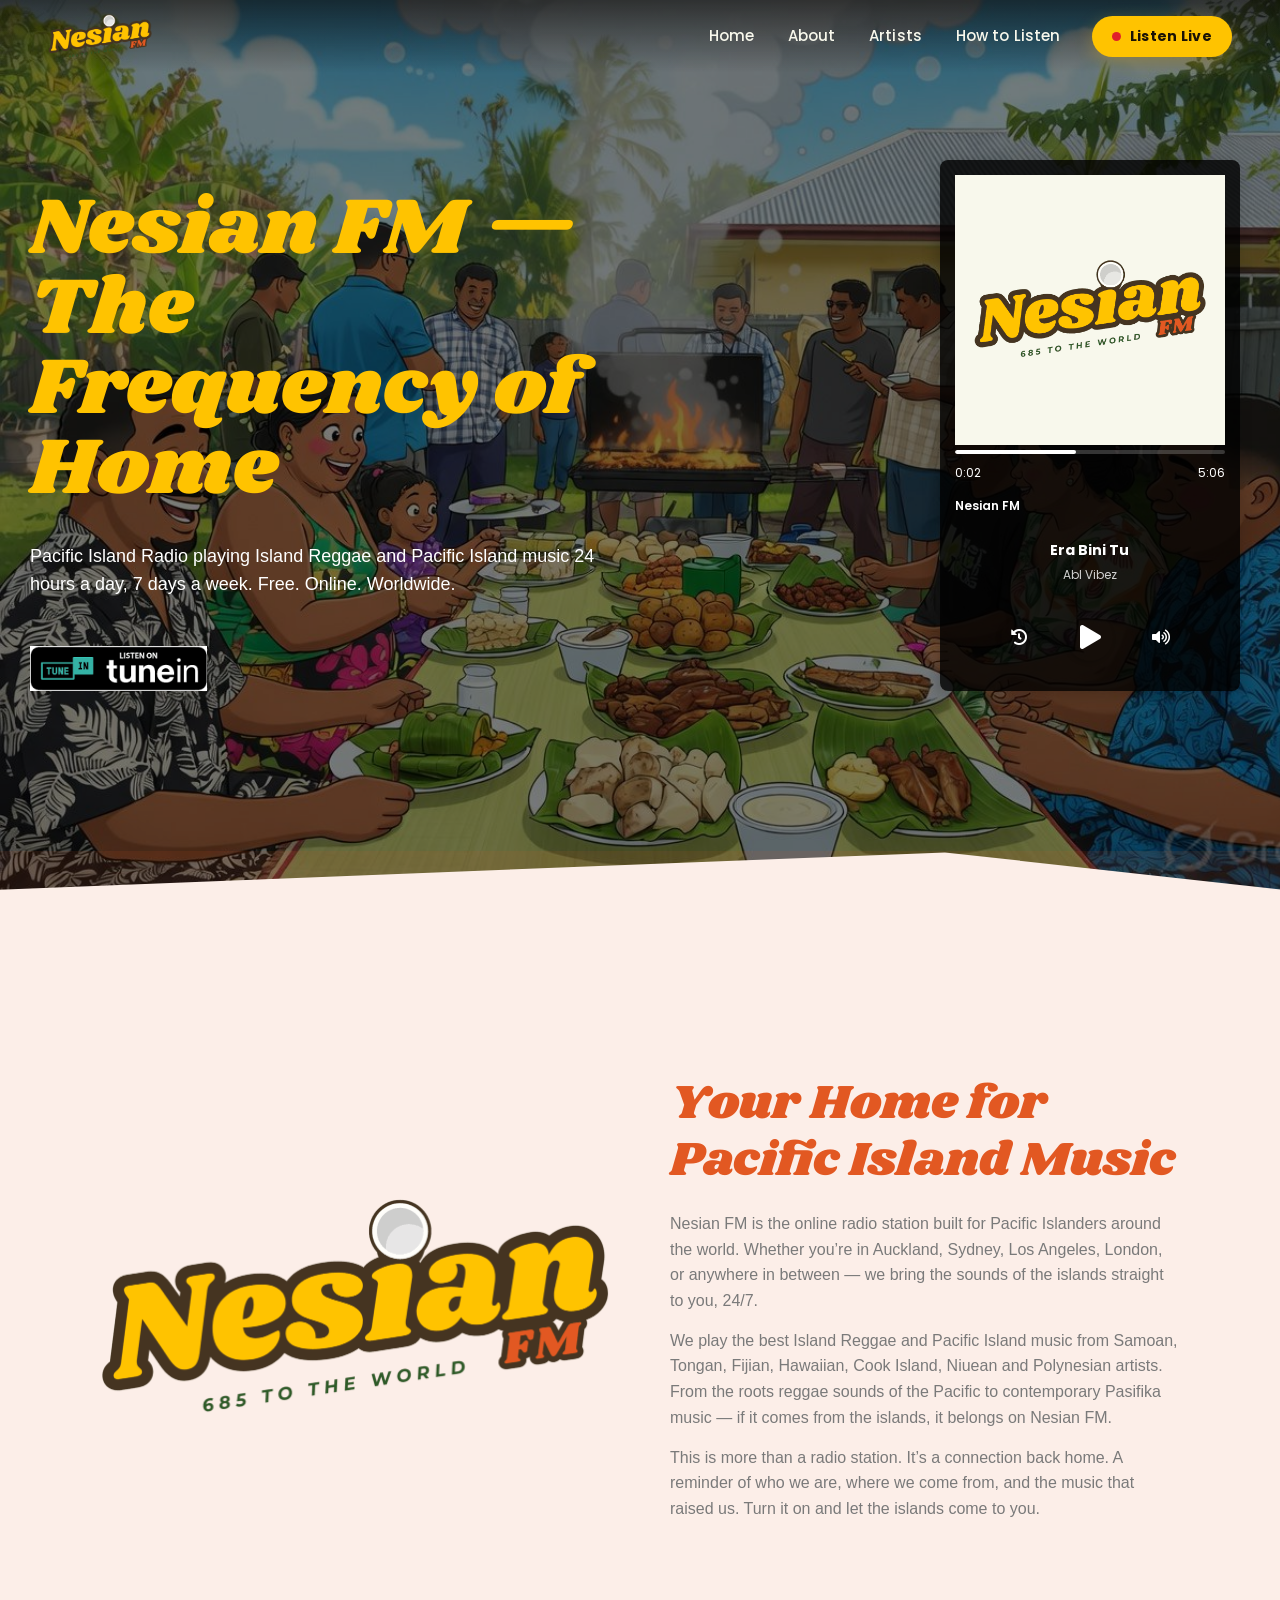
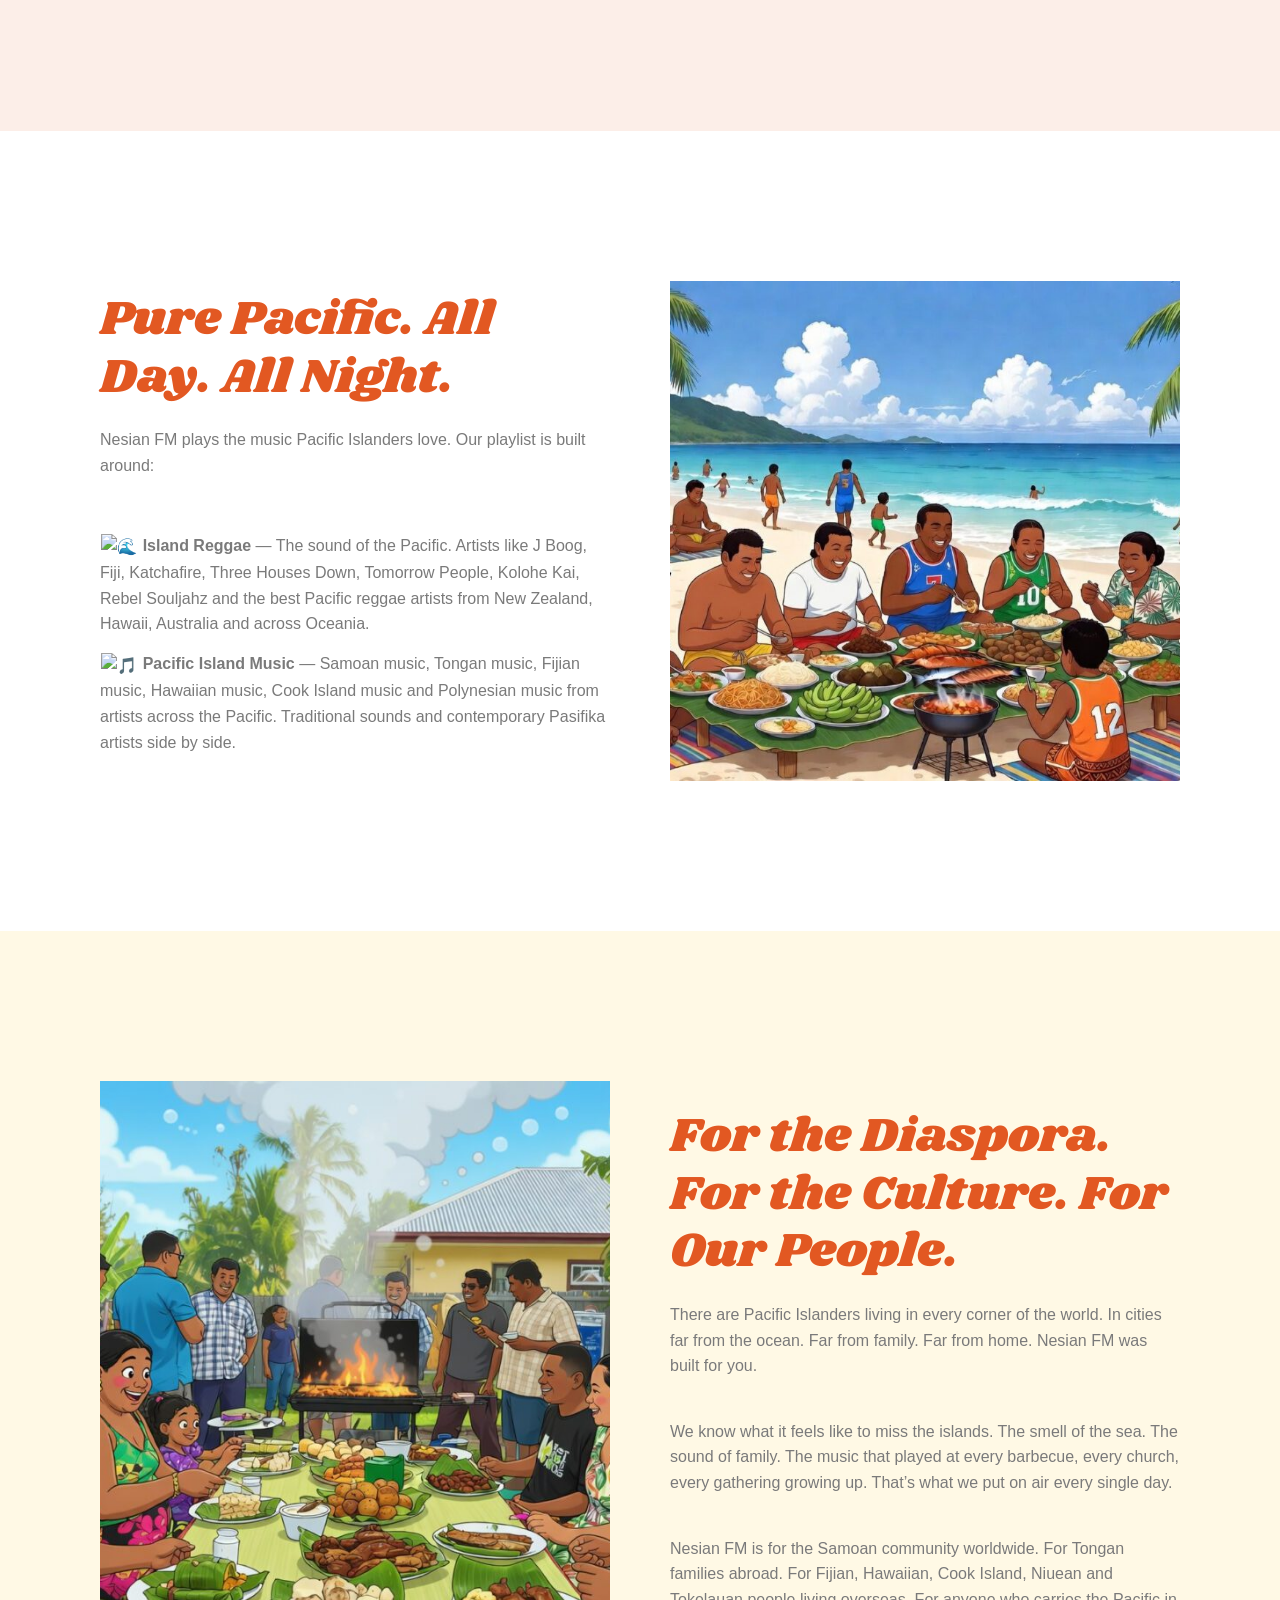
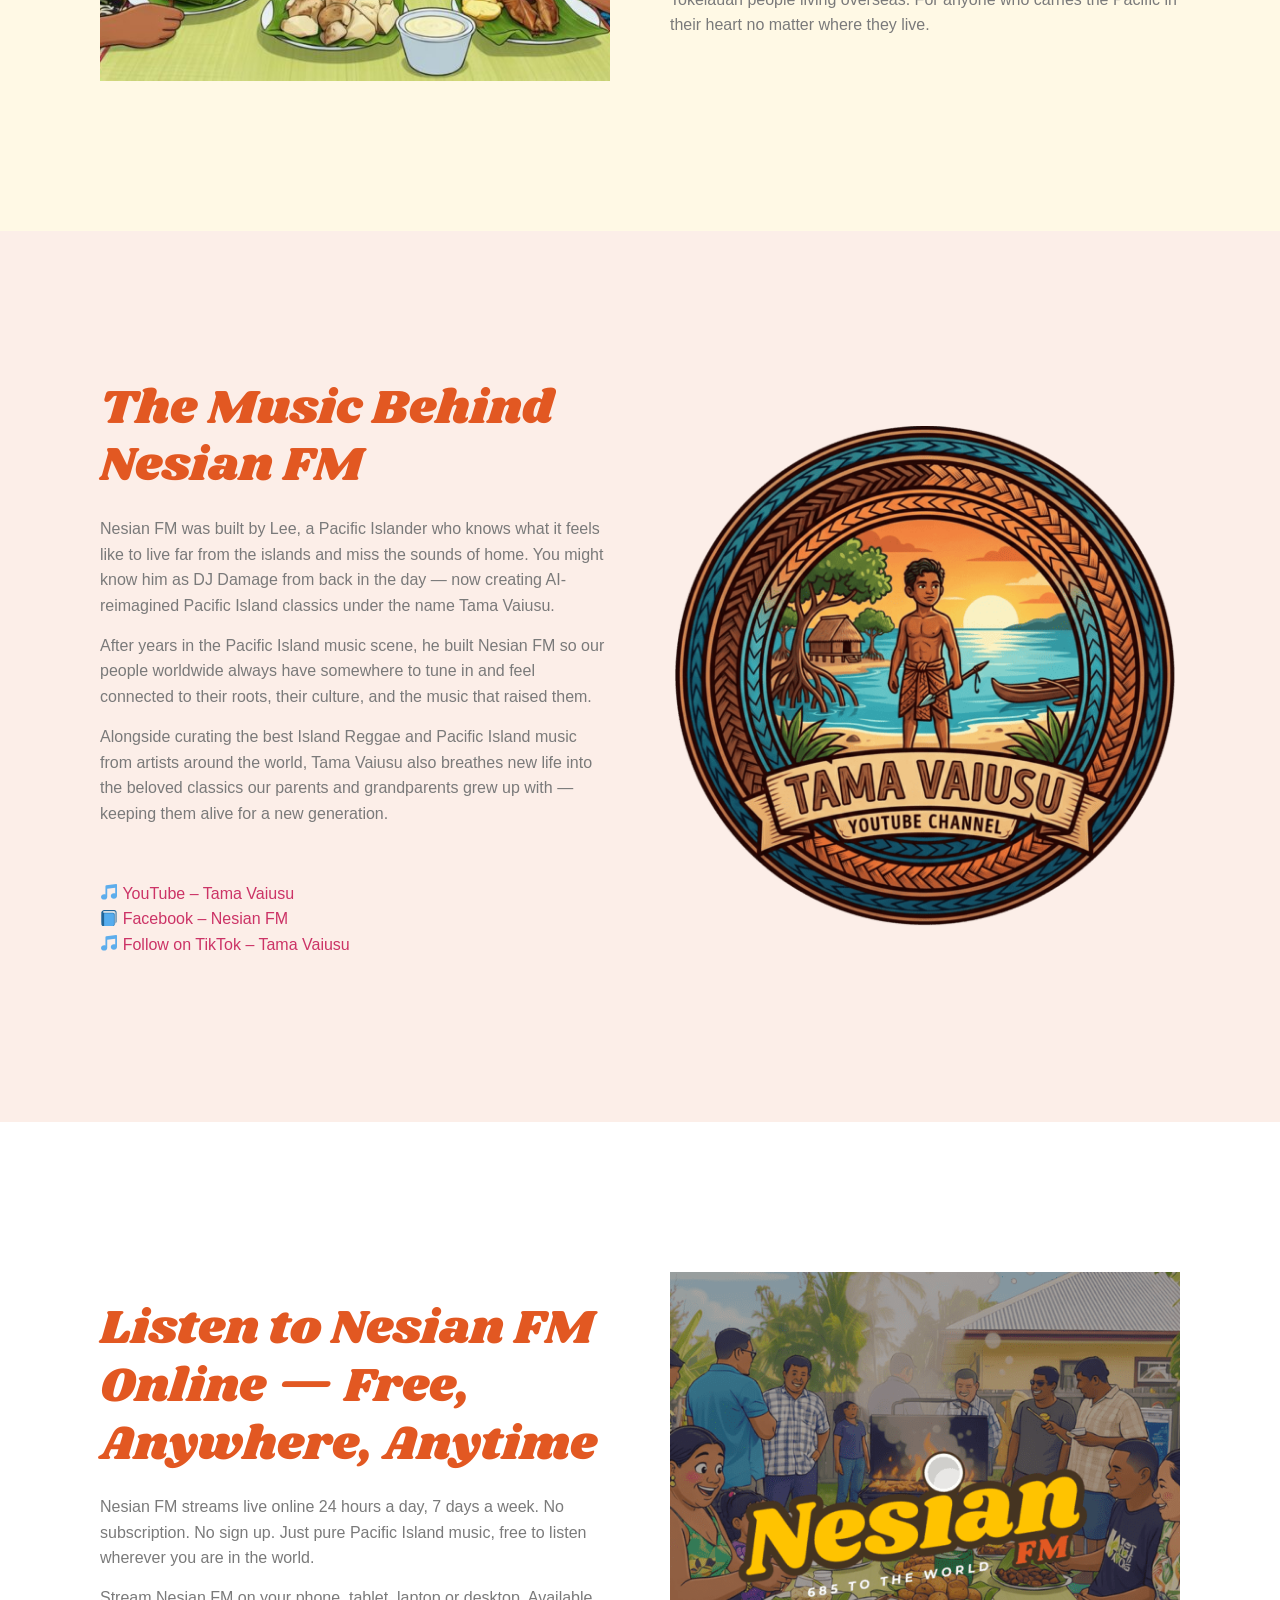
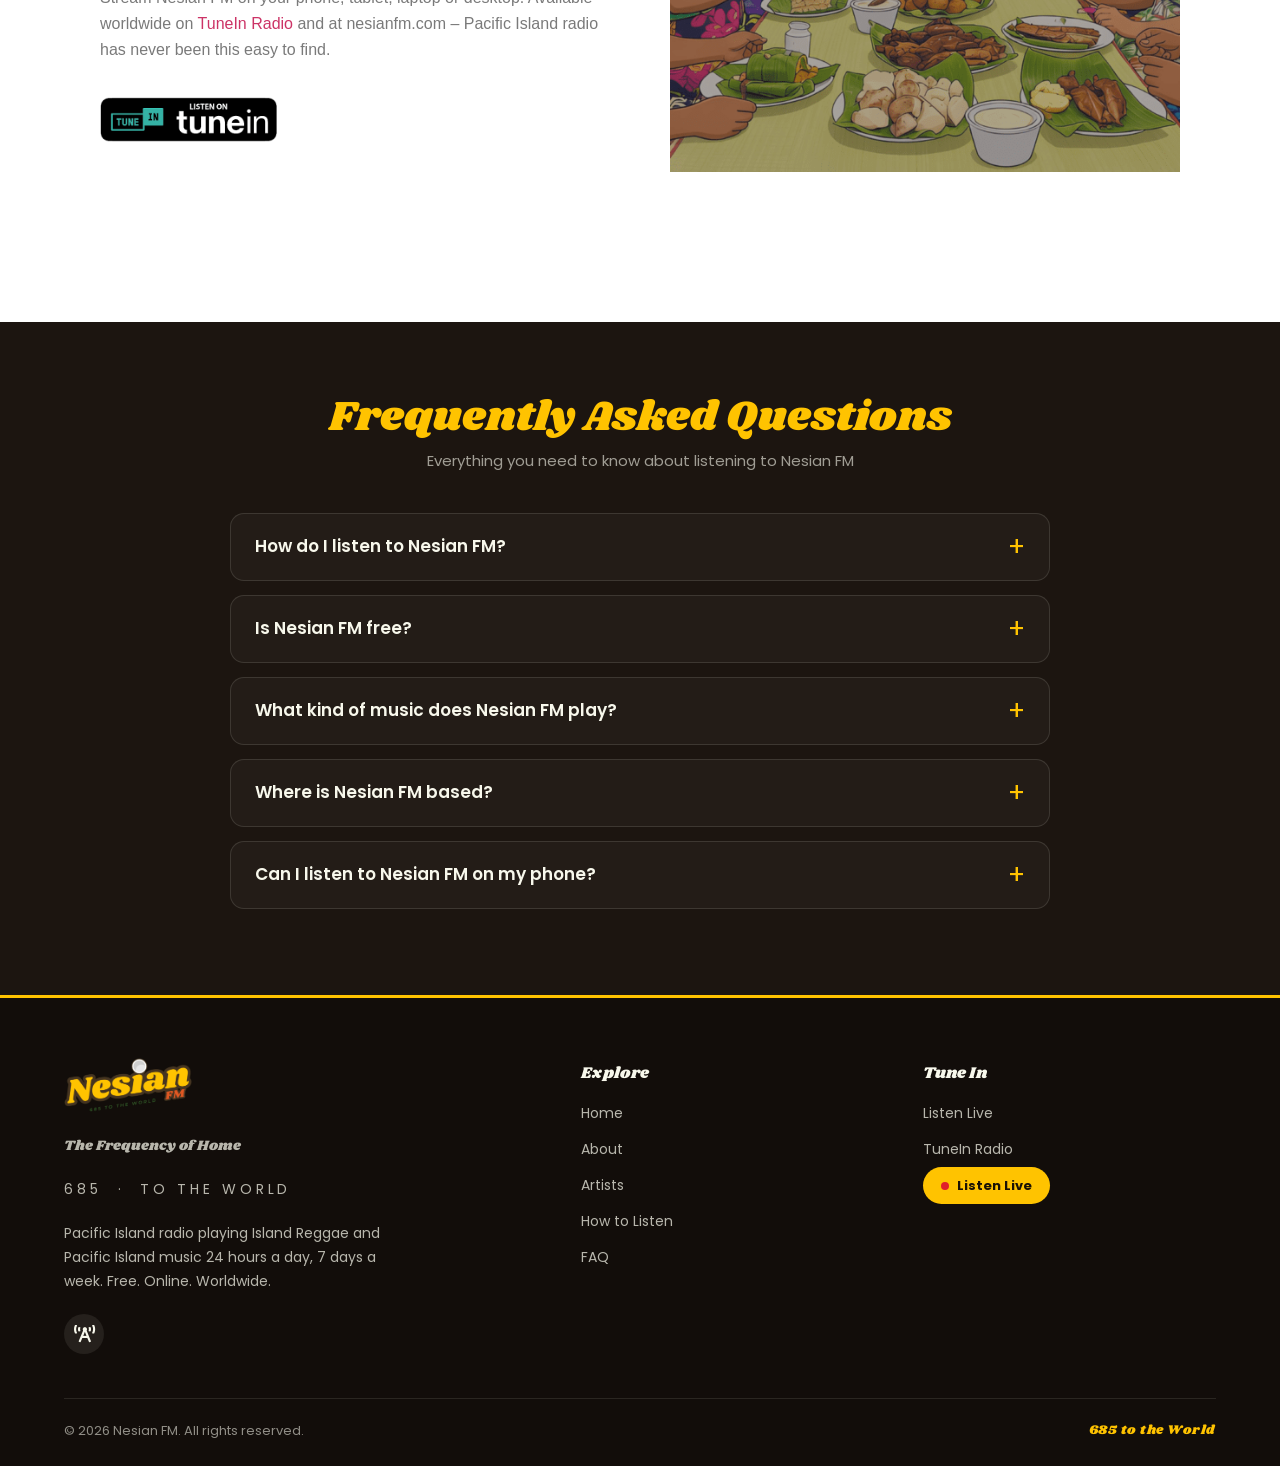
==== index.html @ 0bf1f381 "Add content pages: About, How to Listen, Artists - Three lightweight, on-brand pages sharing a new /" ====
<!DOCTYPE html>
<!-- saved from url=(0021)https://nesianfm.com/ -->
<html lang="en-AU" class="" data-scribe-recorder-ready="true"><head><meta http-equiv="Content-Type" content="text/html; charset=UTF-8">
<style>
@font-face {
  font-family: 'Shrikhand';
  font-style: normal;
  font-weight: 400;
  font-display: swap;
  src: url([data-uri]) format('woff2');
}
</style>
	
		<meta name="robots" content="index, follow, max-image-preview:large, max-snippet:-1, max-video-preview:-1">

	<!-- This site is optimized with the Yoast SEO plugin v28.1 - https://yoast.com/product/yoast-seo-wordpress/ -->
	<title>Nesian FM - Pacific Island Radio | Island Reggae &amp; Samoan Music Online</title>
	<meta name="description" content="Nesian FM is the online Pacific Island radio station playing Island Reggae and Pacific Island music 24/7. Free to listen worldwide. The Frequency of Home.">
	<link rel="canonical" href="https://nesianfm.com/">
	<meta property="og:locale" content="en_US">
	<meta property="og:type" content="website">
	<meta property="og:title" content="Nesian FM - Pacific Island Radio | Island Reggae &amp; Samoan Music Online">
	<meta property="og:description" content="Nesian FM is the online Pacific Island radio station playing Island Reggae and Pacific Island music 24/7. Free to listen worldwide. The Frequency of Home.">
	<meta property="og:url" content="https://nesianfm.com/">
	<meta property="og:site_name" content="Nesian FM">
	<meta property="article:modified_time" content="2026-04-07T12:20:37+00:00">
	<meta property="og:image" content="https://nesianfm.com/wp-content/uploads/2026/04/Nesian-FM-Facebook-Cover-1536x865.png">
	<meta property="og:image:secure_url" content="https://nesianfm.com/wp-content/uploads/2026/04/Nesian-FM-Facebook-Cover-1536x865.png">
	<meta property="og:image:width" content="1536">
	<meta property="og:image:height" content="865">
	<meta property="og:image:alt" content="Nesian FM — Pacific Island radio, the Frequency of Home">
	<meta property="og:image:type" content="image/png">
	<meta name="twitter:card" content="summary_large_image">
	<meta name="twitter:title" content="Nesian FM - Pacific Island Radio | Island Reggae &amp; Samoan Music Online">
	<meta name="twitter:description" content="Free 24/7 online Pacific Island radio playing Island Reggae, Samoan and Pasifika music. Listen worldwide. The Frequency of Home.">
	<meta name="twitter:image" content="https://nesianfm.com/wp-content/uploads/2026/04/Nesian-FM-Facebook-Cover-1536x865.png">
	<script type="application/ld+json" class="yoast-schema-graph">{"@context":"https:\/\/schema.org","@graph":[{"@type":"WebPage","@id":"https:\/\/nesianfm.com\/","url":"https:\/\/nesianfm.com\/","name":"Nesian FM - Pacific Island Radio | Island Reggae & Samoan Music Online","isPartOf":{"@id":"https:\/\/nesianfm.com\/#website"},"about":{"@id":"https:\/\/nesianfm.com\/#organization"},"primaryImageOfPage":{"@id":"https:\/\/nesianfm.com\/#primaryimage"},"image":{"@id":"https:\/\/nesianfm.com\/#primaryimage"},"thumbnailUrl":"https:\/\/nesianfm.com\/wp-content\/uploads\/2026\/04\/NESIAN-FM-LOGO-512-x-512-px.png","datePublished":"2026-04-03T20:15:17+00:00","dateModified":"2026-04-07T12:20:37+00:00","description":"Nesian FM is the online Pacific Island radio station playing Island Reggae and Pacific Island music 24\/7. Free to listen worldwide. The Frequency of Home.","breadcrumb":{"@id":"https:\/\/nesianfm.com\/#breadcrumb"},"inLanguage":"en-AU","potentialAction":[{"@type":"ReadAction","target":["https:\/\/nesianfm.com\/"]}]},{"@type":"ImageObject","inLanguage":"en-AU","@id":"https:\/\/nesianfm.com\/#primaryimage","url":"https:\/\/nesianfm.com\/wp-content\/uploads\/2026\/04\/NESIAN-FM-LOGO-512-x-512-px.png","contentUrl":"https:\/\/nesianfm.com\/wp-content\/uploads\/2026\/04\/NESIAN-FM-LOGO-512-x-512-px.png","width":512,"height":512},{"@type":"BreadcrumbList","@id":"https:\/\/nesianfm.com\/#breadcrumb","itemListElement":[{"@type":"ListItem","position":1,"name":"Home"}]},{"@type":"WebSite","@id":"https:\/\/nesianfm.com\/#website","url":"https:\/\/nesianfm.com\/","name":"Nesian FM","description":"Your Frequency of Home","publisher":{"@id":"https:\/\/nesianfm.com\/#organization"},"potentialAction":[{"@type":"SearchAction","target":{"@type":"EntryPoint","urlTemplate":"https:\/\/nesianfm.com\/?s={search_term_string}"},"query-input":{"@type":"PropertyValueSpecification","valueRequired":true,"valueName":"search_term_string"}}],"inLanguage":"en-AU"},{"@type":"Organization","@id":"https:\/\/nesianfm.com\/#organization","name":"Nesian FM","url":"https:\/\/nesianfm.com\/","logo":{"@type":"ImageObject","inLanguage":"en-AU","@id":"https:\/\/nesianfm.com\/#\/schema\/logo\/image\/","url":"https:\/\/nesianfm.com\/wp-content\/uploads\/2026\/04\/NESIAN-FM-LOGO-WP-350-x-100-px.png","contentUrl":"https:\/\/nesianfm.com\/wp-content\/uploads\/2026\/04\/NESIAN-FM-LOGO-WP-350-x-100-px.png","width":220,"height":100,"caption":"Nesian FM"},"image":{"@id":"https:\/\/nesianfm.com\/#\/schema\/logo\/image\/"}}]}</script>
<!-- Nesian FM: RadioStation + live stream + FAQ structured data -->
<script type="application/ld+json">
{
  "@context": "https://schema.org",
  "@graph": [
    {
      "@type": ["Organization", "RadioStation", "BroadcastService"],
      "@id": "https://nesianfm.com/#organization",
      "name": "Nesian FM",
      "alternateName": "Nesian FM - The Frequency of Home",
      "url": "https://nesianfm.com/",
      "slogan": "The Frequency of Home",
      "description": "Nesian FM is a free 24/7 online Pacific Island radio station broadcasting Island Reggae, Samoan and Pasifika music from Samoa (685) to the world.",
      "genre": ["Island Reggae", "Pacific Island music", "Samoan music", "Pasifika", "Reggae"],
      "broadcastDisplayName": "Nesian FM",
      "inLanguage": "en",
      "areaServed": { "@type": "Place", "name": "Worldwide" },
      "logo": "https://nesianfm.com/wp-content/uploads/2026/04/NESIAN-FM-LOGO-512-x-512-px.png",
      "image": "https://nesianfm.com/wp-content/uploads/2026/04/Nesian-FM-Facebook-Cover-1536x865.png",
      "sameAs": ["https://tunein.com/radio/Nesian-FM-s354598/"],
      "potentialAction": {
        "@type": "ListenAction",
        "target": "https://s88.radiolize.com/radio/8040/radio.mp3",
        "expectsAcceptanceOf": {
          "@type": "Offer",
          "category": "free",
          "eligibleRegion": { "@type": "Place", "name": "Worldwide" }
        }
      }
    },
    {
      "@type": "AudioObject",
      "@id": "https://nesianfm.com/#livestream",
      "name": "Nesian FM Live Stream",
      "description": "Live 24/7 stream of Nesian FM — Island Reggae and Pacific Island music.",
      "contentUrl": "https://s88.radiolize.com/radio/8040/radio.mp3",
      "encodingFormat": "audio/mpeg",
      "isLiveBroadcast": true,
      "requiresSubscription": false
    },
    {
      "@type": "FAQPage",
      "@id": "https://nesianfm.com/#faq",
      "mainEntity": [
        { "@type": "Question", "name": "How do I listen to Nesian FM?", "acceptedAnswer": { "@type": "Answer", "text": "Press play on the live player at nesianfm.com to stream instantly in your browser — no app or sign-up needed. You can also listen on TuneIn Radio, or on any phone, tablet, laptop or desktop worldwide." } },
        { "@type": "Question", "name": "Is Nesian FM free?", "acceptedAnswer": { "@type": "Answer", "text": "Yes. Nesian FM is completely free to listen to, 24 hours a day, 7 days a week, with no subscription and no sign-up." } },
        { "@type": "Question", "name": "What kind of music does Nesian FM play?", "acceptedAnswer": { "@type": "Answer", "text": "Nesian FM plays Island Reggae and Pacific Island music around the clock, featuring Samoan and Pasifika artists alongside the best of island reggae." } },
        { "@type": "Question", "name": "Where is Nesian FM based?", "acceptedAnswer": { "@type": "Answer", "text": "Nesian FM broadcasts from Samoa (calling code 685) to Pacific Island communities and the diaspora worldwide — 685 to the World." } },
        { "@type": "Question", "name": "Can I listen to Nesian FM on my phone?", "acceptedAnswer": { "@type": "Answer", "text": "Yes. Nesian FM works on any phone, tablet, laptop or desktop through your web browser at nesianfm.com, and is also available on the TuneIn Radio app." } }
      ]
    }
  ]
}
</script>
	<!-- / Yoast SEO plugin. -->


<link rel="dns-prefetch" href="https://www.googletagmanager.com/">
<link rel="alternate" type="application/rss+xml" title="Nesian FM » Feed" href="https://nesianfm.com/feed/">
<link rel="alternate" type="application/rss+xml" title="Nesian FM » Comments Feed" href="https://nesianfm.com/comments/feed/">
<link rel="alternate" title="oEmbed (JSON)" type="application/json+oembed" href="https://nesianfm.com/wp-json/oembed/1.0/embed?url=https%3A%2F%2Fnesianfm.com%2F">
<link rel="alternate" title="oEmbed (XML)" type="text/xml+oembed" href="https://nesianfm.com/wp-json/oembed/1.0/embed?url=https%3A%2F%2Fnesianfm.com%2F&amp;format=xml">
		<style>
			.lazyload,
			.lazyloading {
				max-width: 100%;
			}
		</style>
		<style id="wp-img-auto-sizes-contain-inline-css">
img:is([sizes=auto i],[sizes^="auto," i]){contain-intrinsic-size:3000px 1500px}
/*# sourceURL=wp-img-auto-sizes-contain-inline-css */
</style>

<style id="wp-emoji-styles-inline-css">

	img.wp-smiley, img.emoji {
		display: inline !important;
		border: none !important;
		box-shadow: none !important;
		height: 1em !important;
		width: 1em !important;
		margin: 0 0.07em !important;
		vertical-align: -0.1em !important;
		background: none !important;
		padding: 0 !important;
	}
/*# sourceURL=wp-emoji-styles-inline-css */
</style>
<style id="global-styles-inline-css">
:root{--wp--preset--aspect-ratio--square: 1;--wp--preset--aspect-ratio--4-3: 4/3;--wp--preset--aspect-ratio--3-4: 3/4;--wp--preset--aspect-ratio--3-2: 3/2;--wp--preset--aspect-ratio--2-3: 2/3;--wp--preset--aspect-ratio--16-9: 16/9;--wp--preset--aspect-ratio--9-16: 9/16;--wp--preset--color--black: #000000;--wp--preset--color--cyan-bluish-gray: #abb8c3;--wp--preset--color--white: #ffffff;--wp--preset--color--pale-pink: #f78da7;--wp--preset--color--vivid-red: #cf2e2e;--wp--preset--color--luminous-vivid-orange: #ff6900;--wp--preset--color--luminous-vivid-amber: #fcb900;--wp--preset--color--light-green-cyan: #7bdcb5;--wp--preset--color--vivid-green-cyan: #00d084;--wp--preset--color--pale-cyan-blue: #8ed1fc;--wp--preset--color--vivid-cyan-blue: #0693e3;--wp--preset--color--vivid-purple: #9b51e0;--wp--preset--gradient--vivid-cyan-blue-to-vivid-purple: linear-gradient(135deg,rgb(6,147,227) 0%,rgb(155,81,224) 100%);--wp--preset--gradient--light-green-cyan-to-vivid-green-cyan: linear-gradient(135deg,rgb(122,220,180) 0%,rgb(0,208,130) 100%);--wp--preset--gradient--luminous-vivid-amber-to-luminous-vivid-orange: linear-gradient(135deg,rgb(252,185,0) 0%,rgb(255,105,0) 100%);--wp--preset--gradient--luminous-vivid-orange-to-vivid-red: linear-gradient(135deg,rgb(255,105,0) 0%,rgb(207,46,46) 100%);--wp--preset--gradient--very-light-gray-to-cyan-bluish-gray: linear-gradient(135deg,rgb(238,238,238) 0%,rgb(169,184,195) 100%);--wp--preset--gradient--cool-to-warm-spectrum: linear-gradient(135deg,rgb(74,234,220) 0%,rgb(151,120,209) 20%,rgb(207,42,186) 40%,rgb(238,44,130) 60%,rgb(251,105,98) 80%,rgb(254,248,76) 100%);--wp--preset--gradient--blush-light-purple: linear-gradient(135deg,rgb(255,206,236) 0%,rgb(152,150,240) 100%);--wp--preset--gradient--blush-bordeaux: linear-gradient(135deg,rgb(254,205,165) 0%,rgb(254,45,45) 50%,rgb(107,0,62) 100%);--wp--preset--gradient--luminous-dusk: linear-gradient(135deg,rgb(255,203,112) 0%,rgb(199,81,192) 50%,rgb(65,88,208) 100%);--wp--preset--gradient--pale-ocean: linear-gradient(135deg,rgb(255,245,203) 0%,rgb(182,227,212) 50%,rgb(51,167,181) 100%);--wp--preset--gradient--electric-grass: linear-gradient(135deg,rgb(202,248,128) 0%,rgb(113,206,126) 100%);--wp--preset--gradient--midnight: linear-gradient(135deg,rgb(2,3,129) 0%,rgb(40,116,252) 100%);--wp--preset--font-size--small: 13px;--wp--preset--font-size--medium: 20px;--wp--preset--font-size--large: 36px;--wp--preset--font-size--x-large: 42px;--wp--preset--spacing--20: 0.44rem;--wp--preset--spacing--30: 0.67rem;--wp--preset--spacing--40: 1rem;--wp--preset--spacing--50: 1.5rem;--wp--preset--spacing--60: 2.25rem;--wp--preset--spacing--70: 3.38rem;--wp--preset--spacing--80: 5.06rem;--wp--preset--shadow--natural: 6px 6px 9px rgba(0, 0, 0, 0.2);--wp--preset--shadow--deep: 12px 12px 50px rgba(0, 0, 0, 0.4);--wp--preset--shadow--sharp: 6px 6px 0px rgba(0, 0, 0, 0.2);--wp--preset--shadow--outlined: 6px 6px 0px -3px rgb(255, 255, 255), 6px 6px rgb(0, 0, 0);--wp--preset--shadow--crisp: 6px 6px 0px rgb(0, 0, 0);}:root { --wp--style--global--content-size: 800px;--wp--style--global--wide-size: 1200px; }:where(body) { margin: 0; }.wp-site-blocks > .alignleft { float: left; margin-right: 2em; }.wp-site-blocks > .alignright { float: right; margin-left: 2em; }.wp-site-blocks > .aligncenter { justify-content: center; margin-left: auto; margin-right: auto; }:where(.wp-site-blocks) > * { margin-block-start: 24px; margin-block-end: 0; }:where(.wp-site-blocks) > :first-child { margin-block-start: 0; }:where(.wp-site-blocks) > :last-child { margin-block-end: 0; }:root { --wp--style--block-gap: 24px; }:root :where(.is-layout-flow) > :first-child{margin-block-start: 0;}:root :where(.is-layout-flow) > :last-child{margin-block-end: 0;}:root :where(.is-layout-flow) > *{margin-block-start: 24px;margin-block-end: 0;}:root :where(.is-layout-constrained) > :first-child{margin-block-start: 0;}:root :where(.is-layout-constrained) > :last-child{margin-block-end: 0;}:root :where(.is-layout-constrained) > *{margin-block-start: 24px;margin-block-end: 0;}:root :where(.is-layout-flex){gap: 24px;}:root :where(.is-layout-grid){gap: 24px;}.is-layout-flow > .alignleft{float: left;margin-inline-start: 0;margin-inline-end: 2em;}.is-layout-flow > .alignright{float: right;margin-inline-start: 2em;margin-inline-end: 0;}.is-layout-flow > .aligncenter{margin-left: auto !important;margin-right: auto !important;}.is-layout-constrained > .alignleft{float: left;margin-inline-start: 0;margin-inline-end: 2em;}.is-layout-constrained > .alignright{float: right;margin-inline-start: 2em;margin-inline-end: 0;}.is-layout-constrained > .aligncenter{margin-left: auto !important;margin-right: auto !important;}.is-layout-constrained > :where(:not(.alignleft):not(.alignright):not(.alignfull)){max-width: var(--wp--style--global--content-size);margin-left: auto !important;margin-right: auto !important;}.is-layout-constrained > .alignwide{max-width: var(--wp--style--global--wide-size);}body .is-layout-flex{display: flex;}.is-layout-flex{flex-wrap: wrap;align-items: center;}.is-layout-flex > :is(*, div){margin: 0;}body .is-layout-grid{display: grid;}.is-layout-grid > :is(*, div){margin: 0;}body{padding-top: 0px;padding-right: 0px;padding-bottom: 0px;padding-left: 0px;}a:where(:not(.wp-element-button)){text-decoration: underline;}:root :where(.wp-element-button, .wp-block-button__link){background-color: #32373c;border-width: 0;color: #fff;font-family: inherit;font-size: inherit;font-style: inherit;font-weight: inherit;letter-spacing: inherit;line-height: inherit;padding-top: calc(0.667em + 2px);padding-right: calc(1.333em + 2px);padding-bottom: calc(0.667em + 2px);padding-left: calc(1.333em + 2px);text-decoration: none;text-transform: inherit;}.has-black-color{color: var(--wp--preset--color--black) !important;}.has-cyan-bluish-gray-color{color: var(--wp--preset--color--cyan-bluish-gray) !important;}.has-white-color{color: var(--wp--preset--color--white) !important;}.has-pale-pink-color{color: var(--wp--preset--color--pale-pink) !important;}.has-vivid-red-color{color: var(--wp--preset--color--vivid-red) !important;}.has-luminous-vivid-orange-color{color: var(--wp--preset--color--luminous-vivid-orange) !important;}.has-luminous-vivid-amber-color{color: var(--wp--preset--color--luminous-vivid-amber) !important;}.has-light-green-cyan-color{color: var(--wp--preset--color--light-green-cyan) !important;}.has-vivid-green-cyan-color{color: var(--wp--preset--color--vivid-green-cyan) !important;}.has-pale-cyan-blue-color{color: var(--wp--preset--color--pale-cyan-blue) !important;}.has-vivid-cyan-blue-color{color: var(--wp--preset--color--vivid-cyan-blue) !important;}.has-vivid-purple-color{color: var(--wp--preset--color--vivid-purple) !important;}.has-black-background-color{background-color: var(--wp--preset--color--black) !important;}.has-cyan-bluish-gray-background-color{background-color: var(--wp--preset--color--cyan-bluish-gray) !important;}.has-white-background-color{background-color: var(--wp--preset--color--white) !important;}.has-pale-pink-background-color{background-color: var(--wp--preset--color--pale-pink) !important;}.has-vivid-red-background-color{background-color: var(--wp--preset--color--vivid-red) !important;}.has-luminous-vivid-orange-background-color{background-color: var(--wp--preset--color--luminous-vivid-orange) !important;}.has-luminous-vivid-amber-background-color{background-color: var(--wp--preset--color--luminous-vivid-amber) !important;}.has-light-green-cyan-background-color{background-color: var(--wp--preset--color--light-green-cyan) !important;}.has-vivid-green-cyan-background-color{background-color: var(--wp--preset--color--vivid-green-cyan) !important;}.has-pale-cyan-blue-background-color{background-color: var(--wp--preset--color--pale-cyan-blue) !important;}.has-vivid-cyan-blue-background-color{background-color: var(--wp--preset--color--vivid-cyan-blue) !important;}.has-vivid-purple-background-color{background-color: var(--wp--preset--color--vivid-purple) !important;}.has-black-border-color{border-color: var(--wp--preset--color--black) !important;}.has-cyan-bluish-gray-border-color{border-color: var(--wp--preset--color--cyan-bluish-gray) !important;}.has-white-border-color{border-color: var(--wp--preset--color--white) !important;}.has-pale-pink-border-color{border-color: var(--wp--preset--color--pale-pink) !important;}.has-vivid-red-border-color{border-color: var(--wp--preset--color--vivid-red) !important;}.has-luminous-vivid-orange-border-color{border-color: var(--wp--preset--color--luminous-vivid-orange) !important;}.has-luminous-vivid-amber-border-color{border-color: var(--wp--preset--color--luminous-vivid-amber) !important;}.has-light-green-cyan-border-color{border-color: var(--wp--preset--color--light-green-cyan) !important;}.has-vivid-green-cyan-border-color{border-color: var(--wp--preset--color--vivid-green-cyan) !important;}.has-pale-cyan-blue-border-color{border-color: var(--wp--preset--color--pale-cyan-blue) !important;}.has-vivid-cyan-blue-border-color{border-color: var(--wp--preset--color--vivid-cyan-blue) !important;}.has-vivid-purple-border-color{border-color: var(--wp--preset--color--vivid-purple) !important;}.has-vivid-cyan-blue-to-vivid-purple-gradient-background{background: var(--wp--preset--gradient--vivid-cyan-blue-to-vivid-purple) !important;}.has-light-green-cyan-to-vivid-green-cyan-gradient-background{background: var(--wp--preset--gradient--light-green-cyan-to-vivid-green-cyan) !important;}.has-luminous-vivid-amber-to-luminous-vivid-orange-gradient-background{background: var(--wp--preset--gradient--luminous-vivid-amber-to-luminous-vivid-orange) !important;}.has-luminous-vivid-orange-to-vivid-red-gradient-background{background: var(--wp--preset--gradient--luminous-vivid-orange-to-vivid-red) !important;}.has-very-light-gray-to-cyan-bluish-gray-gradient-background{background: var(--wp--preset--gradient--very-light-gray-to-cyan-bluish-gray) !important;}.has-cool-to-warm-spectrum-gradient-background{background: var(--wp--preset--gradient--cool-to-warm-spectrum) !important;}.has-blush-light-purple-gradient-background{background: var(--wp--preset--gradient--blush-light-purple) !important;}.has-blush-bordeaux-gradient-background{background: var(--wp--preset--gradient--blush-bordeaux) !important;}.has-luminous-dusk-gradient-background{background: var(--wp--preset--gradient--luminous-dusk) !important;}.has-pale-ocean-gradient-background{background: var(--wp--preset--gradient--pale-ocean) !important;}.has-electric-grass-gradient-background{background: var(--wp--preset--gradient--electric-grass) !important;}.has-midnight-gradient-background{background: var(--wp--preset--gradient--midnight) !important;}.has-small-font-size{font-size: var(--wp--preset--font-size--small) !important;}.has-medium-font-size{font-size: var(--wp--preset--font-size--medium) !important;}.has-large-font-size{font-size: var(--wp--preset--font-size--large) !important;}.has-x-large-font-size{font-size: var(--wp--preset--font-size--x-large) !important;}
:root :where(.wp-block-pullquote){font-size: 1.5em;line-height: 1.6;}
/*# sourceURL=global-styles-inline-css */
</style>
<link rel="stylesheet" id="hostinger-reach-subscription-block-css" href="./Nesian FM - Pacific Island Radio _ Island Reggae &amp; Samoan Music Online_files/subscription.css" media="all">
<link rel="stylesheet" id="hello-elementor-css" href="./Nesian FM - Pacific Island Radio _ Island Reggae &amp; Samoan Music Online_files/reset.css" media="all">
<link rel="stylesheet" id="hello-elementor-theme-style-css" href="./Nesian FM - Pacific Island Radio _ Island Reggae &amp; Samoan Music Online_files/theme.css" media="all">
<link rel="stylesheet" id="hello-elementor-header-footer-css" href="./Nesian FM - Pacific Island Radio _ Island Reggae &amp; Samoan Music Online_files/header-footer.css" media="all">
<link rel="stylesheet" id="elementor-frontend-css" href="./Nesian FM - Pacific Island Radio _ Island Reggae &amp; Samoan Music Online_files/frontend.min.css" media="all">
<style id="elementor-frontend-inline-css">
.e-heading-base a, .e-paragraph-base a { all: unset; cursor: pointer; }form[data-element_type="e-form"].form-state-success [data-element_type="e-form-success-message"],form[data-element_type="e-form"].form-state-error [data-element_type="e-form-error-message"]{ display: block; }
.e-form-textarea-base:not([data-resizable]) { resize: none; } .e-form-submit-button-base { cursor: pointer; box-sizing: border-box; }
/*# sourceURL=elementor-frontend-inline-css */
</style>
<link rel="stylesheet" id="elementor-post-13-css" href="./Nesian FM - Pacific Island Radio _ Island Reggae &amp; Samoan Music Online_files/post-13.css" media="all">
<link rel="stylesheet" id="widget-heading-css" href="./Nesian FM - Pacific Island Radio _ Island Reggae &amp; Samoan Music Online_files/widget-heading.min.css" media="all">
<link rel="stylesheet" id="widget-image-css" href="./Nesian FM - Pacific Island Radio _ Island Reggae &amp; Samoan Music Online_files/widget-image.min.css" media="all">
<link rel="stylesheet" id="e-shapes-css" href="./Nesian FM - Pacific Island Radio _ Island Reggae &amp; Samoan Music Online_files/shapes.min.css" media="all">
<link rel="stylesheet" id="elementor-post-5-css" href="./Nesian FM - Pacific Island Radio _ Island Reggae &amp; Samoan Music Online_files/post-5.css" media="all">
<link rel="stylesheet" id="base-desktop-css" href="./Nesian FM - Pacific Island Radio _ Island Reggae &amp; Samoan Music Online_files/base-desktop.css" media="all">
<link rel="stylesheet" id="elementor-gf-roboto-css" href="./Nesian FM - Pacific Island Radio _ Island Reggae &amp; Samoan Music Online_files/css" media="all">
<link rel="stylesheet" id="elementor-gf-robotoslab-css" href="./Nesian FM - Pacific Island Radio _ Island Reggae &amp; Samoan Music Online_files/css(1)" media="all">
<link rel="stylesheet" id="elementor-gf-shrikhand-css" href="./Nesian FM - Pacific Island Radio _ Island Reggae &amp; Samoan Music Online_files/css(2)" media="all">
<link rel="stylesheet" id="elementor-gf-montserrat-css" href="./Nesian FM - Pacific Island Radio _ Island Reggae &amp; Samoan Music Online_files/css(3)" media="all">
<link rel="stylesheet" id="elementor-gf-poppins-css" href="./Nesian FM - Pacific Island Radio _ Island Reggae &amp; Samoan Music Online_files/css(4)" media="all">

<!-- Google tag (gtag.js) snippet added by Site Kit -->
<!-- Google Analytics snippet added by Site Kit -->
<script src="./Nesian FM - Pacific Island Radio _ Island Reggae &amp; Samoan Music Online_files/js" id="google_gtagjs-js" async=""></script>
<script id="google_gtagjs-js-after">
window.dataLayer = window.dataLayer || [];function gtag(){dataLayer.push(arguments);}
gtag("set","linker",{"domains":["nesianfm.com"]});
gtag("js", new Date());
gtag("set", "developer_id.dZTNiMT", true);
gtag("config", "GT-MRMNDXJH");
 window._googlesitekit = window._googlesitekit || {}; window._googlesitekit.throttledEvents = []; window._googlesitekit.gtagEvent = (name, data) => { var key = JSON.stringify( { name, data } ); if ( !! window._googlesitekit.throttledEvents[ key ] ) { return; } window._googlesitekit.throttledEvents[ key ] = true; setTimeout( () => { delete window._googlesitekit.throttledEvents[ key ]; }, 5 ); gtag( "event", name, { ...data, event_source: "site-kit" } ); }; 
//# sourceURL=google_gtagjs-js-after
</script>
<script src="./Nesian FM - Pacific Island Radio _ Island Reggae &amp; Samoan Music Online_files/jquery.min.js.download" id="jquery-core-js"></script>
<script src="./Nesian FM - Pacific Island Radio _ Island Reggae &amp; Samoan Music Online_files/jquery-migrate.min.js.download" id="jquery-migrate-js"></script>
<link rel="https://api.w.org/" href="https://nesianfm.com/wp-json/"><link rel="alternate" title="JSON" type="application/json" href="https://nesianfm.com/wp-json/wp/v2/pages/5"><link rel="EditURI" type="application/rsd+xml" title="RSD" href="https://nesianfm.com/xmlrpc.php?rsd">
<meta name="generator" content="WordPress 6.9.6">
<link rel="shortlink" href="https://nesianfm.com/">
<meta name="generator" content="Site Kit by Google 1.176.0">		<script>
			document.documentElement.className = document.documentElement.className.replace('no-js', 'js');
		</script>
				<style>
			.no-js img.lazyload {
				display: none;
			}

			figure.wp-block-image img.lazyloading {
				min-width: 150px;
			}

			.lazyload,
			.lazyloading {
				--smush-placeholder-width: 100px;
				--smush-placeholder-aspect-ratio: 1/1;
				width: var(--smush-image-width, var(--smush-placeholder-width)) !important;
				aspect-ratio: var(--smush-image-aspect-ratio, var(--smush-placeholder-aspect-ratio)) !important;
			}

						.lazyload, .lazyloading {
				opacity: 0;
			}

			.lazyloaded {
				opacity: 1;
				transition: opacity 400ms;
				transition-delay: 0ms;
			}

					</style>
		<meta name="generator" content="Elementor 4.1.4; features: e_font_icon_svg, additional_custom_breakpoints; settings: css_print_method-external, google_font-enabled, font_display-swap">
			<style>
				.e-con.e-parent:nth-of-type(n+4):not(.e-lazyloaded):not(.e-no-lazyload),
				.e-con.e-parent:nth-of-type(n+4):not(.e-lazyloaded):not(.e-no-lazyload) * {
					background-image: none !important;
				}
				@media screen and (max-height: 1024px) {
					.e-con.e-parent:nth-of-type(n+3):not(.e-lazyloaded):not(.e-no-lazyload),
					.e-con.e-parent:nth-of-type(n+3):not(.e-lazyloaded):not(.e-no-lazyload) * {
						background-image: none !important;
					}
				}
				@media screen and (max-height: 640px) {
					.e-con.e-parent:nth-of-type(n+2):not(.e-lazyloaded):not(.e-no-lazyload),
					.e-con.e-parent:nth-of-type(n+2):not(.e-lazyloaded):not(.e-no-lazyload) * {
						background-image: none !important;
					}
				}
			</style>
			<link rel="icon" href="/wp-content/uploads/2026/04/Favicon-150x150.png" sizes="32x32">
<link rel="icon" href="/wp-content/uploads/2026/04/Favicon-300x300.png" sizes="192x192">
<link rel="apple-touch-icon" href="/wp-content/uploads/2026/04/Favicon-300x300.png">
<meta name="msapplication-TileImage" content="/wp-content/uploads/2026/04/Favicon-300x300.png">
	<meta name="viewport" content="width=device-width, initial-scale=1.0, viewport-fit=cover"><script src="./Nesian FM - Pacific Island Radio _ Island Reggae &amp; Samoan Music Online_files/wp-emoji-release.min.js.download" defer=""></script>
	<meta name="msvalidate.01" content="6AAA8589845DB711E0C30D21083F033A" />
</head>
<body class="home wp-singular page-template page-template-elementor_canvas page page-id-5 wp-custom-logo wp-embed-responsive wp-theme-hello-elementor hello-elementor-default elementor-default elementor-template-canvas elementor-kit-13 elementor-page elementor-page-5 e--ua-isTouchDevice e--ua-blink e--ua-chrome e--ua-webkit" data-elementor-device-mode="desktop">
<!-- ===== NESIAN FM HEADER / FOOTER STYLES ===== -->
<style id="nfm-style">
:root{--nfm-gold:#FFC300;--nfm-cream:#F8F8EC;--nfm-orange:#E25822;--nfm-ink:#16110d;--nfm-ink2:#120d0a;}
html{scroll-behavior:smooth;}
.elementor-section[id]{scroll-margin-top:86px;}
.nfm-header,.nfm-header *{box-sizing:border-box;}
.nfm-header{position:fixed;top:0;left:0;right:0;z-index:9999;display:flex;align-items:center;gap:24px;
  padding:14px clamp(16px,4vw,48px);font-family:'Poppins','Montserrat',sans-serif;
  transition:background .3s ease,box-shadow .3s ease,padding .3s ease;
  background-color:transparent;background-image:linear-gradient(to bottom,rgba(10,7,5,.6),rgba(10,7,5,0));}
.nfm-header.nfm-scrolled{background-image:none;background-color:rgba(18,13,10,.94);backdrop-filter:blur(10px);
  -webkit-backdrop-filter:blur(10px);box-shadow:0 2px 24px rgba(0,0,0,.4);padding-top:10px;padding-bottom:10px;}
.nfm-logo{display:flex;align-items:center;flex:0 0 auto;text-decoration:none;}
.nfm-logo img{height:44px;width:auto;display:block;transition:height .3s ease;}
.nfm-header.nfm-scrolled .nfm-logo img{height:38px;}
.nfm-nav{display:flex;align-items:center;gap:clamp(14px,2.3vw,36px);margin-left:auto;}
.nfm-nav a{color:var(--nfm-cream);text-decoration:none;font-weight:500;font-size:15px;
  letter-spacing:.01em;position:relative;padding:6px 2px;transition:color .2s ease;white-space:nowrap;}
.nfm-nav a::after{content:"";position:absolute;left:0;bottom:0;height:2px;width:0;
  background:var(--nfm-gold);transition:width .25s ease;}
.nfm-nav a:hover{color:var(--nfm-gold);}
.nfm-nav a:hover::after{width:100%;}
.nfm-live{display:inline-flex;align-items:center;gap:9px;background:var(--nfm-gold);color:#1a1205;
  font-weight:700;font-size:14px;font-family:inherit;text-decoration:none;padding:10px 20px;
  border-radius:999px;letter-spacing:.02em;border:none;cursor:pointer;
  box-shadow:0 6px 18px rgba(255,195,0,.28);transition:transform .15s ease,box-shadow .2s ease,background .2s ease;}
.nfm-live:hover{transform:translateY(-1px);background:#ffce2b;box-shadow:0 8px 22px rgba(255,195,0,.42);}
.nfm-live .nfm-dot{width:9px;height:9px;border-radius:50%;background:#e0202a;animation:nfm-pulse 1.6s infinite;}
@keyframes nfm-pulse{0%{box-shadow:0 0 0 0 rgba(224,32,42,.6)}70%{box-shadow:0 0 0 8px rgba(224,32,42,0)}100%{box-shadow:0 0 0 0 rgba(224,32,42,0)}}
.nfm-burger{display:none;flex-direction:column;gap:5px;background:none;border:0;cursor:pointer;padding:6px;margin-left:auto;}
.nfm-burger span{width:26px;height:2px;background:var(--nfm-cream);border-radius:2px;transition:transform .25s ease,opacity .2s ease;}
.nfm-header.nfm-open .nfm-burger span:nth-child(1){transform:translateY(7px) rotate(45deg);}
.nfm-header.nfm-open .nfm-burger span:nth-child(2){opacity:0;}
.nfm-header.nfm-open .nfm-burger span:nth-child(3){transform:translateY(-7px) rotate(-45deg);}
@media(max-width:900px){
  .nfm-burger{display:flex;}
  .nfm-nav{position:fixed;top:0;right:0;height:100dvh;width:min(78vw,320px);flex-direction:column;
    align-items:flex-start;justify-content:center;gap:26px;padding:0 34px;margin:0;
    background:rgba(18,13,10,.98);backdrop-filter:blur(12px);transform:translateX(100%);
    transition:transform .3s cubic-bezier(.4,0,.2,1);box-shadow:-8px 0 40px rgba(0,0,0,.5);}
  .nfm-header.nfm-open .nfm-nav{transform:translateX(0);}
  .nfm-nav a{font-size:20px;font-family:'Poppins',sans-serif;}
  .nfm-nav .nfm-live{margin-top:10px;font-size:16px;padding:12px 26px;}
}
/* ===== FOOTER ===== */
.nfm-footer,.nfm-footer *{box-sizing:border-box;}
.nfm-footer{background:var(--nfm-ink2);color:var(--nfm-cream);font-family:'Poppins','Montserrat',sans-serif;
  border-top:3px solid var(--nfm-gold);padding:60px clamp(20px,5vw,80px) 0;}
.nfm-foot-grid{display:grid;grid-template-columns:1.6fr 1fr 1fr;gap:48px;max-width:1200px;margin:0 auto 44px;}
.nfm-foot-brand img{height:54px;width:auto;margin-bottom:16px;}
.nfm-tagline{font-family:'Shrikhand',serif;color:var(--nfm-gold);font-size:20px;line-height:1.25;margin:0 0 4px;}
.nfm-subtag{font-size:12px;letter-spacing:.28em;text-transform:uppercase;color:rgba(248,248,236,.55);margin:0 0 16px;}
.nfm-foot-brand p{color:rgba(248,248,236,.72);font-size:14px;line-height:1.7;max-width:38ch;margin:0 0 20px;}
.nfm-socials{display:flex;gap:12px;}
.nfm-socials a{display:grid;place-items:center;width:40px;height:40px;border-radius:50%;
  background:rgba(248,248,236,.08);color:var(--nfm-cream);font-size:17px;text-decoration:none;
  transition:background .2s ease,color .2s ease,transform .15s ease;}
.nfm-socials a:hover{background:var(--nfm-gold);color:#1a1205;transform:translateY(-2px);}
.nfm-socials a img{width:20px;height:auto;filter:brightness(0) invert(1);}
.nfm-socials a:hover img{filter:none;}
.nfm-foot-col h4{font-family:'Shrikhand',serif;font-weight:400;color:var(--nfm-cream);font-size:16px;
  margin:6px 0 18px;letter-spacing:.01em;}
.nfm-foot-col ul{list-style:none;margin:0;padding:0;display:flex;flex-direction:column;gap:12px;}
.nfm-foot-col a{color:rgba(248,248,236,.72);text-decoration:none;font-size:14px;transition:color .2s ease,padding-left .2s ease;}
.nfm-foot-col a:hover{color:var(--nfm-gold);padding-left:4px;}
.nfm-foot-live{display:inline-flex;align-items:center;gap:8px;margin-top:6px;background:var(--nfm-gold);
  color:#1a1205;font-weight:700;font-size:13px;text-decoration:none;padding:9px 18px;border-radius:999px;cursor:pointer;border:0;font-family:inherit;transition:transform .15s ease;}
.nfm-foot-live:hover{transform:translateY(-1px);}
.nfm-foot-live .nfm-dot{width:8px;height:8px;border-radius:50%;background:#e0202a;animation:nfm-pulse 1.6s infinite;}
.nfm-foot-bottom{border-top:1px solid rgba(248,248,236,.1);max-width:1200px;margin:0 auto;
  padding:22px 0 26px;display:flex;flex-wrap:wrap;gap:10px 24px;align-items:center;justify-content:space-between;}
.nfm-foot-bottom p{margin:0;font-size:13px;color:rgba(248,248,236,.55);}
.nfm-foot-bottom .nfm-685{font-family:'Shrikhand',serif;color:var(--nfm-gold);letter-spacing:.04em;}
@media(max-width:820px){
  .nfm-foot-grid{grid-template-columns:1fr 1fr;gap:36px;}
  .nfm-foot-brand{grid-column:1 / -1;}
}
@media(max-width:520px){
  .nfm-foot-grid{grid-template-columns:1fr;}
  .nfm-foot-bottom{flex-direction:column;align-items:flex-start;}
}
/* ===== FAQ ===== */
.nfm-faq{background:#1c1510;color:var(--nfm-cream);font-family:'Poppins','Montserrat',sans-serif;padding:72px clamp(20px,5vw,80px);}
.nfm-faq-inner{max-width:820px;margin:0 auto;}
.nfm-faq h2{font-family:'Shrikhand',serif;font-weight:400;color:var(--nfm-gold);font-size:clamp(28px,5vw,42px);line-height:1.15;margin:0 0 8px;text-align:center;}
.nfm-faq-sub{text-align:center;color:rgba(248,248,236,.6);font-size:15px;margin:0 0 40px;}
.nfm-faq details{border:1px solid rgba(248,248,236,.12);border-radius:14px;margin-bottom:14px;background:rgba(248,248,236,.03);overflow:hidden;transition:border-color .2s ease;}
.nfm-faq details[open]{border-color:rgba(255,195,0,.5);}
.nfm-faq summary{list-style:none;cursor:pointer;padding:20px 24px;font-weight:600;font-size:17px;color:var(--nfm-cream);display:flex;align-items:center;justify-content:space-between;gap:16px;}
.nfm-faq summary::-webkit-details-marker{display:none;}
.nfm-faq summary::after{content:"+";font-family:'Poppins',sans-serif;font-weight:400;font-size:26px;color:var(--nfm-gold);transition:transform .25s ease;line-height:1;}
.nfm-faq details[open] summary::after{transform:rotate(45deg);}
.nfm-faq summary:hover{color:var(--nfm-gold);}
.nfm-faq-a{padding:0 24px 22px;color:rgba(248,248,236,.75);font-size:15px;line-height:1.7;margin:0;}
</style>
<!-- ===== NESIAN FM HEADER ===== -->
<header class="nfm-header" id="nfm-header">
  <a href="#top" class="nfm-logo" aria-label="Nesian FM home">
    <img src="/wp-content/uploads/2026/04/NESIAN-FM-Transparent-300x127.png" alt="Nesian FM">
  </a>
  <button class="nfm-burger" id="nfm-burger" aria-label="Toggle menu" aria-expanded="false">
    <span></span><span></span><span></span>
  </button>
  <nav class="nfm-nav" id="nfm-nav">
    <a href="#top">Home</a>
    <a href="/about/">About</a>
    <a href="/artists/">Artists</a>
    <a href="/how-to-listen/">How to Listen</a>
    <button type="button" class="nfm-live" data-nfm-listen><span class="nfm-dot"></span>Listen Live</button>
  </nav>
</header>
			<div data-elementor-type="wp-page" data-elementor-id="5" class="elementor elementor-5" data-elementor-post-type="page">
						<section class="elementor-section elementor-top-section elementor-element elementor-element-b1e118b elementor-section-content-middle elementor-section-boxed elementor-section-height-default elementor-section-height-default" id="top" data-id="b1e118b" data-element_type="section" data-e-type="section" data-settings="{&quot;background_background&quot;:&quot;classic&quot;,&quot;shape_divider_bottom&quot;:&quot;triangle-asymmetrical&quot;}">
							<div class="elementor-background-overlay"></div>
						<div class="elementor-shape elementor-shape-bottom" aria-hidden="true" data-negative="false">
			<svg xmlns="http://www.w3.org/2000/svg" viewBox="0 0 1000 100" preserveAspectRatio="none">
	<path class="elementor-shape-fill" d="M738,99l262-93V0H0v5.6L738,99z"></path>
</svg>		</div>
					<div class="elementor-container elementor-column-gap-wider">
					<div class="elementor-column elementor-col-50 elementor-top-column elementor-element elementor-element-6b6211b" data-id="6b6211b" data-element_type="column" data-e-type="column">
			<div class="elementor-widget-wrap elementor-element-populated">
						<div class="elementor-element elementor-element-ef8dfbf elementor-widget elementor-widget-heading" data-id="ef8dfbf" data-element_type="widget" data-e-type="widget" data-widget_type="heading.default">
					<h1 class="elementor-heading-title elementor-size-default">Nesian FM — The Frequency of Home</h1>				</div>
				<div class="elementor-element elementor-element-31cc8f1 elementor-widget elementor-widget-text-editor" data-id="31cc8f1" data-element_type="widget" data-e-type="widget" data-widget_type="text-editor.default">
									<p>Pacific Island Radio playing Island Reggae and Pacific Island music 24 hours a day, 7 days a week. Free. Online. Worldwide.</p>								</div>
				<div class="elementor-element elementor-element-3c6a409 elementor-widget elementor-widget-image" data-id="3c6a409" data-element_type="widget" data-e-type="widget" data-widget_type="image.default">
																<a href="https://tunein.com/radio/Nesian-FM-s354598/">
							<img fetchpriority="high" decoding="async" width="442" height="114" src="./Nesian FM - Pacific Island Radio _ Island Reggae &amp; Samoan Music Online_files/Tune-In-Icon.png" class="attachment-large size-large wp-image-61" alt="Listen to Nesian FM on TuneIn" srcset="/wp-content/uploads/2026/04/Tune-In-Icon.png 442w, /wp-content/uploads/2026/04/Tune-In-Icon-300x77.png 300w" sizes="(max-width: 442px) 100vw, 442px">								</a>
															</div>
					</div>
		</div>
				<div class="elementor-column elementor-col-50 elementor-top-column elementor-element elementor-element-dc3730a" data-id="dc3730a" data-element_type="column" data-e-type="column">
			<div class="elementor-widget-wrap elementor-element-populated">
						<div class="elementor-element elementor-element-225a421 elementor-widget elementor-widget-html" data-id="225a421" data-element_type="widget" data-e-type="widget" data-widget_type="html.default">
					
<!-- Font Awesome -->
<link rel="stylesheet" href="https://cdnjs.cloudflare.com/ajax/libs/font-awesome/5.15.4/css/all.min.css" integrity="sha512-1ycn6IcaQQ40/MKBW2W4Rhis/DbILU74C1vSrLJxCq57o941Ym01SwNsOMqvEBFlcgUa6xLiPY/NS5R+E6ztJQ==" crossorigin="anonymous" referrerpolicy="no-referrer">

<!-- Radio Player Widget HTML -->

<div id="radio-player" class="radio-player" style="border-color: transparent;">
    
    <div class="album-artwork">
        <img decoding="async" class="artwork-image" src="./Nesian FM - Pacific Island Radio _ Island Reggae &amp; Samoan Music Online_files/NESIAN-FM-LOGO-512-x-512-px.png" alt="Album Art" style="display: block;">
        <div class="artwork-placeholder" style="display: none;">ALBUM ARTWORK AREA</div>
    </div>
    

    
    <div class="time-bar-container">
        <div class="time-bar">
            <div class="time-bar-progress" style="width: 44.7712%;"></div>
        </div>
    </div>
    
    
    <div class="time-info">
        <span class="elapsed-time">2:17</span>
        <span class="duration-time">5:06</span>
    </div>
    
    <div class="station-info">
        <div class="radio-name" style="font-weight: 600;">Nesian FM</div>
        
        <div class="live-container" style="display: none;">
            <div class="live-indicator"></div>
            <div class="live-text">LIVE</div>
        </div>
        
    </div>
    
    <div class="song-info">
        <div class="song-name">Era Bini Tu</div>
        <div class="artist-name">Abl Vibez</div>
    </div>
    
    <div class="controls-container">
        <div class="controls">
            
            <button class="control-button history-button">
                <i class="fas fa-history"></i>
            </button>
            
            <button class="control-button play-button">
                <i class="fas fa-play"></i>
            </button>
            
            <button class="control-button volume-button">
                <i class="fas fa-volume-up"></i>
            </button>
            <div class="volume-bar-container">
                <input type="range" class="volume-slider" min="0" max="100" value="100">
            </div>
            
        </div>
    </div>

    <!-- History Modal -->
    
    <div class="history-modal" style="display: none;">
        <div class="history-modal-overlay"></div>
        <div class="history-modal-content">
            <h3 class="history-modal-title">Song History</h3>
            <button class="history-modal-close">
                <i class="fas fa-times"></i>
            </button>
            <div class="history-list"></div>
        </div>
    </div>
    
</div>

<!-- Radio Player Widget CSS -->
<style>

/* Font imports */
@import url('https://fonts.googleapis.com/css2?family=Poppins:wght@400;500;600&display=swap');

.radio-player {
    font-family: 'Poppins', sans-serif;
    position: relative;
    width: 300px;
    height: auto;
    background: rgba(0, 0, 0, 0.8);
    border-radius: 8px;
    border: 0px solid rgba(0, 0, 0, 0.8);
    padding: 15px;
    margin: 10px;
    box-sizing: border-box;
    box-shadow: -2.82842712474619px 2.8284271247461903px 15px rgba(0, 0, 0, 0.2);
    color: #ffffff;
    overflow: hidden;
}

.player-content {
    display: flex;
    flex-direction: column;
    flex: 1;
}

.album-artwork {
    width: 100%;
    aspect-ratio: 1;
    position: relative;
    overflow: hidden;
}

.artwork-image {
    width: 100%;
    height: 100%;
    object-fit: cover;
}

.artwork-placeholder {
    position: absolute;
    top: 0;
    left: 0;
    width: 100%;
    height: 100%;
    display: flex;
    align-items: center;
    justify-content: center;
    background: rgba(51, 51, 51, 0.2);
    color: #ffffff;
}

.time-bar-container {
    width: 100%;
    padding: 5px 0;
    position: relative;
}

.time-bar {
    width: 100%;
    height: 4px;
    background: #ffffff33;
    border-radius: 2px;
    overflow: hidden;
    position: relative;
}

.time-bar-progress {
    height: 100%;
    background: #ffffff;
    width: 0;
    border-radius: 2px;
    transition: width 0.1s linear;
}

.time-info {
    display: flex;
    justify-content: space-between;
    padding: 5px 0;
    font-size: 12px;
    color: #ffffff !important;
    width: 100%;
}

.elapsed-time {
    text-align: left;
}

.duration-time {
    text-align: right;
}

.station-info {
    display: flex;
    justify-content: space-between;
    align-items: center;
    width: 100%;
    padding: 10px 0;
}

.radio-name {
    font-size: 12px;
    font-weight: 600;
    color: #ffffff !important;
    letter-spacing: 0px;
    line-height: 1.5em;
    word-spacing: 0px;
}

.live-container {
    display: flex;
    align-items: center;
    gap: 5px;
}

.live-indicator {
    width: 8px;
    height: 8px;
    border-radius: 50%;
    background: #FF0000;
    animation: pulse 2s infinite;
}

.live-text {
    font-size: 12px;
    color: #ffffff !important;
    letter-spacing: 0px;
    line-height: 1.5em;
    word-spacing: 0px;
}

.song-info {
    width: 100%;
    padding: 15px 0;
    text-align: center;
}

.song-name {
    font-size: 14px;
    font-weight: bold;
    margin-bottom: 5px;
    color: #ffffff !important;
    letter-spacing: 0px;
    line-height: 1.5em;
    word-spacing: 0px;
}

.artist-name {
    font-size: 12px;
    opacity: 0.8;
    color: #ffffff !important;
    letter-spacing: 0px;
    line-height: 1.5em;
    word-spacing: 0px;
}

.controls-container {
    position: relative;
    width: 100%;
}

.controls {
    display: flex;
    align-items: center;
    justify-content: center;
    gap: 30px;
    padding: 15px 20px;
}

.control-button {
    background: transparent;
    border: none;
    color: #ffffff !important;
    cursor: pointer;
    padding: 0.5rem;
    display: flex;
    align-items: center;
    justify-content: center;
    font-size: 1rem;
    font-weight: normal;
    box-shadow: -1.414213562373095px 1.4142135623730951px 4px rgba(0, 0, 0, 0.2);
    border-radius: 50%;
    min-width: 36px;
    width: 36px;
    height: 36px;
    aspect-ratio: 1;
    text-transform: none;
    transition: color 0.1s ease;
}

.control-button:hover {
    color: #4AE66E !important;
}

.volume-bar-container {
    position: absolute;
    bottom: calc(100% + 5px);
    left: 50%;
    transform: translate(170%, 15px);
    background: rgba(0, 0, 0, 0.8);
    padding: 12px 8px;
    border-radius: 8px;
    opacity: 0;
    visibility: hidden;
    transition: all 0.2s ease;
    z-index: 100;
    box-shadow: 0 4px 12px rgba(0, 0, 0, 0.15);
    cursor: default;
    height: 100px;
    width: 32px;
    display: flex;
    align-items: center;
    justify-content: center;
}

.volume-bar-container:before {
    content: '';
    position: absolute;
    bottom: -5px;
    left: 50%;
    transform: translateX(-50%);
    width: 0;
    height: 0;
    border-left: 5px solid transparent;
    border-right: 5px solid transparent;
    border-top: 5px solid rgba(0, 0, 0, 0.8);
}

.volume-bar-container.show {
    opacity: 1;
    visibility: visible;
}

.volume-slider {
    -webkit-appearance: none !important;
    appearance: none !important;
    width: 80px !important;
    height: 4px !important;
    background: #ffffff40 !important;
    border-radius: 2px !important;
    outline: none !important;
    transform: rotate(-90deg) !important;
    transform-origin: center !important;
    margin: 0 !important;
    cursor: pointer !important;
    position: absolute !important;
    border: none !important;
    box-shadow: none !important;
}

.volume-slider::-webkit-slider-thumb {
    -webkit-appearance: none !important;
    appearance: none !important;
    width: 12px !important;
    height: 12px !important;
    background: #ffffff !important;
    border-radius: 50% !important;
    cursor: pointer !important;
    transition: transform 0.2s ease !important;
    transform-origin: center !important;
    border: none !important;
    margin-top: -4px !important;
    box-shadow: none !important;
}

.volume-slider::-moz-range-thumb {
    width: 12px !important;
    height: 12px !important;
    background: #ffffff !important;
    border-radius: 50% !important;
    cursor: pointer !important;
    transition: transform 0.2s ease !important;
    transform-origin: center !important;
    border: none !important;
    margin-top: -4px !important;
    box-shadow: none !important;
}

.volume-slider::-webkit-slider-runnable-track {
    height: 4px !important;
    border-radius: 2px !important;
    background: inherit !important;
    border: none !important;
    box-shadow: none !important;
}

.volume-slider::-moz-range-track {
    height: 4px !important;
    border-radius: 2px !important;
    background: inherit !important;
    border: none !important;
    box-shadow: none !important;
}

.volume-slider::-webkit-slider-thumb:hover {
    transform: scale(1.2) !important;
}

.volume-slider::-moz-range-thumb:hover {
    transform: scale(1.2) !important;
}

.volume-button:hover .volume-bar-container,
.volume-bar-container:hover {
    opacity: 1;
    visibility: visible;
}

/* History Modal Styles */
.history-modal {
    position: fixed;
    top: 0;
    left: 0;
    right: 0;
    bottom: 0;
    z-index: 9999;
}

.history-modal-overlay {
    position: fixed;
    top: 0;
    left: 0;
    right: 0;
    bottom: 0;
    background: rgba(0, 0, 0, 0.5);
    z-index: 10000;
}

.history-modal-content {
    position: fixed;
    top: 50%;
    left: 50%;
    transform: translate(-50%, -50%);
    background: rgba(0, 0, 0, 0.8);
    padding: 1.45rem;
    border-radius: 12px;
    box-shadow: 0 2px 12px rgba(0, 0, 0, 0.15);
    z-index: 10001;
    max-width: 500px;
    width: 90%;
    max-height: 80vh;
    overflow-y: auto;
    font-family: 'Poppins', sans-serif;
    scrollbar-width: thin;
    scrollbar-color: rgba(255, 255, 255, 0.3) transparent;
}

/* WebKit scrollbar styles */
.history-modal-content::-webkit-scrollbar {
    width: 6px;
    height: 6px;
}

.history-modal-content::-webkit-scrollbar-track {
    background: transparent;
    border-radius: 3px;
}

.history-modal-content::-webkit-scrollbar-thumb {
    background: rgba(255, 255, 255, 0.3);
    border-radius: 3px;
    transition: background 0.2s;
}

.history-modal-content::-webkit-scrollbar-thumb:hover {
    background: rgba(255, 255, 255, 0.5);
}

.history-modal-title {
    font-size: 1.125rem;
    font-weight: 600;
    color: #ffffff !important;
    margin: 0 0 0.97rem 0;
    padding-right: 1.45rem;
    letter-spacing: 0px;
    line-height: 1.5em;
    word-spacing: 0px;
}

.history-modal-close {
    position: absolute;
    top: 0.97rem;
    right: 0.97rem;
    background: none;
    border: none;
    color: #ffffff !important;
    cursor: pointer;
    padding: 0.387rem;
    display: flex;
    align-items: center;
    justify-content: center;
    border-radius: 7px;
}

.history-modal-close:hover {
    background: rgba(255, 255, 255, 0.1);
}

.history-list {
    display: flex;
    flex-direction: column;
    gap: 1rem;
}

.history-item {
    display: flex;
    gap: 1rem;
    align-items: center;
    padding: 0.5rem;
    border-radius: 8px;
    transition: background-color 0.2s;
}

.history-item:hover {
    background: rgba(255, 255, 255, 0.05);
}

.history-artwork {
    width: 50px;
    height: 50px;
    border-radius: 4px;
    overflow: hidden;
    flex-shrink: 0;
}

.history-artwork img {
    width: 100%;
    height: 100%;
    object-fit: cover;
}

.history-song-info {
    display: flex;
    flex-direction: column;
    gap: 0.25rem;
}

.history-song-title {
    font-size: 0.875rem;
    font-weight: 500;
    color: #ffffff !important;
    letter-spacing: 0px;
    line-height: 1.5em;
    word-spacing: 0px;
}

.history-artist-name {
    font-size: 0.75rem;
    color: #ffffff99 !important;
    letter-spacing: 0px;
    line-height: 1.5em;
    word-spacing: 0px;
}

@keyframes pulse {
    0% { opacity: 1; }
    50% { opacity: 0.5; }
    100% { opacity: 1; }
}

.radio-player .control-button {
    padding: 5px;
    width: 36px;
    height: 36px;
    display: flex;
    align-items: center;
    justify-content: center;
    font-size: 1rem;
}

.radio-player .control-button.play-button {
    width: calc(36px * 1.3);
    height: calc(36px * 1.3);
    font-size: 1.5rem;
}

.radio-player .control-button .fa-play {
    margin-left: 2px;
    font-size: inherit;
}

.radio-player .control-button .fa-pause {
    font-size: inherit;
}


</style>


<script>
class RadioPlayer {
    constructor(container, config) {
        this.container = container;
        this.config = config;
        this.audio = new Audio();
        this.isPlaying = false;
        this.currentVolume = 1;
        this.elapsed = 0;
        this.metadata = null;
        this.lastFetchTime = 0;
        this.fetchInProgress = false;

        this.init();
    }

    init() {
        this.audio.src = this.config.streamUrl;
        this.audio.preload = 'none';

        this.setupElements();
        this.attachEventListeners();
        this.startMetadataPolling();
        this.startTimeTracking();
    }

    setupElements() {
        this.artworkImage = this.container.querySelector('.artwork-image');
        this.artworkPlaceholder = this.container.querySelector('.artwork-placeholder');
        this.songNameDiv = this.container.querySelector('.song-name');
        this.artistNameDiv = this.container.querySelector('.artist-name');
        this.radioNameDiv = this.container.querySelector('.radio-name');
        if (this.radioNameDiv) {
            this.radioNameDiv.style.fontWeight = '600';
        }
        this.liveContainer = this.container.querySelector('.live-container');
        this.playButton = this.container.querySelector('.play-button');
        this.volumeButton = this.container.querySelector('.volume-button');
        this.volumeSlider = this.container.querySelector('.volume-slider');
        this.timeBarProgress = this.container.querySelector('.time-bar-progress');
        this.elapsedTimeSpan = this.container.querySelector('.elapsed-time');
        this.durationTimeSpan = this.container.querySelector('.duration-time');
        this.historyModal = document.querySelector('.history-modal');
        this.historyList = document.querySelector('.history-list');

        // Initialize volume state
        if (this.volumeSlider) {
            this.volumeSlider.value = 100;
            this.isMuted = false;
            this.preMuteVolume = 1;
        }

        // Apply border color if specified
        if (this.config.borderColor) {
            this.container.style.borderColor = this.config.borderColor;
        }

        if (this.volumeButton && this.volumeSlider) {
            this.setupVolumeControls();
        }

        if (this.historyModal) {
            this.attachHistoryEventListeners();
        }
    }

    setupVolumeControls() {
        const volumeContainer = this.container.querySelector('.volume-bar-container');
        let hideTimeout;

        const showVolume = () => {
            clearTimeout(hideTimeout);
            volumeContainer.classList.add('show');
        };

        const hideVolume = () => {
            hideTimeout = setTimeout(() => {
                volumeContainer.classList.remove('show');
            }, 200);
        };

        // Hover events
        this.volumeButton.addEventListener('mouseenter', showVolume);
        this.volumeButton.addEventListener('mouseleave', hideVolume);
        volumeContainer.addEventListener('mouseenter', showVolume);
        volumeContainer.addEventListener('mouseleave', hideVolume);

        // Click events
        this.volumeButton.addEventListener('click', (e) => {
            e.stopPropagation();
            this.toggleMute();
        });

        this.volumeSlider.addEventListener('input', (e) => {
            const value = e.target.value / 100;
            this.setVolume(value);
            if (value > 0 && this.isMuted) {
                this.isMuted = false;
            }
        });

        // Close volume bar when clicking outside
        document.addEventListener('click', (e) => {
            if (!e.target.closest('.volume-bar-container') && 
                !e.target.closest('.volume-button')) {
                volumeContainer.classList.remove('show');
            }
        });
    }

    attachEventListeners() {
        this.audio.addEventListener('play', () => this.updatePlayState());
        this.audio.addEventListener('pause', () => this.updatePlayState());
        this.audio.addEventListener('volumechange', () => this.updateVolumeState());

        if (this.playButton) {
            this.playButton.addEventListener('click', () => this.togglePlay());
        }
    }

    startMetadataPolling() {
        this.fetchMetadata();
        setInterval(() => this.fetchMetadata(), 10000);
    }

    startTimeTracking() {
        this.elapsedInterval = setInterval(() => {
            this.elapsed++;
            this.updateTimeDisplay();
        }, 1000);
    }

    async fetchMetadata() {
        if (this.fetchInProgress || Date.now() - this.lastFetchTime < 2000) return;
        this.fetchInProgress = true;

        try {
            const response = await fetch(this.config.apiUrl);
            const data = await response.json();
            this.metadata = data;
            this.updateMetadata(data);
            this.lastFetchTime = Date.now();
        } catch (error) {
            console.error('Error fetching metadata:', error);
        } finally {
            this.fetchInProgress = false;
        }
    }

    async togglePlay() {
        try {
            if (this.isPlaying) {
                this.audio.pause();
            } else {
                await this.audio.play();
            }
            this.isPlaying = !this.isPlaying;
            this.updatePlayState();
        } catch (error) {
            console.error('Error toggling play state:', error);
        }
    }

    updatePlayState() {
        if (this.playButton) {
            if ('circle' === 'text') {
                this.playButton.textContent = this.isPlaying ? 'Pause' : 'Play';
            } else {
                this.playButton.innerHTML = `<i class="fas fa-${this.isPlaying ? 'pause' : 'play'}"></i>`;
            }
        }
    }

    setVolume(value) {
        this.audio.volume = value;
        this.currentVolume = value;
        this.isMuted = value === 0;
        this.updateVolumeState();
    }

    toggleMute() {
        if (this.audio.volume > 0) {
            this.preMuteVolume = this.audio.volume;
            this.setVolume(0);
        } else {
            this.setVolume(this.preMuteVolume);
        }
    }

    updateVolumeState() {
        if (this.volumeButton && this.volumeSlider) {
            const volume = this.audio.volume;
            this.volumeSlider.value = volume * 100;
            
            let icon = 'volume-up';
            if (volume === 0) icon = 'volume-mute';
            else if (volume < 0.33) icon = 'volume-off';
            else if (volume < 0.66) icon = 'volume-down';

            if ('circle' === 'text') {
                this.volumeButton.textContent = volume === 0 ? 'Unmute' : 'Mute';
            } else {
                this.volumeButton.innerHTML = `<i class="fas fa-${icon}"></i>`;
            }
        }
    }

    formatTime(seconds) {
        const mins = Math.floor(seconds / 60);
        const secs = Math.floor(seconds % 60);
        return `${mins}:${secs.toString().padStart(2, '0')}`;
    }

    updateTimeDisplay() {
        if (this.timeBarProgress && this.metadata?.now_playing) {
            const duration = this.metadata.now_playing.duration || 0;
            const progress = duration > 0 ? (this.elapsed / duration) * 100 : 0;
            this.timeBarProgress.style.width = `${Math.min(progress, 100)}%`;
        }
        
        if (this.elapsedTimeSpan) {
            this.elapsedTimeSpan.textContent = this.formatTime(this.elapsed);
        }
        if (this.durationTimeSpan && this.metadata?.now_playing) {
            this.durationTimeSpan.textContent = this.formatTime(this.metadata.now_playing.duration || 0);
        }
    }

    updateMetadata(data) {
        const nowPlaying = data.now_playing;
        if (!nowPlaying) return;

        // Reset elapsed time when new song starts
        this.elapsed = Math.max(0, data.now_playing.elapsed || 0);

        // Update artwork
        if (this.artworkImage && nowPlaying.song.art) {
            this.artworkImage.src = nowPlaying.song.art;
            this.artworkImage.style.display = 'block';
            this.artworkPlaceholder.style.display = 'none';
        } else if (this.artworkImage) {
            this.artworkImage.style.display = 'none';
            this.artworkPlaceholder.style.display = 'flex';
        }

        // Update song info
        if (this.songNameDiv) {
            this.songNameDiv.textContent = nowPlaying.song.title || '';
        }
        if (this.artistNameDiv) {
            this.artistNameDiv.textContent = nowPlaying.song.artist || '';
        }

        // Update radio name
        if (this.radioNameDiv && data.station?.name) {
            this.radioNameDiv.textContent = data.station.name;
        }

        // Update live status
        if (this.liveContainer) {
            const isLive = data.live?.is_live || false;
            this.liveContainer.style.display = isLive ? 'flex' : 'none';
            const liveText = this.liveContainer.querySelector('.live-text');
            if (liveText && isLive) {
                liveText.textContent = data.live?.streamer_name || 'LIVE';
            }
        }

        // Update history list if modal is open
        if (this.historyModal && this.historyModal.style.display === 'block') {
            this.updateHistoryList();
        }
    }

    cleanup() {
        if (this.elapsedInterval) {
            clearInterval(this.elapsedInterval);
            this.elapsedInterval = null;
        }
        if (this.metadataInterval) {
            clearInterval(this.metadataInterval);
            this.metadataInterval = null;
        }
        if (this.audio) {
            this.audio.pause();
            this.audio.src = '';
            this.isPlaying = false;
            this.currentVolume = 1;
            this.elapsed = 0;
            this.metadata = null;
            this.lastFetchTime = 0;
            this.fetchInProgress = false;
        }
        if (this.historyModal) {
            this.hideHistoryModal();
        }
    }

    attachHistoryEventListeners() {
        const historyButton = this.container.querySelector('.history-button');
        const historyModalClose = document.querySelector('.history-modal-close');
        const historyModalOverlay = document.querySelector('.history-modal-overlay');

        if (historyButton && this.historyModal) {
            historyButton.addEventListener('click', () => this.showHistoryModal());
            historyModalClose.addEventListener('click', () => this.hideHistoryModal());
            historyModalOverlay.addEventListener('click', () => this.hideHistoryModal());
        }
    }

    showHistoryModal() {
        if (this.historyModal && this.metadata?.song_history) {
            this.updateHistoryList();
            this.historyModal.style.display = 'block';
            document.body.style.overflow = 'hidden';
        }
    }

    hideHistoryModal() {
        if (this.historyModal) {
            this.historyModal.style.display = 'none';
            document.body.style.overflow = '';
        }
    }

    updateHistoryList() {
        if (!this.historyList || !this.metadata?.song_history) return;

        this.historyList.innerHTML = this.metadata.song_history.map(item => `
            <div class="history-item">
                <div class="history-artwork">
                    <img decoding="async" src="${item.song.art}" alt="${item.song.title}" />
                </div>
                <div class="history-song-info">
                    <div class="history-song-title">${item.song.title}</div>
                    <div class="history-artist-name">${item.song.artist}</div>
                </div>
            </div>
        `).join('');
    }
}

// Initialize the player
document.addEventListener('DOMContentLoaded', () => {
    const container = document.getElementById('radio-player');
    const config = {
        streamUrl: 'https://s88.radiolize.com/radio/8040/radio.mp3',
        apiUrl: 'https://s88.radiolize.com/api/nowplaying/6',
        borderColor: 'transparent'
    };
    window.radioPlayer = new RadioPlayer(container, config);
});

// Cleanup on page unload
window.addEventListener('unload', () => {
    if (window.radioPlayer) {
        window.radioPlayer.cleanup();
    }
});
</script>				</div>
					</div>
		</div>
					</div>
		</section>
				<section class="elementor-section elementor-top-section elementor-element elementor-element-889b833 elementor-section-content-middle elementor-reverse-tablet elementor-reverse-mobile elementor-section-boxed elementor-section-height-default elementor-section-height-default" id="about" data-id="889b833" data-element_type="section" data-e-type="section" data-settings="{&quot;background_background&quot;:&quot;classic&quot;}">
							<div class="elementor-background-overlay"></div>
							<div class="elementor-container elementor-column-gap-wider">
					<div class="elementor-column elementor-col-50 elementor-top-column elementor-element elementor-element-f202ff8" data-id="f202ff8" data-element_type="column" data-e-type="column">
			<div class="elementor-widget-wrap elementor-element-populated">
						<div class="elementor-element elementor-element-ec0f810 elementor-widget elementor-widget-image" data-id="ec0f810" data-element_type="widget" data-e-type="widget" data-widget_type="image.default">
															<img decoding="async" width="800" height="338" data-src="/wp-content/uploads/2026/04/NESIAN-FM-Transparent-1024x433.png" class="attachment-large size-large wp-image-25 lazyloaded" alt="Nesian FM logo" data-srcset="/wp-content/uploads/2026/04/NESIAN-FM-Transparent-1024x433.png 1024w, /wp-content/uploads/2026/04/NESIAN-FM-Transparent-300x127.png 300w, /wp-content/uploads/2026/04/NESIAN-FM-Transparent-768x325.png 768w, /wp-content/uploads/2026/04/NESIAN-FM-Transparent-1536x650.png 1536w, /wp-content/uploads/2026/04/NESIAN-FM-Transparent.png 1725w" data-sizes="(max-width: 800px) 100vw, 800px" src="./Nesian FM - Pacific Island Radio _ Island Reggae &amp; Samoan Music Online_files/NESIAN-FM-Transparent-1024x433.png" style="--smush-placeholder-width: 800px; --smush-placeholder-aspect-ratio: 800/338;" sizes="(max-width: 800px) 100vw, 800px" srcset="/wp-content/uploads/2026/04/NESIAN-FM-Transparent-1024x433.png 1024w, /wp-content/uploads/2026/04/NESIAN-FM-Transparent-300x127.png 300w, /wp-content/uploads/2026/04/NESIAN-FM-Transparent-768x325.png 768w, /wp-content/uploads/2026/04/NESIAN-FM-Transparent-1536x650.png 1536w, /wp-content/uploads/2026/04/NESIAN-FM-Transparent.png 1725w">															</div>
					</div>
		</div>
				<div class="elementor-column elementor-col-50 elementor-top-column elementor-element elementor-element-8d4dc56" data-id="8d4dc56" data-element_type="column" data-e-type="column">
			<div class="elementor-widget-wrap elementor-element-populated">
						<div class="elementor-element elementor-element-afad0a3 elementor-widget elementor-widget-heading" data-id="afad0a3" data-element_type="widget" data-e-type="widget" data-widget_type="heading.default">
					<h2 class="elementor-heading-title elementor-size-default">Your Home for Pacific Island Music</h2>				</div>
				<div class="elementor-element elementor-element-4c1c255 elementor-widget elementor-widget-text-editor" data-id="4c1c255" data-element_type="widget" data-e-type="widget" data-widget_type="text-editor.default">
									<p>Nesian FM is the online radio station built for Pacific Islanders around the world. Whether you’re in Auckland, Sydney, Los Angeles, London, or anywhere in between — we bring the sounds of the islands straight to you, 24/7.</p><p>We play the best Island Reggae and Pacific Island music from Samoan, Tongan, Fijian, Hawaiian, Cook Island, Niuean and Polynesian artists. From the roots reggae sounds of the Pacific to contemporary Pasifika music — if it comes from the islands, it belongs on Nesian FM.</p><p>This is more than a radio station. It’s a connection back home. A reminder of who we are, where we come from, and the music that raised us. Turn it on and let the islands come to you.</p>								</div>
					</div>
		</div>
					</div>
		</section>
				<section class="elementor-section elementor-top-section elementor-element elementor-element-a29825e elementor-section-content-middle elementor-section-boxed elementor-section-height-default elementor-section-height-default" data-id="a29825e" data-element_type="section" data-e-type="section">
						<div class="elementor-container elementor-column-gap-wider">
					<div class="elementor-column elementor-col-50 elementor-top-column elementor-element elementor-element-42ae4f7" data-id="42ae4f7" data-element_type="column" data-e-type="column">
			<div class="elementor-widget-wrap elementor-element-populated">
						<div class="elementor-element elementor-element-d9b138d elementor-widget elementor-widget-heading" data-id="d9b138d" data-element_type="widget" data-e-type="widget" data-widget_type="heading.default">
					<h2 class="elementor-heading-title elementor-size-default">Pure Pacific. All Day. All Night.</h2>				</div>
				<div class="elementor-element elementor-element-1fe2d51 elementor-widget elementor-widget-text-editor" data-id="1fe2d51" data-element_type="widget" data-e-type="widget" data-widget_type="text-editor.default">
									<p>Nesian FM plays the music Pacific Islanders love. Our playlist is built around:</p><p>&nbsp;</p><p><img decoding="async" class="emoji lazyload" role="img" draggable="false" data-src="https://s.w.org/images/core/emoji/17.0.2/svg/1f30a.svg" alt="🌊" src="[data-uri]"> <b>Island Reggae</b> — The sound of the Pacific. Artists like J Boog, Fiji, Katchafire, Three Houses Down, Tomorrow People, Kolohe Kai, Rebel Souljahz and the best Pacific reggae artists from New Zealand, Hawaii, Australia and across Oceania.</p><p><img decoding="async" class="emoji lazyload" role="img" draggable="false" data-src="https://s.w.org/images/core/emoji/17.0.2/svg/1f3b5.svg" alt="🎵" src="[data-uri]"> <b>Pacific Island Music</b> — Samoan music, Tongan music, Fijian music, Hawaiian music, Cook Island music and Polynesian music from artists across the Pacific. Traditional sounds and contemporary Pasifika artists side by side.</p>								</div>
					</div>
		</div>
				<div class="elementor-column elementor-col-50 elementor-top-column elementor-element elementor-element-02cc856" data-id="02cc856" data-element_type="column" data-e-type="column">
			<div class="elementor-widget-wrap elementor-element-populated">
						<div class="elementor-element elementor-element-018260c elementor-widget elementor-widget-image" data-id="018260c" data-element_type="widget" data-e-type="widget" data-widget_type="image.default">
															<img decoding="async" width="800" height="534" data-src="/wp-content/uploads/2026/04/Nesian-Feed-on-the-Beach-1024x683.jpg" class="attachment-large size-large wp-image-76 lazyloaded" alt="Pacific Island family sharing a feast on the beach" data-srcset="/wp-content/uploads/2026/04/Nesian-Feed-on-the-Beach-1024x683.jpg 1024w, /wp-content/uploads/2026/04/Nesian-Feed-on-the-Beach-300x200.jpg 300w, /wp-content/uploads/2026/04/Nesian-Feed-on-the-Beach-768x512.jpg 768w, /wp-content/uploads/2026/04/Nesian-Feed-on-the-Beach.jpg 1248w" data-sizes="(max-width: 800px) 100vw, 800px" src="/wp-content/uploads/2026/04/Nesian-Feed-on-the-Beach-1024x683.jpg" style="--smush-placeholder-width: 800px; --smush-placeholder-aspect-ratio: 800/534;" sizes="(max-width: 800px) 100vw, 800px" srcset="/wp-content/uploads/2026/04/Nesian-Feed-on-the-Beach-1024x683.jpg 1024w, /wp-content/uploads/2026/04/Nesian-Feed-on-the-Beach-300x200.jpg 300w, /wp-content/uploads/2026/04/Nesian-Feed-on-the-Beach-768x512.jpg 768w, /wp-content/uploads/2026/04/Nesian-Feed-on-the-Beach.jpg 1248w">															</div>
					</div>
		</div>
					</div>
		</section>
				<section class="elementor-section elementor-top-section elementor-element elementor-element-ea8f7a3 elementor-section-content-middle elementor-reverse-tablet elementor-reverse-mobile elementor-section-boxed elementor-section-height-default elementor-section-height-default" data-id="ea8f7a3" data-element_type="section" data-e-type="section">
							<div class="elementor-background-overlay"></div>
							<div class="elementor-container elementor-column-gap-wider">
					<div class="elementor-column elementor-col-50 elementor-top-column elementor-element elementor-element-acba9d9" data-id="acba9d9" data-element_type="column" data-e-type="column">
			<div class="elementor-widget-wrap elementor-element-populated">
						<div class="elementor-element elementor-element-966f812 elementor-widget elementor-widget-image" data-id="966f812" data-element_type="widget" data-e-type="widget" data-widget_type="image.default">
															<img decoding="async" width="800" height="534" data-src="/wp-content/uploads/2026/04/Nesian-FB-1024x683.jpg" class="attachment-large size-large wp-image-75 lazyload" alt="Pacific Island community enjoying an island gathering" data-srcset="/wp-content/uploads/2026/04/Nesian-FB-1024x683.jpg 1024w, /wp-content/uploads/2026/04/Nesian-FB-300x200.jpg 300w, /wp-content/uploads/2026/04/Nesian-FB-768x512.jpg 768w, /wp-content/uploads/2026/04/Nesian-FB.jpg 1248w" data-sizes="(max-width: 800px) 100vw, 800px" src="[data-uri]" style="--smush-placeholder-width: 800px; --smush-placeholder-aspect-ratio: 800/534;">															</div>
					</div>
		</div>
				<div class="elementor-column elementor-col-50 elementor-top-column elementor-element elementor-element-8e025c4" data-id="8e025c4" data-element_type="column" data-e-type="column">
			<div class="elementor-widget-wrap elementor-element-populated">
						<div class="elementor-element elementor-element-8c9372e elementor-widget elementor-widget-heading" data-id="8c9372e" data-element_type="widget" data-e-type="widget" data-widget_type="heading.default">
					<h2 class="elementor-heading-title elementor-size-default">For the Diaspora. For the Culture. For Our People.</h2>				</div>
				<div class="elementor-element elementor-element-28a6b3c elementor-widget elementor-widget-text-editor" data-id="28a6b3c" data-element_type="widget" data-e-type="widget" data-widget_type="text-editor.default">
									<p>There are Pacific Islanders living in every corner of the world. In cities far from the ocean. Far from family. Far from home. Nesian FM was built for you.</p><p><br>We know what it feels like to miss the islands. The smell of the sea. The sound of family. The music that played at every barbecue, every church, every gathering growing up. That’s what we put on air every single day.</p><p><br>Nesian FM is for the Samoan community worldwide. For Tongan families abroad. For Fijian, Hawaiian, Cook Island, Niuean and Tokelauan people living overseas. For anyone who carries the Pacific in their heart no matter where they live.</p>								</div>
					</div>
		</div>
					</div>
		</section>
				<section class="elementor-section elementor-top-section elementor-element elementor-element-9d02fc9 elementor-section-content-middle elementor-section-boxed elementor-section-height-default elementor-section-height-default" id="music" data-id="9d02fc9" data-element_type="section" data-e-type="section">
							<div class="elementor-background-overlay"></div>
							<div class="elementor-container elementor-column-gap-wider">
					<div class="elementor-column elementor-col-50 elementor-top-column elementor-element elementor-element-b5bbca1" data-id="b5bbca1" data-element_type="column" data-e-type="column">
			<div class="elementor-widget-wrap elementor-element-populated">
						<div class="elementor-element elementor-element-a28ee31 elementor-widget elementor-widget-heading" data-id="a28ee31" data-element_type="widget" data-e-type="widget" data-widget_type="heading.default">
					<h2 class="elementor-heading-title elementor-size-default">The Music Behind Nesian FM</h2>				</div>
				<div class="elementor-element elementor-element-7e923b4 elementor-widget elementor-widget-text-editor" data-id="7e923b4" data-element_type="widget" data-e-type="widget" data-widget_type="text-editor.default">
									<p>Nesian FM was built by Lee, a Pacific Islander who knows what it feels like to live far from the islands and miss the sounds of home. You might know him as DJ Damage from back in the day — now creating AI-reimagined Pacific Island classics under the name Tama Vaiusu.</p><p>After years in the Pacific Island music scene, he built Nesian FM so our people worldwide always have somewhere to tune in and feel connected to their roots, their culture, and the music that raised them.</p><p>Alongside curating the best Island Reggae and Pacific Island music from artists around the world, Tama Vaiusu also breathes new life into the beloved classics our parents and grandparents grew up with — keeping them alive for a new generation.</p><p>&nbsp;</p><p><img draggable="false" role="img" class="emoji" alt="🎵" src="./Nesian FM - Pacific Island Radio _ Island Reggae &amp; Samoan Music Online_files/1f3b5.svg"> <a href="https://www.youtube.com/@TamaVaiusu" data-wplink-edit="true">YouTube – Tama Vaiusu</a><br><img draggable="false" role="img" class="emoji" alt="📘" src="./Nesian FM - Pacific Island Radio _ Island Reggae &amp; Samoan Music Online_files/1f4d8.svg"> <a href="https://www.facebook.com/nesianfm">Facebook – Nesian FM</a><br><img draggable="false" role="img" class="emoji" alt="🎵" src="./Nesian FM - Pacific Island Radio _ Island Reggae &amp; Samoan Music Online_files/1f3b5.svg"> <a href="https://www.tiktok.com/@tama.vaiusu">Follow on TikTok – Tama Vaiusu</a></p>								</div>
					</div>
		</div>
				<div class="elementor-column elementor-col-50 elementor-top-column elementor-element elementor-element-de2e9df" data-id="de2e9df" data-element_type="column" data-e-type="column">
			<div class="elementor-widget-wrap elementor-element-populated">
						<div class="elementor-element elementor-element-bfded6c elementor-widget elementor-widget-image" data-id="bfded6c" data-element_type="widget" data-e-type="widget" data-widget_type="image.default">
																<a href="https://www.youtube.com/@TamaVaiusu">
							<img decoding="async" width="512" height="512" data-src="/wp-content/uploads/2026/04/Tama-Vaiusu-Logo-Transparent.png" class="attachment-large size-large wp-image-105 lazyload" alt="Tama Vaiusu" data-srcset="/wp-content/uploads/2026/04/Tama-Vaiusu-Logo-Transparent.png 512w, /wp-content/uploads/2026/04/Tama-Vaiusu-Logo-Transparent-300x300.png 300w, /wp-content/uploads/2026/04/Tama-Vaiusu-Logo-Transparent-150x150.png 150w" data-sizes="(max-width: 512px) 100vw, 512px" src="[data-uri]" style="--smush-placeholder-width: 512px; --smush-placeholder-aspect-ratio: 512/512;">								</a>
															</div>
					</div>
		</div>
					</div>
		</section>
				<section class="elementor-section elementor-top-section elementor-element elementor-element-e6ae627 elementor-section-content-middle elementor-section-boxed elementor-section-height-default elementor-section-height-default" id="listen" data-id="e6ae627" data-element_type="section" data-e-type="section">
						<div class="elementor-container elementor-column-gap-wider">
					<div class="elementor-column elementor-col-50 elementor-top-column elementor-element elementor-element-83af413" data-id="83af413" data-element_type="column" data-e-type="column">
			<div class="elementor-widget-wrap elementor-element-populated">
						<div class="elementor-element elementor-element-7357878 elementor-widget elementor-widget-heading" data-id="7357878" data-element_type="widget" data-e-type="widget" data-widget_type="heading.default">
					<h2 class="elementor-heading-title elementor-size-default">Listen to Nesian FM Online — Free, Anywhere, Anytime</h2>				</div>
				<div class="elementor-element elementor-element-cf7de2c elementor-widget elementor-widget-text-editor" data-id="cf7de2c" data-element_type="widget" data-e-type="widget" data-widget_type="text-editor.default">
									<p>Nesian FM streams live online 24 hours a day, 7 days a week. No subscription. No sign up. Just pure Pacific Island music, free to listen wherever you are in the world.</p><p>Stream Nesian FM on your phone, tablet, laptop or desktop. Available worldwide on <a href="https://tunein.com/radio/Nesian-FM-s354598/">TuneIn Radio</a> and at nesianfm.com – Pacific Island radio has never been this easy to find.</p>								</div>
				<div class="elementor-element elementor-element-4979c00 elementor-widget elementor-widget-image" data-id="4979c00" data-element_type="widget" data-e-type="widget" data-widget_type="image.default">
																<a href="https://tunein.com/radio/Nesian-FM-s354598/">
							<img fetchpriority="high" decoding="async" width="442" height="114" src="./Nesian FM - Pacific Island Radio _ Island Reggae &amp; Samoan Music Online_files/Tune-In-Icon.png" class="attachment-large size-large wp-image-61" alt="Listen to Nesian FM on TuneIn" srcset="/wp-content/uploads/2026/04/Tune-In-Icon.png 442w, /wp-content/uploads/2026/04/Tune-In-Icon-300x77.png 300w" sizes="(max-width: 442px) 100vw, 442px">								</a>
															</div>
					</div>
		</div>
				<div class="elementor-column elementor-col-50 elementor-top-column elementor-element elementor-element-767e2fc" data-id="767e2fc" data-element_type="column" data-e-type="column">
			<div class="elementor-widget-wrap elementor-element-populated">
						<div class="elementor-element elementor-element-547fb47 elementor-widget elementor-widget-image" data-id="547fb47" data-element_type="widget" data-e-type="widget" data-widget_type="image.default">
															<img decoding="async" width="800" height="451" data-src="/wp-content/uploads/2026/04/Nesian-FM-Facebook-Cover-1024x577.png" class="attachment-large size-large wp-image-74 lazyload" alt="Nesian FM - Pacific Island radio" data-srcset="/wp-content/uploads/2026/04/Nesian-FM-Facebook-Cover-1024x577.png 1024w, /wp-content/uploads/2026/04/Nesian-FM-Facebook-Cover-300x169.png 300w, /wp-content/uploads/2026/04/Nesian-FM-Facebook-Cover-768x433.png 768w, /wp-content/uploads/2026/04/Nesian-FM-Facebook-Cover-1536x865.png 1536w, /wp-content/uploads/2026/04/Nesian-FM-Facebook-Cover.png 1640w" data-sizes="(max-width: 800px) 100vw, 800px" src="[data-uri]" style="--smush-placeholder-width: 800px; --smush-placeholder-aspect-ratio: 800/451;">															</div>
					</div>
		</div>
					</div>
		</section>
				</div>
		<!-- ===== NESIAN FM FAQ ===== -->
<section class="nfm-faq" id="faq">
  <div class="nfm-faq-inner">
    <h2>Frequently Asked Questions</h2>
    <p class="nfm-faq-sub">Everything you need to know about listening to Nesian FM</p>
    <details>
      <summary>How do I listen to Nesian FM?</summary>
      <p class="nfm-faq-a">Press play on the live player at nesianfm.com to stream instantly in your browser — no app or sign-up needed. You can also listen on TuneIn Radio, or on any phone, tablet, laptop or desktop worldwide.</p>
    </details>
    <details>
      <summary>Is Nesian FM free?</summary>
      <p class="nfm-faq-a">Yes. Nesian FM is completely free to listen to, 24 hours a day, 7 days a week, with no subscription and no sign-up.</p>
    </details>
    <details>
      <summary>What kind of music does Nesian FM play?</summary>
      <p class="nfm-faq-a">Nesian FM plays Island Reggae and Pacific Island music around the clock, featuring Samoan and Pasifika artists alongside the best of island reggae.</p>
    </details>
    <details>
      <summary>Where is Nesian FM based?</summary>
      <p class="nfm-faq-a">Nesian FM broadcasts from Samoa (calling code 685) to Pacific Island communities and the diaspora worldwide — 685 to the World.</p>
    </details>
    <details>
      <summary>Can I listen to Nesian FM on my phone?</summary>
      <p class="nfm-faq-a">Yes. Nesian FM works on any phone, tablet, laptop or desktop through your web browser at nesianfm.com, and is also available on the TuneIn Radio app.</p>
    </details>
  </div>
</section>
<!-- ===== NESIAN FM FOOTER ===== -->
<footer class="nfm-footer">
  <div class="nfm-foot-grid">
    <div class="nfm-foot-brand">
      <img src="/wp-content/uploads/2026/04/NESIAN-FM-Transparent-300x127.png" alt="Nesian FM">
      <p class="nfm-tagline">The Frequency of Home</p>
      <p class="nfm-subtag">685 &nbsp;&middot;&nbsp; To The World</p>
      <p>Pacific Island radio playing Island Reggae and Pacific Island music 24 hours a day, 7 days a week. Free. Online. Worldwide.</p>
      <div class="nfm-socials">
        <a href="https://tunein.com/radio/Nesian-FM-s354598/" aria-label="Listen on TuneIn" target="_blank" rel="noopener"><i class="fas fa-broadcast-tower"></i></a>
      </div>
    </div>
    <div class="nfm-foot-col">
      <h4>Explore</h4>
      <ul>
        <li><a href="#top">Home</a></li>
        <li><a href="/about/">About</a></li>
        <li><a href="/artists/">Artists</a></li>
        <li><a href="/how-to-listen/">How to Listen</a></li>
        <li><a href="#faq">FAQ</a></li>
      </ul>
    </div>
    <div class="nfm-foot-col">
      <h4>Tune In</h4>
      <ul>
        <li><a href="#" data-nfm-listen>Listen Live</a></li>
        <li><a href="https://tunein.com/radio/Nesian-FM-s354598/" target="_blank" rel="noopener">TuneIn Radio</a></li>
      </ul>
      <button type="button" class="nfm-foot-live" data-nfm-listen><span class="nfm-dot"></span>Listen Live</button>
    </div>
  </div>
  <div class="nfm-foot-bottom">
    <p>&copy; 2026 Nesian FM. All rights reserved.</p>
    <p class="nfm-685">685 to the World</p>
  </div>
</footer>
<script id="nfm-script">
(function(){
  var header=document.getElementById('nfm-header');
  var burger=document.getElementById('nfm-burger');
  var nav=document.getElementById('nfm-nav');
  // shrink/solidify header on scroll
  function onScroll(){ if(!header) return; header.classList.toggle('nfm-scrolled', window.scrollY>30); }
  window.addEventListener('scroll', onScroll, {passive:true}); onScroll();
  // mobile menu toggle
  if(burger){ burger.addEventListener('click', function(){
    var open=header.classList.toggle('nfm-open');
    burger.setAttribute('aria-expanded', open?'true':'false');
  }); }
  // close mobile menu when a nav link is tapped
  nav && nav.querySelectorAll('a').forEach(function(a){
    a.addEventListener('click', function(){ header.classList.remove('nfm-open'); burger&&burger.setAttribute('aria-expanded','false'); });
  });
  // "Listen Live" -> scroll to player and start it
  function listenLive(e){
    if(e) e.preventDefault();
    header.classList.remove('nfm-open');
    var top=document.getElementById('top'); top && top.scrollIntoView({behavior:'smooth'});
    setTimeout(function(){
      var pb=document.querySelector('.play-button');
      var audio=window.radioPlayer&&window.radioPlayer.audio;
      if(pb && (!audio || audio.paused)) pb.click();
    }, 650);
  }
  document.querySelectorAll('[data-nfm-listen]').forEach(function(el){ el.addEventListener('click', listenLive); });
  // auto-start when arriving from a "Listen Live" link on another page (/?play=1)
  if(location.search.indexOf('play=1')>-1){ setTimeout(function(){ listenLive(); }, 500); }
})();
</script>
<script type="speculationrules">
{"prefetch":[{"source":"document","where":{"and":[{"href_matches":"/*"},{"not":{"href_matches":["/wp-*.php","/wp-admin/*","/wp-content/uploads/*","/wp-content/*","/wp-content/plugins/*","/wp-content/themes/hello-elementor/*","/*\\?(.+)"]}},{"not":{"selector_matches":"a[rel~=\"nofollow\"]"}},{"not":{"selector_matches":".no-prefetch, .no-prefetch a"}}]},"eagerness":"conservative"}]}
</script>
			<script>
				const lazyloadRunObserver = () => {
					const lazyloadBackgrounds = document.querySelectorAll( `.e-con.e-parent:not(.e-lazyloaded)` );
					const lazyloadBackgroundObserver = new IntersectionObserver( ( entries ) => {
						entries.forEach( ( entry ) => {
							if ( entry.isIntersecting ) {
								let lazyloadBackground = entry.target;
								if( lazyloadBackground ) {
									lazyloadBackground.classList.add( 'e-lazyloaded' );
								}
								lazyloadBackgroundObserver.unobserve( entry.target );
							}
						});
					}, { rootMargin: '200px 0px 200px 0px' } );
					lazyloadBackgrounds.forEach( ( lazyloadBackground ) => {
						lazyloadBackgroundObserver.observe( lazyloadBackground );
					} );
				};
				const events = [
					'DOMContentLoaded',
					'elementor/lazyload/observe',
				];
				events.forEach( ( event ) => {
					document.addEventListener( event, lazyloadRunObserver );
				} );
			</script>
			<script id="hostinger-reach-subscription-block-view-js-extra">
var hostinger_reach_subscription_block_data = {"endpoint":"https://nesianfm.com/wp-json/hostinger-reach/v1/contact","nonce":"446637fbe7","translations":{"thanks":"Thanks for subscribing.","error":"Something went wrong. Please try again."}};
//# sourceURL=hostinger-reach-subscription-block-view-js-extra
</script>
<script src="./Nesian FM - Pacific Island Radio _ Island Reggae &amp; Samoan Music Online_files/subscription-view.js.download" id="hostinger-reach-subscription-block-view-js"></script>
<script src="./Nesian FM - Pacific Island Radio _ Island Reggae &amp; Samoan Music Online_files/hello-frontend.js.download" id="hello-theme-frontend-js"></script>
<script src="./Nesian FM - Pacific Island Radio _ Island Reggae &amp; Samoan Music Online_files/webpack.runtime.min.js.download" id="elementor-webpack-runtime-js"></script>
<script src="./Nesian FM - Pacific Island Radio _ Island Reggae &amp; Samoan Music Online_files/frontend-modules.min.js.download" id="elementor-frontend-modules-js"></script>
<script src="./Nesian FM - Pacific Island Radio _ Island Reggae &amp; Samoan Music Online_files/core.min.js.download" id="jquery-ui-core-js"></script>
<script id="elementor-frontend-js-before">
var elementorFrontendConfig = {"environmentMode":{"edit":false,"wpPreview":false,"isScriptDebug":false},"i18n":{"shareOnFacebook":"Share on Facebook","shareOnTwitter":"Share on Twitter","pinIt":"Pin it","download":"Download","downloadImage":"Download image","fullscreen":"Fullscreen","zoom":"Zoom","share":"Share","playVideo":"Play Video","previous":"Previous","next":"Next","close":"Close","a11yCarouselPrevSlideMessage":"Previous slide","a11yCarouselNextSlideMessage":"Next slide","a11yCarouselFirstSlideMessage":"This is the first slide","a11yCarouselLastSlideMessage":"This is the last slide","a11yCarouselPaginationBulletMessage":"Go to slide"},"is_rtl":false,"breakpoints":{"xs":0,"sm":480,"md":768,"lg":1025,"xl":1440,"xxl":1600},"responsive":{"breakpoints":{"mobile":{"label":"Mobile Portrait","value":767,"default_value":767,"direction":"max","is_enabled":true},"mobile_extra":{"label":"Mobile Landscape","value":880,"default_value":880,"direction":"max","is_enabled":false},"tablet":{"label":"Tablet Portrait","value":1024,"default_value":1024,"direction":"max","is_enabled":true},"tablet_extra":{"label":"Tablet Landscape","value":1200,"default_value":1200,"direction":"max","is_enabled":false},"laptop":{"label":"Laptop","value":1366,"default_value":1366,"direction":"max","is_enabled":false},"widescreen":{"label":"Widescreen","value":2400,"default_value":2400,"direction":"min","is_enabled":false}},"hasCustomBreakpoints":false},"version":"4.1.4","is_static":false,"experimentalFeatures":{"e_font_icon_svg":true,"additional_custom_breakpoints":true,"container":true,"e_optimized_markup":true,"e_panel_promotions":true,"hello-theme-header-footer":true,"e_pro_free_trial_popup":true,"e_atomic_elements":true,"atomic_widgets_should_enforce_capabilities":true,"editor_mcp":true,"e_bc_migrations":true,"e_editor_design_system_panel":true,"e_classes":true,"global_classes_should_enforce_capabilities":true,"e_variables":true,"e_variables_manager":true,"e_opt_in_v4_page":true,"e_opt_in_v4":true,"e_components":true,"e_interactions":true,"e_widget_creation":true,"import-export-customization":true,"e_pro_atomic_form":true,"e_pro_variables":true,"e_pro_interactions":true},"urls":{"assets":"https:\/\/nesianfm.com\/wp-content\/plugins\/elementor\/assets\/","ajaxurl":"https:\/\/nesianfm.com\/wp-admin\/admin-ajax.php","uploadUrl":"http:\/\/nesianfm.com\/wp-content\/uploads"},"nonces":{"floatingButtonsClickTracking":"5b37837c8c","atomicFormsSendForm":"6d598b5b3b"},"swiperClass":"swiper","settings":{"page":[],"editorPreferences":[]},"kit":{"active_breakpoints":["viewport_mobile","viewport_tablet"],"global_image_lightbox":"yes","lightbox_enable_counter":"yes","lightbox_enable_fullscreen":"yes","lightbox_enable_zoom":"yes","lightbox_enable_share":"yes","lightbox_title_src":"title","lightbox_description_src":"description","hello_header_logo_type":"logo","hello_footer_logo_type":"logo"},"post":{"id":5,"title":"Nesian%20FM%20-%20Pacific%20Island%20Radio%20%7C%20Island%20Reggae%20%26%20Samoan%20Music%20Online","excerpt":"","featuredImage":"https:\/\/nesianfm.com\/wp-content\/uploads\/2026\/04\/NESIAN-FM-LOGO-512-x-512-px.png"}};
//# sourceURL=elementor-frontend-js-before
</script>
<script src="./Nesian FM - Pacific Island Radio _ Island Reggae &amp; Samoan Music Online_files/frontend.min.js.download" id="elementor-frontend-js"></script><span id="elementor-device-mode" class="elementor-screen-only"></span>
<script id="smush-lazy-load-js-before">
var smushLazyLoadOptions = {"autoResizingEnabled":false,"autoResizeOptions":{"precision":5,"skipAutoWidth":true}};
//# sourceURL=smush-lazy-load-js-before
</script>
<script src="./Nesian FM - Pacific Island Radio _ Island Reggae &amp; Samoan Music Online_files/smush-lazy-load.min.js.download" id="smush-lazy-load-js"></script>
<script src="./Nesian FM - Pacific Island Radio _ Island Reggae &amp; Samoan Music Online_files/webpack-pro.runtime.min.js.download" id="elementor-pro-webpack-runtime-js"></script>
<script src="./Nesian FM - Pacific Island Radio _ Island Reggae &amp; Samoan Music Online_files/hooks.min.js.download" id="wp-hooks-js"></script>
<script src="./Nesian FM - Pacific Island Radio _ Island Reggae &amp; Samoan Music Online_files/i18n.min.js.download" id="wp-i18n-js"></script>
<script id="wp-i18n-js-after">
wp.i18n.setLocaleData( { 'text direction\u0004ltr': [ 'ltr' ] } );
//# sourceURL=wp-i18n-js-after
</script>
<script id="elementor-pro-frontend-js-before">
var ElementorProFrontendConfig = {"ajaxurl":"https:\/\/nesianfm.com\/wp-admin\/admin-ajax.php","nonce":"0efacb497d","urls":{"assets":"https:\/\/nesianfm.com\/wp-content\/plugins\/elementor-pro\/assets\/","rest":"https:\/\/nesianfm.com\/wp-json\/"},"settings":{"lazy_load_background_images":true},"popup":{"hasPopUps":false},"shareButtonsNetworks":{"facebook":{"title":"Facebook","has_counter":true},"twitter":{"title":"Twitter"},"linkedin":{"title":"LinkedIn","has_counter":true},"pinterest":{"title":"Pinterest","has_counter":true},"reddit":{"title":"Reddit","has_counter":true},"vk":{"title":"VK","has_counter":true},"odnoklassniki":{"title":"OK","has_counter":true},"tumblr":{"title":"Tumblr"},"digg":{"title":"Digg"},"skype":{"title":"Skype"},"stumbleupon":{"title":"StumbleUpon","has_counter":true},"mix":{"title":"Mix"},"telegram":{"title":"Telegram"},"pocket":{"title":"Pocket","has_counter":true},"xing":{"title":"XING","has_counter":true},"whatsapp":{"title":"WhatsApp"},"email":{"title":"Email"},"print":{"title":"Print"},"x-twitter":{"title":"X"},"threads":{"title":"Threads"}},"facebook_sdk":{"lang":"en_AU","app_id":""},"lottie":{"defaultAnimationUrl":"https:\/\/nesianfm.com\/wp-content\/plugins\/elementor-pro\/modules\/lottie\/assets\/animations\/default.json"}};
//# sourceURL=elementor-pro-frontend-js-before
</script>
<script src="./Nesian FM - Pacific Island Radio _ Island Reggae &amp; Samoan Music Online_files/frontend.min(1).js.download" id="elementor-pro-frontend-js"></script>
<script src="./Nesian FM - Pacific Island Radio _ Island Reggae &amp; Samoan Music Online_files/elements-handlers.min.js.download" id="pro-elements-handlers-js"></script><svg style="display: none;" class="e-font-icon-svg-symbols"></svg>
<script id="wp-emoji-settings" type="application/json">
{"baseUrl":"https://s.w.org/images/core/emoji/17.0.2/72x72/","ext":".png","svgUrl":"https://s.w.org/images/core/emoji/17.0.2/svg/","svgExt":".svg","source":{"concatemoji":"https://nesianfm.com/wp-includes/js/wp-emoji-release.min.js?ver=6.9.6"}}
</script>
<script type="module">
/*! This file is auto-generated */
var e="script#wp-emoji-settings",t=document.querySelector(e);if(!(t instanceof HTMLScriptElement))throw new Error("Element missing: "+e);const r=JSON.parse(t.text),s=(window._wpemojiSettings=r,"wpEmojiSettingsSupports"),o=["flag","emoji"];function i(e){try{var t={supportTests:e,timestamp:(new Date).valueOf()};sessionStorage.setItem(s,JSON.stringify(t))}catch(e){}}function c(e,t,n){e.clearRect(0,0,e.canvas.width,e.canvas.height),e.fillText(t,0,0);t=new Uint32Array(e.getImageData(0,0,e.canvas.width,e.canvas.height).data);e.clearRect(0,0,e.canvas.width,e.canvas.height),e.fillText(n,0,0);const r=new Uint32Array(e.getImageData(0,0,e.canvas.width,e.canvas.height).data);return t.every((e,t)=>e===r[t])}function p(e,t){e.clearRect(0,0,e.canvas.width,e.canvas.height),e.fillText(t,0,0);var n=e.getImageData(16,16,1,1);for(let e=0;e<n.data.length;e++)if(0!==n.data[e])return!1;return!0}function u(e,t,n,r){switch(t){case"flag":return n(e,"\ud83c\udff3\ufe0f\u200d\u26a7\ufe0f","\ud83c\udff3\ufe0f\u200b\u26a7\ufe0f")?!1:!n(e,"\ud83c\udde8\ud83c\uddf6","\ud83c\udde8\u200b\ud83c\uddf6")&&!n(e,"\ud83c\udff4\udb40\udc67\udb40\udc62\udb40\udc65\udb40\udc6e\udb40\udc67\udb40\udc7f","\ud83c\udff4\u200b\udb40\udc67\u200b\udb40\udc62\u200b\udb40\udc65\u200b\udb40\udc6e\u200b\udb40\udc67\u200b\udb40\udc7f");case"emoji":return!r(e,"\ud83e\u1fac8")}return!1}function f(e,t,n,r){let a;const s=(a="undefined"!=typeof WorkerGlobalScope&&self instanceof WorkerGlobalScope?new OffscreenCanvas(300,150):document.createElement("canvas")).getContext("2d",{willReadFrequently:!0}),o=(s.textBaseline="top",s.font="600 32px Arial",{});return e.forEach(e=>{o[e]=t(s,e,n,r)}),o}function a(e){var t=document.createElement("script");t.src=e,t.defer=!0,document.head.appendChild(t)}r.supports={everything:!0,everythingExceptFlag:!0},new Promise(t=>{let n=function(){try{var e=JSON.parse(sessionStorage.getItem(s));if("object"==typeof e&&"number"==typeof e.timestamp&&(new Date).valueOf()<e.timestamp+604800&&"object"==typeof e.supportTests)return e.supportTests}catch(e){}return null}();if(!n){if("undefined"!=typeof Worker&&"undefined"!=typeof OffscreenCanvas&&"undefined"!=typeof URL&&URL.createObjectURL&&"undefined"!=typeof Blob)try{var e="postMessage("+f.toString()+"("+[JSON.stringify(o),u.toString(),c.toString(),p.toString()].join(",")+"));",r=new Blob([e],{type:"text/javascript"});const a=new Worker(URL.createObjectURL(r),{name:"wpTestEmojiSupports"});return void(a.onmessage=e=>{i(n=e.data),a.terminate(),t(n)})}catch(e){}i(n=f(o,u,c,p))}t(n)}).then(e=>{for(const n in e)r.supports[n]=e[n],r.supports.everything=r.supports.everything&&r.supports[n],"flag"!==n&&(r.supports.everythingExceptFlag=r.supports.everythingExceptFlag&&r.supports[n]);var t;r.supports.everythingExceptFlag=r.supports.everythingExceptFlag&&!r.supports.flag,r.supports.everything||((t=r.source||{}).concatemoji?a(t.concatemoji):t.wpemoji&&t.twemoji&&(a(t.twemoji),a(t.wpemoji)))});
//# sourceURL=https://nesianfm.com/wp-includes/js/wp-emoji-loader.min.js
</script>
	




<scribe-shadow id="crxjs-ext" data-crx="okfkdaglfjjjfefdcppliegebpoegaii" style="position: fixed; width: 0px; height: 0px; top: 0px; left: 0px; z-index: 2147483647; overflow: visible; visibility: visible; pointer-events: none;"><template shadowrootmode="open"><div id="root-scribe-elem" style="position: fixed; width: 0px; height: 0px; top: 0px; left: 0px; overflow: visible; color: var(--text-default); pointer-events: none;"><div id="scribe-react-root"><div class="brand-refresh brand-refresh-tokens" data-theme="light" style="display: contents;"><div class="scribe-hit-test"></div><div class="scribe-hit-test"></div><div class="scribe-hit-test"><div role="region" aria-label="Notifications (F8)" tabindex="-1" style="pointer-events: none;"><ol tabindex="-1" class="fixed bottom-auto right-0 top-0 z-[999999] flex max-h-screen w-[400px] max-w-full p-4 pointer-events-none"></ol></div></div></div></div><div id="scribe-portal-root" class="scribe-hit-test" style="position: fixed; width: 0px; height: 0px; top: 0px; left: 0px; overflow: visible;"></div></div><link rel="stylesheet" href="chrome-extension://okfkdaglfjjjfefdcppliegebpoegaii/assets/style.css"></template></scribe-shadow></body></html>
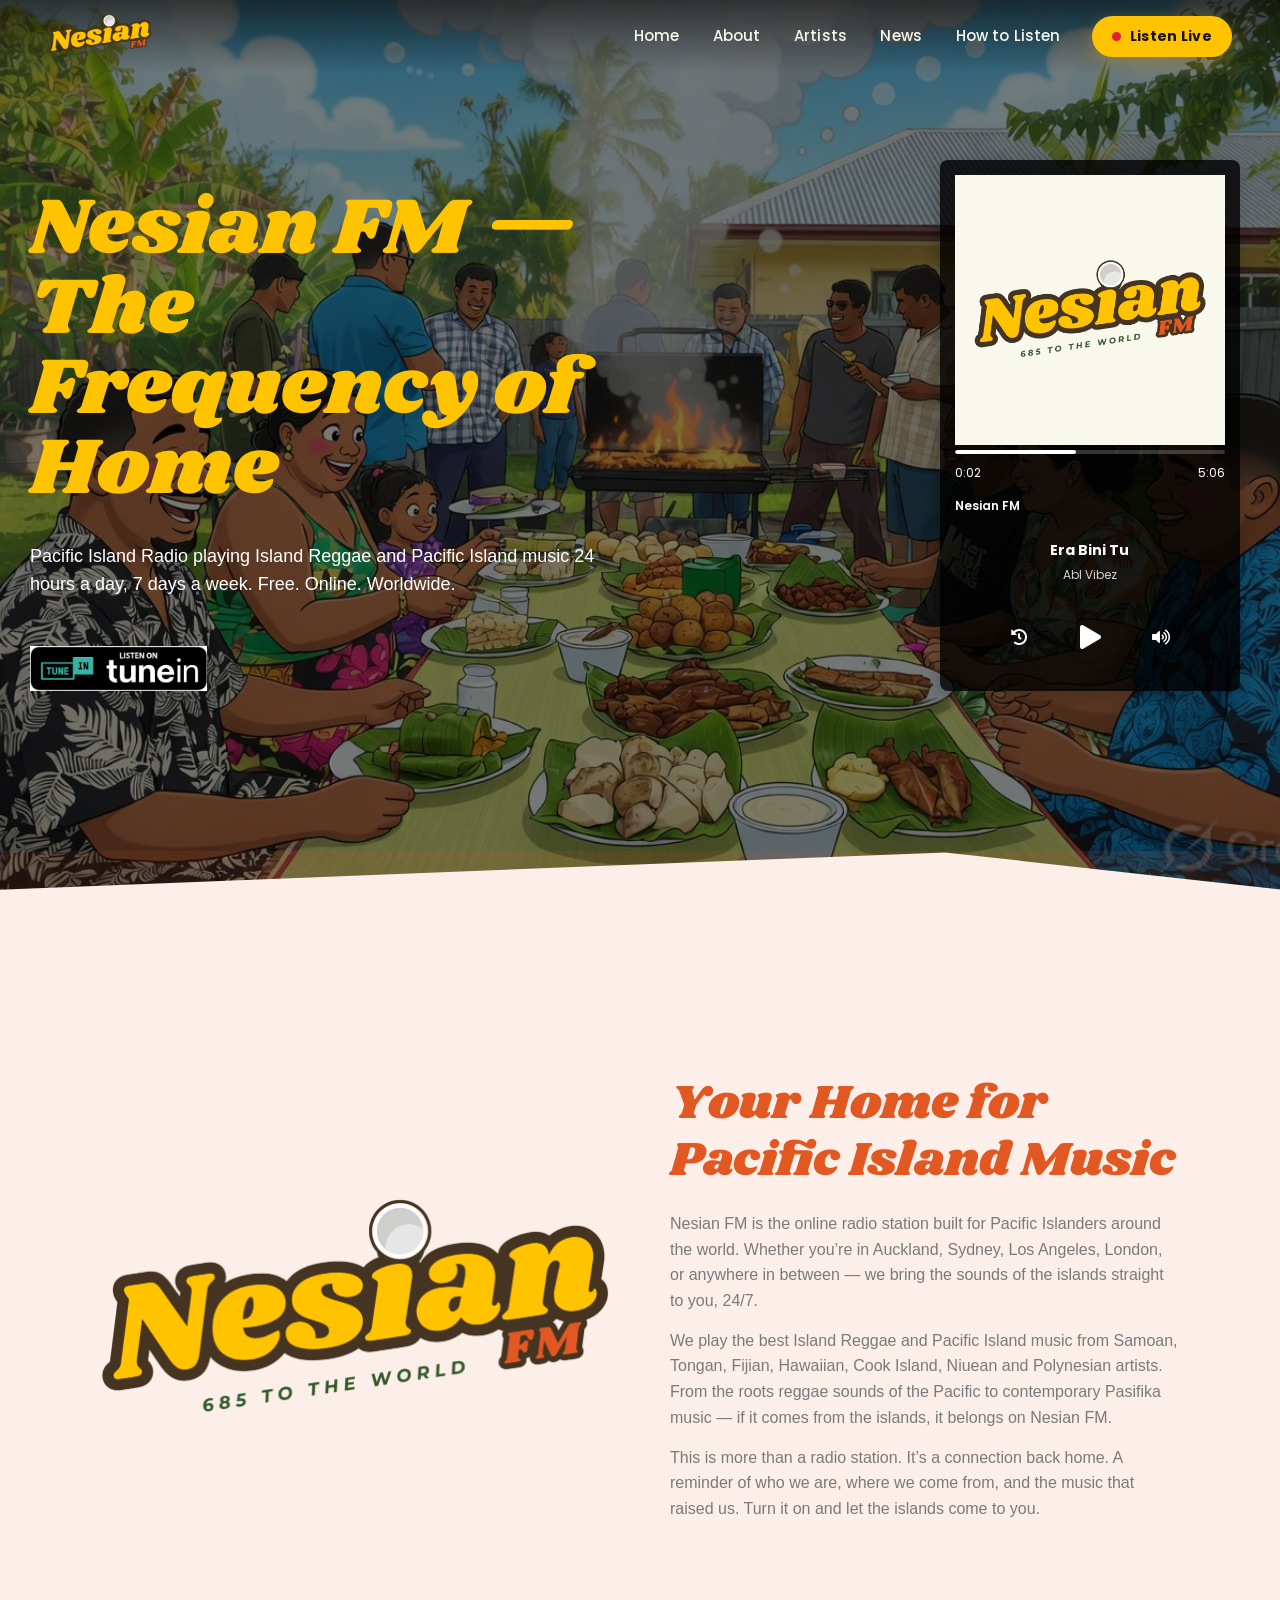
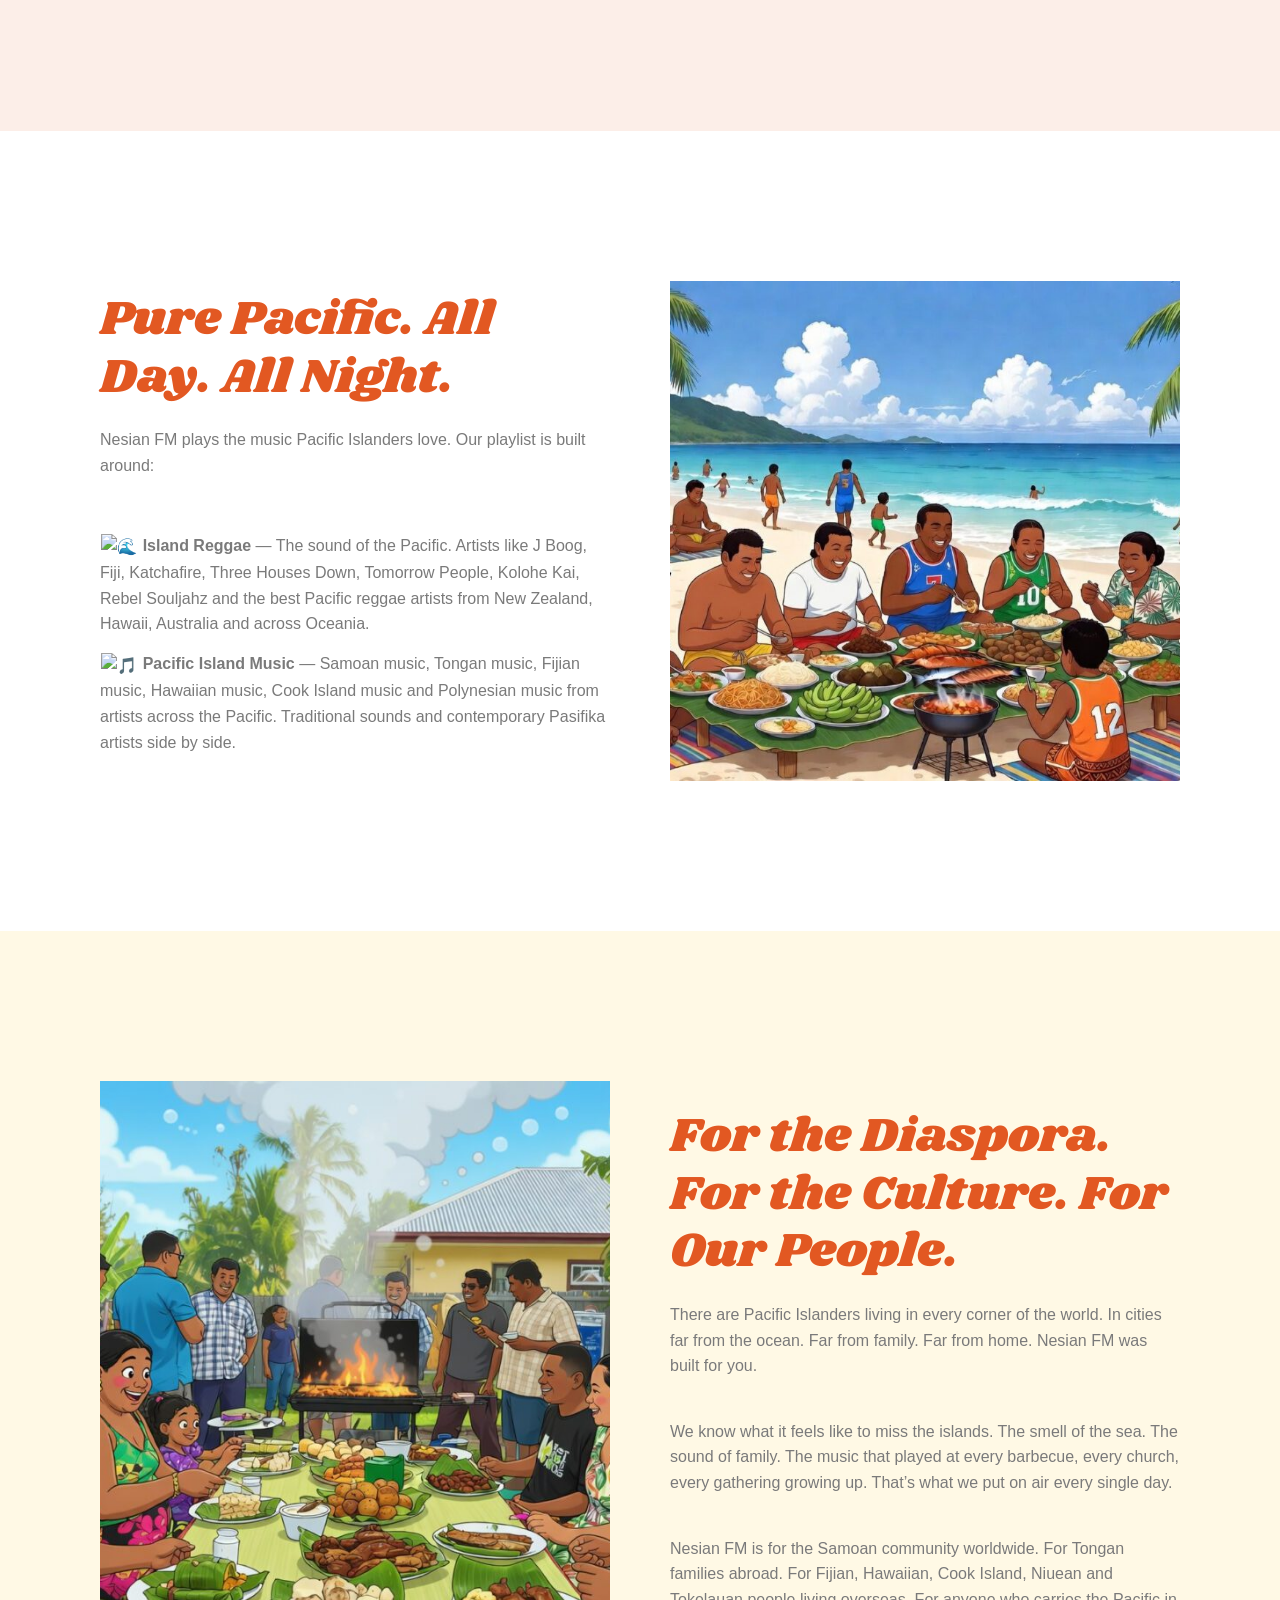
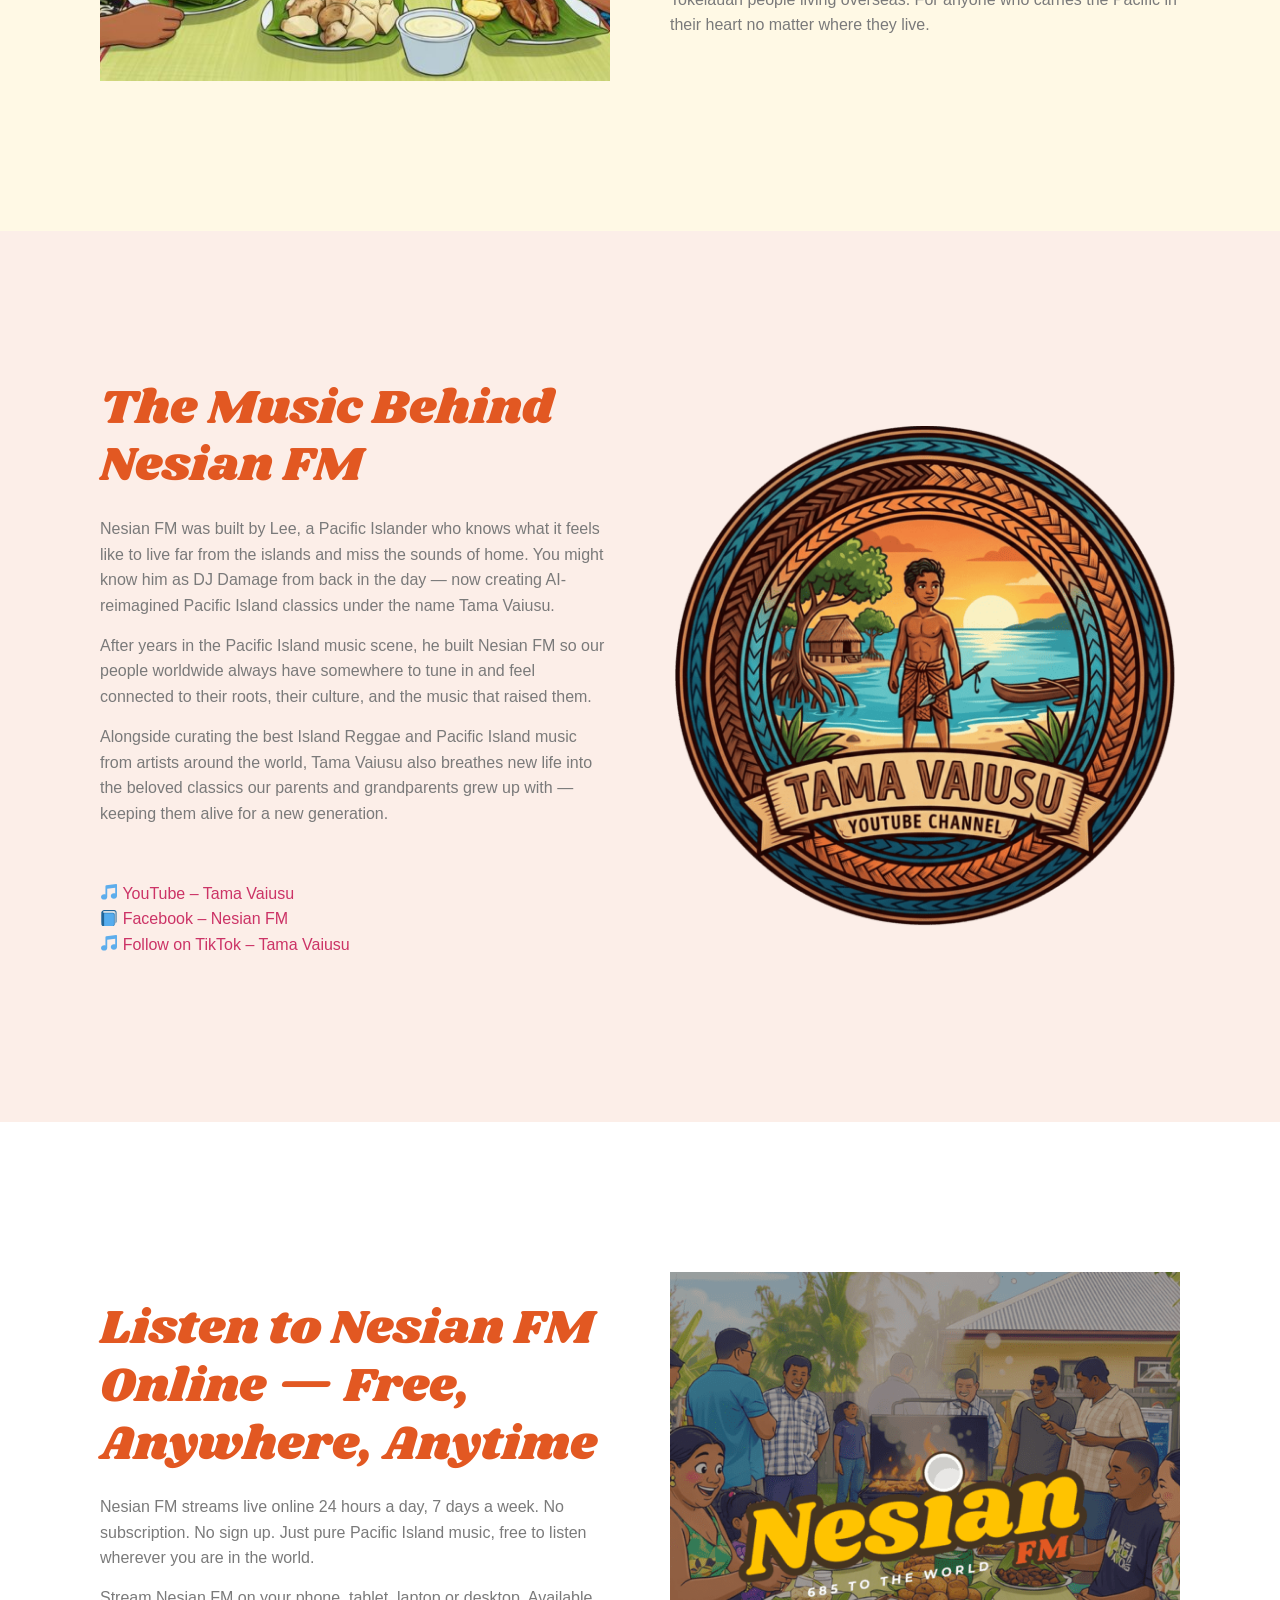
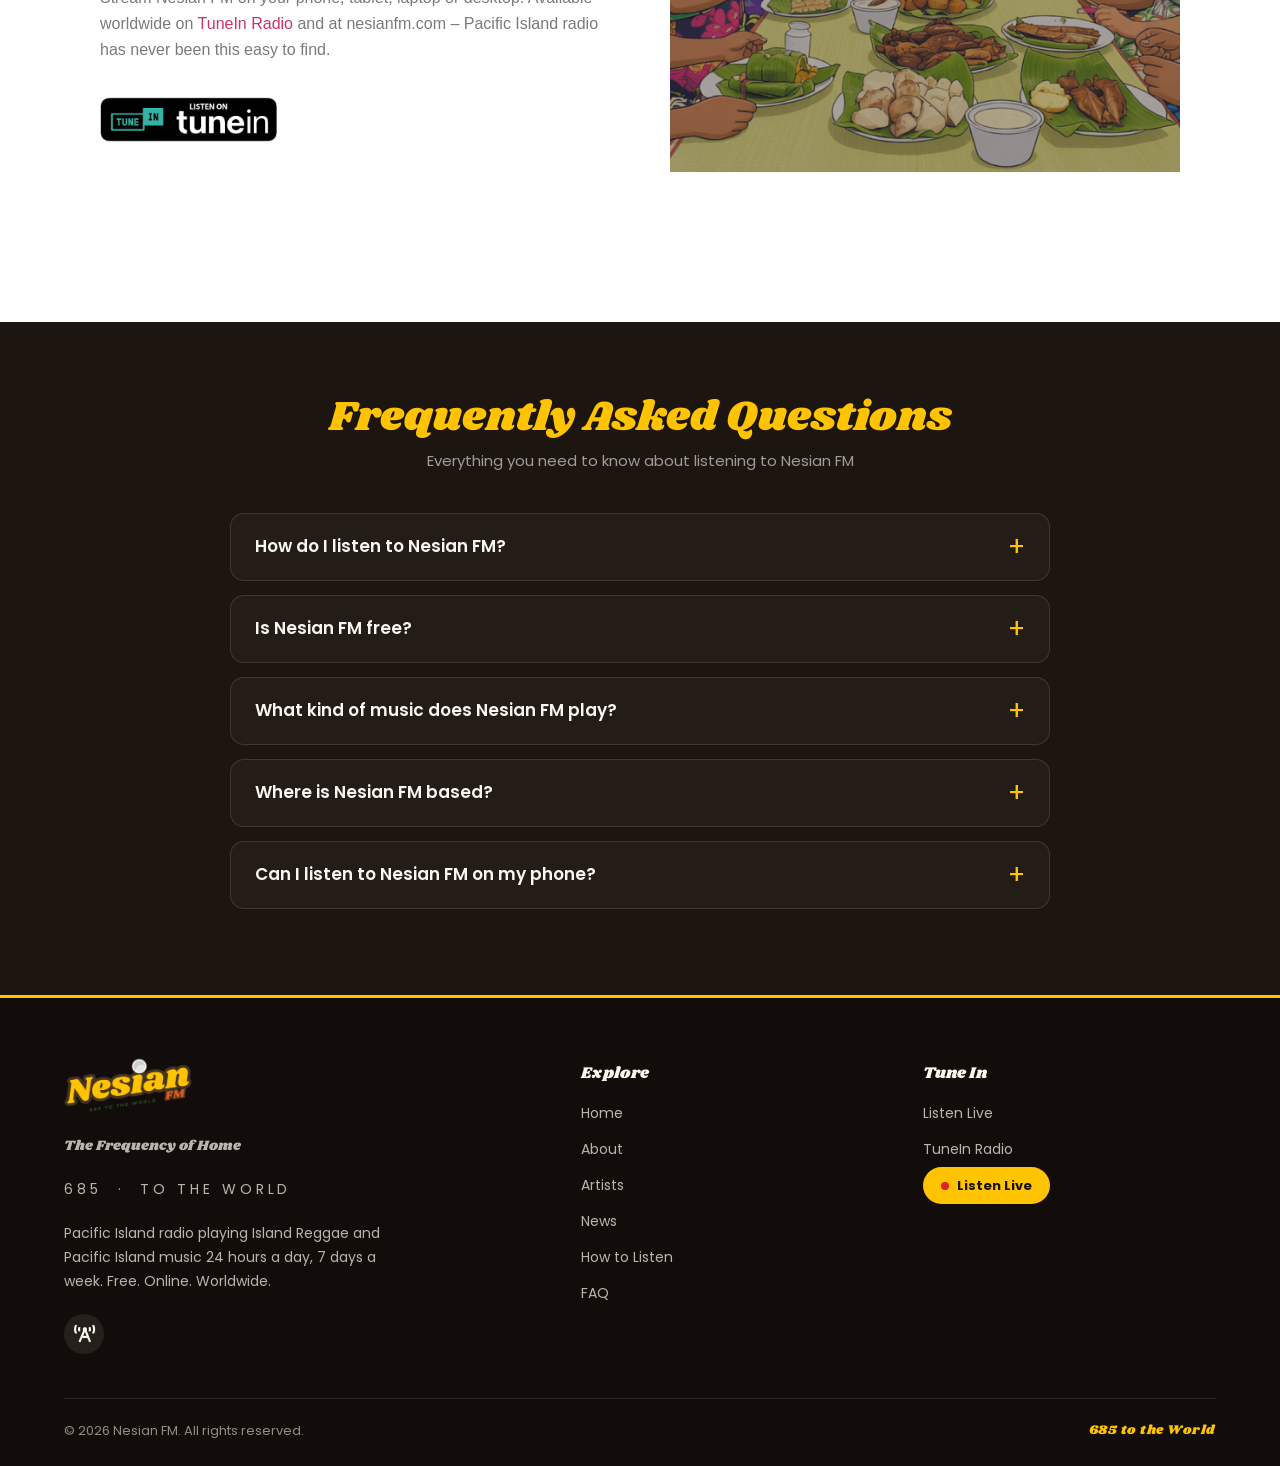
==== commit 17e4dc02: "Add News/blog section with two starter posts - /news/ blog index (card grid, Blog schema) - Two ever" ====
--- a/index.html
+++ b/index.html
@@ -162,8 +162,8 @@
  window._googlesitekit = window._googlesitekit || {}; window._googlesitekit.throttledEvents = []; window._googlesitekit.gtagEvent = (name, data) => { var key = JSON.stringify( { name, data } ); if ( !! window._googlesitekit.throttledEvents[ key ] ) { return; } window._googlesitekit.throttledEvents[ key ] = true; setTimeout( () => { delete window._googlesitekit.throttledEvents[ key ]; }, 5 ); gtag( "event", name, { ...data, event_source: "site-kit" } ); }; 
 //# sourceURL=google_gtagjs-js-after
 </script>
-<script src="./Nesian FM - Pacific Island Radio _ Island Reggae &amp; Samoan Music Online_files/jquery.min.js.download" id="jquery-core-js"></script>
-<script src="./Nesian FM - Pacific Island Radio _ Island Reggae &amp; Samoan Music Online_files/jquery-migrate.min.js.download" id="jquery-migrate-js"></script>
+
+
 <link rel="https://api.w.org/" href="https://nesianfm.com/wp-json/"><link rel="alternate" title="JSON" type="application/json" href="https://nesianfm.com/wp-json/wp/v2/pages/5"><link rel="EditURI" type="application/rsd+xml" title="RSD" href="https://nesianfm.com/xmlrpc.php?rsd">
 <meta name="generator" content="WordPress 6.9.6">
 <link rel="shortlink" href="https://nesianfm.com/">
@@ -221,7 +221,7 @@
 <link rel="icon" href="/wp-content/uploads/2026/04/Favicon-300x300.png" sizes="192x192">
 <link rel="apple-touch-icon" href="/wp-content/uploads/2026/04/Favicon-300x300.png">
 <meta name="msapplication-TileImage" content="/wp-content/uploads/2026/04/Favicon-300x300.png">
-	<meta name="viewport" content="width=device-width, initial-scale=1.0, viewport-fit=cover"><script src="./Nesian FM - Pacific Island Radio _ Island Reggae &amp; Samoan Music Online_files/wp-emoji-release.min.js.download" defer=""></script>
+	<meta name="viewport" content="width=device-width, initial-scale=1.0, viewport-fit=cover">
 	<meta name="msvalidate.01" content="6AAA8589845DB711E0C30D21083F033A" />
 </head>
 <body class="home wp-singular page-template page-template-elementor_canvas page page-id-5 wp-custom-logo wp-embed-responsive wp-theme-hello-elementor hello-elementor-default elementor-default elementor-template-canvas elementor-kit-13 elementor-page elementor-page-5 e--ua-isTouchDevice e--ua-blink e--ua-chrome e--ua-webkit" data-elementor-device-mode="desktop">
@@ -332,6 +332,7 @@
     <a href="#top">Home</a>
     <a href="/about/">About</a>
     <a href="/artists/">Artists</a>
+    <a href="/news/">News</a>
     <a href="/how-to-listen/">How to Listen</a>
     <button type="button" class="nfm-live" data-nfm-listen><span class="nfm-dot"></span>Listen Live</button>
   </nav>
@@ -1437,6 +1438,7 @@
         <li><a href="#top">Home</a></li>
         <li><a href="/about/">About</a></li>
         <li><a href="/artists/">Artists</a></li>
+        <li><a href="/news/">News</a></li>
         <li><a href="/how-to-listen/">How to Listen</a></li>
         <li><a href="#faq">FAQ</a></li>
       </ul>
@@ -1521,24 +1523,24 @@
 var hostinger_reach_subscription_block_data = {"endpoint":"https://nesianfm.com/wp-json/hostinger-reach/v1/contact","nonce":"446637fbe7","translations":{"thanks":"Thanks for subscribing.","error":"Something went wrong. Please try again."}};
 //# sourceURL=hostinger-reach-subscription-block-view-js-extra
 </script>
-<script src="./Nesian FM - Pacific Island Radio _ Island Reggae &amp; Samoan Music Online_files/subscription-view.js.download" id="hostinger-reach-subscription-block-view-js"></script>
-<script src="./Nesian FM - Pacific Island Radio _ Island Reggae &amp; Samoan Music Online_files/hello-frontend.js.download" id="hello-theme-frontend-js"></script>
-<script src="./Nesian FM - Pacific Island Radio _ Island Reggae &amp; Samoan Music Online_files/webpack.runtime.min.js.download" id="elementor-webpack-runtime-js"></script>
-<script src="./Nesian FM - Pacific Island Radio _ Island Reggae &amp; Samoan Music Online_files/frontend-modules.min.js.download" id="elementor-frontend-modules-js"></script>
-<script src="./Nesian FM - Pacific Island Radio _ Island Reggae &amp; Samoan Music Online_files/core.min.js.download" id="jquery-ui-core-js"></script>
+
+
+
+
+
 <script id="elementor-frontend-js-before">
 var elementorFrontendConfig = {"environmentMode":{"edit":false,"wpPreview":false,"isScriptDebug":false},"i18n":{"shareOnFacebook":"Share on Facebook","shareOnTwitter":"Share on Twitter","pinIt":"Pin it","download":"Download","downloadImage":"Download image","fullscreen":"Fullscreen","zoom":"Zoom","share":"Share","playVideo":"Play Video","previous":"Previous","next":"Next","close":"Close","a11yCarouselPrevSlideMessage":"Previous slide","a11yCarouselNextSlideMessage":"Next slide","a11yCarouselFirstSlideMessage":"This is the first slide","a11yCarouselLastSlideMessage":"This is the last slide","a11yCarouselPaginationBulletMessage":"Go to slide"},"is_rtl":false,"breakpoints":{"xs":0,"sm":480,"md":768,"lg":1025,"xl":1440,"xxl":1600},"responsive":{"breakpoints":{"mobile":{"label":"Mobile Portrait","value":767,"default_value":767,"direction":"max","is_enabled":true},"mobile_extra":{"label":"Mobile Landscape","value":880,"default_value":880,"direction":"max","is_enabled":false},"tablet":{"label":"Tablet Portrait","value":1024,"default_value":1024,"direction":"max","is_enabled":true},"tablet_extra":{"label":"Tablet Landscape","value":1200,"default_value":1200,"direction":"max","is_enabled":false},"laptop":{"label":"Laptop","value":1366,"default_value":1366,"direction":"max","is_enabled":false},"widescreen":{"label":"Widescreen","value":2400,"default_value":2400,"direction":"min","is_enabled":false}},"hasCustomBreakpoints":false},"version":"4.1.4","is_static":false,"experimentalFeatures":{"e_font_icon_svg":true,"additional_custom_breakpoints":true,"container":true,"e_optimized_markup":true,"e_panel_promotions":true,"hello-theme-header-footer":true,"e_pro_free_trial_popup":true,"e_atomic_elements":true,"atomic_widgets_should_enforce_capabilities":true,"editor_mcp":true,"e_bc_migrations":true,"e_editor_design_system_panel":true,"e_classes":true,"global_classes_should_enforce_capabilities":true,"e_variables":true,"e_variables_manager":true,"e_opt_in_v4_page":true,"e_opt_in_v4":true,"e_components":true,"e_interactions":true,"e_widget_creation":true,"import-export-customization":true,"e_pro_atomic_form":true,"e_pro_variables":true,"e_pro_interactions":true},"urls":{"assets":"https:\/\/nesianfm.com\/wp-content\/plugins\/elementor\/assets\/","ajaxurl":"https:\/\/nesianfm.com\/wp-admin\/admin-ajax.php","uploadUrl":"http:\/\/nesianfm.com\/wp-content\/uploads"},"nonces":{"floatingButtonsClickTracking":"5b37837c8c","atomicFormsSendForm":"6d598b5b3b"},"swiperClass":"swiper","settings":{"page":[],"editorPreferences":[]},"kit":{"active_breakpoints":["viewport_mobile","viewport_tablet"],"global_image_lightbox":"yes","lightbox_enable_counter":"yes","lightbox_enable_fullscreen":"yes","lightbox_enable_zoom":"yes","lightbox_enable_share":"yes","lightbox_title_src":"title","lightbox_description_src":"description","hello_header_logo_type":"logo","hello_footer_logo_type":"logo"},"post":{"id":5,"title":"Nesian%20FM%20-%20Pacific%20Island%20Radio%20%7C%20Island%20Reggae%20%26%20Samoan%20Music%20Online","excerpt":"","featuredImage":"https:\/\/nesianfm.com\/wp-content\/uploads\/2026\/04\/NESIAN-FM-LOGO-512-x-512-px.png"}};
 //# sourceURL=elementor-frontend-js-before
 </script>
-<script src="./Nesian FM - Pacific Island Radio _ Island Reggae &amp; Samoan Music Online_files/frontend.min.js.download" id="elementor-frontend-js"></script><span id="elementor-device-mode" class="elementor-screen-only"></span>
+<span id="elementor-device-mode" class="elementor-screen-only"></span>
 <script id="smush-lazy-load-js-before">
 var smushLazyLoadOptions = {"autoResizingEnabled":false,"autoResizeOptions":{"precision":5,"skipAutoWidth":true}};
 //# sourceURL=smush-lazy-load-js-before
 </script>
 <script src="./Nesian FM - Pacific Island Radio _ Island Reggae &amp; Samoan Music Online_files/smush-lazy-load.min.js.download" id="smush-lazy-load-js"></script>
-<script src="./Nesian FM - Pacific Island Radio _ Island Reggae &amp; Samoan Music Online_files/webpack-pro.runtime.min.js.download" id="elementor-pro-webpack-runtime-js"></script>
-<script src="./Nesian FM - Pacific Island Radio _ Island Reggae &amp; Samoan Music Online_files/hooks.min.js.download" id="wp-hooks-js"></script>
-<script src="./Nesian FM - Pacific Island Radio _ Island Reggae &amp; Samoan Music Online_files/i18n.min.js.download" id="wp-i18n-js"></script>
+
+
+
 <script id="wp-i18n-js-after">
 wp.i18n.setLocaleData( { 'text direction\u0004ltr': [ 'ltr' ] } );
 //# sourceURL=wp-i18n-js-after
@@ -1547,16 +1549,10 @@
 var ElementorProFrontendConfig = {"ajaxurl":"https:\/\/nesianfm.com\/wp-admin\/admin-ajax.php","nonce":"0efacb497d","urls":{"assets":"https:\/\/nesianfm.com\/wp-content\/plugins\/elementor-pro\/assets\/","rest":"https:\/\/nesianfm.com\/wp-json\/"},"settings":{"lazy_load_background_images":true},"popup":{"hasPopUps":false},"shareButtonsNetworks":{"facebook":{"title":"Facebook","has_counter":true},"twitter":{"title":"Twitter"},"linkedin":{"title":"LinkedIn","has_counter":true},"pinterest":{"title":"Pinterest","has_counter":true},"reddit":{"title":"Reddit","has_counter":true},"vk":{"title":"VK","has_counter":true},"odnoklassniki":{"title":"OK","has_counter":true},"tumblr":{"title":"Tumblr"},"digg":{"title":"Digg"},"skype":{"title":"Skype"},"stumbleupon":{"title":"StumbleUpon","has_counter":true},"mix":{"title":"Mix"},"telegram":{"title":"Telegram"},"pocket":{"title":"Pocket","has_counter":true},"xing":{"title":"XING","has_counter":true},"whatsapp":{"title":"WhatsApp"},"email":{"title":"Email"},"print":{"title":"Print"},"x-twitter":{"title":"X"},"threads":{"title":"Threads"}},"facebook_sdk":{"lang":"en_AU","app_id":""},"lottie":{"defaultAnimationUrl":"https:\/\/nesianfm.com\/wp-content\/plugins\/elementor-pro\/modules\/lottie\/assets\/animations\/default.json"}};
 //# sourceURL=elementor-pro-frontend-js-before
 </script>
-<script src="./Nesian FM - Pacific Island Radio _ Island Reggae &amp; Samoan Music Online_files/frontend.min(1).js.download" id="elementor-pro-frontend-js"></script>
-<script src="./Nesian FM - Pacific Island Radio _ Island Reggae &amp; Samoan Music Online_files/elements-handlers.min.js.download" id="pro-elements-handlers-js"></script><svg style="display: none;" class="e-font-icon-svg-symbols"></svg>
-<script id="wp-emoji-settings" type="application/json">
-{"baseUrl":"https://s.w.org/images/core/emoji/17.0.2/72x72/","ext":".png","svgUrl":"https://s.w.org/images/core/emoji/17.0.2/svg/","svgExt":".svg","source":{"concatemoji":"https://nesianfm.com/wp-includes/js/wp-emoji-release.min.js?ver=6.9.6"}}
-</script>
-<script type="module">
-/*! This file is auto-generated */
-var e="script#wp-emoji-settings",t=document.querySelector(e);if(!(t instanceof HTMLScriptElement))throw new Error("Element missing: "+e);const r=JSON.parse(t.text),s=(window._wpemojiSettings=r,"wpEmojiSettingsSupports"),o=["flag","emoji"];function i(e){try{var t={supportTests:e,timestamp:(new Date).valueOf()};sessionStorage.setItem(s,JSON.stringify(t))}catch(e){}}function c(e,t,n){e.clearRect(0,0,e.canvas.width,e.canvas.height),e.fillText(t,0,0);t=new Uint32Array(e.getImageData(0,0,e.canvas.width,e.canvas.height).data);e.clearRect(0,0,e.canvas.width,e.canvas.height),e.fillText(n,0,0);const r=new Uint32Array(e.getImageData(0,0,e.canvas.width,e.canvas.height).data);return t.every((e,t)=>e===r[t])}function p(e,t){e.clearRect(0,0,e.canvas.width,e.canvas.height),e.fillText(t,0,0);var n=e.getImageData(16,16,1,1);for(let e=0;e<n.data.length;e++)if(0!==n.data[e])return!1;return!0}function u(e,t,n,r){switch(t){case"flag":return n(e,"\ud83c\udff3\ufe0f\u200d\u26a7\ufe0f","\ud83c\udff3\ufe0f\u200b\u26a7\ufe0f")?!1:!n(e,"\ud83c\udde8\ud83c\uddf6","\ud83c\udde8\u200b\ud83c\uddf6")&&!n(e,"\ud83c\udff4\udb40\udc67\udb40\udc62\udb40\udc65\udb40\udc6e\udb40\udc67\udb40\udc7f","\ud83c\udff4\u200b\udb40\udc67\u200b\udb40\udc62\u200b\udb40\udc65\u200b\udb40\udc6e\u200b\udb40\udc67\u200b\udb40\udc7f");case"emoji":return!r(e,"\ud83e\u1fac8")}return!1}function f(e,t,n,r){let a;const s=(a="undefined"!=typeof WorkerGlobalScope&&self instanceof WorkerGlobalScope?new OffscreenCanvas(300,150):document.createElement("canvas")).getContext("2d",{willReadFrequently:!0}),o=(s.textBaseline="top",s.font="600 32px Arial",{});return e.forEach(e=>{o[e]=t(s,e,n,r)}),o}function a(e){var t=document.createElement("script");t.src=e,t.defer=!0,document.head.appendChild(t)}r.supports={everything:!0,everythingExceptFlag:!0},new Promise(t=>{let n=function(){try{var e=JSON.parse(sessionStorage.getItem(s));if("object"==typeof e&&"number"==typeof e.timestamp&&(new Date).valueOf()<e.timestamp+604800&&"object"==typeof e.supportTests)return e.supportTests}catch(e){}return null}();if(!n){if("undefined"!=typeof Worker&&"undefined"!=typeof OffscreenCanvas&&"undefined"!=typeof URL&&URL.createObjectURL&&"undefined"!=typeof Blob)try{var e="postMessage("+f.toString()+"("+[JSON.stringify(o),u.toString(),c.toString(),p.toString()].join(",")+"));",r=new Blob([e],{type:"text/javascript"});const a=new Worker(URL.createObjectURL(r),{name:"wpTestEmojiSupports"});return void(a.onmessage=e=>{i(n=e.data),a.terminate(),t(n)})}catch(e){}i(n=f(o,u,c,p))}t(n)}).then(e=>{for(const n in e)r.supports[n]=e[n],r.supports.everything=r.supports.everything&&r.supports[n],"flag"!==n&&(r.supports.everythingExceptFlag=r.supports.everythingExceptFlag&&r.supports[n]);var t;r.supports.everythingExceptFlag=r.supports.everythingExceptFlag&&!r.supports.flag,r.supports.everything||((t=r.source||{}).concatemoji?a(t.concatemoji):t.wpemoji&&t.twemoji&&(a(t.twemoji),a(t.wpemoji)))});
-//# sourceURL=https://nesianfm.com/wp-includes/js/wp-emoji-loader.min.js
-</script>
+
+<svg style="display: none;" class="e-font-icon-svg-symbols"></svg>
+
+
 	
 
 
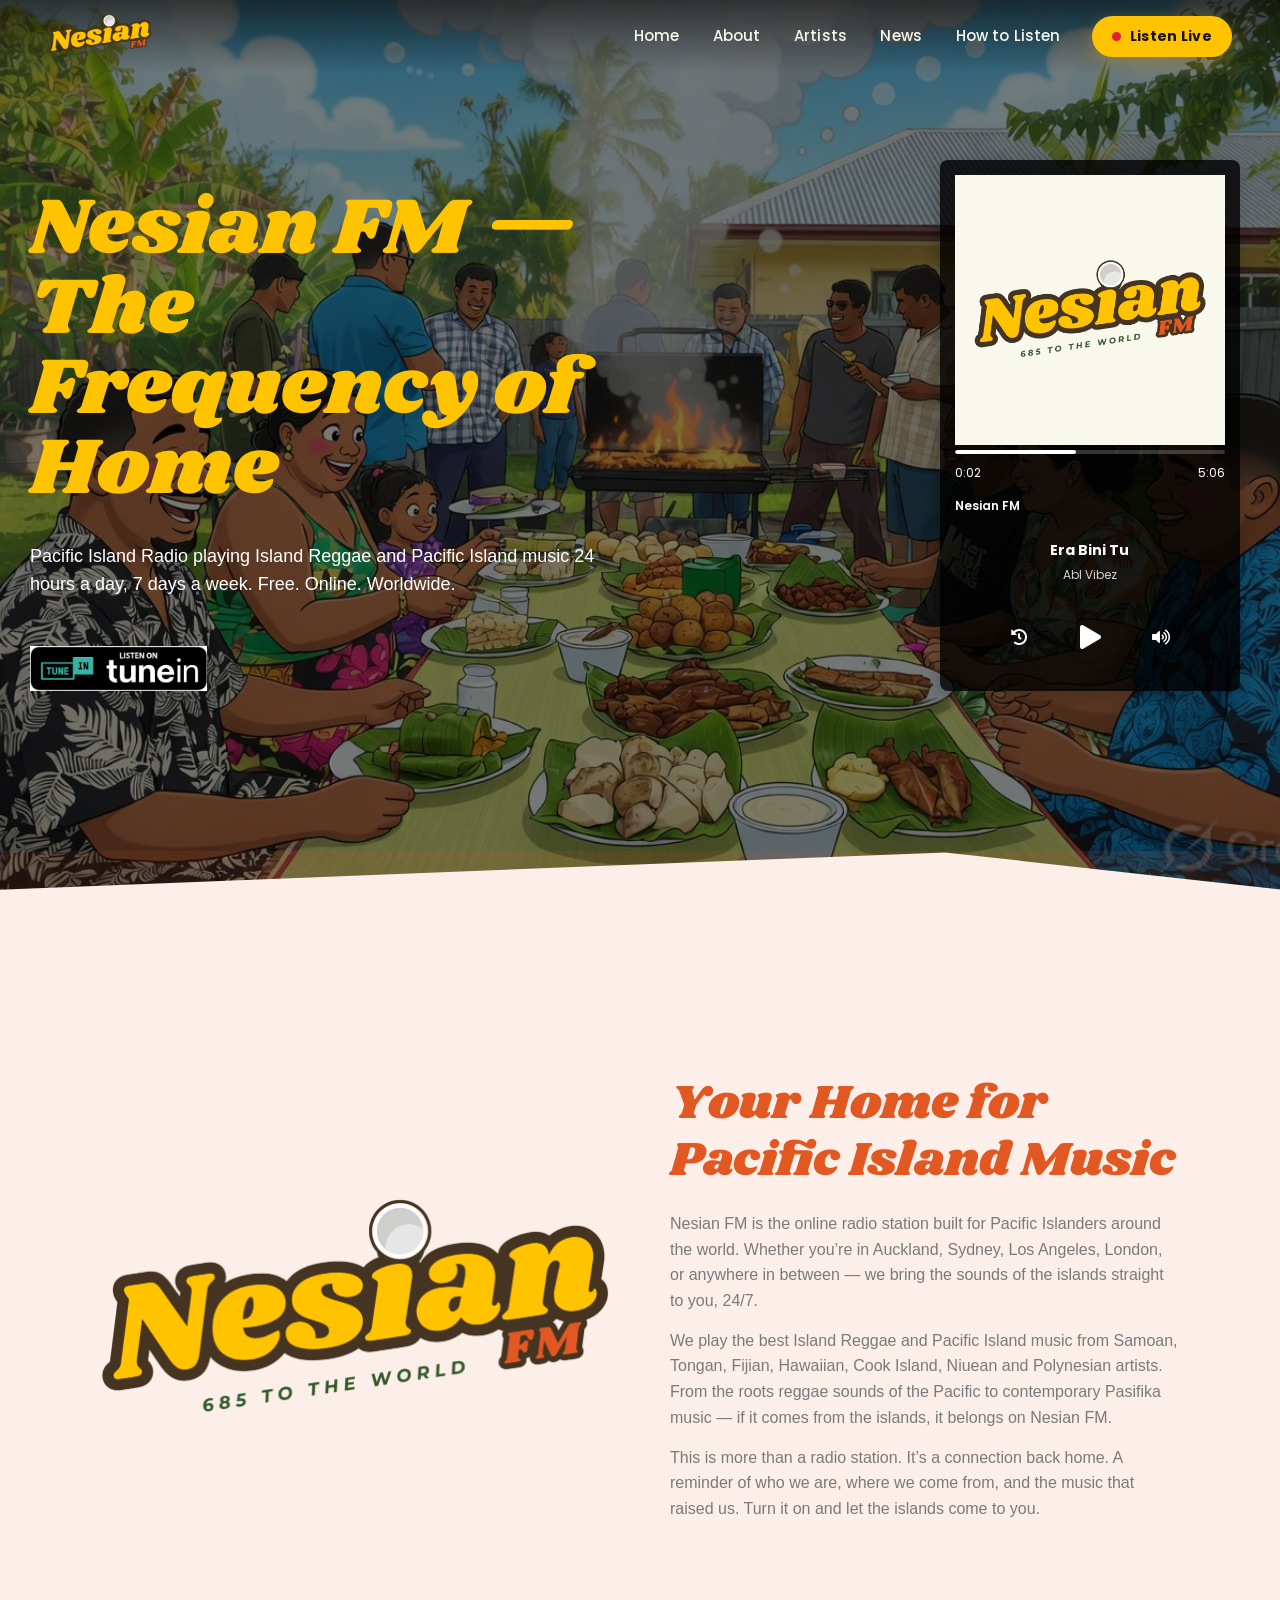
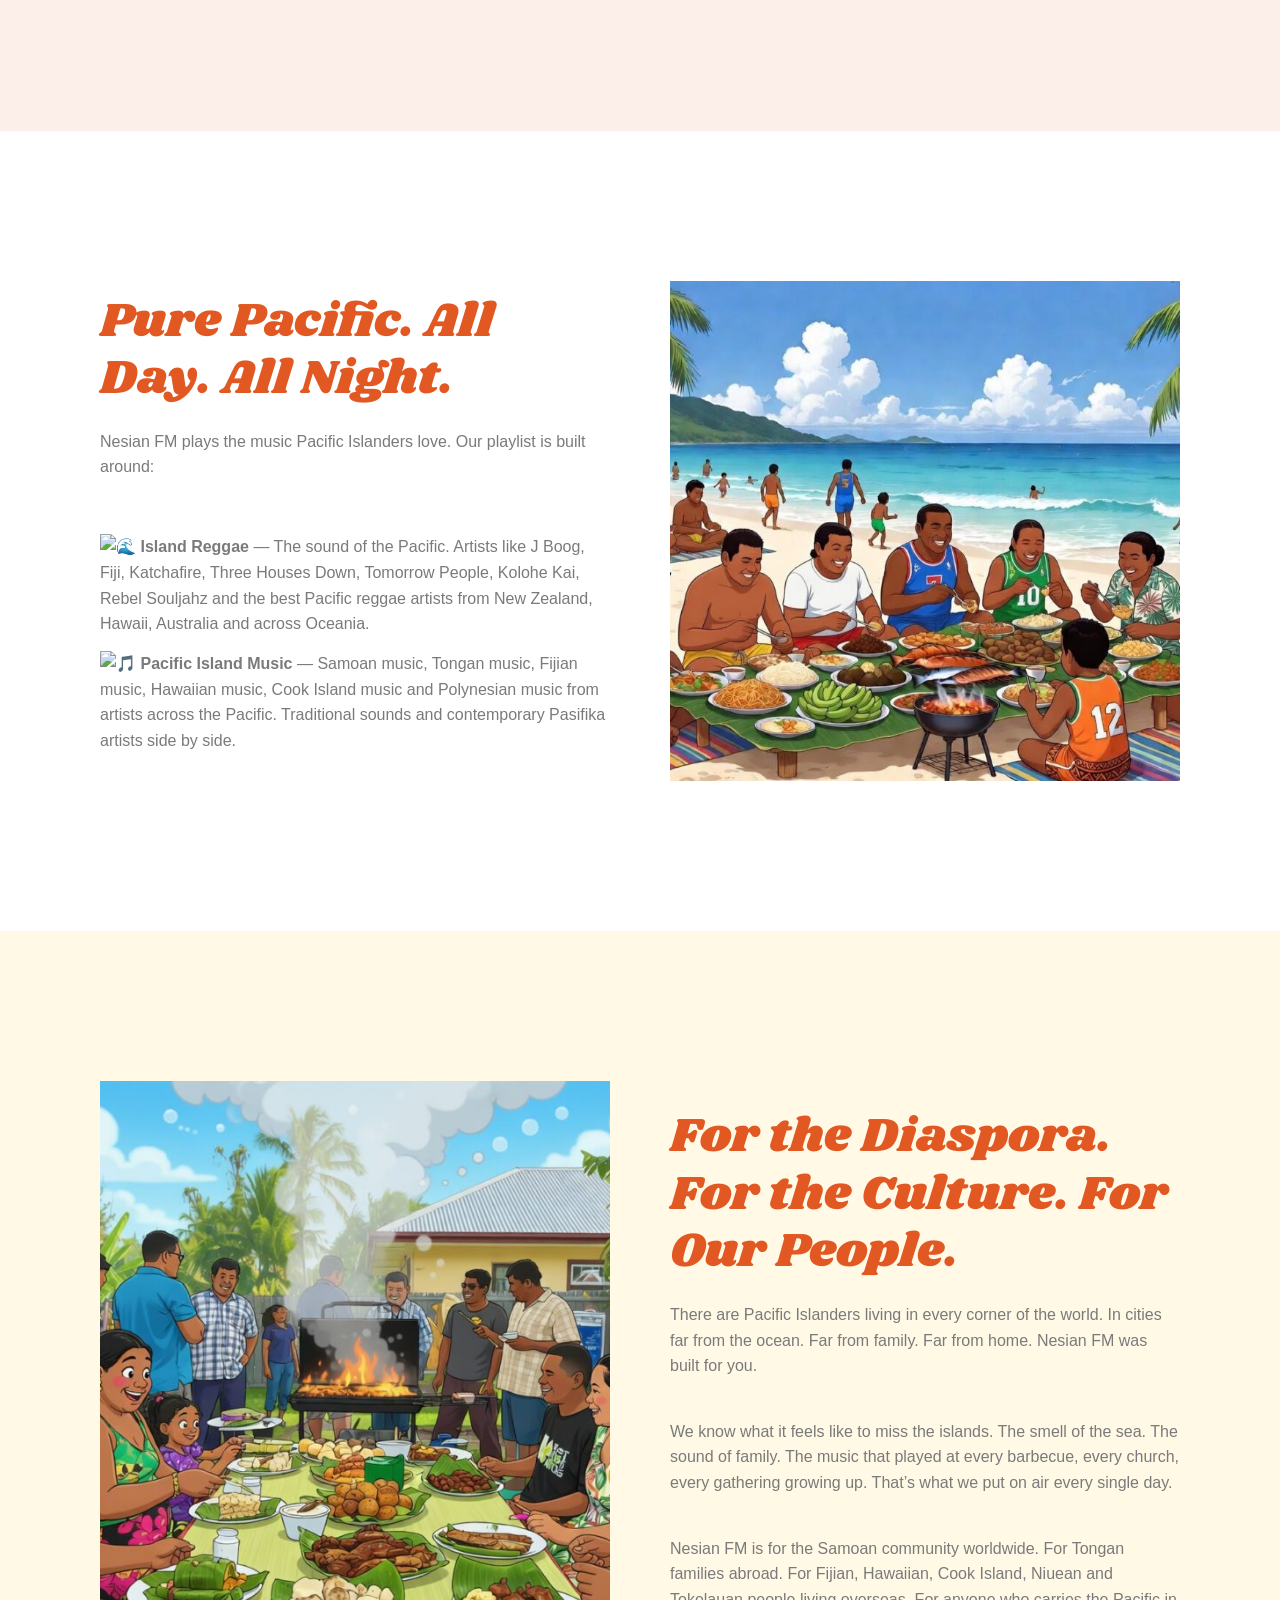
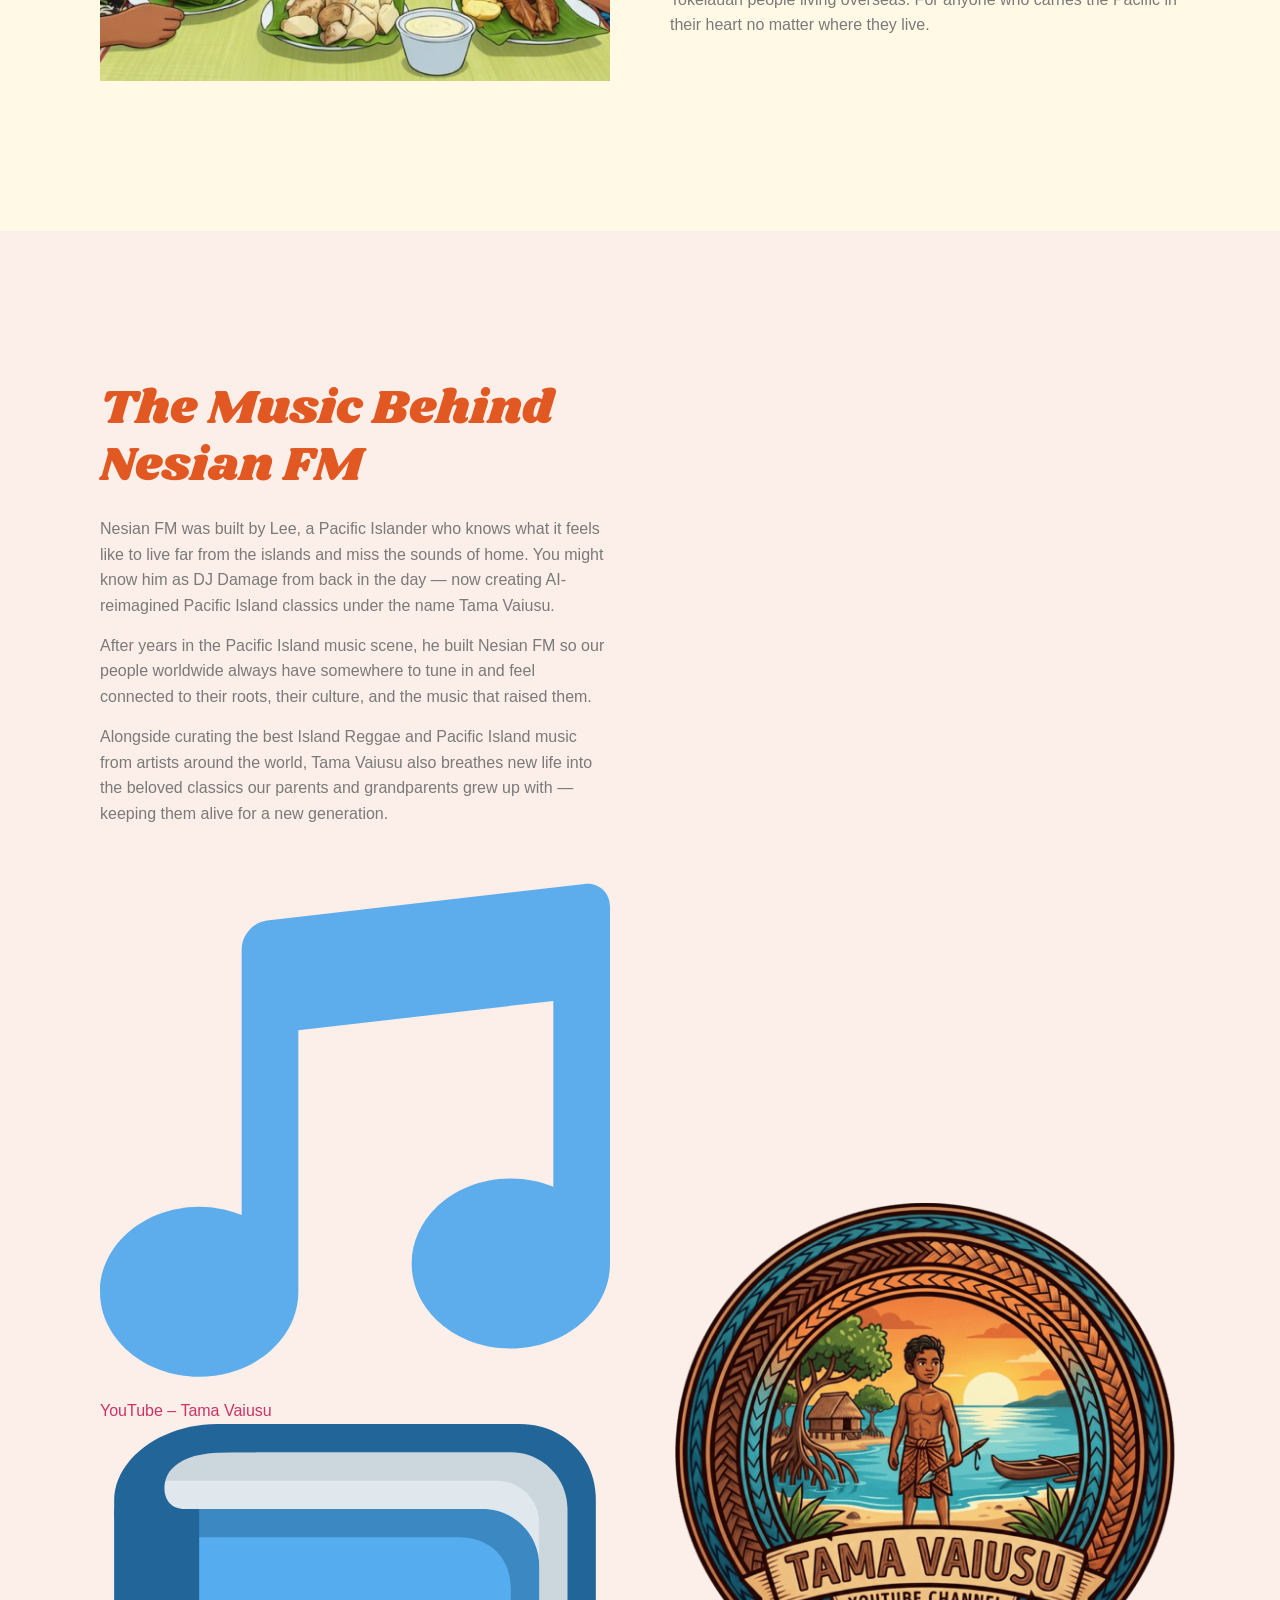
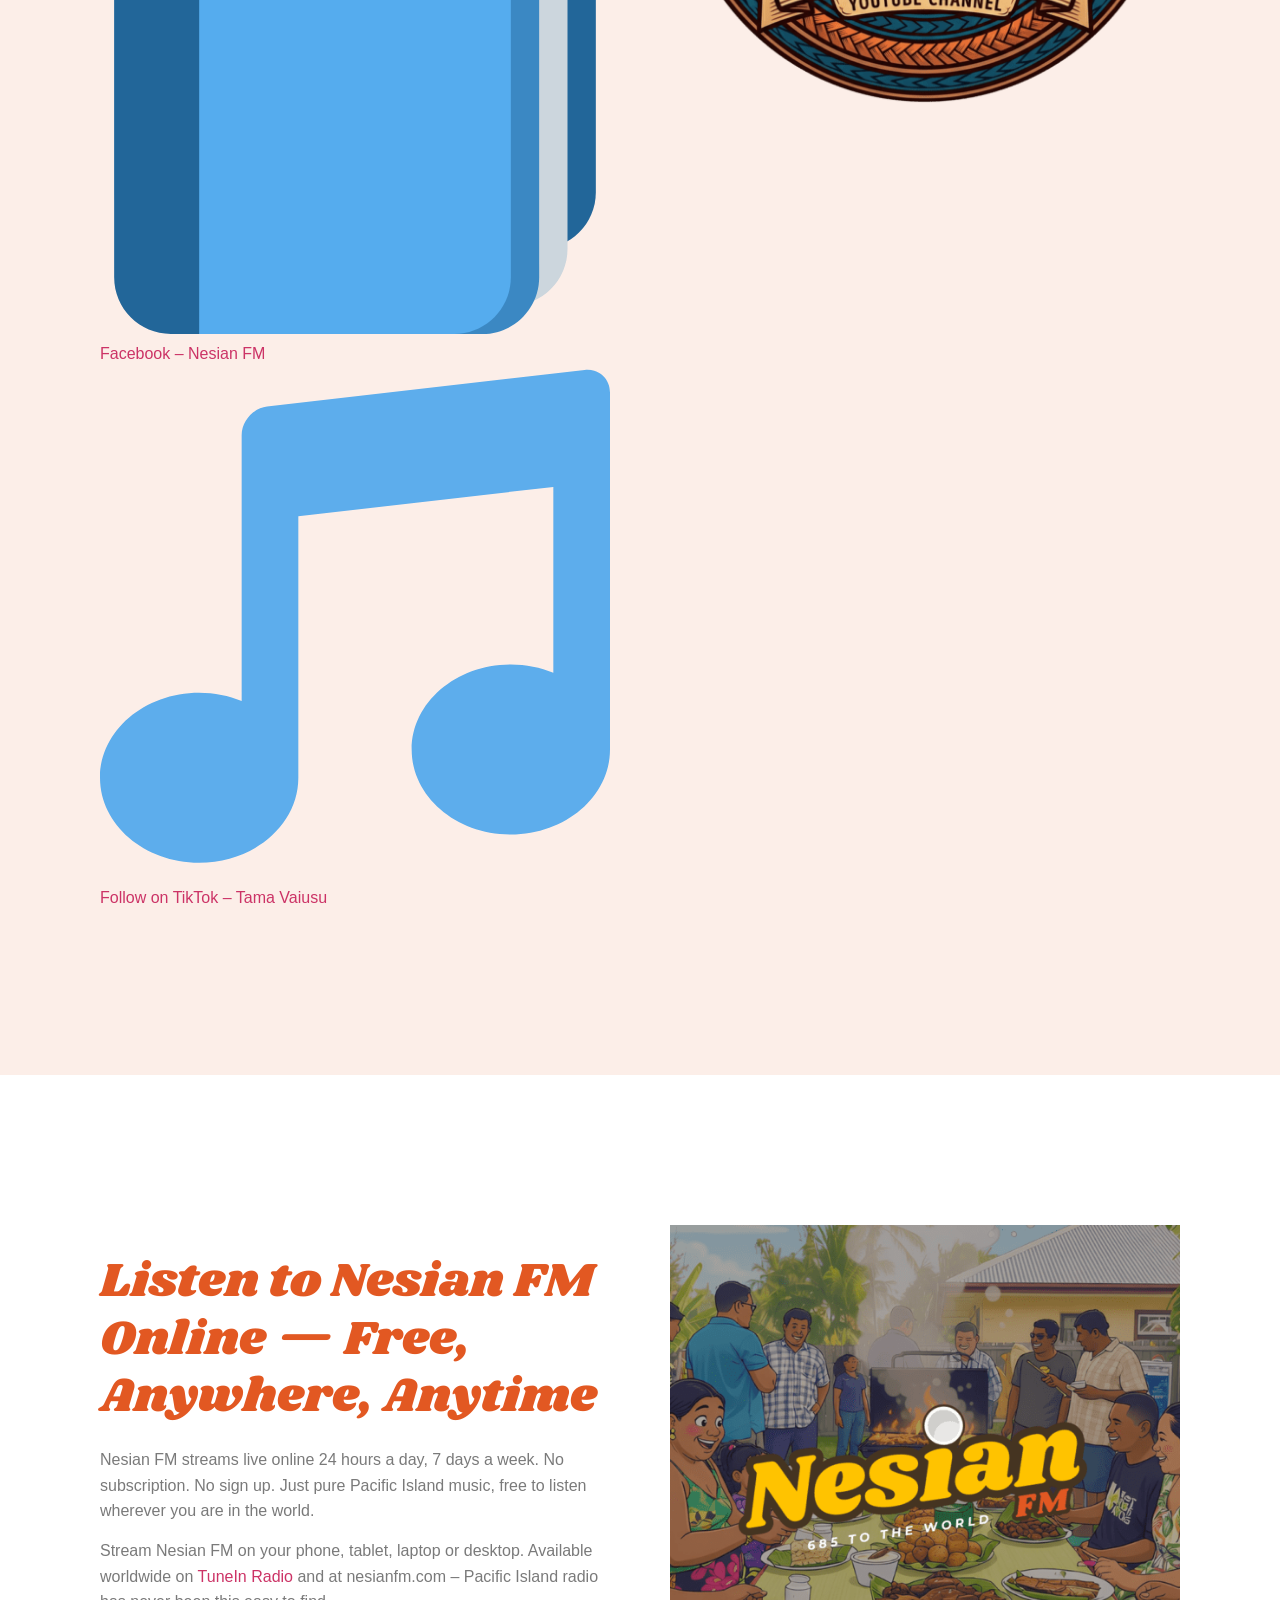
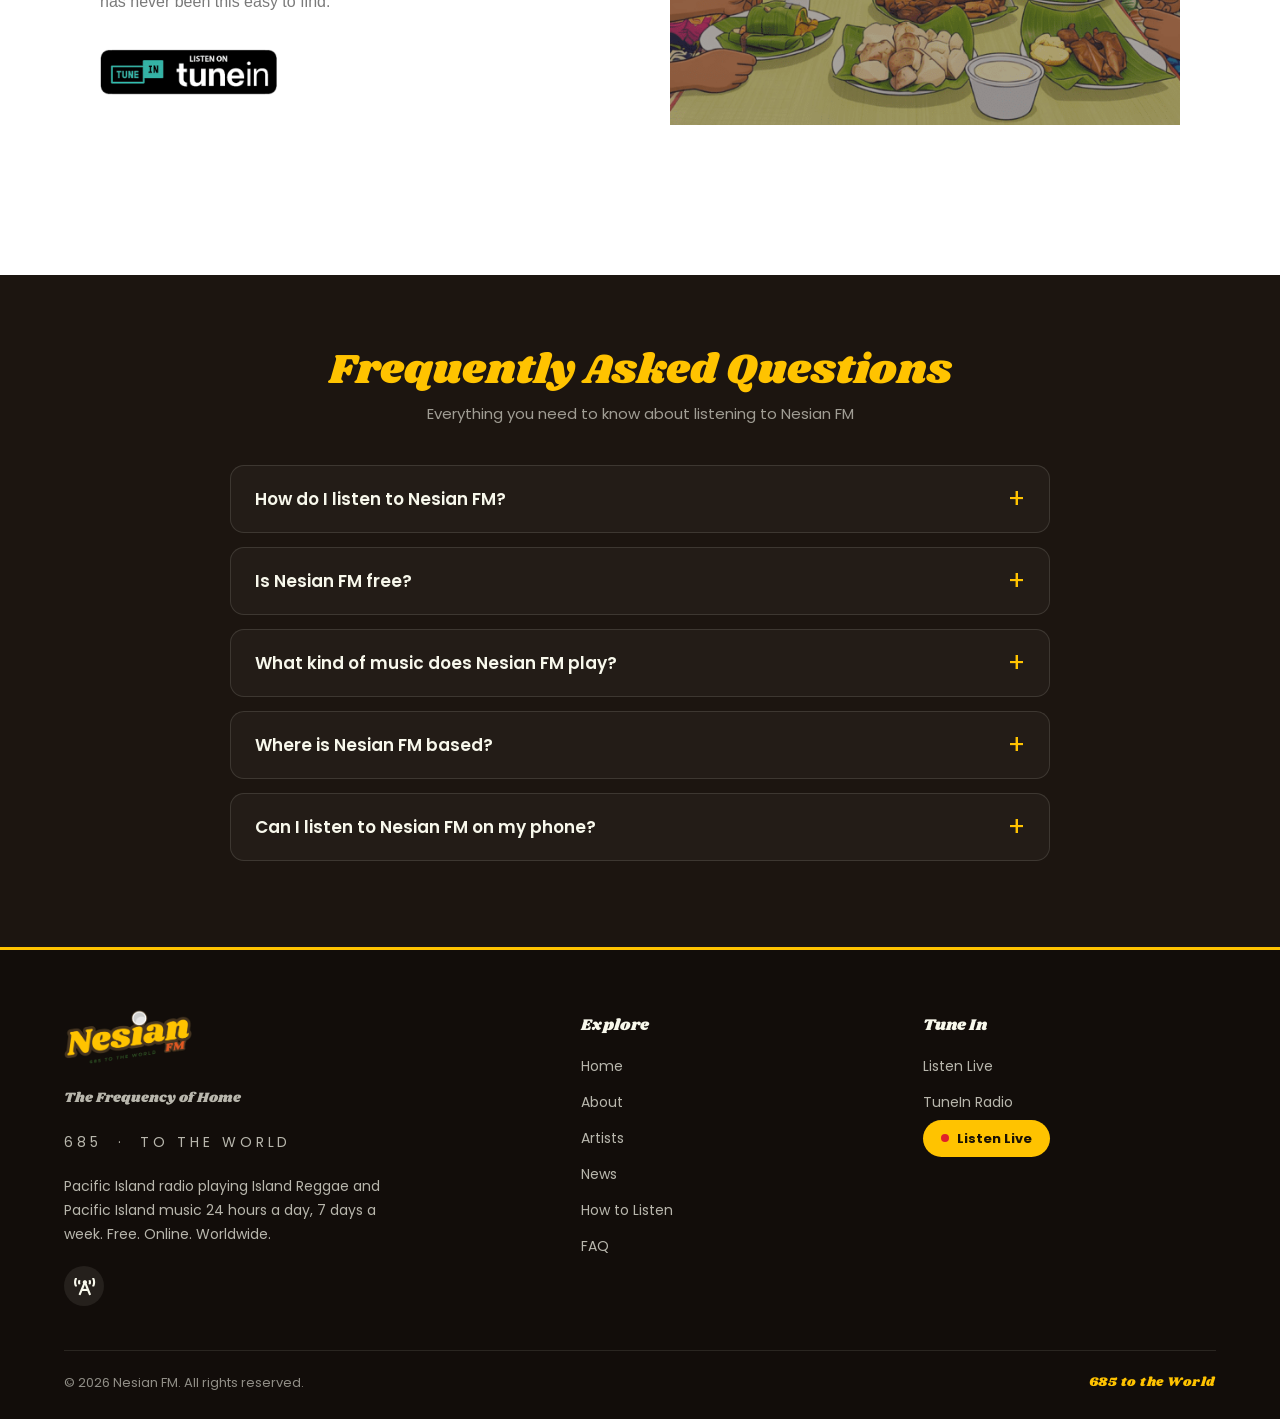
==== commit e6c556de: "Rebuild homepage: consolidate CSS, strip WP cruft, dedupe schema Audit keystone fix. The homepage wa" ====
--- a/index.html
+++ b/index.html
@@ -34,7 +34,7 @@
 	<meta name="twitter:title" content="Nesian FM - Pacific Island Radio | Island Reggae &amp; Samoan Music Online">
 	<meta name="twitter:description" content="Free 24/7 online Pacific Island radio playing Island Reggae, Samoan and Pasifika music. Listen worldwide. The Frequency of Home.">
 	<meta name="twitter:image" content="https://nesianfm.com/wp-content/uploads/2026/04/Nesian-FM-Facebook-Cover-1536x865.png">
-	<script type="application/ld+json" class="yoast-schema-graph">{"@context":"https:\/\/schema.org","@graph":[{"@type":"WebPage","@id":"https:\/\/nesianfm.com\/","url":"https:\/\/nesianfm.com\/","name":"Nesian FM - Pacific Island Radio | Island Reggae & Samoan Music Online","isPartOf":{"@id":"https:\/\/nesianfm.com\/#website"},"about":{"@id":"https:\/\/nesianfm.com\/#organization"},"primaryImageOfPage":{"@id":"https:\/\/nesianfm.com\/#primaryimage"},"image":{"@id":"https:\/\/nesianfm.com\/#primaryimage"},"thumbnailUrl":"https:\/\/nesianfm.com\/wp-content\/uploads\/2026\/04\/NESIAN-FM-LOGO-512-x-512-px.png","datePublished":"2026-04-03T20:15:17+00:00","dateModified":"2026-04-07T12:20:37+00:00","description":"Nesian FM is the online Pacific Island radio station playing Island Reggae and Pacific Island music 24\/7. Free to listen worldwide. The Frequency of Home.","breadcrumb":{"@id":"https:\/\/nesianfm.com\/#breadcrumb"},"inLanguage":"en-AU","potentialAction":[{"@type":"ReadAction","target":["https:\/\/nesianfm.com\/"]}]},{"@type":"ImageObject","inLanguage":"en-AU","@id":"https:\/\/nesianfm.com\/#primaryimage","url":"https:\/\/nesianfm.com\/wp-content\/uploads\/2026\/04\/NESIAN-FM-LOGO-512-x-512-px.png","contentUrl":"https:\/\/nesianfm.com\/wp-content\/uploads\/2026\/04\/NESIAN-FM-LOGO-512-x-512-px.png","width":512,"height":512},{"@type":"BreadcrumbList","@id":"https:\/\/nesianfm.com\/#breadcrumb","itemListElement":[{"@type":"ListItem","position":1,"name":"Home"}]},{"@type":"WebSite","@id":"https:\/\/nesianfm.com\/#website","url":"https:\/\/nesianfm.com\/","name":"Nesian FM","description":"Your Frequency of Home","publisher":{"@id":"https:\/\/nesianfm.com\/#organization"},"potentialAction":[{"@type":"SearchAction","target":{"@type":"EntryPoint","urlTemplate":"https:\/\/nesianfm.com\/?s={search_term_string}"},"query-input":{"@type":"PropertyValueSpecification","valueRequired":true,"valueName":"search_term_string"}}],"inLanguage":"en-AU"},{"@type":"Organization","@id":"https:\/\/nesianfm.com\/#organization","name":"Nesian FM","url":"https:\/\/nesianfm.com\/","logo":{"@type":"ImageObject","inLanguage":"en-AU","@id":"https:\/\/nesianfm.com\/#\/schema\/logo\/image\/","url":"https:\/\/nesianfm.com\/wp-content\/uploads\/2026\/04\/NESIAN-FM-LOGO-WP-350-x-100-px.png","contentUrl":"https:\/\/nesianfm.com\/wp-content\/uploads\/2026\/04\/NESIAN-FM-LOGO-WP-350-x-100-px.png","width":220,"height":100,"caption":"Nesian FM"},"image":{"@id":"https:\/\/nesianfm.com\/#\/schema\/logo\/image\/"}}]}</script>
+	
 <!-- Nesian FM: RadioStation + live stream + FAQ structured data -->
 <script type="application/ld+json">
 {
@@ -54,7 +54,13 @@
       "areaServed": { "@type": "Place", "name": "Worldwide" },
       "logo": "https://nesianfm.com/wp-content/uploads/2026/04/NESIAN-FM-LOGO-512-x-512-px.png",
       "image": "https://nesianfm.com/wp-content/uploads/2026/04/Nesian-FM-Facebook-Cover-1536x865.png",
-      "sameAs": ["https://tunein.com/radio/Nesian-FM-s354598/"],
+      "sameAs": [
+        "https://tunein.com/radio/Nesian-FM-s354598/",
+        "https://www.facebook.com/nesianfm",
+        "https://www.youtube.com/@TamaVaiusu",
+        "https://www.tiktok.com/@tama.vaiusu",
+        "https://www.wikidata.org/wiki/Q141092231"
+      ],
       "potentialAction": {
         "@type": "ListenAction",
         "target": "https://s88.radiolize.com/radio/8040/radio.mp3",
@@ -93,10 +99,10 @@
 
 
 <link rel="dns-prefetch" href="https://www.googletagmanager.com/">
-<link rel="alternate" type="application/rss+xml" title="Nesian FM » Feed" href="https://nesianfm.com/feed/">
-<link rel="alternate" type="application/rss+xml" title="Nesian FM » Comments Feed" href="https://nesianfm.com/comments/feed/">
-<link rel="alternate" title="oEmbed (JSON)" type="application/json+oembed" href="https://nesianfm.com/wp-json/oembed/1.0/embed?url=https%3A%2F%2Fnesianfm.com%2F">
-<link rel="alternate" title="oEmbed (XML)" type="text/xml+oembed" href="https://nesianfm.com/wp-json/oembed/1.0/embed?url=https%3A%2F%2Fnesianfm.com%2F&amp;format=xml">
+
+
+
+
 		<style>
 			.lazyload,
 			.lazyloading {
@@ -108,47 +114,33 @@
 /*# sourceURL=wp-img-auto-sizes-contain-inline-css */
 </style>
 
-<style id="wp-emoji-styles-inline-css">
-
-	img.wp-smiley, img.emoji {
-		display: inline !important;
-		border: none !important;
-		box-shadow: none !important;
-		height: 1em !important;
-		width: 1em !important;
-		margin: 0 0.07em !important;
-		vertical-align: -0.1em !important;
-		background: none !important;
-		padding: 0 !important;
-	}
-/*# sourceURL=wp-emoji-styles-inline-css */
-</style>
+
 <style id="global-styles-inline-css">
 :root{--wp--preset--aspect-ratio--square: 1;--wp--preset--aspect-ratio--4-3: 4/3;--wp--preset--aspect-ratio--3-4: 3/4;--wp--preset--aspect-ratio--3-2: 3/2;--wp--preset--aspect-ratio--2-3: 2/3;--wp--preset--aspect-ratio--16-9: 16/9;--wp--preset--aspect-ratio--9-16: 9/16;--wp--preset--color--black: #000000;--wp--preset--color--cyan-bluish-gray: #abb8c3;--wp--preset--color--white: #ffffff;--wp--preset--color--pale-pink: #f78da7;--wp--preset--color--vivid-red: #cf2e2e;--wp--preset--color--luminous-vivid-orange: #ff6900;--wp--preset--color--luminous-vivid-amber: #fcb900;--wp--preset--color--light-green-cyan: #7bdcb5;--wp--preset--color--vivid-green-cyan: #00d084;--wp--preset--color--pale-cyan-blue: #8ed1fc;--wp--preset--color--vivid-cyan-blue: #0693e3;--wp--preset--color--vivid-purple: #9b51e0;--wp--preset--gradient--vivid-cyan-blue-to-vivid-purple: linear-gradient(135deg,rgb(6,147,227) 0%,rgb(155,81,224) 100%);--wp--preset--gradient--light-green-cyan-to-vivid-green-cyan: linear-gradient(135deg,rgb(122,220,180) 0%,rgb(0,208,130) 100%);--wp--preset--gradient--luminous-vivid-amber-to-luminous-vivid-orange: linear-gradient(135deg,rgb(252,185,0) 0%,rgb(255,105,0) 100%);--wp--preset--gradient--luminous-vivid-orange-to-vivid-red: linear-gradient(135deg,rgb(255,105,0) 0%,rgb(207,46,46) 100%);--wp--preset--gradient--very-light-gray-to-cyan-bluish-gray: linear-gradient(135deg,rgb(238,238,238) 0%,rgb(169,184,195) 100%);--wp--preset--gradient--cool-to-warm-spectrum: linear-gradient(135deg,rgb(74,234,220) 0%,rgb(151,120,209) 20%,rgb(207,42,186) 40%,rgb(238,44,130) 60%,rgb(251,105,98) 80%,rgb(254,248,76) 100%);--wp--preset--gradient--blush-light-purple: linear-gradient(135deg,rgb(255,206,236) 0%,rgb(152,150,240) 100%);--wp--preset--gradient--blush-bordeaux: linear-gradient(135deg,rgb(254,205,165) 0%,rgb(254,45,45) 50%,rgb(107,0,62) 100%);--wp--preset--gradient--luminous-dusk: linear-gradient(135deg,rgb(255,203,112) 0%,rgb(199,81,192) 50%,rgb(65,88,208) 100%);--wp--preset--gradient--pale-ocean: linear-gradient(135deg,rgb(255,245,203) 0%,rgb(182,227,212) 50%,rgb(51,167,181) 100%);--wp--preset--gradient--electric-grass: linear-gradient(135deg,rgb(202,248,128) 0%,rgb(113,206,126) 100%);--wp--preset--gradient--midnight: linear-gradient(135deg,rgb(2,3,129) 0%,rgb(40,116,252) 100%);--wp--preset--font-size--small: 13px;--wp--preset--font-size--medium: 20px;--wp--preset--font-size--large: 36px;--wp--preset--font-size--x-large: 42px;--wp--preset--spacing--20: 0.44rem;--wp--preset--spacing--30: 0.67rem;--wp--preset--spacing--40: 1rem;--wp--preset--spacing--50: 1.5rem;--wp--preset--spacing--60: 2.25rem;--wp--preset--spacing--70: 3.38rem;--wp--preset--spacing--80: 5.06rem;--wp--preset--shadow--natural: 6px 6px 9px rgba(0, 0, 0, 0.2);--wp--preset--shadow--deep: 12px 12px 50px rgba(0, 0, 0, 0.4);--wp--preset--shadow--sharp: 6px 6px 0px rgba(0, 0, 0, 0.2);--wp--preset--shadow--outlined: 6px 6px 0px -3px rgb(255, 255, 255), 6px 6px rgb(0, 0, 0);--wp--preset--shadow--crisp: 6px 6px 0px rgb(0, 0, 0);}:root { --wp--style--global--content-size: 800px;--wp--style--global--wide-size: 1200px; }:where(body) { margin: 0; }.wp-site-blocks > .alignleft { float: left; margin-right: 2em; }.wp-site-blocks > .alignright { float: right; margin-left: 2em; }.wp-site-blocks > .aligncenter { justify-content: center; margin-left: auto; margin-right: auto; }:where(.wp-site-blocks) > * { margin-block-start: 24px; margin-block-end: 0; }:where(.wp-site-blocks) > :first-child { margin-block-start: 0; }:where(.wp-site-blocks) > :last-child { margin-block-end: 0; }:root { --wp--style--block-gap: 24px; }:root :where(.is-layout-flow) > :first-child{margin-block-start: 0;}:root :where(.is-layout-flow) > :last-child{margin-block-end: 0;}:root :where(.is-layout-flow) > *{margin-block-start: 24px;margin-block-end: 0;}:root :where(.is-layout-constrained) > :first-child{margin-block-start: 0;}:root :where(.is-layout-constrained) > :last-child{margin-block-end: 0;}:root :where(.is-layout-constrained) > *{margin-block-start: 24px;margin-block-end: 0;}:root :where(.is-layout-flex){gap: 24px;}:root :where(.is-layout-grid){gap: 24px;}.is-layout-flow > .alignleft{float: left;margin-inline-start: 0;margin-inline-end: 2em;}.is-layout-flow > .alignright{float: right;margin-inline-start: 2em;margin-inline-end: 0;}.is-layout-flow > .aligncenter{margin-left: auto !important;margin-right: auto !important;}.is-layout-constrained > .alignleft{float: left;margin-inline-start: 0;margin-inline-end: 2em;}.is-layout-constrained > .alignright{float: right;margin-inline-start: 2em;margin-inline-end: 0;}.is-layout-constrained > .aligncenter{margin-left: auto !important;margin-right: auto !important;}.is-layout-constrained > :where(:not(.alignleft):not(.alignright):not(.alignfull)){max-width: var(--wp--style--global--content-size);margin-left: auto !important;margin-right: auto !important;}.is-layout-constrained > .alignwide{max-width: var(--wp--style--global--wide-size);}body .is-layout-flex{display: flex;}.is-layout-flex{flex-wrap: wrap;align-items: center;}.is-layout-flex > :is(*, div){margin: 0;}body .is-layout-grid{display: grid;}.is-layout-grid > :is(*, div){margin: 0;}body{padding-top: 0px;padding-right: 0px;padding-bottom: 0px;padding-left: 0px;}a:where(:not(.wp-element-button)){text-decoration: underline;}:root :where(.wp-element-button, .wp-block-button__link){background-color: #32373c;border-width: 0;color: #fff;font-family: inherit;font-size: inherit;font-style: inherit;font-weight: inherit;letter-spacing: inherit;line-height: inherit;padding-top: calc(0.667em + 2px);padding-right: calc(1.333em + 2px);padding-bottom: calc(0.667em + 2px);padding-left: calc(1.333em + 2px);text-decoration: none;text-transform: inherit;}.has-black-color{color: var(--wp--preset--color--black) !important;}.has-cyan-bluish-gray-color{color: var(--wp--preset--color--cyan-bluish-gray) !important;}.has-white-color{color: var(--wp--preset--color--white) !important;}.has-pale-pink-color{color: var(--wp--preset--color--pale-pink) !important;}.has-vivid-red-color{color: var(--wp--preset--color--vivid-red) !important;}.has-luminous-vivid-orange-color{color: var(--wp--preset--color--luminous-vivid-orange) !important;}.has-luminous-vivid-amber-color{color: var(--wp--preset--color--luminous-vivid-amber) !important;}.has-light-green-cyan-color{color: var(--wp--preset--color--light-green-cyan) !important;}.has-vivid-green-cyan-color{color: var(--wp--preset--color--vivid-green-cyan) !important;}.has-pale-cyan-blue-color{color: var(--wp--preset--color--pale-cyan-blue) !important;}.has-vivid-cyan-blue-color{color: var(--wp--preset--color--vivid-cyan-blue) !important;}.has-vivid-purple-color{color: var(--wp--preset--color--vivid-purple) !important;}.has-black-background-color{background-color: var(--wp--preset--color--black) !important;}.has-cyan-bluish-gray-background-color{background-color: var(--wp--preset--color--cyan-bluish-gray) !important;}.has-white-background-color{background-color: var(--wp--preset--color--white) !important;}.has-pale-pink-background-color{background-color: var(--wp--preset--color--pale-pink) !important;}.has-vivid-red-background-color{background-color: var(--wp--preset--color--vivid-red) !important;}.has-luminous-vivid-orange-background-color{background-color: var(--wp--preset--color--luminous-vivid-orange) !important;}.has-luminous-vivid-amber-background-color{background-color: var(--wp--preset--color--luminous-vivid-amber) !important;}.has-light-green-cyan-background-color{background-color: var(--wp--preset--color--light-green-cyan) !important;}.has-vivid-green-cyan-background-color{background-color: var(--wp--preset--color--vivid-green-cyan) !important;}.has-pale-cyan-blue-background-color{background-color: var(--wp--preset--color--pale-cyan-blue) !important;}.has-vivid-cyan-blue-background-color{background-color: var(--wp--preset--color--vivid-cyan-blue) !important;}.has-vivid-purple-background-color{background-color: var(--wp--preset--color--vivid-purple) !important;}.has-black-border-color{border-color: var(--wp--preset--color--black) !important;}.has-cyan-bluish-gray-border-color{border-color: var(--wp--preset--color--cyan-bluish-gray) !important;}.has-white-border-color{border-color: var(--wp--preset--color--white) !important;}.has-pale-pink-border-color{border-color: var(--wp--preset--color--pale-pink) !important;}.has-vivid-red-border-color{border-color: var(--wp--preset--color--vivid-red) !important;}.has-luminous-vivid-orange-border-color{border-color: var(--wp--preset--color--luminous-vivid-orange) !important;}.has-luminous-vivid-amber-border-color{border-color: var(--wp--preset--color--luminous-vivid-amber) !important;}.has-light-green-cyan-border-color{border-color: var(--wp--preset--color--light-green-cyan) !important;}.has-vivid-green-cyan-border-color{border-color: var(--wp--preset--color--vivid-green-cyan) !important;}.has-pale-cyan-blue-border-color{border-color: var(--wp--preset--color--pale-cyan-blue) !important;}.has-vivid-cyan-blue-border-color{border-color: var(--wp--preset--color--vivid-cyan-blue) !important;}.has-vivid-purple-border-color{border-color: var(--wp--preset--color--vivid-purple) !important;}.has-vivid-cyan-blue-to-vivid-purple-gradient-background{background: var(--wp--preset--gradient--vivid-cyan-blue-to-vivid-purple) !important;}.has-light-green-cyan-to-vivid-green-cyan-gradient-background{background: var(--wp--preset--gradient--light-green-cyan-to-vivid-green-cyan) !important;}.has-luminous-vivid-amber-to-luminous-vivid-orange-gradient-background{background: var(--wp--preset--gradient--luminous-vivid-amber-to-luminous-vivid-orange) !important;}.has-luminous-vivid-orange-to-vivid-red-gradient-background{background: var(--wp--preset--gradient--luminous-vivid-orange-to-vivid-red) !important;}.has-very-light-gray-to-cyan-bluish-gray-gradient-background{background: var(--wp--preset--gradient--very-light-gray-to-cyan-bluish-gray) !important;}.has-cool-to-warm-spectrum-gradient-background{background: var(--wp--preset--gradient--cool-to-warm-spectrum) !important;}.has-blush-light-purple-gradient-background{background: var(--wp--preset--gradient--blush-light-purple) !important;}.has-blush-bordeaux-gradient-background{background: var(--wp--preset--gradient--blush-bordeaux) !important;}.has-luminous-dusk-gradient-background{background: var(--wp--preset--gradient--luminous-dusk) !important;}.has-pale-ocean-gradient-background{background: var(--wp--preset--gradient--pale-ocean) !important;}.has-electric-grass-gradient-background{background: var(--wp--preset--gradient--electric-grass) !important;}.has-midnight-gradient-background{background: var(--wp--preset--gradient--midnight) !important;}.has-small-font-size{font-size: var(--wp--preset--font-size--small) !important;}.has-medium-font-size{font-size: var(--wp--preset--font-size--medium) !important;}.has-large-font-size{font-size: var(--wp--preset--font-size--large) !important;}.has-x-large-font-size{font-size: var(--wp--preset--font-size--x-large) !important;}
 :root :where(.wp-block-pullquote){font-size: 1.5em;line-height: 1.6;}
 /*# sourceURL=global-styles-inline-css */
 </style>
-<link rel="stylesheet" id="hostinger-reach-subscription-block-css" href="./Nesian FM - Pacific Island Radio _ Island Reggae &amp; Samoan Music Online_files/subscription.css" media="all">
-<link rel="stylesheet" id="hello-elementor-css" href="./Nesian FM - Pacific Island Radio _ Island Reggae &amp; Samoan Music Online_files/reset.css" media="all">
-<link rel="stylesheet" id="hello-elementor-theme-style-css" href="./Nesian FM - Pacific Island Radio _ Island Reggae &amp; Samoan Music Online_files/theme.css" media="all">
-<link rel="stylesheet" id="hello-elementor-header-footer-css" href="./Nesian FM - Pacific Island Radio _ Island Reggae &amp; Samoan Music Online_files/header-footer.css" media="all">
-<link rel="stylesheet" id="elementor-frontend-css" href="./Nesian FM - Pacific Island Radio _ Island Reggae &amp; Samoan Music Online_files/frontend.min.css" media="all">
+<link rel="stylesheet" href="/assets/home.css" media="all">
+
+
+
+
 <style id="elementor-frontend-inline-css">
 .e-heading-base a, .e-paragraph-base a { all: unset; cursor: pointer; }form[data-element_type="e-form"].form-state-success [data-element_type="e-form-success-message"],form[data-element_type="e-form"].form-state-error [data-element_type="e-form-error-message"]{ display: block; }
 .e-form-textarea-base:not([data-resizable]) { resize: none; } .e-form-submit-button-base { cursor: pointer; box-sizing: border-box; }
 /*# sourceURL=elementor-frontend-inline-css */
 </style>
-<link rel="stylesheet" id="elementor-post-13-css" href="./Nesian FM - Pacific Island Radio _ Island Reggae &amp; Samoan Music Online_files/post-13.css" media="all">
-<link rel="stylesheet" id="widget-heading-css" href="./Nesian FM - Pacific Island Radio _ Island Reggae &amp; Samoan Music Online_files/widget-heading.min.css" media="all">
-<link rel="stylesheet" id="widget-image-css" href="./Nesian FM - Pacific Island Radio _ Island Reggae &amp; Samoan Music Online_files/widget-image.min.css" media="all">
-<link rel="stylesheet" id="e-shapes-css" href="./Nesian FM - Pacific Island Radio _ Island Reggae &amp; Samoan Music Online_files/shapes.min.css" media="all">
-<link rel="stylesheet" id="elementor-post-5-css" href="./Nesian FM - Pacific Island Radio _ Island Reggae &amp; Samoan Music Online_files/post-5.css" media="all">
-<link rel="stylesheet" id="base-desktop-css" href="./Nesian FM - Pacific Island Radio _ Island Reggae &amp; Samoan Music Online_files/base-desktop.css" media="all">
-<link rel="stylesheet" id="elementor-gf-roboto-css" href="./Nesian FM - Pacific Island Radio _ Island Reggae &amp; Samoan Music Online_files/css" media="all">
-<link rel="stylesheet" id="elementor-gf-robotoslab-css" href="./Nesian FM - Pacific Island Radio _ Island Reggae &amp; Samoan Music Online_files/css(1)" media="all">
-<link rel="stylesheet" id="elementor-gf-shrikhand-css" href="./Nesian FM - Pacific Island Radio _ Island Reggae &amp; Samoan Music Online_files/css(2)" media="all">
-<link rel="stylesheet" id="elementor-gf-montserrat-css" href="./Nesian FM - Pacific Island Radio _ Island Reggae &amp; Samoan Music Online_files/css(3)" media="all">
-<link rel="stylesheet" id="elementor-gf-poppins-css" href="./Nesian FM - Pacific Island Radio _ Island Reggae &amp; Samoan Music Online_files/css(4)" media="all">
+
+
+
+
+
+
+
+
+
+
+
 
 <!-- Google tag (gtag.js) snippet added by Site Kit -->
 <!-- Google Analytics snippet added by Site Kit -->
@@ -164,7 +156,7 @@
 </script>
 
 
-<link rel="https://api.w.org/" href="https://nesianfm.com/wp-json/"><link rel="alternate" title="JSON" type="application/json" href="https://nesianfm.com/wp-json/wp/v2/pages/5"><link rel="EditURI" type="application/rsd+xml" title="RSD" href="https://nesianfm.com/xmlrpc.php?rsd">
+
 <meta name="generator" content="WordPress 6.9.6">
 <link rel="shortlink" href="https://nesianfm.com/">
 <meta name="generator" content="Site Kit by Google 1.176.0">		<script>
@@ -223,6 +215,13 @@
 <meta name="msapplication-TileImage" content="/wp-content/uploads/2026/04/Favicon-300x300.png">
 	<meta name="viewport" content="width=device-width, initial-scale=1.0, viewport-fit=cover">
 	<meta name="msvalidate.01" content="6AAA8589845DB711E0C30D21083F033A" />
+<link rel="manifest" href="/manifest.json">
+<meta name="theme-color" content="#120d0a">
+<link rel="apple-touch-icon" href="/wp-content/uploads/2026/04/NESIAN-FM-LOGO-512-x-512-px.png">
+<meta name="apple-mobile-web-app-capable" content="yes">
+<meta name="mobile-web-app-capable" content="yes">
+<meta name="apple-mobile-web-app-status-bar-style" content="black-translucent">
+<meta name="apple-mobile-web-app-title" content="Nesian FM">
 </head>
 <body class="home wp-singular page-template page-template-elementor_canvas page page-id-5 wp-custom-logo wp-embed-responsive wp-theme-hello-elementor hello-elementor-default elementor-default elementor-template-canvas elementor-kit-13 elementor-page elementor-page-5 e--ua-isTouchDevice e--ua-blink e--ua-chrome e--ua-webkit" data-elementor-device-mode="desktop">
 <!-- ===== NESIAN FM HEADER / FOOTER STYLES ===== -->
@@ -1541,10 +1540,7 @@
 
 
 
-<script id="wp-i18n-js-after">
-wp.i18n.setLocaleData( { 'text direction\u0004ltr': [ 'ltr' ] } );
-//# sourceURL=wp-i18n-js-after
-</script>
+
 <script id="elementor-pro-frontend-js-before">
 var ElementorProFrontendConfig = {"ajaxurl":"https:\/\/nesianfm.com\/wp-admin\/admin-ajax.php","nonce":"0efacb497d","urls":{"assets":"https:\/\/nesianfm.com\/wp-content\/plugins\/elementor-pro\/assets\/","rest":"https:\/\/nesianfm.com\/wp-json\/"},"settings":{"lazy_load_background_images":true},"popup":{"hasPopUps":false},"shareButtonsNetworks":{"facebook":{"title":"Facebook","has_counter":true},"twitter":{"title":"Twitter"},"linkedin":{"title":"LinkedIn","has_counter":true},"pinterest":{"title":"Pinterest","has_counter":true},"reddit":{"title":"Reddit","has_counter":true},"vk":{"title":"VK","has_counter":true},"odnoklassniki":{"title":"OK","has_counter":true},"tumblr":{"title":"Tumblr"},"digg":{"title":"Digg"},"skype":{"title":"Skype"},"stumbleupon":{"title":"StumbleUpon","has_counter":true},"mix":{"title":"Mix"},"telegram":{"title":"Telegram"},"pocket":{"title":"Pocket","has_counter":true},"xing":{"title":"XING","has_counter":true},"whatsapp":{"title":"WhatsApp"},"email":{"title":"Email"},"print":{"title":"Print"},"x-twitter":{"title":"X"},"threads":{"title":"Threads"}},"facebook_sdk":{"lang":"en_AU","app_id":""},"lottie":{"defaultAnimationUrl":"https:\/\/nesianfm.com\/wp-content\/plugins\/elementor-pro\/modules\/lottie\/assets\/animations\/default.json"}};
 //# sourceURL=elementor-pro-frontend-js-before
@@ -1558,4 +1554,5 @@
 
 
 
-<scribe-shadow id="crxjs-ext" data-crx="okfkdaglfjjjfefdcppliegebpoegaii" style="position: fixed; width: 0px; height: 0px; top: 0px; left: 0px; z-index: 2147483647; overflow: visible; visibility: visible; pointer-events: none;"><template shadowrootmode="open"><div id="root-scribe-elem" style="position: fixed; width: 0px; height: 0px; top: 0px; left: 0px; overflow: visible; color: var(--text-default); pointer-events: none;"><div id="scribe-react-root"><div class="brand-refresh brand-refresh-tokens" data-theme="light" style="display: contents;"><div class="scribe-hit-test"></div><div class="scribe-hit-test"></div><div class="scribe-hit-test"><div role="region" aria-label="Notifications (F8)" tabindex="-1" style="pointer-events: none;"><ol tabindex="-1" class="fixed bottom-auto right-0 top-0 z-[999999] flex max-h-screen w-[400px] max-w-full p-4 pointer-events-none"></ol></div></div></div></div><div id="scribe-portal-root" class="scribe-hit-test" style="position: fixed; width: 0px; height: 0px; top: 0px; left: 0px; overflow: visible;"></div></div><link rel="stylesheet" href="chrome-extension://okfkdaglfjjjfefdcppliegebpoegaii/assets/style.css"></template></scribe-shadow></body></html>+<script>if("serviceWorker" in navigator){window.addEventListener("load",function(){navigator.serviceWorker.register("/sw.js").catch(function(){});});}</script>
+</body></html>
--- a/assets/home.css
+++ b/assets/home.css
@@ -0,0 +1,3521 @@
+.hostinger-reach-block-connect{display:-webkit-box;display:-ms-flexbox;display:flex;-webkit-box-orient:vertical;-webkit-box-direction:normal;-ms-flex-direction:column;flex-direction:column;-ms-flex-line-pack:start;align-content:flex-start;background:#fff6e9;padding:14px;font-size:14px;margin:28px 0 14px}.hostinger-reach-block-connect__title{color:#1d1e20;font-weight:700;margin-bottom:4px}.hostinger-reach-block-connect__subtitle{color:#727586;margin-bottom:4px}.hostinger-reach-block-connect a{color:rgba(var(--bs-link-color-rgb), var(--bs-link-opacity, 1));text-decoration:underline}
+.hostinger-reach-block-dialog{display:block;-webkit-box-orient:vertical;-webkit-box-direction:normal;-ms-flex-direction:column;flex-direction:column;-ms-flex-line-pack:start;align-content:flex-start;background:#fff;color:#1d1e20;padding:20px;gap:14px;font-size:14px;line-height:20px;bottom:80px;left:20px;position:fixed;z-index:100001;max-width:400px;border-radius:16px;-webkit-box-shadow:0 0 10px rgba(0,0,0,.05);box-shadow:0 0 10px rgba(0,0,0,.05)}.hostinger-reach-block-dialog__actions{display:-webkit-box;display:-ms-flexbox;display:flex;-webkit-box-pack:start;-ms-flex-pack:start;justify-content:flex-start;gap:10px}.hostinger-reach-block-dialog__button_indicator{height:16px;width:16px}.hostinger-reach-block-dialog__button{cursor:pointer;text-align:center;background:#673de6;color:#fff;font-weight:700;font-size:12px;padding:6px 16px;display:-webkit-box;display:-ms-flexbox;display:flex;-webkit-box-orient:horizontal;-webkit-box-direction:normal;-ms-flex-direction:row;flex-direction:row;-webkit-box-align:center;-ms-flex-align:center;align-items:center;gap:10px;border-radius:8px}.hostinger-reach-block-dialog__button:hover{background:#5029c2}.hostinger-reach-block-dialog__button a{color:#fff;text-decoration:none}.hostinger-reach-block-dialog__button a:hover,.hostinger-reach-block-dialog__button a:focus,.hostinger-reach-block-dialog__button a:active{color:#fff;-webkit-box-shadow:none;box-shadow:none;outline:none}.hostinger-reach-block-dialog__button svg{height:16px;width:16px}.hostinger-reach-block-dialog__button svg path{fill:#fff}.hostinger-reach-block-dialog__close{cursor:pointer}.hostinger-reach-block-dialog__close:before,.hostinger-reach-block-dialog__close:after{content:"";position:absolute;width:16px;height:2px;background-color:#1d1e20;top:26px;right:16px}.hostinger-reach-block-dialog__close:before{-webkit-transform:rotate(45deg);transform:rotate(45deg)}.hostinger-reach-block-dialog__close:after{-webkit-transform:rotate(-45deg);transform:rotate(-45deg)}.hostinger-reach-block-dialog__close:hover:before,.hostinger-reach-block-dialog__close:hover:after{background-color:#727272}
+.hostinger-reach-block-subscription-form .hostinger-reach-block-form-fields{display:-webkit-box;display:-ms-flexbox;display:flex;-webkit-box-orient:vertical;-webkit-box-direction:normal;-ms-flex-direction:column;flex-direction:column;width:100%}.hostinger-reach-block-subscription-form .hostinger-reach-block-form-fields--inline{-webkit-box-orient:horizontal;-webkit-box-direction:normal;-ms-flex-direction:row;flex-direction:row;-webkit-box-pack:start;-ms-flex-pack:start;justify-content:flex-start;-webkit-box-align:end;-ms-flex-align:end;align-items:end;width:100%;gap:.5rem}.hostinger-reach-block-subscription-form .hostinger-reach-block-form-fields--inline .hostinger-reach-block-form-field{min-width:70%}.hostinger-reach-block-subscription-form .hostinger-reach-block-form-fields--inline .hostinger-reach-block-submit{min-width:30%}.hostinger-reach-block-subscription-form .hostinger-reach-block-submit{border-width:0;margin-top:var(--wp--preset--spacing--20);-ms-flex-line-pack:center;align-content:center;-webkit-box-sizing:border-box;box-sizing:border-box;cursor:pointer;display:inline-block;height:100%;text-align:center;width:100%;word-break:break-word;font-weight:500;min-height:40px;border-radius:50px}.hostinger-reach-block-subscription-form .hostinger-reach-block-form-field{margin-top:8px}.hostinger-reach-block-subscription-form label{display:block;font-size:11px;font-weight:500;line-height:1.4;text-transform:uppercase;margin-bottom:8px;padding:0}.hostinger-reach-block-subscription-form input{display:block;width:100%;padding:3px 10px;min-height:40px;-webkit-box-shadow:0 0 0 rgba(0,0,0,0);box-shadow:0 0 0 rgba(0,0,0,0);border-radius:4px;border:1px solid #8c8f94;background-color:#fff;color:#2c3338;-webkit-box-sizing:border-box;box-sizing:border-box}.hostinger-reach-block-tags{margin-left:-6px;margin-top:10px;max-height:14em;overflow:auto;padding-left:6px;padding-top:6px;margin-bottom:20px}.components-button.is-link.hostinger-reach-block-toggler{margin-bottom:20px}.hostinger-reach-block-newtag{margin-bottom:20px}.reach-subscription-message.is-success{background:rgba(0,158,91,.1019607843);font-weight:bold;padding:1em;gap:10px}
+
+/*# sourceMappingURL=subscription.css.map*/html{line-height:1.15;-webkit-text-size-adjust:100%}*,:after,:before{box-sizing:border-box}body{background-color:#fff;color:#333;font-family:-apple-system,BlinkMacSystemFont,Segoe UI,Roboto,Helvetica Neue,Arial,Noto Sans,sans-serif,Apple Color Emoji,Segoe UI Emoji,Segoe UI Symbol,Noto Color Emoji;font-size:1rem;font-weight:400;line-height:1.5;margin:0;-webkit-font-smoothing:antialiased;-moz-osx-font-smoothing:grayscale}h1,h2,h3,h4,h5,h6{color:inherit;font-family:inherit;font-weight:500;line-height:1.2;margin-block-end:1rem;margin-block-start:.5rem}h1{font-size:2.5rem}h2{font-size:2rem}h3{font-size:1.75rem}h4{font-size:1.5rem}h5{font-size:1.25rem}h6{font-size:1rem}p{margin-block-end:.9rem;margin-block-start:0}hr{box-sizing:content-box;height:0;overflow:visible}pre{font-family:monospace,monospace;font-size:1em;white-space:pre-wrap}a{background-color:transparent;color:#c36;text-decoration:none}a:active,a:hover{color:#336}a:not([href]):not([tabindex]),a:not([href]):not([tabindex]):focus,a:not([href]):not([tabindex]):hover{color:inherit;text-decoration:none}a:not([href]):not([tabindex]):focus{outline:0}abbr[title]{border-block-end:none;-webkit-text-decoration:underline dotted;text-decoration:underline dotted}b,strong{font-weight:bolder}code,kbd,samp{font-family:monospace,monospace;font-size:1em}small{font-size:80%}sub,sup{font-size:75%;line-height:0;position:relative;vertical-align:baseline}sub{bottom:-.25em}sup{top:-.5em}img{border-style:none;height:auto;max-width:100%}details{display:block}summary{display:list-item}figcaption{color:#333;font-size:16px;font-style:italic;font-weight:400;line-height:1.4}[hidden],template{display:none}@media print{*,:after,:before{background:transparent!important;box-shadow:none!important;color:#000!important;text-shadow:none!important}a,a:visited{text-decoration:underline}a[href]:after{content:" (" attr(href) ")"}abbr[title]:after{content:" (" attr(title) ")"}a[href^="#"]:after,a[href^="javascript:"]:after{content:""}pre{white-space:pre-wrap!important}blockquote,pre{-moz-column-break-inside:avoid;border:1px solid #ccc;break-inside:avoid}thead{display:table-header-group}img,tr{-moz-column-break-inside:avoid;break-inside:avoid}h2,h3,p{orphans:3;widows:3}h2,h3{-moz-column-break-after:avoid;break-after:avoid}}label{display:inline-block;line-height:1;vertical-align:middle}button,input,optgroup,select,textarea{font-family:inherit;font-size:1rem;line-height:1.5;margin:0}input[type=date],input[type=email],input[type=number],input[type=password],input[type=search],input[type=tel],input[type=text],input[type=url],select,textarea{border:1px solid #666;border-radius:3px;padding:.5rem 1rem;transition:all .3s;width:100%}input[type=date]:focus,input[type=email]:focus,input[type=number]:focus,input[type=password]:focus,input[type=search]:focus,input[type=tel]:focus,input[type=text]:focus,input[type=url]:focus,select:focus,textarea:focus{border-color:#333}button,input{overflow:visible}button,select{text-transform:none}[type=button],[type=reset],[type=submit],button{-webkit-appearance:button;width:auto}[type=button],[type=submit],button{background-color:transparent;border:1px solid #c36;border-radius:3px;color:#c36;display:inline-block;font-size:1rem;font-weight:400;padding:.5rem 1rem;text-align:center;transition:all .3s;-webkit-user-select:none;-moz-user-select:none;user-select:none;white-space:nowrap}[type=button]:focus:not(:focus-visible),[type=submit]:focus:not(:focus-visible),button:focus:not(:focus-visible){outline:none}[type=button]:focus,[type=button]:hover,[type=submit]:focus,[type=submit]:hover,button:focus,button:hover{background-color:#c36;color:#fff;text-decoration:none}[type=button]:not(:disabled),[type=submit]:not(:disabled),button:not(:disabled){cursor:pointer}fieldset{padding:.35em .75em .625em}legend{box-sizing:border-box;color:inherit;display:table;max-width:100%;padding:0;white-space:normal}progress{vertical-align:baseline}textarea{overflow:auto;resize:vertical}[type=checkbox],[type=radio]{box-sizing:border-box;padding:0}[type=number]::-webkit-inner-spin-button,[type=number]::-webkit-outer-spin-button{height:auto}[type=search]{-webkit-appearance:textfield;outline-offset:-2px}[type=search]::-webkit-search-decoration{-webkit-appearance:none}::-webkit-file-upload-button{-webkit-appearance:button;font:inherit}select{display:block}table{background-color:transparent;border-collapse:collapse;border-spacing:0;font-size:.9em;margin-block-end:15px;width:100%}table td,table th{border:1px solid hsla(0,0%,50%,.502);line-height:1.5;padding:15px;vertical-align:top}table th{font-weight:700}table tfoot th,table thead th{font-size:1em}table caption+thead tr:first-child td,table caption+thead tr:first-child th,table colgroup+thead tr:first-child td,table colgroup+thead tr:first-child th,table thead:first-child tr:first-child td,table thead:first-child tr:first-child th{border-block-start:1px solid hsla(0,0%,50%,.502)}table tbody>tr:nth-child(odd)>td,table tbody>tr:nth-child(odd)>th{background-color:hsla(0,0%,50%,.071)}table tbody tr:hover>td,table tbody tr:hover>th{background-color:hsla(0,0%,50%,.102)}table tbody+tbody{border-block-start:2px solid hsla(0,0%,50%,.502)}@media(max-width:767px){table table{font-size:.8em}table table td,table table th{line-height:1.3;padding:7px}table table th{font-weight:400}}dd,dl,dt,li,ol,ul{background:transparent;border:0;font-size:100%;margin-block-end:0;margin-block-start:0;outline:0;vertical-align:baseline}
+.comments-area a,.page-content a{text-decoration:underline}.alignright{float:right;margin-left:1rem}.alignleft{float:left;margin-right:1rem}.aligncenter{clear:both;display:block;margin-inline:auto}.alignwide{margin-inline:-80px}.alignfull{margin-inline:calc(50% - 50vw);max-width:100vw}.alignfull,.alignfull img{width:100vw}.wp-caption{margin-block-end:1.25rem;max-width:100%}.wp-caption.alignleft{margin:5px 20px 20px 0}.wp-caption.alignright{margin:5px 0 20px 20px}.wp-caption img{display:block;margin-inline:auto}.wp-caption-text{margin:0}.gallery-caption{display:block;font-size:.8125rem;line-height:1.5;margin:0;padding:.75rem}.pagination{display:flex;justify-content:space-between;margin:20px auto}.sticky{display:block;position:relative}.bypostauthor{font-size:inherit}.hide{display:none!important}.post-password-form{margin:50px auto;max-width:500px}.post-password-form p{align-items:flex-end;display:flex;width:100%}.post-password-form [type=submit]{margin-inline-start:3px}.screen-reader-text{clip:rect(1px,1px,1px,1px);height:1px;overflow:hidden;position:absolute!important;width:1px;word-wrap:normal!important}.screen-reader-text:focus{background-color:#eee;clip:auto!important;clip-path:none;color:#333;display:block;font-size:1rem;height:auto;left:5px;line-height:normal;padding:12px 24px;text-decoration:none;top:5px;width:auto;z-index:100000}.post .entry-title a{text-decoration:none}.post .wp-post-image{max-height:500px;-o-object-fit:cover;object-fit:cover;width:100%}@media(max-width:991px){.post .wp-post-image{max-height:400px}}@media(max-width:575px){.post .wp-post-image{max-height:300px}}#comments .comment-list{font-size:.9em;list-style:none;margin:0;padding:0}#comments .comment,#comments .pingback{position:relative}#comments .comment .comment-body,#comments .pingback .comment-body{border-block-end:1px solid #ccc;display:flex;flex-direction:column;padding-block-end:30px;padding-block-start:30px;padding-inline-end:0;padding-inline-start:60px}#comments .comment .avatar,#comments .pingback .avatar{border-radius:50%;left:0;margin-inline-end:10px;position:absolute}body.rtl #comments .comment .avatar,body.rtl #comments .pingback .avatar,html[dir=rtl] #comments .comment .avatar,html[dir=rtl] #comments .pingback .avatar{left:auto;right:0}#comments .comment-meta{display:flex;justify-content:space-between;margin-block-end:.9rem}#comments .comment-metadata,#comments .reply{font-size:11px;line-height:1}#comments .children{list-style:none;margin:0;padding-inline-start:30px;position:relative}#comments .children li:last-child{padding-block-end:0}#comments ol.comment-list .children:before{content:"↪";display:inline-block;font-size:1em;font-weight:400;left:0;line-height:100%;position:absolute;top:45px;width:auto}body.rtl #comments ol.comment-list .children:before,html[dir=rtl] #comments ol.comment-list .children:before{content:"↩";left:auto;right:0}@media(min-width:768px){#comments .comment-author,#comments .comment-metadata{line-height:1}}@media(max-width:767px){#comments .comment .comment-body{padding:30px 0}#comments .children{padding-inline-start:20px}#comments .comment .avatar{float:left;position:inherit}body.rtl #comments .comment .avatar,html[dir=rtl] #comments .comment .avatar{float:right}}.page-header .entry-title,.site-footer .footer-inner,.site-footer:not(.dynamic-footer),.site-header .header-inner,.site-header:not(.dynamic-header),body:not([class*=elementor-page-]) .site-main{margin-inline-end:auto;margin-inline-start:auto;width:100%}@media(max-width:575px){.page-header .entry-title,.site-footer .footer-inner,.site-footer:not(.dynamic-footer),.site-header .header-inner,.site-header:not(.dynamic-header),body:not([class*=elementor-page-]) .site-main{padding-inline-end:10px;padding-inline-start:10px}}@media(min-width:576px){.page-header .entry-title,.site-footer .footer-inner,.site-footer:not(.dynamic-footer),.site-header .header-inner,.site-header:not(.dynamic-header),body:not([class*=elementor-page-]) .site-main{max-width:500px}.site-footer.footer-full-width .footer-inner,.site-header.header-full-width .header-inner{max-width:100%}}@media(min-width:768px){.page-header .entry-title,.site-footer .footer-inner,.site-footer:not(.dynamic-footer),.site-header .header-inner,.site-header:not(.dynamic-header),body:not([class*=elementor-page-]) .site-main{max-width:600px}.site-footer.footer-full-width,.site-header.header-full-width{max-width:100%}}@media(min-width:992px){.page-header .entry-title,.site-footer .footer-inner,.site-footer:not(.dynamic-footer),.site-header .header-inner,.site-header:not(.dynamic-header),body:not([class*=elementor-page-]) .site-main{max-width:800px}.site-footer.footer-full-width,.site-header.header-full-width{max-width:100%}}@media(min-width:1200px){.page-header .entry-title,.site-footer .footer-inner,.site-footer:not(.dynamic-footer),.site-header .header-inner,.site-header:not(.dynamic-header),body:not([class*=elementor-page-]) .site-main{max-width:1140px}.site-footer.footer-full-width,.site-header.header-full-width{max-width:100%}}.site-header+.elementor{min-height:calc(100vh - 320px)}
+.site-header{display:flex;flex-wrap:wrap;justify-content:space-between;padding-block-end:1rem;padding-block-start:1rem;position:relative}.site-header .site-title{font-size:2.5rem;font-weight:500;line-height:1.2}.site-header .site-branding{display:flex;flex-direction:column;gap:.5rem;justify-content:center}.site-header .header-inner{display:flex;flex-wrap:wrap;justify-content:space-between}.site-header .header-inner .custom-logo-link{display:block}.site-header .header-inner .site-branding .site-description,.site-header .header-inner .site-branding .site-title{margin:0}.site-header .header-inner .site-branding .site-logo img{display:block}.site-header .header-inner .site-branding.show-logo .site-title,.site-header .header-inner .site-branding.show-title .site-logo{display:none!important}.site-header.header-inverted .header-inner{flex-direction:row-reverse}.site-header.header-inverted .header-inner .site-branding{text-align:end}.site-header.header-stacked .header-inner{align-items:center;flex-direction:column;text-align:center}.site-footer{padding-block-end:1rem;padding-block-start:1rem;position:relative}.site-footer .site-title{font-size:1.5rem;font-weight:500;line-height:1.2}.site-footer .site-branding{display:flex;flex-direction:column;gap:.5rem;justify-content:center}.site-footer .footer-inner{display:flex;flex-wrap:wrap;justify-content:space-between}.site-footer .footer-inner .custom-logo-link{display:block}.site-footer .footer-inner .site-branding .site-description,.site-footer .footer-inner .site-branding .site-title{margin:0}.site-footer .footer-inner .site-branding .site-logo img{display:block}.site-footer .footer-inner .site-branding.show-logo .site-title,.site-footer .footer-inner .site-branding.show-title .site-logo{display:none!important}.site-footer .footer-inner .copyright{align-items:center;display:flex;justify-content:flex-end}.site-footer .footer-inner .copyright p{margin:0}.site-footer.footer-inverted .footer-inner{flex-direction:row-reverse}.site-footer.footer-inverted .footer-inner .site-branding{text-align:end}.site-footer.footer-stacked .footer-inner{align-items:center;flex-direction:column;text-align:center}.site-footer.footer-stacked .footer-inner .site-branding .site-title{text-align:center}.site-footer.footer-stacked .footer-inner .site-navigation .menu{padding:0}@media(max-width:576px){.site-footer:not(.footer-stacked) .footer-inner .copyright,.site-footer:not(.footer-stacked) .footer-inner .site-branding,.site-footer:not(.footer-stacked) .footer-inner .site-navigation{display:block;max-width:none;text-align:center;width:100%}.site-footer .footer-inner .site-navigation ul.menu{justify-content:center}.site-footer .footer-inner .site-navigation ul.menu li{display:inline-block}}.site-header.header-stacked .site-navigation-toggle-holder{justify-content:center;max-width:100%}.site-header.menu-layout-dropdown .site-navigation{display:none}.site-navigation-toggle-holder{align-items:center;display:flex;padding:8px 15px}.site-navigation-toggle-holder .site-navigation-toggle{align-items:center;background-color:rgba(0,0,0,.05);border:0 solid;border-radius:3px;color:#494c4f;cursor:pointer;display:flex;justify-content:center;padding:.5rem}.site-navigation-toggle-holder .site-navigation-toggle-icon{display:block;width:1.25rem}.site-navigation-toggle-holder .site-navigation-toggle-icon:after,.site-navigation-toggle-holder .site-navigation-toggle-icon:before{background-color:currentColor;border-radius:3px;content:"";display:block;height:3px;transition:all .2s ease-in-out}.site-navigation-toggle-holder .site-navigation-toggle-icon:before{box-shadow:0 .35rem 0 currentColor;margin-block-end:.5rem}.site-navigation-toggle-holder .site-navigation-toggle[aria-expanded=true] .site-navigation-toggle-icon:before{box-shadow:none;transform:translateY(.35rem) rotate(45deg)}.site-navigation-toggle-holder .site-navigation-toggle[aria-expanded=true] .site-navigation-toggle-icon:after{transform:translateY(-.35rem) rotate(-45deg)}.site-navigation{align-items:center;display:flex}.site-navigation ul.menu,.site-navigation ul.menu ul{list-style-type:none;padding:0}.site-navigation ul.menu{display:flex;flex-wrap:wrap}.site-navigation ul.menu li{display:flex;position:relative}.site-navigation ul.menu li a{display:block;padding:8px 15px}.site-navigation ul.menu li.menu-item-has-children{padding-inline-end:15px}.site-navigation ul.menu li.menu-item-has-children:after{align-items:center;color:#666;content:"▾";display:flex;font-size:1.5em;justify-content:center;text-decoration:none}.site-navigation ul.menu li.menu-item-has-children:focus-within>ul{display:block}.site-navigation ul.menu li ul{background:#fff;display:none;left:0;min-width:150px;position:absolute;top:100%;z-index:2}.site-navigation ul.menu li ul li{border-block-end:1px solid #eee}.site-navigation ul.menu li ul li:last-child{border-block-end:none}.site-navigation ul.menu li ul li.menu-item-has-children a{flex-grow:1}.site-navigation ul.menu li ul li.menu-item-has-children:after{transform:translateY(-50%) rotate(-90deg)}.site-navigation ul.menu li ul ul{left:100%;top:0}.site-navigation ul.menu li:hover>ul{display:block}footer .site-navigation ul.menu li ul{bottom:100%;top:auto}footer .site-navigation ul.menu li ul ul{bottom:0}footer .site-navigation ul.menu a{padding:5px 15px}.site-navigation-dropdown{bottom:0;left:0;margin-block-start:10px;position:absolute;transform-origin:top;transition:max-height .3s,transform .3s;width:100%;z-index:10000}.site-navigation-toggle-holder:not(.elementor-active)+.site-navigation-dropdown{max-height:0;transform:scaleY(0)}.site-navigation-toggle-holder.elementor-active+.site-navigation-dropdown{max-height:100vh;transform:scaleY(1)}.site-navigation-dropdown ul{padding:0}.site-navigation-dropdown ul.menu{background:#fff;margin:0;padding:0;position:absolute;width:100%}.site-navigation-dropdown ul.menu li{display:block;position:relative;width:100%}.site-navigation-dropdown ul.menu li a{background:#fff;box-shadow:inset 0 -1px 0 rgba(0,0,0,.102);color:#55595c;display:block;padding:20px}.site-navigation-dropdown ul.menu li.current-menu-item a{background:#55595c;color:#fff}.site-navigation-dropdown ul.menu>li li{max-height:0;transform:scaleY(0);transform-origin:top;transition:max-height .3s,transform .3s}.site-navigation-dropdown ul.menu li.elementor-active>ul>li{max-height:100vh;transform:scaleY(1)}@media(max-width:576px){.site-header.menu-dropdown-mobile:not(.menu-layout-dropdown) .site-navigation{display:none!important}}@media(min-width:768px){.site-header.menu-dropdown-mobile:not(.menu-layout-dropdown) .site-navigation-toggle-holder{display:none!important}}@media(min-width:576px)and (max-width:767px){.site-header.menu-dropdown-mobile:not(.menu-layout-dropdown) .site-navigation{display:none!important}}@media(min-width:992px){.site-header.menu-dropdown-tablet:not(.menu-layout-dropdown) .site-navigation-toggle-holder{display:none!important}}@media(max-width:992px){.site-header.menu-dropdown-tablet:not(.menu-layout-dropdown) .site-navigation{display:none!important}}.site-header.menu-dropdown-none:not(.menu-layout-dropdown) .site-navigation-toggle-holder{display:none!important}
+:root{--direction-multiplier:1}body.rtl,html[dir=rtl]{--direction-multiplier:-1}.elementor-hidden{display:none}.elementor-visibility-hidden{visibility:hidden}.elementor-screen-only,.screen-reader-text,.screen-reader-text span,.ui-helper-hidden-accessible{height:1px;margin:-1px;overflow:hidden;padding:0;position:absolute;top:-10000em;width:1px;clip:rect(0,0,0,0);border:0}.elementor-clearfix:after{clear:both;content:"";display:block;height:0;width:0}.e-logo-wrapper{display:inline-block;line-height:1}.e-logo-wrapper i{color:var(--e-a-color-circle-logo);font-size:2.5em}.elementor *,.elementor :after,.elementor :before{box-sizing:border-box}.elementor a{box-shadow:none;text-decoration:none}.elementor hr{background-color:transparent;margin:0}.elementor img{border:none;border-radius:0;box-shadow:none;height:auto;max-width:100%}.elementor .elementor-widget:not(.elementor-widget-text-editor):not(.elementor-widget-theme-post-content) figure{margin:0}.elementor embed,.elementor iframe,.elementor object,.elementor video{border:none;line-height:1;margin:0;max-width:100%;width:100%}.elementor .elementor-background,.elementor .elementor-background-holder,.elementor .elementor-background-video-container{direction:ltr;inset:0;overflow:hidden;position:absolute;z-index:0}.elementor .elementor-background-video-container{pointer-events:none;transition:opacity 1s}.elementor .elementor-background-video-container.elementor-loading{opacity:0}.elementor .elementor-background-video,.elementor .elementor-background-video-embed{max-width:none}.elementor .elementor-background-video,.elementor .elementor-background-video-embed,.elementor .elementor-background-video-hosted{inset-block-start:50%;inset-inline-start:50%;position:absolute;transform:translate(-50%,-50%)}.elementor .elementor-background-video-hosted{-o-object-fit:cover;object-fit:cover}.elementor .elementor-background-overlay{inset:0;position:absolute}.elementor .elementor-background-slideshow{inset:0;position:absolute;z-index:0}.elementor .elementor-background-slideshow__slide__image{background-position:50%;background-size:cover;height:100%;width:100%}.e-con-inner>.elementor-element.elementor-absolute,.e-con>.elementor-element.elementor-absolute,.elementor-widget-wrap>.elementor-element.elementor-absolute{position:absolute}.e-con-inner>.elementor-element.elementor-fixed,.e-con>.elementor-element.elementor-fixed,.elementor-widget-wrap>.elementor-element.elementor-fixed{position:fixed}.elementor-widget-wrap .elementor-element.elementor-widget__width-auto,.elementor-widget-wrap .elementor-element.elementor-widget__width-initial{max-width:100%}@media (max-width:1024px){.elementor-widget-wrap .elementor-element.elementor-widget-tablet__width-auto,.elementor-widget-wrap .elementor-element.elementor-widget-tablet__width-initial{max-width:100%}}@media (max-width:767px){.elementor-widget-wrap .elementor-element.elementor-widget-mobile__width-auto,.elementor-widget-wrap .elementor-element.elementor-widget-mobile__width-initial{max-width:100%}}.elementor-element.elementor-absolute,.elementor-element.elementor-fixed{z-index:1}.elementor-element{--flex-direction:initial;--flex-wrap:initial;--justify-content:initial;--align-items:initial;--align-content:initial;--gap:initial;--flex-basis:initial;--flex-grow:initial;--flex-shrink:initial;--order:initial;--align-self:initial;align-self:var(--align-self);flex-basis:var(--flex-basis);flex-grow:var(--flex-grow);flex-shrink:var(--flex-shrink);order:var(--order)}.elementor-element:where(.e-con-full,.elementor-widget){align-content:var(--align-content);align-items:var(--align-items);flex-direction:var(--flex-direction);flex-wrap:var(--flex-wrap);gap:var(--row-gap) var(--column-gap);justify-content:var(--justify-content)}.elementor-invisible{visibility:hidden}.elementor-custom-embed-play{inset-block-start:50%;inset-inline-start:50%;position:absolute;transform:translate(calc(-50% * var(--direction-multiplier)),-50%)}.elementor-custom-embed-play i{color:#fff;font-size:100px;text-shadow:1px 0 6px rgba(0,0,0,.3)}.elementor-custom-embed-play svg{fill:#fff;filter:drop-shadow(1px 0 6px rgba(0,0,0,.3));height:100px;width:100px}.elementor-custom-embed-play i,.elementor-custom-embed-play svg{opacity:.8;transition:all .5s}.elementor-custom-embed-play.elementor-playing i{font-family:eicons}.elementor-custom-embed-play.elementor-playing i:before{content:"\e8fb"}.elementor-custom-embed-play.elementor-playing i,.elementor-custom-embed-play.elementor-playing svg{animation:eicon-spin 2s linear infinite}.elementor-tag{display:inline-flex}.elementor-ken-burns{transition-duration:10s;transition-property:transform;transition-timing-function:linear}.elementor-ken-burns--out{transform:scale(1.3)}.elementor-ken-burns--active{transition-duration:20s}.elementor-ken-burns--active.elementor-ken-burns--out{transform:scale(1)}.elementor-ken-burns--active.elementor-ken-burns--in{transform:scale(1.3)}.elementor-align-center{text-align:center}.elementor-align-right{text-align:right}.elementor-align-left{text-align:left}.elementor-align-center .elementor-button,.elementor-align-left .elementor-button,.elementor-align-right .elementor-button{width:auto}.elementor-align-justify .elementor-button{width:100%}@media (min-width:-1){.elementor-widescreen-align-center{text-align:center}.elementor-widescreen-align-right{text-align:right}.elementor-widescreen-align-left{text-align:left}.elementor-widescreen-align-center .elementor-button,.elementor-widescreen-align-left .elementor-button,.elementor-widescreen-align-right .elementor-button{width:auto}.elementor-widescreen-align-justify .elementor-button{width:100%}}@media (max-width:-1){.elementor-laptop-align-center{text-align:center}.elementor-laptop-align-right{text-align:right}.elementor-laptop-align-left{text-align:left}.elementor-laptop-align-center .elementor-button,.elementor-laptop-align-left .elementor-button,.elementor-laptop-align-right .elementor-button{width:auto}.elementor-laptop-align-justify .elementor-button{width:100%}.elementor-tablet_extra-align-center{text-align:center}.elementor-tablet_extra-align-right{text-align:right}.elementor-tablet_extra-align-left{text-align:left}.elementor-tablet_extra-align-center .elementor-button,.elementor-tablet_extra-align-left .elementor-button,.elementor-tablet_extra-align-right .elementor-button{width:auto}.elementor-tablet_extra-align-justify .elementor-button{width:100%}}@media (max-width:1024px){.elementor-tablet-align-center{text-align:center}.elementor-tablet-align-right{text-align:right}.elementor-tablet-align-left{text-align:left}.elementor-tablet-align-center .elementor-button,.elementor-tablet-align-left .elementor-button,.elementor-tablet-align-right .elementor-button{width:auto}.elementor-tablet-align-justify .elementor-button{width:100%}}@media (max-width:-1){.elementor-mobile_extra-align-center{text-align:center}.elementor-mobile_extra-align-right{text-align:right}.elementor-mobile_extra-align-left{text-align:left}.elementor-mobile_extra-align-center .elementor-button,.elementor-mobile_extra-align-left .elementor-button,.elementor-mobile_extra-align-right .elementor-button{width:auto}.elementor-mobile_extra-align-justify .elementor-button{width:100%}}@media (max-width:767px){.elementor-mobile-align-center{text-align:center}.elementor-mobile-align-right{text-align:right}.elementor-mobile-align-left{text-align:left}.elementor-mobile-align-center .elementor-button,.elementor-mobile-align-left .elementor-button,.elementor-mobile-align-right .elementor-button{width:auto}.elementor-mobile-align-justify .elementor-button{width:100%}}:root{--page-title-display:block}.elementor-page-title,h1.entry-title{display:var(--page-title-display)}@keyframes eicon-spin{0%{transform:rotate(0deg)}to{transform:rotate(359deg)}}.eicon-animation-spin{animation:eicon-spin 2s linear infinite}.elementor-section{position:relative}.elementor-section .elementor-container{display:flex;margin-inline:auto;position:relative}@media (max-width:1024px){.elementor-section .elementor-container{flex-wrap:wrap}}.elementor-section.elementor-section-boxed>.elementor-container{max-width:1140px}.elementor-section.elementor-section-stretched{position:relative;width:100%}.elementor-section.elementor-section-items-top>.elementor-container{align-items:flex-start}.elementor-section.elementor-section-items-middle>.elementor-container{align-items:center}.elementor-section.elementor-section-items-bottom>.elementor-container{align-items:flex-end}@media (min-width:768px){.elementor-section.elementor-section-height-full{height:100vh}.elementor-section.elementor-section-height-full>.elementor-container{height:100%}}.elementor-bc-flex-widget .elementor-section-content-top>.elementor-container>.elementor-column>.elementor-widget-wrap{align-items:flex-start}.elementor-bc-flex-widget .elementor-section-content-middle>.elementor-container>.elementor-column>.elementor-widget-wrap{align-items:center}.elementor-bc-flex-widget .elementor-section-content-bottom>.elementor-container>.elementor-column>.elementor-widget-wrap{align-items:flex-end}.elementor-widget-wrap{align-content:flex-start;flex-wrap:wrap;position:relative;width:100%}.elementor:not(.elementor-bc-flex-widget) .elementor-widget-wrap{display:flex}.elementor-widget-wrap>.elementor-element{width:100%}.elementor-widget-wrap.e-swiper-container{width:calc(100% - (var(--e-column-margin-left, 0px) + var(--e-column-margin-right, 0px)))}.elementor-widget{position:relative}.elementor-widget:not(:last-child){margin-block-end:var(--kit-widget-spacing,20px)}.elementor-widget:not(:last-child).elementor-absolute,.elementor-widget:not(:last-child).elementor-widget__width-auto,.elementor-widget:not(:last-child).elementor-widget__width-initial{margin-block-end:0}.elementor-column{display:flex;min-height:1px;position:relative}.elementor-column-gap-narrow>.elementor-column>.elementor-element-populated{padding:5px}.elementor-column-gap-default>.elementor-column>.elementor-element-populated{padding:10px}.elementor-column-gap-extended>.elementor-column>.elementor-element-populated{padding:15px}.elementor-column-gap-wide>.elementor-column>.elementor-element-populated{padding:20px}.elementor-column-gap-wider>.elementor-column>.elementor-element-populated{padding:30px}.elementor-inner-section .elementor-column-gap-no .elementor-element-populated{padding:0}@media (min-width:768px){.elementor-column.elementor-col-10,.elementor-column[data-col="10"]{width:10%}.elementor-column.elementor-col-11,.elementor-column[data-col="11"]{width:11.111%}.elementor-column.elementor-col-12,.elementor-column[data-col="12"]{width:12.5%}.elementor-column.elementor-col-14,.elementor-column[data-col="14"]{width:14.285%}.elementor-column.elementor-col-16,.elementor-column[data-col="16"]{width:16.666%}.elementor-column.elementor-col-20,.elementor-column[data-col="20"]{width:20%}.elementor-column.elementor-col-25,.elementor-column[data-col="25"]{width:25%}.elementor-column.elementor-col-30,.elementor-column[data-col="30"]{width:30%}.elementor-column.elementor-col-33,.elementor-column[data-col="33"]{width:33.333%}.elementor-column.elementor-col-40,.elementor-column[data-col="40"]{width:40%}.elementor-column.elementor-col-50,.elementor-column[data-col="50"]{width:50%}.elementor-column.elementor-col-60,.elementor-column[data-col="60"]{width:60%}.elementor-column.elementor-col-66,.elementor-column[data-col="66"]{width:66.666%}.elementor-column.elementor-col-70,.elementor-column[data-col="70"]{width:70%}.elementor-column.elementor-col-75,.elementor-column[data-col="75"]{width:75%}.elementor-column.elementor-col-80,.elementor-column[data-col="80"]{width:80%}.elementor-column.elementor-col-83,.elementor-column[data-col="83"]{width:83.333%}.elementor-column.elementor-col-90,.elementor-column[data-col="90"]{width:90%}.elementor-column.elementor-col-100,.elementor-column[data-col="100"]{width:100%}}@media (max-width:479px){.elementor-column.elementor-xs-10{width:10%}.elementor-column.elementor-xs-11{width:11.111%}.elementor-column.elementor-xs-12{width:12.5%}.elementor-column.elementor-xs-14{width:14.285%}.elementor-column.elementor-xs-16{width:16.666%}.elementor-column.elementor-xs-20{width:20%}.elementor-column.elementor-xs-25{width:25%}.elementor-column.elementor-xs-30{width:30%}.elementor-column.elementor-xs-33{width:33.333%}.elementor-column.elementor-xs-40{width:40%}.elementor-column.elementor-xs-50{width:50%}.elementor-column.elementor-xs-60{width:60%}.elementor-column.elementor-xs-66{width:66.666%}.elementor-column.elementor-xs-70{width:70%}.elementor-column.elementor-xs-75{width:75%}.elementor-column.elementor-xs-80{width:80%}.elementor-column.elementor-xs-83{width:83.333%}.elementor-column.elementor-xs-90{width:90%}.elementor-column.elementor-xs-100{width:100%}}@media (max-width:767px){.elementor-column.elementor-sm-10{width:10%}.elementor-column.elementor-sm-11{width:11.111%}.elementor-column.elementor-sm-12{width:12.5%}.elementor-column.elementor-sm-14{width:14.285%}.elementor-column.elementor-sm-16{width:16.666%}.elementor-column.elementor-sm-20{width:20%}.elementor-column.elementor-sm-25{width:25%}.elementor-column.elementor-sm-30{width:30%}.elementor-column.elementor-sm-33{width:33.333%}.elementor-column.elementor-sm-40{width:40%}.elementor-column.elementor-sm-50{width:50%}.elementor-column.elementor-sm-60{width:60%}.elementor-column.elementor-sm-66{width:66.666%}.elementor-column.elementor-sm-70{width:70%}.elementor-column.elementor-sm-75{width:75%}.elementor-column.elementor-sm-80{width:80%}.elementor-column.elementor-sm-83{width:83.333%}.elementor-column.elementor-sm-90{width:90%}.elementor-column.elementor-sm-100{width:100%}}@media (min-width:768px) and (max-width:1024px){.elementor-column.elementor-md-10{width:10%}.elementor-column.elementor-md-11{width:11.111%}.elementor-column.elementor-md-12{width:12.5%}.elementor-column.elementor-md-14{width:14.285%}.elementor-column.elementor-md-16{width:16.666%}.elementor-column.elementor-md-20{width:20%}.elementor-column.elementor-md-25{width:25%}.elementor-column.elementor-md-30{width:30%}.elementor-column.elementor-md-33{width:33.333%}.elementor-column.elementor-md-40{width:40%}.elementor-column.elementor-md-50{width:50%}.elementor-column.elementor-md-60{width:60%}.elementor-column.elementor-md-66{width:66.666%}.elementor-column.elementor-md-70{width:70%}.elementor-column.elementor-md-75{width:75%}.elementor-column.elementor-md-80{width:80%}.elementor-column.elementor-md-83{width:83.333%}.elementor-column.elementor-md-90{width:90%}.elementor-column.elementor-md-100{width:100%}}@media (min-width:-1){.elementor-reverse-widescreen>.elementor-container>:first-child{order:10}.elementor-reverse-widescreen>.elementor-container>:nth-child(2){order:9}.elementor-reverse-widescreen>.elementor-container>:nth-child(3){order:8}.elementor-reverse-widescreen>.elementor-container>:nth-child(4){order:7}.elementor-reverse-widescreen>.elementor-container>:nth-child(5){order:6}.elementor-reverse-widescreen>.elementor-container>:nth-child(6){order:5}.elementor-reverse-widescreen>.elementor-container>:nth-child(7){order:4}.elementor-reverse-widescreen>.elementor-container>:nth-child(8){order:3}.elementor-reverse-widescreen>.elementor-container>:nth-child(9){order:2}.elementor-reverse-widescreen>.elementor-container>:nth-child(10){order:1}}@media (min-width:1025px) and (max-width:-1){.elementor-reverse-laptop>.elementor-container>:first-child{order:10}.elementor-reverse-laptop>.elementor-container>:nth-child(2){order:9}.elementor-reverse-laptop>.elementor-container>:nth-child(3){order:8}.elementor-reverse-laptop>.elementor-container>:nth-child(4){order:7}.elementor-reverse-laptop>.elementor-container>:nth-child(5){order:6}.elementor-reverse-laptop>.elementor-container>:nth-child(6){order:5}.elementor-reverse-laptop>.elementor-container>:nth-child(7){order:4}.elementor-reverse-laptop>.elementor-container>:nth-child(8){order:3}.elementor-reverse-laptop>.elementor-container>:nth-child(9){order:2}.elementor-reverse-laptop>.elementor-container>:nth-child(10){order:1}}@media (min-width:-1) and (max-width:-1){.elementor-reverse-laptop>.elementor-container>:first-child{order:10}.elementor-reverse-laptop>.elementor-container>:nth-child(2){order:9}.elementor-reverse-laptop>.elementor-container>:nth-child(3){order:8}.elementor-reverse-laptop>.elementor-container>:nth-child(4){order:7}.elementor-reverse-laptop>.elementor-container>:nth-child(5){order:6}.elementor-reverse-laptop>.elementor-container>:nth-child(6){order:5}.elementor-reverse-laptop>.elementor-container>:nth-child(7){order:4}.elementor-reverse-laptop>.elementor-container>:nth-child(8){order:3}.elementor-reverse-laptop>.elementor-container>:nth-child(9){order:2}.elementor-reverse-laptop>.elementor-container>:nth-child(10){order:1}}@media (min-width:1025px) and (max-width:-1){.elementor-reverse-laptop>.elementor-container>:first-child,.elementor-reverse-laptop>.elementor-container>:nth-child(10),.elementor-reverse-laptop>.elementor-container>:nth-child(2),.elementor-reverse-laptop>.elementor-container>:nth-child(3),.elementor-reverse-laptop>.elementor-container>:nth-child(4),.elementor-reverse-laptop>.elementor-container>:nth-child(5),.elementor-reverse-laptop>.elementor-container>:nth-child(6),.elementor-reverse-laptop>.elementor-container>:nth-child(7),.elementor-reverse-laptop>.elementor-container>:nth-child(8),.elementor-reverse-laptop>.elementor-container>:nth-child(9){order:0}.elementor-reverse-tablet_extra>.elementor-container>:first-child{order:10}.elementor-reverse-tablet_extra>.elementor-container>:nth-child(2){order:9}.elementor-reverse-tablet_extra>.elementor-container>:nth-child(3){order:8}.elementor-reverse-tablet_extra>.elementor-container>:nth-child(4){order:7}.elementor-reverse-tablet_extra>.elementor-container>:nth-child(5){order:6}.elementor-reverse-tablet_extra>.elementor-container>:nth-child(6){order:5}.elementor-reverse-tablet_extra>.elementor-container>:nth-child(7){order:4}.elementor-reverse-tablet_extra>.elementor-container>:nth-child(8){order:3}.elementor-reverse-tablet_extra>.elementor-container>:nth-child(9){order:2}.elementor-reverse-tablet_extra>.elementor-container>:nth-child(10){order:1}}@media (min-width:768px) and (max-width:1024px){.elementor-reverse-tablet>.elementor-container>:first-child{order:10}.elementor-reverse-tablet>.elementor-container>:nth-child(2){order:9}.elementor-reverse-tablet>.elementor-container>:nth-child(3){order:8}.elementor-reverse-tablet>.elementor-container>:nth-child(4){order:7}.elementor-reverse-tablet>.elementor-container>:nth-child(5){order:6}.elementor-reverse-tablet>.elementor-container>:nth-child(6){order:5}.elementor-reverse-tablet>.elementor-container>:nth-child(7){order:4}.elementor-reverse-tablet>.elementor-container>:nth-child(8){order:3}.elementor-reverse-tablet>.elementor-container>:nth-child(9){order:2}.elementor-reverse-tablet>.elementor-container>:nth-child(10){order:1}}@media (min-width:-1) and (max-width:1024px){.elementor-reverse-tablet>.elementor-container>:first-child{order:10}.elementor-reverse-tablet>.elementor-container>:nth-child(2){order:9}.elementor-reverse-tablet>.elementor-container>:nth-child(3){order:8}.elementor-reverse-tablet>.elementor-container>:nth-child(4){order:7}.elementor-reverse-tablet>.elementor-container>:nth-child(5){order:6}.elementor-reverse-tablet>.elementor-container>:nth-child(6){order:5}.elementor-reverse-tablet>.elementor-container>:nth-child(7){order:4}.elementor-reverse-tablet>.elementor-container>:nth-child(8){order:3}.elementor-reverse-tablet>.elementor-container>:nth-child(9){order:2}.elementor-reverse-tablet>.elementor-container>:nth-child(10){order:1}}@media (min-width:768px) and (max-width:-1){.elementor-reverse-tablet>.elementor-container>:first-child,.elementor-reverse-tablet>.elementor-container>:nth-child(10),.elementor-reverse-tablet>.elementor-container>:nth-child(2),.elementor-reverse-tablet>.elementor-container>:nth-child(3),.elementor-reverse-tablet>.elementor-container>:nth-child(4),.elementor-reverse-tablet>.elementor-container>:nth-child(5),.elementor-reverse-tablet>.elementor-container>:nth-child(6),.elementor-reverse-tablet>.elementor-container>:nth-child(7),.elementor-reverse-tablet>.elementor-container>:nth-child(8),.elementor-reverse-tablet>.elementor-container>:nth-child(9){order:0}.elementor-reverse-mobile_extra>.elementor-container>:first-child{order:10}.elementor-reverse-mobile_extra>.elementor-container>:nth-child(2){order:9}.elementor-reverse-mobile_extra>.elementor-container>:nth-child(3){order:8}.elementor-reverse-mobile_extra>.elementor-container>:nth-child(4){order:7}.elementor-reverse-mobile_extra>.elementor-container>:nth-child(5){order:6}.elementor-reverse-mobile_extra>.elementor-container>:nth-child(6){order:5}.elementor-reverse-mobile_extra>.elementor-container>:nth-child(7){order:4}.elementor-reverse-mobile_extra>.elementor-container>:nth-child(8){order:3}.elementor-reverse-mobile_extra>.elementor-container>:nth-child(9){order:2}.elementor-reverse-mobile_extra>.elementor-container>:nth-child(10){order:1}}@media (max-width:767px){.elementor-reverse-mobile>.elementor-container>:first-child{order:10}.elementor-reverse-mobile>.elementor-container>:nth-child(2){order:9}.elementor-reverse-mobile>.elementor-container>:nth-child(3){order:8}.elementor-reverse-mobile>.elementor-container>:nth-child(4){order:7}.elementor-reverse-mobile>.elementor-container>:nth-child(5){order:6}.elementor-reverse-mobile>.elementor-container>:nth-child(6){order:5}.elementor-reverse-mobile>.elementor-container>:nth-child(7){order:4}.elementor-reverse-mobile>.elementor-container>:nth-child(8){order:3}.elementor-reverse-mobile>.elementor-container>:nth-child(9){order:2}.elementor-reverse-mobile>.elementor-container>:nth-child(10){order:1}.elementor-column{width:100%}}.elementor-grid{display:grid;grid-column-gap:var(--grid-column-gap);grid-row-gap:var(--grid-row-gap)}.elementor-grid .elementor-grid-item{min-width:0}.elementor-grid-0 .elementor-grid{display:inline-block;margin-block-end:calc(-1 * var(--grid-row-gap));width:100%;word-spacing:var(--grid-column-gap)}.elementor-grid-0 .elementor-grid .elementor-grid-item{display:inline-block;margin-block-end:var(--grid-row-gap);word-break:break-word}.elementor-grid-1 .elementor-grid{grid-template-columns:repeat(1,1fr)}.elementor-grid-2 .elementor-grid{grid-template-columns:repeat(2,1fr)}.elementor-grid-3 .elementor-grid{grid-template-columns:repeat(3,1fr)}.elementor-grid-4 .elementor-grid{grid-template-columns:repeat(4,1fr)}.elementor-grid-5 .elementor-grid{grid-template-columns:repeat(5,1fr)}.elementor-grid-6 .elementor-grid{grid-template-columns:repeat(6,1fr)}.elementor-grid-7 .elementor-grid{grid-template-columns:repeat(7,1fr)}.elementor-grid-8 .elementor-grid{grid-template-columns:repeat(8,1fr)}.elementor-grid-9 .elementor-grid{grid-template-columns:repeat(9,1fr)}.elementor-grid-10 .elementor-grid{grid-template-columns:repeat(10,1fr)}.elementor-grid-11 .elementor-grid{grid-template-columns:repeat(11,1fr)}.elementor-grid-12 .elementor-grid{grid-template-columns:repeat(12,1fr)}@media (min-width:-1){.elementor-grid-widescreen-0 .elementor-grid{display:inline-block;margin-block-end:calc(-1 * var(--grid-row-gap));width:100%;word-spacing:var(--grid-column-gap)}.elementor-grid-widescreen-0 .elementor-grid .elementor-grid-item{display:inline-block;margin-block-end:var(--grid-row-gap);word-break:break-word}.elementor-grid-widescreen-1 .elementor-grid{grid-template-columns:repeat(1,1fr)}.elementor-grid-widescreen-2 .elementor-grid{grid-template-columns:repeat(2,1fr)}.elementor-grid-widescreen-3 .elementor-grid{grid-template-columns:repeat(3,1fr)}.elementor-grid-widescreen-4 .elementor-grid{grid-template-columns:repeat(4,1fr)}.elementor-grid-widescreen-5 .elementor-grid{grid-template-columns:repeat(5,1fr)}.elementor-grid-widescreen-6 .elementor-grid{grid-template-columns:repeat(6,1fr)}.elementor-grid-widescreen-7 .elementor-grid{grid-template-columns:repeat(7,1fr)}.elementor-grid-widescreen-8 .elementor-grid{grid-template-columns:repeat(8,1fr)}.elementor-grid-widescreen-9 .elementor-grid{grid-template-columns:repeat(9,1fr)}.elementor-grid-widescreen-10 .elementor-grid{grid-template-columns:repeat(10,1fr)}.elementor-grid-widescreen-11 .elementor-grid{grid-template-columns:repeat(11,1fr)}.elementor-grid-widescreen-12 .elementor-grid{grid-template-columns:repeat(12,1fr)}}@media (max-width:-1){.elementor-grid-laptop-0 .elementor-grid{display:inline-block;margin-block-end:calc(-1 * var(--grid-row-gap));width:100%;word-spacing:var(--grid-column-gap)}.elementor-grid-laptop-0 .elementor-grid .elementor-grid-item{display:inline-block;margin-block-end:var(--grid-row-gap);word-break:break-word}.elementor-grid-laptop-1 .elementor-grid{grid-template-columns:repeat(1,1fr)}.elementor-grid-laptop-2 .elementor-grid{grid-template-columns:repeat(2,1fr)}.elementor-grid-laptop-3 .elementor-grid{grid-template-columns:repeat(3,1fr)}.elementor-grid-laptop-4 .elementor-grid{grid-template-columns:repeat(4,1fr)}.elementor-grid-laptop-5 .elementor-grid{grid-template-columns:repeat(5,1fr)}.elementor-grid-laptop-6 .elementor-grid{grid-template-columns:repeat(6,1fr)}.elementor-grid-laptop-7 .elementor-grid{grid-template-columns:repeat(7,1fr)}.elementor-grid-laptop-8 .elementor-grid{grid-template-columns:repeat(8,1fr)}.elementor-grid-laptop-9 .elementor-grid{grid-template-columns:repeat(9,1fr)}.elementor-grid-laptop-10 .elementor-grid{grid-template-columns:repeat(10,1fr)}.elementor-grid-laptop-11 .elementor-grid{grid-template-columns:repeat(11,1fr)}.elementor-grid-laptop-12 .elementor-grid{grid-template-columns:repeat(12,1fr)}.elementor-grid-tablet_extra-0 .elementor-grid{display:inline-block;margin-block-end:calc(-1 * var(--grid-row-gap));width:100%;word-spacing:var(--grid-column-gap)}.elementor-grid-tablet_extra-0 .elementor-grid .elementor-grid-item{display:inline-block;margin-block-end:var(--grid-row-gap);word-break:break-word}.elementor-grid-tablet_extra-1 .elementor-grid{grid-template-columns:repeat(1,1fr)}.elementor-grid-tablet_extra-2 .elementor-grid{grid-template-columns:repeat(2,1fr)}.elementor-grid-tablet_extra-3 .elementor-grid{grid-template-columns:repeat(3,1fr)}.elementor-grid-tablet_extra-4 .elementor-grid{grid-template-columns:repeat(4,1fr)}.elementor-grid-tablet_extra-5 .elementor-grid{grid-template-columns:repeat(5,1fr)}.elementor-grid-tablet_extra-6 .elementor-grid{grid-template-columns:repeat(6,1fr)}.elementor-grid-tablet_extra-7 .elementor-grid{grid-template-columns:repeat(7,1fr)}.elementor-grid-tablet_extra-8 .elementor-grid{grid-template-columns:repeat(8,1fr)}.elementor-grid-tablet_extra-9 .elementor-grid{grid-template-columns:repeat(9,1fr)}.elementor-grid-tablet_extra-10 .elementor-grid{grid-template-columns:repeat(10,1fr)}.elementor-grid-tablet_extra-11 .elementor-grid{grid-template-columns:repeat(11,1fr)}.elementor-grid-tablet_extra-12 .elementor-grid{grid-template-columns:repeat(12,1fr)}}@media (max-width:1024px){.elementor-grid-tablet-0 .elementor-grid{display:inline-block;margin-block-end:calc(-1 * var(--grid-row-gap));width:100%;word-spacing:var(--grid-column-gap)}.elementor-grid-tablet-0 .elementor-grid .elementor-grid-item{display:inline-block;margin-block-end:var(--grid-row-gap);word-break:break-word}.elementor-grid-tablet-1 .elementor-grid{grid-template-columns:repeat(1,1fr)}.elementor-grid-tablet-2 .elementor-grid{grid-template-columns:repeat(2,1fr)}.elementor-grid-tablet-3 .elementor-grid{grid-template-columns:repeat(3,1fr)}.elementor-grid-tablet-4 .elementor-grid{grid-template-columns:repeat(4,1fr)}.elementor-grid-tablet-5 .elementor-grid{grid-template-columns:repeat(5,1fr)}.elementor-grid-tablet-6 .elementor-grid{grid-template-columns:repeat(6,1fr)}.elementor-grid-tablet-7 .elementor-grid{grid-template-columns:repeat(7,1fr)}.elementor-grid-tablet-8 .elementor-grid{grid-template-columns:repeat(8,1fr)}.elementor-grid-tablet-9 .elementor-grid{grid-template-columns:repeat(9,1fr)}.elementor-grid-tablet-10 .elementor-grid{grid-template-columns:repeat(10,1fr)}.elementor-grid-tablet-11 .elementor-grid{grid-template-columns:repeat(11,1fr)}.elementor-grid-tablet-12 .elementor-grid{grid-template-columns:repeat(12,1fr)}}@media (max-width:-1){.elementor-grid-mobile_extra-0 .elementor-grid{display:inline-block;margin-block-end:calc(-1 * var(--grid-row-gap));width:100%;word-spacing:var(--grid-column-gap)}.elementor-grid-mobile_extra-0 .elementor-grid .elementor-grid-item{display:inline-block;margin-block-end:var(--grid-row-gap);word-break:break-word}.elementor-grid-mobile_extra-1 .elementor-grid{grid-template-columns:repeat(1,1fr)}.elementor-grid-mobile_extra-2 .elementor-grid{grid-template-columns:repeat(2,1fr)}.elementor-grid-mobile_extra-3 .elementor-grid{grid-template-columns:repeat(3,1fr)}.elementor-grid-mobile_extra-4 .elementor-grid{grid-template-columns:repeat(4,1fr)}.elementor-grid-mobile_extra-5 .elementor-grid{grid-template-columns:repeat(5,1fr)}.elementor-grid-mobile_extra-6 .elementor-grid{grid-template-columns:repeat(6,1fr)}.elementor-grid-mobile_extra-7 .elementor-grid{grid-template-columns:repeat(7,1fr)}.elementor-grid-mobile_extra-8 .elementor-grid{grid-template-columns:repeat(8,1fr)}.elementor-grid-mobile_extra-9 .elementor-grid{grid-template-columns:repeat(9,1fr)}.elementor-grid-mobile_extra-10 .elementor-grid{grid-template-columns:repeat(10,1fr)}.elementor-grid-mobile_extra-11 .elementor-grid{grid-template-columns:repeat(11,1fr)}.elementor-grid-mobile_extra-12 .elementor-grid{grid-template-columns:repeat(12,1fr)}}@media (max-width:767px){.elementor-grid-mobile-0 .elementor-grid{display:inline-block;margin-block-end:calc(-1 * var(--grid-row-gap));width:100%;word-spacing:var(--grid-column-gap)}.elementor-grid-mobile-0 .elementor-grid .elementor-grid-item{display:inline-block;margin-block-end:var(--grid-row-gap);word-break:break-word}.elementor-grid-mobile-1 .elementor-grid{grid-template-columns:repeat(1,1fr)}.elementor-grid-mobile-2 .elementor-grid{grid-template-columns:repeat(2,1fr)}.elementor-grid-mobile-3 .elementor-grid{grid-template-columns:repeat(3,1fr)}.elementor-grid-mobile-4 .elementor-grid{grid-template-columns:repeat(4,1fr)}.elementor-grid-mobile-5 .elementor-grid{grid-template-columns:repeat(5,1fr)}.elementor-grid-mobile-6 .elementor-grid{grid-template-columns:repeat(6,1fr)}.elementor-grid-mobile-7 .elementor-grid{grid-template-columns:repeat(7,1fr)}.elementor-grid-mobile-8 .elementor-grid{grid-template-columns:repeat(8,1fr)}.elementor-grid-mobile-9 .elementor-grid{grid-template-columns:repeat(9,1fr)}.elementor-grid-mobile-10 .elementor-grid{grid-template-columns:repeat(10,1fr)}.elementor-grid-mobile-11 .elementor-grid{grid-template-columns:repeat(11,1fr)}.elementor-grid-mobile-12 .elementor-grid{grid-template-columns:repeat(12,1fr)}}@media (min-width:1025px){#elementor-device-mode:after{content:"desktop"}}@media (min-width:-1){#elementor-device-mode:after{content:"widescreen"}}@media (max-width:-1){#elementor-device-mode:after{content:"laptop";content:"tablet_extra"}}@media (max-width:1024px){#elementor-device-mode:after{content:"tablet"}}@media (max-width:-1){#elementor-device-mode:after{content:"mobile_extra"}}@media (max-width:767px){#elementor-device-mode:after{content:"mobile"}}@media (prefers-reduced-motion:no-preference){html{scroll-behavior:smooth}}.e-con{--border-radius:0;--border-top-width:0px;--border-right-width:0px;--border-bottom-width:0px;--border-left-width:0px;--border-style:initial;--border-color:initial;--container-widget-width:100%;--container-widget-height:initial;--container-widget-flex-grow:0;--container-widget-align-self:initial;--content-width:min(100%,var(--container-max-width,1140px));--width:100%;--min-height:initial;--height:auto;--text-align:initial;--margin-top:0px;--margin-right:0px;--margin-bottom:0px;--margin-left:0px;--padding-top:var(--container-default-padding-top,10px);--padding-right:var(--container-default-padding-right,10px);--padding-bottom:var(--container-default-padding-bottom,10px);--padding-left:var(--container-default-padding-left,10px);--position:relative;--z-index:revert;--overflow:visible;--gap:var(--widgets-spacing,20px);--row-gap:var(--widgets-spacing-row,20px);--column-gap:var(--widgets-spacing-column,20px);--overlay-mix-blend-mode:initial;--overlay-opacity:1;--overlay-transition:0.3s;--e-con-grid-template-columns:repeat(3,1fr);--e-con-grid-template-rows:repeat(2,1fr);border-radius:var(--border-radius);height:var(--height);min-height:var(--min-height);min-width:0;overflow:var(--overflow);position:var(--position);width:var(--width);z-index:var(--z-index);--flex-wrap-mobile:wrap}.e-con:where(:not(.e-div-block-base)){transition:background var(--background-transition,.3s),border var(--border-transition,.3s),box-shadow var(--border-transition,.3s),transform var(--e-con-transform-transition-duration,.4s)}.e-con{--margin-block-start:var(--margin-top);--margin-block-end:var(--margin-bottom);--margin-inline-start:var(--margin-left);--margin-inline-end:var(--margin-right);--padding-inline-start:var(--padding-left);--padding-inline-end:var(--padding-right);--padding-block-start:var(--padding-top);--padding-block-end:var(--padding-bottom);--border-block-start-width:var(--border-top-width);--border-block-end-width:var(--border-bottom-width);--border-inline-start-width:var(--border-left-width);--border-inline-end-width:var(--border-right-width)}body.rtl .e-con{--padding-inline-start:var(--padding-right);--padding-inline-end:var(--padding-left);--margin-inline-start:var(--margin-right);--margin-inline-end:var(--margin-left);--border-inline-start-width:var(--border-right-width);--border-inline-end-width:var(--border-left-width)}.e-con{margin-block-end:var(--margin-block-end);margin-block-start:var(--margin-block-start);margin-inline-end:var(--margin-inline-end);margin-inline-start:var(--margin-inline-start);padding-inline-end:var(--padding-inline-end);padding-inline-start:var(--padding-inline-start)}.e-con.e-flex{--flex-direction:column;--flex-basis:auto;--flex-grow:0;--flex-shrink:1;flex:var(--flex-grow) var(--flex-shrink) var(--flex-basis)}.e-con-full,.e-con>.e-con-inner{padding-block-end:var(--padding-block-end);padding-block-start:var(--padding-block-start);text-align:var(--text-align)}.e-con-full.e-flex,.e-con.e-flex>.e-con-inner{flex-direction:var(--flex-direction)}.e-con,.e-con>.e-con-inner{display:var(--display)}.e-con.e-grid{--grid-justify-content:start;--grid-align-content:start;--grid-auto-flow:row}.e-con.e-grid,.e-con.e-grid>.e-con-inner{align-content:var(--grid-align-content);align-items:var(--align-items);grid-auto-flow:var(--grid-auto-flow);grid-template-columns:var(--e-con-grid-template-columns);grid-template-rows:var(--e-con-grid-template-rows);justify-content:var(--grid-justify-content);justify-items:var(--justify-items)}.e-con-boxed.e-flex{align-content:normal;align-items:normal;flex-direction:column;flex-wrap:nowrap;justify-content:normal}.e-con-boxed.e-grid{grid-template-columns:1fr;grid-template-rows:1fr;justify-items:legacy}.e-con-boxed{gap:initial;text-align:initial}.e-con.e-flex>.e-con-inner{align-content:var(--align-content);align-items:var(--align-items);align-self:auto;flex-basis:auto;flex-grow:1;flex-shrink:1;flex-wrap:var(--flex-wrap);justify-content:var(--justify-content)}.e-con.e-grid>.e-con-inner{align-items:var(--align-items);justify-items:var(--justify-items)}.e-con>.e-con-inner{gap:var(--row-gap) var(--column-gap);height:100%;margin:0 auto;max-width:var(--content-width);padding-inline-end:0;padding-inline-start:0;width:100%}:is(.elementor-section-wrap,[data-elementor-id])>.e-con{--margin-left:auto;--margin-right:auto;max-width:min(100%,var(--width))}:is([data-widget_type="e-component.default"],[data-widget_type="e-component.default"]>.elementor-section-wrap)>.e-con{--margin-right:0px;--margin-left:0px}.e-con .elementor-widget.elementor-widget{margin-block-end:0}.e-con:before,.e-con>.elementor-background-slideshow:before,.e-con>.elementor-motion-effects-container>.elementor-motion-effects-layer:before,:is(.e-con,.e-con>.e-con-inner)>.elementor-background-video-container:before{border-block-end-width:var(--border-block-end-width);border-block-start-width:var(--border-block-start-width);border-color:var(--border-color);border-inline-end-width:var(--border-inline-end-width);border-inline-start-width:var(--border-inline-start-width);border-radius:var(--border-radius);border-style:var(--border-style);content:var(--background-overlay);display:block;height:max(100% + var(--border-top-width) + var(--border-bottom-width),100%);left:calc(0px - var(--border-left-width));mix-blend-mode:var(--overlay-mix-blend-mode);opacity:var(--overlay-opacity);position:absolute;top:calc(0px - var(--border-top-width));transition:var(--overlay-transition,.3s);width:max(100% + var(--border-left-width) + var(--border-right-width),100%)}.e-con:before{transition:background var(--overlay-transition,.3s),border-radius var(--border-transition,.3s),opacity var(--overlay-transition,.3s)}.e-con>.elementor-background-slideshow,:is(.e-con,.e-con>.e-con-inner)>.elementor-background-video-container{border-block-end-width:var(--border-block-end-width);border-block-start-width:var(--border-block-start-width);border-color:var(--border-color);border-inline-end-width:var(--border-inline-end-width);border-inline-start-width:var(--border-inline-start-width);border-radius:var(--border-radius);border-style:var(--border-style);height:max(100% + var(--border-top-width) + var(--border-bottom-width),100%);left:calc(0px - var(--border-left-width));top:calc(0px - var(--border-top-width));width:max(100% + var(--border-left-width) + var(--border-right-width),100%)}@media (max-width:767px){:is(.e-con,.e-con>.e-con-inner)>.elementor-background-video-container.elementor-hidden-mobile{display:none}}:is(.e-con,.e-con>.e-con-inner)>.elementor-background-video-container:before{z-index:1}:is(.e-con,.e-con>.e-con-inner)>.elementor-background-slideshow:before{z-index:2}.e-con .elementor-widget{min-width:0}.e-con .elementor-widget-empty,.e-con .elementor-widget-google_maps,.e-con .elementor-widget-video,.e-con .elementor-widget.e-widget-swiper{width:100%}.e-con>.e-con-inner>.elementor-widget>.elementor-widget-container,.e-con>.elementor-widget>.elementor-widget-container{height:100%}.e-con.e-con>.e-con-inner>.elementor-widget,.elementor.elementor .e-con>.elementor-widget{max-width:100%}.e-con .elementor-widget:not(:last-child){--kit-widget-spacing:0px}@media (max-width:767px){.e-con.e-flex{--width:100%;--flex-wrap:var(--flex-wrap-mobile)}.e-con.e-flex .elementor-widget-archive-posts{width:100%}}.elementor-form-fields-wrapper{display:flex;flex-wrap:wrap}.elementor-form-fields-wrapper.elementor-labels-above .elementor-field-group .elementor-field-subgroup,.elementor-form-fields-wrapper.elementor-labels-above .elementor-field-group>.elementor-select-wrapper,.elementor-form-fields-wrapper.elementor-labels-above .elementor-field-group>input,.elementor-form-fields-wrapper.elementor-labels-above .elementor-field-group>textarea{flex-basis:100%;max-width:100%}.elementor-form-fields-wrapper.elementor-labels-inline>.elementor-field-group .elementor-select-wrapper,.elementor-form-fields-wrapper.elementor-labels-inline>.elementor-field-group>input{flex-grow:1}.elementor-field-group{align-items:center;flex-wrap:wrap}.elementor-field-group.elementor-field-type-submit{align-items:flex-end}.elementor-field-group .elementor-field-textual{background-color:transparent;border:1px solid #69727d;color:#1f2124;flex-grow:1;max-width:100%;vertical-align:middle;width:100%}.elementor-field-group .elementor-field-textual:focus{box-shadow:inset 0 0 0 1px rgba(0,0,0,.1);outline:0}.elementor-field-group .elementor-field-textual::-moz-placeholder{color:inherit;font-family:inherit;opacity:.6}.elementor-field-group .elementor-field-textual::placeholder{color:inherit;font-family:inherit;opacity:.6}.elementor-field-group .elementor-select-wrapper{display:flex;position:relative;width:100%}.elementor-field-group .elementor-select-wrapper select{-webkit-appearance:none;-moz-appearance:none;appearance:none;color:inherit;flex-basis:100%;font-family:inherit;font-size:inherit;font-style:inherit;font-weight:inherit;letter-spacing:inherit;line-height:inherit;padding-inline-end:20px;text-transform:inherit}.elementor-field-group .elementor-select-wrapper:before{content:"\e92a";font-family:eicons;font-size:15px;inset-block-start:50%;inset-inline-end:10px;pointer-events:none;position:absolute;text-shadow:0 0 3px rgba(0,0,0,.3);transform:translateY(-50%)}.elementor-field-group.elementor-field-type-select-multiple .elementor-select-wrapper:before{content:""}.elementor-field-subgroup{display:flex;flex-wrap:wrap}.elementor-field-subgroup .elementor-field-option label{display:inline-block}.elementor-field-subgroup.elementor-subgroup-inline .elementor-field-option{padding-inline-end:10px}.elementor-field-subgroup:not(.elementor-subgroup-inline) .elementor-field-option{flex-basis:100%}.elementor-field-type-acceptance .elementor-field-subgroup .elementor-field-option input,.elementor-field-type-acceptance .elementor-field-subgroup .elementor-field-option label,.elementor-field-type-checkbox .elementor-field-subgroup .elementor-field-option input,.elementor-field-type-checkbox .elementor-field-subgroup .elementor-field-option label,.elementor-field-type-radio .elementor-field-subgroup .elementor-field-option input,.elementor-field-type-radio .elementor-field-subgroup .elementor-field-option label{display:inline}.elementor-field-label{cursor:pointer}.elementor-mark-required .elementor-field-label:after{color:red;content:"*";padding-inline-start:.2em}.elementor-field-textual{border-radius:3px;font-size:15px;line-height:1.4;min-height:40px;padding:5px 14px}.elementor-field-textual.elementor-size-xs{border-radius:2px;font-size:13px;min-height:33px;padding:4px 12px}.elementor-field-textual.elementor-size-md{border-radius:4px;font-size:16px;min-height:47px;padding:6px 16px}.elementor-field-textual.elementor-size-lg{border-radius:5px;font-size:18px;min-height:59px;padding:7px 20px}.elementor-field-textual.elementor-size-xl{border-radius:6px;font-size:20px;min-height:72px;padding:8px 24px}.elementor-button-align-stretch .elementor-field-type-submit:not(.e-form__buttons__wrapper) .elementor-button{flex-basis:100%}.elementor-button-align-stretch .e-form__buttons__wrapper{flex-basis:50%;flex-grow:1}.elementor-button-align-stretch .e-form__buttons__wrapper__button{flex-basis:100%}.elementor-button-align-center .e-form__buttons,.elementor-button-align-center .elementor-field-type-submit{justify-content:center}.elementor-button-align-start .e-form__buttons,.elementor-button-align-start .elementor-field-type-submit{justify-content:flex-start}.elementor-button-align-end .e-form__buttons,.elementor-button-align-end .elementor-field-type-submit,[dir=rtl] .elementor-button-align-start .e-form__buttons,[dir=rtl] .elementor-button-align-start .elementor-field-type-submit{justify-content:flex-end}[dir=rtl] .elementor-button-align-end .e-form__buttons,[dir=rtl] .elementor-button-align-end .elementor-field-type-submit{justify-content:flex-start}.elementor-button-align-center .elementor-field-type-submit:not(.e-form__buttons__wrapper) .elementor-button,.elementor-button-align-end .elementor-field-type-submit:not(.e-form__buttons__wrapper) .elementor-button,.elementor-button-align-start .elementor-field-type-submit:not(.e-form__buttons__wrapper) .elementor-button{flex-basis:auto}.elementor-button-align-center .e-form__buttons__wrapper,.elementor-button-align-end .e-form__buttons__wrapper,.elementor-button-align-start .e-form__buttons__wrapper{flex-grow:0}.elementor-button-align-center .e-form__buttons__wrapper,.elementor-button-align-center .e-form__buttons__wrapper__button,.elementor-button-align-end .e-form__buttons__wrapper,.elementor-button-align-end .e-form__buttons__wrapper__button,.elementor-button-align-start .e-form__buttons__wrapper,.elementor-button-align-start .e-form__buttons__wrapper__button{flex-basis:auto}@media screen and (max-width:1024px){.elementor-tablet-button-align-stretch .elementor-field-type-submit:not(.e-form__buttons__wrapper) .elementor-button{flex-basis:100%}.elementor-tablet-button-align-stretch .e-form__buttons__wrapper{flex-basis:50%;flex-grow:1}.elementor-tablet-button-align-stretch .e-form__buttons__wrapper__button{flex-basis:100%}.elementor-tablet-button-align-center .e-form__buttons,.elementor-tablet-button-align-center .elementor-field-type-submit{justify-content:center}.elementor-tablet-button-align-start .e-form__buttons,.elementor-tablet-button-align-start .elementor-field-type-submit{justify-content:flex-start}.elementor-tablet-button-align-end .e-form__buttons,.elementor-tablet-button-align-end .elementor-field-type-submit,[dir=rtl] .elementor-tablet-button-align-start .e-form__buttons,[dir=rtl] .elementor-tablet-button-align-start .elementor-field-type-submit{justify-content:flex-end}[dir=rtl] .elementor-tablet-button-align-end .e-form__buttons,[dir=rtl] .elementor-tablet-button-align-end .elementor-field-type-submit{justify-content:flex-start}.elementor-tablet-button-align-center .elementor-field-type-submit:not(.e-form__buttons__wrapper) .elementor-button,.elementor-tablet-button-align-end .elementor-field-type-submit:not(.e-form__buttons__wrapper) .elementor-button,.elementor-tablet-button-align-start .elementor-field-type-submit:not(.e-form__buttons__wrapper) .elementor-button{flex-basis:auto}.elementor-tablet-button-align-center .e-form__buttons__wrapper,.elementor-tablet-button-align-end .e-form__buttons__wrapper,.elementor-tablet-button-align-start .e-form__buttons__wrapper{flex-grow:0}.elementor-tablet-button-align-center .e-form__buttons__wrapper,.elementor-tablet-button-align-center .e-form__buttons__wrapper__button,.elementor-tablet-button-align-end .e-form__buttons__wrapper,.elementor-tablet-button-align-end .e-form__buttons__wrapper__button,.elementor-tablet-button-align-start .e-form__buttons__wrapper,.elementor-tablet-button-align-start .e-form__buttons__wrapper__button{flex-basis:auto}}@media screen and (max-width:767px){.elementor-mobile-button-align-stretch .elementor-field-type-submit:not(.e-form__buttons__wrapper) .elementor-button{flex-basis:100%}.elementor-mobile-button-align-stretch .e-form__buttons__wrapper{flex-basis:50%;flex-grow:1}.elementor-mobile-button-align-stretch .e-form__buttons__wrapper__button{flex-basis:100%}.elementor-mobile-button-align-center .e-form__buttons,.elementor-mobile-button-align-center .elementor-field-type-submit{justify-content:center}.elementor-mobile-button-align-start .e-form__buttons,.elementor-mobile-button-align-start .elementor-field-type-submit{justify-content:flex-start}.elementor-mobile-button-align-end .e-form__buttons,.elementor-mobile-button-align-end .elementor-field-type-submit,[dir=rtl] .elementor-mobile-button-align-start .e-form__buttons,[dir=rtl] .elementor-mobile-button-align-start .elementor-field-type-submit{justify-content:flex-end}[dir=rtl] .elementor-mobile-button-align-end .e-form__buttons,[dir=rtl] .elementor-mobile-button-align-end .elementor-field-type-submit{justify-content:flex-start}.elementor-mobile-button-align-center .elementor-field-type-submit:not(.e-form__buttons__wrapper) .elementor-button,.elementor-mobile-button-align-end .elementor-field-type-submit:not(.e-form__buttons__wrapper) .elementor-button,.elementor-mobile-button-align-start .elementor-field-type-submit:not(.e-form__buttons__wrapper) .elementor-button{flex-basis:auto}.elementor-mobile-button-align-center .e-form__buttons__wrapper,.elementor-mobile-button-align-end .e-form__buttons__wrapper,.elementor-mobile-button-align-start .e-form__buttons__wrapper{flex-grow:0}.elementor-mobile-button-align-center .e-form__buttons__wrapper,.elementor-mobile-button-align-center .e-form__buttons__wrapper__button,.elementor-mobile-button-align-end .e-form__buttons__wrapper,.elementor-mobile-button-align-end .e-form__buttons__wrapper__button,.elementor-mobile-button-align-start .e-form__buttons__wrapper,.elementor-mobile-button-align-start .e-form__buttons__wrapper__button{flex-basis:auto}}.elementor-error .elementor-field{border-color:#d9534f}.elementor-error .help-inline{color:#d9534f;font-size:.9em}.elementor-message{font-size:1em;line-height:1;margin:10px 0}.elementor-message:before{content:"\e90e";display:inline-block;font-family:eicons;font-style:normal;font-weight:400;margin-inline-end:5px;vertical-align:middle}.elementor-message.elementor-message-danger{color:#d9534f}.elementor-message.elementor-message-danger:before{content:"\e87f"}.elementor-message.form-message-success{color:#5cb85c}.elementor-form .elementor-button{border:none;padding-block-end:0;padding-block-start:0}.elementor-form .elementor-button-content-wrapper,.elementor-form .elementor-button>span{display:flex;flex-direction:row;gap:5px;justify-content:center}.elementor-form .elementor-button.elementor-size-xs{min-height:33px}.elementor-form .elementor-button.elementor-size-sm{min-height:40px}.elementor-form .elementor-button.elementor-size-md{min-height:47px}.elementor-form .elementor-button.elementor-size-lg{min-height:59px}.elementor-form .elementor-button.elementor-size-xl{min-height:72px}.elementor-element:where(:not(.e-con)):where(:not(.e-div-block-base)) .elementor-widget-container,.elementor-element:where(:not(.e-con)):where(:not(.e-div-block-base)):not(:has(.elementor-widget-container)){transition:background .3s,border .3s,border-radius .3s,box-shadow .3s,transform var(--e-transform-transition-duration,.4s)}.elementor-heading-title{line-height:1;margin:0;padding:0}.elementor-button{background-color:#69727d;border-radius:3px;color:#fff;display:inline-block;fill:#fff;font-size:15px;line-height:1;padding:12px 24px;text-align:center;transition:all .3s}.elementor-button:focus,.elementor-button:hover,.elementor-button:visited{color:#fff}.elementor-button-content-wrapper{display:flex;flex-direction:row;gap:5px;justify-content:center}.elementor-button-icon{align-items:center;display:flex}.elementor-button-icon svg{height:auto;width:1em}.elementor-button-icon .e-font-icon-svg{height:1em}.elementor-button-text{display:inline-block}.elementor-button.elementor-size-xs{border-radius:2px;font-size:13px;padding:10px 20px}.elementor-button.elementor-size-md{border-radius:4px;font-size:16px;padding:15px 30px}.elementor-button.elementor-size-lg{border-radius:5px;font-size:18px;padding:20px 40px}.elementor-button.elementor-size-xl{border-radius:6px;font-size:20px;padding:25px 50px}.elementor-button span{text-decoration:inherit}.elementor-element.elementor-button-info .elementor-button{background-color:#5bc0de}.elementor-element.elementor-button-success .elementor-button{background-color:#5cb85c}.elementor-element.elementor-button-warning .elementor-button{background-color:#f0ad4e}.elementor-element.elementor-button-danger .elementor-button{background-color:#d9534f}.elementor-widget-button .elementor-button .elementor-button-info{background-color:#5bc0de}.elementor-widget-button .elementor-button .elementor-button-success{background-color:#5cb85c}.elementor-widget-button .elementor-button .elementor-button-warning{background-color:#f0ad4e}.elementor-widget-button .elementor-button .elementor-button-danger{background-color:#d9534f}.elementor-view-stacked .elementor-icon{background-color:#69727d;color:#fff;fill:#fff;padding:.5em}.elementor-view-framed .elementor-icon{background-color:transparent;border:3px solid #69727d;color:#69727d;padding:.5em}.elementor-icon{color:#69727d;display:inline-block;font-size:50px;line-height:1;text-align:center;transition:all .3s}.elementor-icon:hover{color:#69727d}.elementor-icon i,.elementor-icon svg{display:block;height:1em;position:relative;width:1em}.elementor-icon i:before,.elementor-icon svg:before{left:50%;position:absolute;transform:translateX(-50%)}.elementor-icon i.fad{width:auto}.elementor-shape-square .elementor-icon{border-radius:0}.elementor-shape-rounded .elementor-icon{border-radius:10%}.elementor-shape-circle .elementor-icon{border-radius:50%}.e-transform .elementor-widget-container,.e-transform:not(:has(.elementor-widget-container)){transform:perspective(var(--e-transform-perspective,0)) rotate(var(--e-transform-rotateZ,0)) rotateX(var(--e-transform-rotateX,0)) rotateY(var(--e-transform-rotateY,0)) translate(var(--e-transform-translate,0)) translateX(var(--e-transform-translateX,0)) translateY(var(--e-transform-translateY,0)) scaleX(calc(var(--e-transform-flipX, 1) * var(--e-transform-scaleX, var(--e-transform-scale, 1)))) scaleY(calc(var(--e-transform-flipY, 1) * var(--e-transform-scaleY, var(--e-transform-scale, 1)))) skewX(var(--e-transform-skewX,0)) skewY(var(--e-transform-skewY,0));transform-origin:var(--e-transform-origin-y) var(--e-transform-origin-x)}.e-con.e-transform{transform:perspective(var(--e-con-transform-perspective,0)) rotate(var(--e-con-transform-rotateZ,0)) rotateX(var(--e-con-transform-rotateX,0)) rotateY(var(--e-con-transform-rotateY,0)) translate(var(--e-con-transform-translate,0)) translateX(var(--e-con-transform-translateX,0)) translateY(var(--e-con-transform-translateY,0)) scaleX(calc(var(--e-con-transform-flipX, 1) * var(--e-con-transform-scaleX, var(--e-con-transform-scale, 1)))) scaleY(calc(var(--e-con-transform-flipY, 1) * var(--e-con-transform-scaleY, var(--e-con-transform-scale, 1)))) skewX(var(--e-con-transform-skewX,0)) skewY(var(--e-con-transform-skewY,0));transform-origin:var(--e-con-transform-origin-y) var(--e-con-transform-origin-x)}.animated{animation-duration:1.25s}.animated.animated-slow{animation-duration:2s}.animated.animated-fast{animation-duration:.75s}.animated.infinite{animation-iteration-count:infinite}.animated.reverse{animation-direction:reverse;animation-fill-mode:forwards}@media (prefers-reduced-motion:reduce){.animated{animation:none!important}html *{transition-delay:0s!important;transition-duration:0s!important}}@media (max-width:767px){.elementor .elementor-hidden-mobile,.elementor .elementor-hidden-phone{display:none}}@media (min-width:-1) and (max-width:-1){.elementor .elementor-hidden-mobile_extra{display:none}}@media (min-width:768px) and (max-width:1024px){.elementor .elementor-hidden-tablet{display:none}}@media (min-width:-1) and (max-width:-1){.elementor .elementor-hidden-laptop,.elementor .elementor-hidden-tablet_extra{display:none}}@media (min-width:1025px) and (max-width:99999px){.elementor .elementor-hidden-desktop{display:none}}@media (min-width:-1){.elementor .elementor-hidden-widescreen{display:none}}.elementor-kit-13{--e-global-color-primary:#6EC1E4;--e-global-color-secondary:#54595F;--e-global-color-text:#7A7A7A;--e-global-color-accent:#61CE70;--e-global-color-3beef5d:#F8F8EC;--e-global-color-9456dfa:#FFC300;--e-global-color-85e25f8:#E25822;--e-global-typography-primary-font-family:"Roboto";--e-global-typography-primary-font-weight:600;--e-global-typography-secondary-font-family:"Roboto Slab";--e-global-typography-secondary-font-weight:400;--e-global-typography-text-font-family:"Roboto";--e-global-typography-text-font-weight:400;--e-global-typography-accent-font-family:"Roboto";--e-global-typography-accent-font-weight:500;}.elementor-kit-13 e-page-transition{background-color:#FFBC7D;}.elementor-section.elementor-section-boxed > .elementor-container{max-width:1140px;}.e-con{--container-max-width:1140px;}.elementor-widget:not(:last-child){--kit-widget-spacing:20px;}.elementor-element{--widgets-spacing:20px 20px;--widgets-spacing-row:20px;--widgets-spacing-column:20px;}{}h1.entry-title{display:var(--page-title-display);}.site-header .site-branding{flex-direction:column;align-items:stretch;}.site-header{padding-inline-end:0px;padding-inline-start:0px;}.site-footer .site-branding{flex-direction:column;align-items:stretch;}@media(max-width:1024px){.elementor-section.elementor-section-boxed > .elementor-container{max-width:1024px;}.e-con{--container-max-width:1024px;}}@media(max-width:767px){.elementor-section.elementor-section-boxed > .elementor-container{max-width:767px;}.e-con{--container-max-width:767px;}}.elementor-widget-heading .elementor-heading-title[class*=elementor-size-]>a{color:inherit;font-size:inherit;line-height:inherit}.elementor-widget-heading .elementor-heading-title.elementor-size-small{font-size:15px}.elementor-widget-heading .elementor-heading-title.elementor-size-medium{font-size:19px}.elementor-widget-heading .elementor-heading-title.elementor-size-large{font-size:29px}.elementor-widget-heading .elementor-heading-title.elementor-size-xl{font-size:39px}.elementor-widget-heading .elementor-heading-title.elementor-size-xxl{font-size:59px}.elementor-widget-image{text-align:center}.elementor-widget-image a{display:inline-block}.elementor-widget-image a img[src$=".svg"]{width:48px}.elementor-widget-image img{display:inline-block;vertical-align:middle}.elementor-shape{direction:ltr;left:0;line-height:0;overflow:hidden;position:absolute;width:100%}.elementor-shape-top{top:-1px}.elementor-shape-top:not([data-negative=false]) svg{z-index:-1}.elementor-shape-bottom{bottom:-1px}.elementor-shape-bottom:not([data-negative=true]) svg{z-index:-1}.elementor-shape[data-negative=false].elementor-shape-bottom,.elementor-shape[data-negative=true].elementor-shape-top{transform:rotate(180deg)}.elementor-shape svg{display:block;left:50%;position:relative;transform:translateX(-50%);width:calc(100% + 1.3px)}.elementor-shape .elementor-shape-fill{fill:#fff;transform:rotateY(0deg);transform-origin:center}.elementor-5 .elementor-element.elementor-element-b1e118b > .elementor-container > .elementor-column > .elementor-widget-wrap{align-content:center;align-items:center;}.elementor-5 .elementor-element.elementor-element-b1e118b:not(.elementor-motion-effects-element-type-background), .elementor-5 .elementor-element.elementor-element-b1e118b > .elementor-motion-effects-container > .elementor-motion-effects-layer{background-color:var( --e-global-color-3beef5d );background-image:url("/wp-content/uploads/2026/04/Nesian-FB.jpg");background-size:cover;}.elementor-5 .elementor-element.elementor-element-b1e118b > .elementor-background-overlay{background-color:#000000;opacity:0.5;transition:background 0.3s, border-radius 0.3s, opacity 0.3s;}.elementor-5 .elementor-element.elementor-element-b1e118b > .elementor-container{max-width:1400px;}.elementor-5 .elementor-element.elementor-element-b1e118b{transition:background 0.3s, border 0.3s, border-radius 0.3s, box-shadow 0.3s;padding:120px 0px 160px 0px;}.elementor-5 .elementor-element.elementor-element-b1e118b > .elementor-shape-bottom svg{width:calc(100% + 1.3px);height:40px;transform:translateX(-50%) rotateY(180deg);}.elementor-5 .elementor-element.elementor-element-6b6211b > .elementor-widget-wrap > .elementor-widget:not(.elementor-widget__width-auto):not(.elementor-widget__width-initial):not(:last-child):not(.elementor-absolute){--kit-widget-spacing:32px;}.elementor-5 .elementor-element.elementor-element-6b6211b > .elementor-element-populated{padding:60px 30px 30px 30px;}.elementor-widget-heading .elementor-heading-title{font-family:var( --e-global-typography-primary-font-family ), Sans-serif;font-weight:var( --e-global-typography-primary-font-weight );color:var( --e-global-color-primary );}.elementor-5 .elementor-element.elementor-element-ef8dfbf{margin:0px 0px calc(var(--kit-widget-spacing, 0px) + 0px) 0px;padding:0px 0px 0px 0px;text-align:start;}.elementor-5 .elementor-element.elementor-element-ef8dfbf .elementor-heading-title{font-family:"Shrikhand", Sans-serif;font-size:80px;font-weight:400;line-height:1em;color:#FFC300;}.elementor-widget-text-editor{font-family:var( --e-global-typography-text-font-family ), Sans-serif;font-weight:var( --e-global-typography-text-font-weight );color:var( --e-global-color-text );}.elementor-widget-text-editor.elementor-drop-cap-view-stacked .elementor-drop-cap{background-color:var( --e-global-color-primary );}.elementor-widget-text-editor.elementor-drop-cap-view-framed .elementor-drop-cap, .elementor-widget-text-editor.elementor-drop-cap-view-default .elementor-drop-cap{color:var( --e-global-color-primary );border-color:var( --e-global-color-primary );}.elementor-5 .elementor-element.elementor-element-31cc8f1{margin:0px 0px calc(var(--kit-widget-spacing, 0px) + 0px) 0px;padding:0px 0px 0px 0px;text-align:start;font-family:"Montserrat", Sans-serif;font-size:18px;font-weight:500;line-height:1.6em;color:#FFFFFF;}.elementor-widget-image .widget-image-caption{color:var( --e-global-color-text );font-family:var( --e-global-typography-text-font-family ), Sans-serif;font-weight:var( --e-global-typography-text-font-weight );}.elementor-5 .elementor-element.elementor-element-3c6a409{text-align:start;}.elementor-5 .elementor-element.elementor-element-3c6a409 img{width:40%;max-width:40%;}.elementor-bc-flex-widget .elementor-5 .elementor-element.elementor-element-dc3730a.elementor-column .elementor-widget-wrap{align-items:center;}.elementor-5 .elementor-element.elementor-element-dc3730a.elementor-column.elementor-element[data-element_type="column"] > .elementor-widget-wrap.elementor-element-populated{align-content:center;align-items:center;}.elementor-5 .elementor-element.elementor-element-dc3730a.elementor-column > .elementor-widget-wrap{justify-content:center;}.elementor-5 .elementor-element.elementor-element-889b833 > .elementor-container > .elementor-column > .elementor-widget-wrap{align-content:center;align-items:center;}.elementor-5 .elementor-element.elementor-element-889b833 > .elementor-background-overlay{background-color:var( --e-global-color-85e25f8 );opacity:0.1;transition:background 0.3s, border-radius 0.3s, opacity 0.3s;}.elementor-5 .elementor-element.elementor-element-889b833{transition:background 0.3s, border 0.3s, border-radius 0.3s, box-shadow 0.3s;margin-top:-40px;margin-bottom:0px;padding:150px 0px 120px 0px;}.elementor-5 .elementor-element.elementor-element-ec0f810 img{height:550px;object-fit:contain;object-position:center center;}.elementor-5 .elementor-element.elementor-element-afad0a3{text-align:start;}.elementor-5 .elementor-element.elementor-element-afad0a3 .elementor-heading-title{font-family:"Shrikhand", Sans-serif;font-size:48px;font-weight:400;line-height:1.2em;color:var( --e-global-color-85e25f8 );}.elementor-5 .elementor-element.elementor-element-4c1c255{text-align:start;font-family:"Montserrat", Sans-serif;font-weight:400;line-height:1.6em;}.elementor-5 .elementor-element.elementor-element-a29825e > .elementor-container > .elementor-column > .elementor-widget-wrap{align-content:center;align-items:center;}.elementor-5 .elementor-element.elementor-element-a29825e{margin-top:0px;margin-bottom:0px;padding:120px 0px 120px 0px;}.elementor-5 .elementor-element.elementor-element-d9b138d{text-align:start;}.elementor-5 .elementor-element.elementor-element-d9b138d .elementor-heading-title{font-family:"Shrikhand", Sans-serif;font-size:48px;font-weight:400;line-height:1.2em;color:var( --e-global-color-85e25f8 );}.elementor-5 .elementor-element.elementor-element-1fe2d51{text-align:start;font-family:"Montserrat", Sans-serif;font-weight:400;line-height:1.6em;}.elementor-5 .elementor-element.elementor-element-018260c img{height:500px;object-fit:cover;object-position:center center;}.elementor-5 .elementor-element.elementor-element-ea8f7a3 > .elementor-container > .elementor-column > .elementor-widget-wrap{align-content:center;align-items:center;}.elementor-5 .elementor-element.elementor-element-ea8f7a3 > .elementor-background-overlay{background-color:var( --e-global-color-9456dfa );opacity:0.1;}.elementor-5 .elementor-element.elementor-element-ea8f7a3{margin-top:0px;margin-bottom:0px;padding:120px 0px 120px 0px;}.elementor-5 .elementor-element.elementor-element-966f812 img{height:600px;object-fit:cover;object-position:center center;}.elementor-5 .elementor-element.elementor-element-8c9372e{text-align:start;}.elementor-5 .elementor-element.elementor-element-8c9372e .elementor-heading-title{font-family:"Shrikhand", Sans-serif;font-size:48px;font-weight:400;line-height:1.2em;color:var( --e-global-color-85e25f8 );}.elementor-5 .elementor-element.elementor-element-28a6b3c{text-align:start;font-family:"Montserrat", Sans-serif;font-weight:400;line-height:1.6em;}.elementor-5 .elementor-element.elementor-element-9d02fc9 > .elementor-container > .elementor-column > .elementor-widget-wrap{align-content:center;align-items:center;}.elementor-5 .elementor-element.elementor-element-9d02fc9 > .elementor-background-overlay{background-color:var( --e-global-color-85e25f8 );opacity:0.1;}.elementor-5 .elementor-element.elementor-element-9d02fc9{margin-top:0px;margin-bottom:0px;padding:120px 0px 120px 0px;}.elementor-5 .elementor-element.elementor-element-a28ee31{text-align:start;}.elementor-5 .elementor-element.elementor-element-a28ee31 .elementor-heading-title{font-family:"Shrikhand", Sans-serif;font-size:48px;font-weight:400;line-height:1.2em;color:var( --e-global-color-85e25f8 );}.elementor-5 .elementor-element.elementor-element-7e923b4{text-align:start;font-family:"Montserrat", Sans-serif;font-weight:400;line-height:1.6em;}.elementor-5 .elementor-element.elementor-element-bfded6c img{height:500px;object-fit:contain;object-position:center center;}.elementor-5 .elementor-element.elementor-element-e6ae627 > .elementor-container > .elementor-column > .elementor-widget-wrap{align-content:center;align-items:center;}.elementor-5 .elementor-element.elementor-element-e6ae627{margin-top:0px;margin-bottom:0px;padding:120px 0px 120px 0px;}.elementor-5 .elementor-element.elementor-element-7357878{text-align:start;}.elementor-5 .elementor-element.elementor-element-7357878 .elementor-heading-title{font-family:"Shrikhand", Sans-serif;font-size:48px;font-weight:400;line-height:1.2em;color:var( --e-global-color-85e25f8 );}.elementor-5 .elementor-element.elementor-element-cf7de2c{text-align:start;font-family:"Montserrat", Sans-serif;font-weight:400;line-height:1.6em;}.elementor-5 .elementor-element.elementor-element-4979c00{text-align:start;}.elementor-5 .elementor-element.elementor-element-4979c00 img{width:40%;max-width:40%;}.elementor-5 .elementor-element.elementor-element-547fb47 img{height:500px;object-fit:cover;object-position:center center;}:root{--page-title-display:none;}@media(max-width:1024px){.elementor-5 .elementor-element.elementor-element-b1e118b{padding:90px 025px 120px 25px;}.elementor-5 .elementor-element.elementor-element-ef8dfbf .elementor-heading-title{font-size:56px;}.elementor-5 .elementor-element.elementor-element-889b833{padding:60px 25px 30px 25px;}.elementor-5 .elementor-element.elementor-element-a29825e{padding:60px 25px 30px 25px;}.elementor-5 .elementor-element.elementor-element-ea8f7a3{padding:60px 25px 30px 25px;}.elementor-5 .elementor-element.elementor-element-9d02fc9{padding:60px 25px 30px 25px;}.elementor-5 .elementor-element.elementor-element-e6ae627{padding:60px 25px 90px 25px;}}@media(max-width:767px){.elementor-5 .elementor-element.elementor-element-b1e118b{padding:90px 25px 90px 25px;}.elementor-5 .elementor-element.elementor-element-6b6211b > .elementor-element-populated{margin:0px 0px 0px 0px;--e-column-margin-right:0px;--e-column-margin-left:0px;padding:0px 0px 0px 0px;}.elementor-5 .elementor-element.elementor-element-ef8dfbf .elementor-heading-title{font-size:48px;}.elementor-5 .elementor-element.elementor-element-31cc8f1{font-size:16px;}.elementor-5 .elementor-element.elementor-element-3c6a409{text-align:center;}.elementor-5 .elementor-element.elementor-element-3c6a409 img{width:50%;max-width:50%;}.elementor-5 .elementor-element.elementor-element-dc3730a > .elementor-element-populated{margin:0px 0px 0px 0px;--e-column-margin-right:0px;--e-column-margin-left:0px;padding:32px 0px 0px 0px;}.elementor-5 .elementor-element.elementor-element-889b833{margin-top:-50px;margin-bottom:0px;padding:100px 25px 60px 25px;}.elementor-5 .elementor-element.elementor-element-f202ff8 > .elementor-element-populated{padding:0px 0px 0px 0px;}.elementor-5 .elementor-element.elementor-element-ec0f810 img{height:300px;}.elementor-5 .elementor-element.elementor-element-8d4dc56 > .elementor-element-populated{padding:0px 0px 16px 0px;}.elementor-5 .elementor-element.elementor-element-afad0a3 .elementor-heading-title{font-size:32px;}.elementor-5 .elementor-element.elementor-element-4c1c255{padding:0px 0px 0px 0px;font-size:16px;}.elementor-5 .elementor-element.elementor-element-a29825e{margin-top:0px;margin-bottom:0px;padding:50px 25px 60px 25px;}.elementor-5 .elementor-element.elementor-element-42ae4f7 > .elementor-element-populated{padding:0px 0px 16px 0px;}.elementor-5 .elementor-element.elementor-element-d9b138d .elementor-heading-title{font-size:32px;}.elementor-5 .elementor-element.elementor-element-02cc856 > .elementor-element-populated{padding:0px 0px 0px 0px;}.elementor-5 .elementor-element.elementor-element-018260c img{height:300px;}.elementor-5 .elementor-element.elementor-element-ea8f7a3{margin-top:0px;margin-bottom:0px;padding:50px 25px 60px 25px;}.elementor-5 .elementor-element.elementor-element-acba9d9 > .elementor-element-populated{padding:0px 0px 0px 0px;}.elementor-5 .elementor-element.elementor-element-966f812 img{height:300px;}.elementor-5 .elementor-element.elementor-element-8e025c4 > .elementor-element-populated{padding:0px 0px 16px 0px;}.elementor-5 .elementor-element.elementor-element-8c9372e .elementor-heading-title{font-size:32px;}.elementor-5 .elementor-element.elementor-element-9d02fc9{margin-top:0px;margin-bottom:0px;padding:50px 25px 60px 25px;}.elementor-5 .elementor-element.elementor-element-b5bbca1 > .elementor-element-populated{padding:0px 0px 16px 0px;}.elementor-5 .elementor-element.elementor-element-a28ee31 .elementor-heading-title{font-size:32px;}.elementor-5 .elementor-element.elementor-element-de2e9df > .elementor-element-populated{padding:0px 0px 0px 0px;}.elementor-5 .elementor-element.elementor-element-bfded6c img{height:300px;}.elementor-5 .elementor-element.elementor-element-e6ae627{margin-top:0px;margin-bottom:0px;padding:50px 25px 60px 25px;}.elementor-5 .elementor-element.elementor-element-83af413 > .elementor-element-populated{padding:0px 0px 32px 0px;}.elementor-5 .elementor-element.elementor-element-7357878 .elementor-heading-title{font-size:32px;}.elementor-5 .elementor-element.elementor-element-4979c00{text-align:center;}.elementor-5 .elementor-element.elementor-element-4979c00 img{width:50%;max-width:50%;}.elementor-5 .elementor-element.elementor-element-767e2fc > .elementor-element-populated{padding:0px 0px 0px 0px;}.elementor-5 .elementor-element.elementor-element-547fb47 img{height:300px;}}@media(min-width:768px){.elementor-5 .elementor-element.elementor-element-6b6211b{width:51.621%;}.elementor-5 .elementor-element.elementor-element-dc3730a{width:48.379%;}}@media(max-width:1024px) and (min-width:768px){.elementor-5 .elementor-element.elementor-element-f202ff8{width:100%;}.elementor-5 .elementor-element.elementor-element-8d4dc56{width:100%;}.elementor-5 .elementor-element.elementor-element-42ae4f7{width:100%;}.elementor-5 .elementor-element.elementor-element-02cc856{width:100%;}.elementor-5 .elementor-element.elementor-element-acba9d9{width:100%;}.elementor-5 .elementor-element.elementor-element-8e025c4{width:100%;}.elementor-5 .elementor-element.elementor-element-b5bbca1{width:100%;}.elementor-5 .elementor-element.elementor-element-de2e9df{width:100%;}.elementor-5 .elementor-element.elementor-element-83af413{width:100%;}.elementor-5 .elementor-element.elementor-element-767e2fc{width:100%;}}/* Start custom CSS for html, class: .elementor-element-225a421 */.elementor-5 .elementor-element.elementor-element-225a421 {
+    display: flex;
+    justify-content: right;
+    align-items: center;
+}/* End custom CSS */.elementor .e-div-block-base{min-width:30px;padding:10px;display:block;}.elementor .e-flexbox-base{padding:10px;display:flex;flex-direction:row;}.elementor .e-tabs-base{padding-block-start:0px;display:flex;flex-direction:column;gap:30px;}.elementor .e-tabs-menu-base{display:flex;justify-content:center;}.elementor .e-tab-base{width:160px;color:#0C0D0E;cursor:pointer;padding:8px;border-width:2px;border-color:#E0E0E0;border-style:solid;background-color:#FFFFFF;display:block;}.elementor .e-tab-base.e--selected{border-color:#0C0D0E;outline-width:0px;}.elementor .e-tab-base:focus{border-color:#0C0D0E;outline-width:0px;}.elementor .e-tab-base:hover,.elementor .e-tab-base:focus-visible{background-color:#E0E0E0;}.elementor .e-tabs-content-area-base{display:block;}.elementor .e-tab-content-base{min-width:30px;padding:10px;display:block;}.elementor .e-form-base{padding:20px;display:flex;flex-direction:row;gap:10px;flex-wrap:wrap;align-content:start;align-items:flex-start;}.elementor .e-form-base .e-form-checkbox-row{padding:0px;gap:8px;align-items:center;}.elementor .e-form-success-message-base{font-size:12px;color:#2F532E;text-align:center;padding:12px;background-color:#D4E9D6;display:none;}.elementor .e-form-error-message-base{font-size:12px;color:#870000;text-align:center;padding:12px;background-color:#ffdede;display:none;}.elementor .e-heading-base{margin:0px;}.elementor .e-heading-link-base{all:unset;cursor:pointer;}.elementor .e-image-link-base{width:fit-content;all:unset;cursor:pointer;display:inherit;}.elementor .e-image-base{display:block;}.elementor .e-paragraph-base{margin:0px;}.elementor .e-paragraph-link-base{all:unset;cursor:pointer;}.elementor .e-svg-base{width:65px;height:65px;display:inline-block;}.elementor .e-button-base{text-align:center;padding-block-start:12px;padding-block-end:12px;padding-inline-start:24px;padding-inline-end:24px;border-radius:2px;border-width:0px;background-color:#375EFB;display:inline-block;}.elementor .e-youtube-base{overflow:hidden;aspect-ratio:16/9;}.elementor .e-divider-base{height:1px;border-width:0px;border-color:transparent;border-style:none;background-color:#000;}.elementor .e-self-hosted-video-base{max-width:100vw;aspect-ratio:16/9;display:inline-block;}.elementor .e-form-input-base{height:36px;font-family:Poppins;font-size:12px;border-radius:0px;border-color:#D6D5D5;}.elementor .e-form-input-base:focus{border-color:#706F6F;outline-style:none;}.elementor .e-form-input-base::placeholder{color:#9DA5AE;}.elementor .e-form-label-base{font-family:Poppins;font-size:14px;color:#0c0d0e;}.elementor .e-form-textarea-base{font-family:Poppins;font-size:12px;border-radius:0px;border-color:#D6D5D5;}.elementor .e-form-textarea-base:focus{border-color:#706F6F;outline-style:none;}.elementor .e-form-textarea-base::placeholder{color:#9DA5AE;}.elementor .e-form-submit-button-base{color:#fff;padding-block-start:10px;padding-block-end:10px;padding-inline-start:28px;padding-inline-end:30px;border-radius:0px;border-width:0px;background-color:#000;display:flex;justify-content:center;align-items:center;}.elementor .e-form-submit-button-base:hover,.elementor .e-form-submit-button-base:focus-visible{background-color:#323232;}/* cyrillic-ext */
+@font-face {
+  font-family: 'Roboto';
+  font-style: italic;
+  font-weight: 100;
+  font-stretch: 100%;
+  font-display: swap;
+  src: url(https://fonts.gstatic.com/s/roboto/v51/KFO5CnqEu92Fr1Mu53ZEC9_Vu3r1gIhOszmkC3kaWzU.woff2) format('woff2');
+  unicode-range: U+0460-052F, U+1C80-1C8A, U+20B4, U+2DE0-2DFF, U+A640-A69F, U+FE2E-FE2F;
+}
+/* cyrillic */
+@font-face {
+  font-family: 'Roboto';
+  font-style: italic;
+  font-weight: 100;
+  font-stretch: 100%;
+  font-display: swap;
+  src: url(https://fonts.gstatic.com/s/roboto/v51/KFO5CnqEu92Fr1Mu53ZEC9_Vu3r1gIhOszmkAnkaWzU.woff2) format('woff2');
+  unicode-range: U+0301, U+0400-045F, U+0490-0491, U+04B0-04B1, U+2116;
+}
+/* greek-ext */
+@font-face {
+  font-family: 'Roboto';
+  font-style: italic;
+  font-weight: 100;
+  font-stretch: 100%;
+  font-display: swap;
+  src: url(https://fonts.gstatic.com/s/roboto/v51/KFO5CnqEu92Fr1Mu53ZEC9_Vu3r1gIhOszmkCnkaWzU.woff2) format('woff2');
+  unicode-range: U+1F00-1FFF;
+}
+/* greek */
+@font-face {
+  font-family: 'Roboto';
+  font-style: italic;
+  font-weight: 100;
+  font-stretch: 100%;
+  font-display: swap;
+  src: url(https://fonts.gstatic.com/s/roboto/v51/KFO5CnqEu92Fr1Mu53ZEC9_Vu3r1gIhOszmkBXkaWzU.woff2) format('woff2');
+  unicode-range: U+0370-0377, U+037A-037F, U+0384-038A, U+038C, U+038E-03A1, U+03A3-03FF;
+}
+/* math */
+@font-face {
+  font-family: 'Roboto';
+  font-style: italic;
+  font-weight: 100;
+  font-stretch: 100%;
+  font-display: swap;
+  src: url(https://fonts.gstatic.com/s/roboto/v51/KFO5CnqEu92Fr1Mu53ZEC9_Vu3r1gIhOszmkenkaWzU.woff2) format('woff2');
+  unicode-range: U+0302-0303, U+0305, U+0307-0308, U+0310, U+0312, U+0315, U+031A, U+0326-0327, U+032C, U+032F-0330, U+0332-0333, U+0338, U+033A, U+0346, U+034D, U+0391-03A1, U+03A3-03A9, U+03B1-03C9, U+03D1, U+03D5-03D6, U+03F0-03F1, U+03F4-03F5, U+2016-2017, U+2034-2038, U+203C, U+2040, U+2043, U+2047, U+2050, U+2057, U+205F, U+2070-2071, U+2074-208E, U+2090-209C, U+20D0-20DC, U+20E1, U+20E5-20EF, U+2100-2112, U+2114-2115, U+2117-2121, U+2123-214F, U+2190, U+2192, U+2194-21AE, U+21B0-21E5, U+21F1-21F2, U+21F4-2211, U+2213-2214, U+2216-22FF, U+2308-230B, U+2310, U+2319, U+231C-2321, U+2336-237A, U+237C, U+2395, U+239B-23B7, U+23D0, U+23DC-23E1, U+2474-2475, U+25AF, U+25B3, U+25B7, U+25BD, U+25C1, U+25CA, U+25CC, U+25FB, U+266D-266F, U+27C0-27FF, U+2900-2AFF, U+2B0E-2B11, U+2B30-2B4C, U+2BFE, U+3030, U+FF5B, U+FF5D, U+1D400-1D7FF, U+1EE00-1EEFF;
+}
+/* symbols */
+@font-face {
+  font-family: 'Roboto';
+  font-style: italic;
+  font-weight: 100;
+  font-stretch: 100%;
+  font-display: swap;
+  src: url(https://fonts.gstatic.com/s/roboto/v51/KFO5CnqEu92Fr1Mu53ZEC9_Vu3r1gIhOszmkaHkaWzU.woff2) format('woff2');
+  unicode-range: U+0001-000C, U+000E-001F, U+007F-009F, U+20DD-20E0, U+20E2-20E4, U+2150-218F, U+2190, U+2192, U+2194-2199, U+21AF, U+21E6-21F0, U+21F3, U+2218-2219, U+2299, U+22C4-22C6, U+2300-243F, U+2440-244A, U+2460-24FF, U+25A0-27BF, U+2800-28FF, U+2921-2922, U+2981, U+29BF, U+29EB, U+2B00-2BFF, U+4DC0-4DFF, U+FFF9-FFFB, U+10140-1018E, U+10190-1019C, U+101A0, U+101D0-101FD, U+102E0-102FB, U+10E60-10E7E, U+1D2C0-1D2D3, U+1D2E0-1D37F, U+1F000-1F0FF, U+1F100-1F1AD, U+1F1E6-1F1FF, U+1F30D-1F30F, U+1F315, U+1F31C, U+1F31E, U+1F320-1F32C, U+1F336, U+1F378, U+1F37D, U+1F382, U+1F393-1F39F, U+1F3A7-1F3A8, U+1F3AC-1F3AF, U+1F3C2, U+1F3C4-1F3C6, U+1F3CA-1F3CE, U+1F3D4-1F3E0, U+1F3ED, U+1F3F1-1F3F3, U+1F3F5-1F3F7, U+1F408, U+1F415, U+1F41F, U+1F426, U+1F43F, U+1F441-1F442, U+1F444, U+1F446-1F449, U+1F44C-1F44E, U+1F453, U+1F46A, U+1F47D, U+1F4A3, U+1F4B0, U+1F4B3, U+1F4B9, U+1F4BB, U+1F4BF, U+1F4C8-1F4CB, U+1F4D6, U+1F4DA, U+1F4DF, U+1F4E3-1F4E6, U+1F4EA-1F4ED, U+1F4F7, U+1F4F9-1F4FB, U+1F4FD-1F4FE, U+1F503, U+1F507-1F50B, U+1F50D, U+1F512-1F513, U+1F53E-1F54A, U+1F54F-1F5FA, U+1F610, U+1F650-1F67F, U+1F687, U+1F68D, U+1F691, U+1F694, U+1F698, U+1F6AD, U+1F6B2, U+1F6B9-1F6BA, U+1F6BC, U+1F6C6-1F6CF, U+1F6D3-1F6D7, U+1F6E0-1F6EA, U+1F6F0-1F6F3, U+1F6F7-1F6FC, U+1F700-1F7FF, U+1F800-1F80B, U+1F810-1F847, U+1F850-1F859, U+1F860-1F887, U+1F890-1F8AD, U+1F8B0-1F8BB, U+1F8C0-1F8C1, U+1F900-1F90B, U+1F93B, U+1F946, U+1F984, U+1F996, U+1F9E9, U+1FA00-1FA6F, U+1FA70-1FA7C, U+1FA80-1FA89, U+1FA8F-1FAC6, U+1FACE-1FADC, U+1FADF-1FAE9, U+1FAF0-1FAF8, U+1FB00-1FBFF;
+}
+/* vietnamese */
+@font-face {
+  font-family: 'Roboto';
+  font-style: italic;
+  font-weight: 100;
+  font-stretch: 100%;
+  font-display: swap;
+  src: url(https://fonts.gstatic.com/s/roboto/v51/KFO5CnqEu92Fr1Mu53ZEC9_Vu3r1gIhOszmkCXkaWzU.woff2) format('woff2');
+  unicode-range: U+0102-0103, U+0110-0111, U+0128-0129, U+0168-0169, U+01A0-01A1, U+01AF-01B0, U+0300-0301, U+0303-0304, U+0308-0309, U+0323, U+0329, U+1EA0-1EF9, U+20AB;
+}
+/* latin-ext */
+@font-face {
+  font-family: 'Roboto';
+  font-style: italic;
+  font-weight: 100;
+  font-stretch: 100%;
+  font-display: swap;
+  src: url(https://fonts.gstatic.com/s/roboto/v51/KFO5CnqEu92Fr1Mu53ZEC9_Vu3r1gIhOszmkCHkaWzU.woff2) format('woff2');
+  unicode-range: U+0100-02BA, U+02BD-02C5, U+02C7-02CC, U+02CE-02D7, U+02DD-02FF, U+0304, U+0308, U+0329, U+1D00-1DBF, U+1E00-1E9F, U+1EF2-1EFF, U+2020, U+20A0-20AB, U+20AD-20C0, U+2113, U+2C60-2C7F, U+A720-A7FF;
+}
+/* latin */
+@font-face {
+  font-family: 'Roboto';
+  font-style: italic;
+  font-weight: 100;
+  font-stretch: 100%;
+  font-display: swap;
+  src: url(https://fonts.gstatic.com/s/roboto/v51/KFO5CnqEu92Fr1Mu53ZEC9_Vu3r1gIhOszmkBnka.woff2) format('woff2');
+  unicode-range: U+0000-00FF, U+0131, U+0152-0153, U+02BB-02BC, U+02C6, U+02DA, U+02DC, U+0304, U+0308, U+0329, U+2000-206F, U+20AC, U+2122, U+2191, U+2193, U+2212, U+2215, U+FEFF, U+FFFD;
+}
+/* cyrillic-ext */
+@font-face {
+  font-family: 'Roboto';
+  font-style: italic;
+  font-weight: 200;
+  font-stretch: 100%;
+  font-display: swap;
+  src: url(https://fonts.gstatic.com/s/roboto/v51/KFO5CnqEu92Fr1Mu53ZEC9_Vu3r1gIhOszmkC3kaWzU.woff2) format('woff2');
+  unicode-range: U+0460-052F, U+1C80-1C8A, U+20B4, U+2DE0-2DFF, U+A640-A69F, U+FE2E-FE2F;
+}
+/* cyrillic */
+@font-face {
+  font-family: 'Roboto';
+  font-style: italic;
+  font-weight: 200;
+  font-stretch: 100%;
+  font-display: swap;
+  src: url(https://fonts.gstatic.com/s/roboto/v51/KFO5CnqEu92Fr1Mu53ZEC9_Vu3r1gIhOszmkAnkaWzU.woff2) format('woff2');
+  unicode-range: U+0301, U+0400-045F, U+0490-0491, U+04B0-04B1, U+2116;
+}
+/* greek-ext */
+@font-face {
+  font-family: 'Roboto';
+  font-style: italic;
+  font-weight: 200;
+  font-stretch: 100%;
+  font-display: swap;
+  src: url(https://fonts.gstatic.com/s/roboto/v51/KFO5CnqEu92Fr1Mu53ZEC9_Vu3r1gIhOszmkCnkaWzU.woff2) format('woff2');
+  unicode-range: U+1F00-1FFF;
+}
+/* greek */
+@font-face {
+  font-family: 'Roboto';
+  font-style: italic;
+  font-weight: 200;
+  font-stretch: 100%;
+  font-display: swap;
+  src: url(https://fonts.gstatic.com/s/roboto/v51/KFO5CnqEu92Fr1Mu53ZEC9_Vu3r1gIhOszmkBXkaWzU.woff2) format('woff2');
+  unicode-range: U+0370-0377, U+037A-037F, U+0384-038A, U+038C, U+038E-03A1, U+03A3-03FF;
+}
+/* math */
+@font-face {
+  font-family: 'Roboto';
+  font-style: italic;
+  font-weight: 200;
+  font-stretch: 100%;
+  font-display: swap;
+  src: url(https://fonts.gstatic.com/s/roboto/v51/KFO5CnqEu92Fr1Mu53ZEC9_Vu3r1gIhOszmkenkaWzU.woff2) format('woff2');
+  unicode-range: U+0302-0303, U+0305, U+0307-0308, U+0310, U+0312, U+0315, U+031A, U+0326-0327, U+032C, U+032F-0330, U+0332-0333, U+0338, U+033A, U+0346, U+034D, U+0391-03A1, U+03A3-03A9, U+03B1-03C9, U+03D1, U+03D5-03D6, U+03F0-03F1, U+03F4-03F5, U+2016-2017, U+2034-2038, U+203C, U+2040, U+2043, U+2047, U+2050, U+2057, U+205F, U+2070-2071, U+2074-208E, U+2090-209C, U+20D0-20DC, U+20E1, U+20E5-20EF, U+2100-2112, U+2114-2115, U+2117-2121, U+2123-214F, U+2190, U+2192, U+2194-21AE, U+21B0-21E5, U+21F1-21F2, U+21F4-2211, U+2213-2214, U+2216-22FF, U+2308-230B, U+2310, U+2319, U+231C-2321, U+2336-237A, U+237C, U+2395, U+239B-23B7, U+23D0, U+23DC-23E1, U+2474-2475, U+25AF, U+25B3, U+25B7, U+25BD, U+25C1, U+25CA, U+25CC, U+25FB, U+266D-266F, U+27C0-27FF, U+2900-2AFF, U+2B0E-2B11, U+2B30-2B4C, U+2BFE, U+3030, U+FF5B, U+FF5D, U+1D400-1D7FF, U+1EE00-1EEFF;
+}
+/* symbols */
+@font-face {
+  font-family: 'Roboto';
+  font-style: italic;
+  font-weight: 200;
+  font-stretch: 100%;
+  font-display: swap;
+  src: url(https://fonts.gstatic.com/s/roboto/v51/KFO5CnqEu92Fr1Mu53ZEC9_Vu3r1gIhOszmkaHkaWzU.woff2) format('woff2');
+  unicode-range: U+0001-000C, U+000E-001F, U+007F-009F, U+20DD-20E0, U+20E2-20E4, U+2150-218F, U+2190, U+2192, U+2194-2199, U+21AF, U+21E6-21F0, U+21F3, U+2218-2219, U+2299, U+22C4-22C6, U+2300-243F, U+2440-244A, U+2460-24FF, U+25A0-27BF, U+2800-28FF, U+2921-2922, U+2981, U+29BF, U+29EB, U+2B00-2BFF, U+4DC0-4DFF, U+FFF9-FFFB, U+10140-1018E, U+10190-1019C, U+101A0, U+101D0-101FD, U+102E0-102FB, U+10E60-10E7E, U+1D2C0-1D2D3, U+1D2E0-1D37F, U+1F000-1F0FF, U+1F100-1F1AD, U+1F1E6-1F1FF, U+1F30D-1F30F, U+1F315, U+1F31C, U+1F31E, U+1F320-1F32C, U+1F336, U+1F378, U+1F37D, U+1F382, U+1F393-1F39F, U+1F3A7-1F3A8, U+1F3AC-1F3AF, U+1F3C2, U+1F3C4-1F3C6, U+1F3CA-1F3CE, U+1F3D4-1F3E0, U+1F3ED, U+1F3F1-1F3F3, U+1F3F5-1F3F7, U+1F408, U+1F415, U+1F41F, U+1F426, U+1F43F, U+1F441-1F442, U+1F444, U+1F446-1F449, U+1F44C-1F44E, U+1F453, U+1F46A, U+1F47D, U+1F4A3, U+1F4B0, U+1F4B3, U+1F4B9, U+1F4BB, U+1F4BF, U+1F4C8-1F4CB, U+1F4D6, U+1F4DA, U+1F4DF, U+1F4E3-1F4E6, U+1F4EA-1F4ED, U+1F4F7, U+1F4F9-1F4FB, U+1F4FD-1F4FE, U+1F503, U+1F507-1F50B, U+1F50D, U+1F512-1F513, U+1F53E-1F54A, U+1F54F-1F5FA, U+1F610, U+1F650-1F67F, U+1F687, U+1F68D, U+1F691, U+1F694, U+1F698, U+1F6AD, U+1F6B2, U+1F6B9-1F6BA, U+1F6BC, U+1F6C6-1F6CF, U+1F6D3-1F6D7, U+1F6E0-1F6EA, U+1F6F0-1F6F3, U+1F6F7-1F6FC, U+1F700-1F7FF, U+1F800-1F80B, U+1F810-1F847, U+1F850-1F859, U+1F860-1F887, U+1F890-1F8AD, U+1F8B0-1F8BB, U+1F8C0-1F8C1, U+1F900-1F90B, U+1F93B, U+1F946, U+1F984, U+1F996, U+1F9E9, U+1FA00-1FA6F, U+1FA70-1FA7C, U+1FA80-1FA89, U+1FA8F-1FAC6, U+1FACE-1FADC, U+1FADF-1FAE9, U+1FAF0-1FAF8, U+1FB00-1FBFF;
+}
+/* vietnamese */
+@font-face {
+  font-family: 'Roboto';
+  font-style: italic;
+  font-weight: 200;
+  font-stretch: 100%;
+  font-display: swap;
+  src: url(https://fonts.gstatic.com/s/roboto/v51/KFO5CnqEu92Fr1Mu53ZEC9_Vu3r1gIhOszmkCXkaWzU.woff2) format('woff2');
+  unicode-range: U+0102-0103, U+0110-0111, U+0128-0129, U+0168-0169, U+01A0-01A1, U+01AF-01B0, U+0300-0301, U+0303-0304, U+0308-0309, U+0323, U+0329, U+1EA0-1EF9, U+20AB;
+}
+/* latin-ext */
+@font-face {
+  font-family: 'Roboto';
+  font-style: italic;
+  font-weight: 200;
+  font-stretch: 100%;
+  font-display: swap;
+  src: url(https://fonts.gstatic.com/s/roboto/v51/KFO5CnqEu92Fr1Mu53ZEC9_Vu3r1gIhOszmkCHkaWzU.woff2) format('woff2');
+  unicode-range: U+0100-02BA, U+02BD-02C5, U+02C7-02CC, U+02CE-02D7, U+02DD-02FF, U+0304, U+0308, U+0329, U+1D00-1DBF, U+1E00-1E9F, U+1EF2-1EFF, U+2020, U+20A0-20AB, U+20AD-20C0, U+2113, U+2C60-2C7F, U+A720-A7FF;
+}
+/* latin */
+@font-face {
+  font-family: 'Roboto';
+  font-style: italic;
+  font-weight: 200;
+  font-stretch: 100%;
+  font-display: swap;
+  src: url(https://fonts.gstatic.com/s/roboto/v51/KFO5CnqEu92Fr1Mu53ZEC9_Vu3r1gIhOszmkBnka.woff2) format('woff2');
+  unicode-range: U+0000-00FF, U+0131, U+0152-0153, U+02BB-02BC, U+02C6, U+02DA, U+02DC, U+0304, U+0308, U+0329, U+2000-206F, U+20AC, U+2122, U+2191, U+2193, U+2212, U+2215, U+FEFF, U+FFFD;
+}
+/* cyrillic-ext */
+@font-face {
+  font-family: 'Roboto';
+  font-style: italic;
+  font-weight: 300;
+  font-stretch: 100%;
+  font-display: swap;
+  src: url(https://fonts.gstatic.com/s/roboto/v51/KFO5CnqEu92Fr1Mu53ZEC9_Vu3r1gIhOszmkC3kaWzU.woff2) format('woff2');
+  unicode-range: U+0460-052F, U+1C80-1C8A, U+20B4, U+2DE0-2DFF, U+A640-A69F, U+FE2E-FE2F;
+}
+/* cyrillic */
+@font-face {
+  font-family: 'Roboto';
+  font-style: italic;
+  font-weight: 300;
+  font-stretch: 100%;
+  font-display: swap;
+  src: url(https://fonts.gstatic.com/s/roboto/v51/KFO5CnqEu92Fr1Mu53ZEC9_Vu3r1gIhOszmkAnkaWzU.woff2) format('woff2');
+  unicode-range: U+0301, U+0400-045F, U+0490-0491, U+04B0-04B1, U+2116;
+}
+/* greek-ext */
+@font-face {
+  font-family: 'Roboto';
+  font-style: italic;
+  font-weight: 300;
+  font-stretch: 100%;
+  font-display: swap;
+  src: url(https://fonts.gstatic.com/s/roboto/v51/KFO5CnqEu92Fr1Mu53ZEC9_Vu3r1gIhOszmkCnkaWzU.woff2) format('woff2');
+  unicode-range: U+1F00-1FFF;
+}
+/* greek */
+@font-face {
+  font-family: 'Roboto';
+  font-style: italic;
+  font-weight: 300;
+  font-stretch: 100%;
+  font-display: swap;
+  src: url(https://fonts.gstatic.com/s/roboto/v51/KFO5CnqEu92Fr1Mu53ZEC9_Vu3r1gIhOszmkBXkaWzU.woff2) format('woff2');
+  unicode-range: U+0370-0377, U+037A-037F, U+0384-038A, U+038C, U+038E-03A1, U+03A3-03FF;
+}
+/* math */
+@font-face {
+  font-family: 'Roboto';
+  font-style: italic;
+  font-weight: 300;
+  font-stretch: 100%;
+  font-display: swap;
+  src: url(https://fonts.gstatic.com/s/roboto/v51/KFO5CnqEu92Fr1Mu53ZEC9_Vu3r1gIhOszmkenkaWzU.woff2) format('woff2');
+  unicode-range: U+0302-0303, U+0305, U+0307-0308, U+0310, U+0312, U+0315, U+031A, U+0326-0327, U+032C, U+032F-0330, U+0332-0333, U+0338, U+033A, U+0346, U+034D, U+0391-03A1, U+03A3-03A9, U+03B1-03C9, U+03D1, U+03D5-03D6, U+03F0-03F1, U+03F4-03F5, U+2016-2017, U+2034-2038, U+203C, U+2040, U+2043, U+2047, U+2050, U+2057, U+205F, U+2070-2071, U+2074-208E, U+2090-209C, U+20D0-20DC, U+20E1, U+20E5-20EF, U+2100-2112, U+2114-2115, U+2117-2121, U+2123-214F, U+2190, U+2192, U+2194-21AE, U+21B0-21E5, U+21F1-21F2, U+21F4-2211, U+2213-2214, U+2216-22FF, U+2308-230B, U+2310, U+2319, U+231C-2321, U+2336-237A, U+237C, U+2395, U+239B-23B7, U+23D0, U+23DC-23E1, U+2474-2475, U+25AF, U+25B3, U+25B7, U+25BD, U+25C1, U+25CA, U+25CC, U+25FB, U+266D-266F, U+27C0-27FF, U+2900-2AFF, U+2B0E-2B11, U+2B30-2B4C, U+2BFE, U+3030, U+FF5B, U+FF5D, U+1D400-1D7FF, U+1EE00-1EEFF;
+}
+/* symbols */
+@font-face {
+  font-family: 'Roboto';
+  font-style: italic;
+  font-weight: 300;
+  font-stretch: 100%;
+  font-display: swap;
+  src: url(https://fonts.gstatic.com/s/roboto/v51/KFO5CnqEu92Fr1Mu53ZEC9_Vu3r1gIhOszmkaHkaWzU.woff2) format('woff2');
+  unicode-range: U+0001-000C, U+000E-001F, U+007F-009F, U+20DD-20E0, U+20E2-20E4, U+2150-218F, U+2190, U+2192, U+2194-2199, U+21AF, U+21E6-21F0, U+21F3, U+2218-2219, U+2299, U+22C4-22C6, U+2300-243F, U+2440-244A, U+2460-24FF, U+25A0-27BF, U+2800-28FF, U+2921-2922, U+2981, U+29BF, U+29EB, U+2B00-2BFF, U+4DC0-4DFF, U+FFF9-FFFB, U+10140-1018E, U+10190-1019C, U+101A0, U+101D0-101FD, U+102E0-102FB, U+10E60-10E7E, U+1D2C0-1D2D3, U+1D2E0-1D37F, U+1F000-1F0FF, U+1F100-1F1AD, U+1F1E6-1F1FF, U+1F30D-1F30F, U+1F315, U+1F31C, U+1F31E, U+1F320-1F32C, U+1F336, U+1F378, U+1F37D, U+1F382, U+1F393-1F39F, U+1F3A7-1F3A8, U+1F3AC-1F3AF, U+1F3C2, U+1F3C4-1F3C6, U+1F3CA-1F3CE, U+1F3D4-1F3E0, U+1F3ED, U+1F3F1-1F3F3, U+1F3F5-1F3F7, U+1F408, U+1F415, U+1F41F, U+1F426, U+1F43F, U+1F441-1F442, U+1F444, U+1F446-1F449, U+1F44C-1F44E, U+1F453, U+1F46A, U+1F47D, U+1F4A3, U+1F4B0, U+1F4B3, U+1F4B9, U+1F4BB, U+1F4BF, U+1F4C8-1F4CB, U+1F4D6, U+1F4DA, U+1F4DF, U+1F4E3-1F4E6, U+1F4EA-1F4ED, U+1F4F7, U+1F4F9-1F4FB, U+1F4FD-1F4FE, U+1F503, U+1F507-1F50B, U+1F50D, U+1F512-1F513, U+1F53E-1F54A, U+1F54F-1F5FA, U+1F610, U+1F650-1F67F, U+1F687, U+1F68D, U+1F691, U+1F694, U+1F698, U+1F6AD, U+1F6B2, U+1F6B9-1F6BA, U+1F6BC, U+1F6C6-1F6CF, U+1F6D3-1F6D7, U+1F6E0-1F6EA, U+1F6F0-1F6F3, U+1F6F7-1F6FC, U+1F700-1F7FF, U+1F800-1F80B, U+1F810-1F847, U+1F850-1F859, U+1F860-1F887, U+1F890-1F8AD, U+1F8B0-1F8BB, U+1F8C0-1F8C1, U+1F900-1F90B, U+1F93B, U+1F946, U+1F984, U+1F996, U+1F9E9, U+1FA00-1FA6F, U+1FA70-1FA7C, U+1FA80-1FA89, U+1FA8F-1FAC6, U+1FACE-1FADC, U+1FADF-1FAE9, U+1FAF0-1FAF8, U+1FB00-1FBFF;
+}
+/* vietnamese */
+@font-face {
+  font-family: 'Roboto';
+  font-style: italic;
+  font-weight: 300;
+  font-stretch: 100%;
+  font-display: swap;
+  src: url(https://fonts.gstatic.com/s/roboto/v51/KFO5CnqEu92Fr1Mu53ZEC9_Vu3r1gIhOszmkCXkaWzU.woff2) format('woff2');
+  unicode-range: U+0102-0103, U+0110-0111, U+0128-0129, U+0168-0169, U+01A0-01A1, U+01AF-01B0, U+0300-0301, U+0303-0304, U+0308-0309, U+0323, U+0329, U+1EA0-1EF9, U+20AB;
+}
+/* latin-ext */
+@font-face {
+  font-family: 'Roboto';
+  font-style: italic;
+  font-weight: 300;
+  font-stretch: 100%;
+  font-display: swap;
+  src: url(https://fonts.gstatic.com/s/roboto/v51/KFO5CnqEu92Fr1Mu53ZEC9_Vu3r1gIhOszmkCHkaWzU.woff2) format('woff2');
+  unicode-range: U+0100-02BA, U+02BD-02C5, U+02C7-02CC, U+02CE-02D7, U+02DD-02FF, U+0304, U+0308, U+0329, U+1D00-1DBF, U+1E00-1E9F, U+1EF2-1EFF, U+2020, U+20A0-20AB, U+20AD-20C0, U+2113, U+2C60-2C7F, U+A720-A7FF;
+}
+/* latin */
+@font-face {
+  font-family: 'Roboto';
+  font-style: italic;
+  font-weight: 300;
+  font-stretch: 100%;
+  font-display: swap;
+  src: url(https://fonts.gstatic.com/s/roboto/v51/KFO5CnqEu92Fr1Mu53ZEC9_Vu3r1gIhOszmkBnka.woff2) format('woff2');
+  unicode-range: U+0000-00FF, U+0131, U+0152-0153, U+02BB-02BC, U+02C6, U+02DA, U+02DC, U+0304, U+0308, U+0329, U+2000-206F, U+20AC, U+2122, U+2191, U+2193, U+2212, U+2215, U+FEFF, U+FFFD;
+}
+/* cyrillic-ext */
+@font-face {
+  font-family: 'Roboto';
+  font-style: italic;
+  font-weight: 400;
+  font-stretch: 100%;
+  font-display: swap;
+  src: url(https://fonts.gstatic.com/s/roboto/v51/KFO5CnqEu92Fr1Mu53ZEC9_Vu3r1gIhOszmkC3kaWzU.woff2) format('woff2');
+  unicode-range: U+0460-052F, U+1C80-1C8A, U+20B4, U+2DE0-2DFF, U+A640-A69F, U+FE2E-FE2F;
+}
+/* cyrillic */
+@font-face {
+  font-family: 'Roboto';
+  font-style: italic;
+  font-weight: 400;
+  font-stretch: 100%;
+  font-display: swap;
+  src: url(https://fonts.gstatic.com/s/roboto/v51/KFO5CnqEu92Fr1Mu53ZEC9_Vu3r1gIhOszmkAnkaWzU.woff2) format('woff2');
+  unicode-range: U+0301, U+0400-045F, U+0490-0491, U+04B0-04B1, U+2116;
+}
+/* greek-ext */
+@font-face {
+  font-family: 'Roboto';
+  font-style: italic;
+  font-weight: 400;
+  font-stretch: 100%;
+  font-display: swap;
+  src: url(https://fonts.gstatic.com/s/roboto/v51/KFO5CnqEu92Fr1Mu53ZEC9_Vu3r1gIhOszmkCnkaWzU.woff2) format('woff2');
+  unicode-range: U+1F00-1FFF;
+}
+/* greek */
+@font-face {
+  font-family: 'Roboto';
+  font-style: italic;
+  font-weight: 400;
+  font-stretch: 100%;
+  font-display: swap;
+  src: url(https://fonts.gstatic.com/s/roboto/v51/KFO5CnqEu92Fr1Mu53ZEC9_Vu3r1gIhOszmkBXkaWzU.woff2) format('woff2');
+  unicode-range: U+0370-0377, U+037A-037F, U+0384-038A, U+038C, U+038E-03A1, U+03A3-03FF;
+}
+/* math */
+@font-face {
+  font-family: 'Roboto';
+  font-style: italic;
+  font-weight: 400;
+  font-stretch: 100%;
+  font-display: swap;
+  src: url(https://fonts.gstatic.com/s/roboto/v51/KFO5CnqEu92Fr1Mu53ZEC9_Vu3r1gIhOszmkenkaWzU.woff2) format('woff2');
+  unicode-range: U+0302-0303, U+0305, U+0307-0308, U+0310, U+0312, U+0315, U+031A, U+0326-0327, U+032C, U+032F-0330, U+0332-0333, U+0338, U+033A, U+0346, U+034D, U+0391-03A1, U+03A3-03A9, U+03B1-03C9, U+03D1, U+03D5-03D6, U+03F0-03F1, U+03F4-03F5, U+2016-2017, U+2034-2038, U+203C, U+2040, U+2043, U+2047, U+2050, U+2057, U+205F, U+2070-2071, U+2074-208E, U+2090-209C, U+20D0-20DC, U+20E1, U+20E5-20EF, U+2100-2112, U+2114-2115, U+2117-2121, U+2123-214F, U+2190, U+2192, U+2194-21AE, U+21B0-21E5, U+21F1-21F2, U+21F4-2211, U+2213-2214, U+2216-22FF, U+2308-230B, U+2310, U+2319, U+231C-2321, U+2336-237A, U+237C, U+2395, U+239B-23B7, U+23D0, U+23DC-23E1, U+2474-2475, U+25AF, U+25B3, U+25B7, U+25BD, U+25C1, U+25CA, U+25CC, U+25FB, U+266D-266F, U+27C0-27FF, U+2900-2AFF, U+2B0E-2B11, U+2B30-2B4C, U+2BFE, U+3030, U+FF5B, U+FF5D, U+1D400-1D7FF, U+1EE00-1EEFF;
+}
+/* symbols */
+@font-face {
+  font-family: 'Roboto';
+  font-style: italic;
+  font-weight: 400;
+  font-stretch: 100%;
+  font-display: swap;
+  src: url(https://fonts.gstatic.com/s/roboto/v51/KFO5CnqEu92Fr1Mu53ZEC9_Vu3r1gIhOszmkaHkaWzU.woff2) format('woff2');
+  unicode-range: U+0001-000C, U+000E-001F, U+007F-009F, U+20DD-20E0, U+20E2-20E4, U+2150-218F, U+2190, U+2192, U+2194-2199, U+21AF, U+21E6-21F0, U+21F3, U+2218-2219, U+2299, U+22C4-22C6, U+2300-243F, U+2440-244A, U+2460-24FF, U+25A0-27BF, U+2800-28FF, U+2921-2922, U+2981, U+29BF, U+29EB, U+2B00-2BFF, U+4DC0-4DFF, U+FFF9-FFFB, U+10140-1018E, U+10190-1019C, U+101A0, U+101D0-101FD, U+102E0-102FB, U+10E60-10E7E, U+1D2C0-1D2D3, U+1D2E0-1D37F, U+1F000-1F0FF, U+1F100-1F1AD, U+1F1E6-1F1FF, U+1F30D-1F30F, U+1F315, U+1F31C, U+1F31E, U+1F320-1F32C, U+1F336, U+1F378, U+1F37D, U+1F382, U+1F393-1F39F, U+1F3A7-1F3A8, U+1F3AC-1F3AF, U+1F3C2, U+1F3C4-1F3C6, U+1F3CA-1F3CE, U+1F3D4-1F3E0, U+1F3ED, U+1F3F1-1F3F3, U+1F3F5-1F3F7, U+1F408, U+1F415, U+1F41F, U+1F426, U+1F43F, U+1F441-1F442, U+1F444, U+1F446-1F449, U+1F44C-1F44E, U+1F453, U+1F46A, U+1F47D, U+1F4A3, U+1F4B0, U+1F4B3, U+1F4B9, U+1F4BB, U+1F4BF, U+1F4C8-1F4CB, U+1F4D6, U+1F4DA, U+1F4DF, U+1F4E3-1F4E6, U+1F4EA-1F4ED, U+1F4F7, U+1F4F9-1F4FB, U+1F4FD-1F4FE, U+1F503, U+1F507-1F50B, U+1F50D, U+1F512-1F513, U+1F53E-1F54A, U+1F54F-1F5FA, U+1F610, U+1F650-1F67F, U+1F687, U+1F68D, U+1F691, U+1F694, U+1F698, U+1F6AD, U+1F6B2, U+1F6B9-1F6BA, U+1F6BC, U+1F6C6-1F6CF, U+1F6D3-1F6D7, U+1F6E0-1F6EA, U+1F6F0-1F6F3, U+1F6F7-1F6FC, U+1F700-1F7FF, U+1F800-1F80B, U+1F810-1F847, U+1F850-1F859, U+1F860-1F887, U+1F890-1F8AD, U+1F8B0-1F8BB, U+1F8C0-1F8C1, U+1F900-1F90B, U+1F93B, U+1F946, U+1F984, U+1F996, U+1F9E9, U+1FA00-1FA6F, U+1FA70-1FA7C, U+1FA80-1FA89, U+1FA8F-1FAC6, U+1FACE-1FADC, U+1FADF-1FAE9, U+1FAF0-1FAF8, U+1FB00-1FBFF;
+}
+/* vietnamese */
+@font-face {
+  font-family: 'Roboto';
+  font-style: italic;
+  font-weight: 400;
+  font-stretch: 100%;
+  font-display: swap;
+  src: url(https://fonts.gstatic.com/s/roboto/v51/KFO5CnqEu92Fr1Mu53ZEC9_Vu3r1gIhOszmkCXkaWzU.woff2) format('woff2');
+  unicode-range: U+0102-0103, U+0110-0111, U+0128-0129, U+0168-0169, U+01A0-01A1, U+01AF-01B0, U+0300-0301, U+0303-0304, U+0308-0309, U+0323, U+0329, U+1EA0-1EF9, U+20AB;
+}
+/* latin-ext */
+@font-face {
+  font-family: 'Roboto';
+  font-style: italic;
+  font-weight: 400;
+  font-stretch: 100%;
+  font-display: swap;
+  src: url(https://fonts.gstatic.com/s/roboto/v51/KFO5CnqEu92Fr1Mu53ZEC9_Vu3r1gIhOszmkCHkaWzU.woff2) format('woff2');
+  unicode-range: U+0100-02BA, U+02BD-02C5, U+02C7-02CC, U+02CE-02D7, U+02DD-02FF, U+0304, U+0308, U+0329, U+1D00-1DBF, U+1E00-1E9F, U+1EF2-1EFF, U+2020, U+20A0-20AB, U+20AD-20C0, U+2113, U+2C60-2C7F, U+A720-A7FF;
+}
+/* latin */
+@font-face {
+  font-family: 'Roboto';
+  font-style: italic;
+  font-weight: 400;
+  font-stretch: 100%;
+  font-display: swap;
+  src: url(https://fonts.gstatic.com/s/roboto/v51/KFO5CnqEu92Fr1Mu53ZEC9_Vu3r1gIhOszmkBnka.woff2) format('woff2');
+  unicode-range: U+0000-00FF, U+0131, U+0152-0153, U+02BB-02BC, U+02C6, U+02DA, U+02DC, U+0304, U+0308, U+0329, U+2000-206F, U+20AC, U+2122, U+2191, U+2193, U+2212, U+2215, U+FEFF, U+FFFD;
+}
+/* cyrillic-ext */
+@font-face {
+  font-family: 'Roboto';
+  font-style: italic;
+  font-weight: 500;
+  font-stretch: 100%;
+  font-display: swap;
+  src: url(https://fonts.gstatic.com/s/roboto/v51/KFO5CnqEu92Fr1Mu53ZEC9_Vu3r1gIhOszmkC3kaWzU.woff2) format('woff2');
+  unicode-range: U+0460-052F, U+1C80-1C8A, U+20B4, U+2DE0-2DFF, U+A640-A69F, U+FE2E-FE2F;
+}
+/* cyrillic */
+@font-face {
+  font-family: 'Roboto';
+  font-style: italic;
+  font-weight: 500;
+  font-stretch: 100%;
+  font-display: swap;
+  src: url(https://fonts.gstatic.com/s/roboto/v51/KFO5CnqEu92Fr1Mu53ZEC9_Vu3r1gIhOszmkAnkaWzU.woff2) format('woff2');
+  unicode-range: U+0301, U+0400-045F, U+0490-0491, U+04B0-04B1, U+2116;
+}
+/* greek-ext */
+@font-face {
+  font-family: 'Roboto';
+  font-style: italic;
+  font-weight: 500;
+  font-stretch: 100%;
+  font-display: swap;
+  src: url(https://fonts.gstatic.com/s/roboto/v51/KFO5CnqEu92Fr1Mu53ZEC9_Vu3r1gIhOszmkCnkaWzU.woff2) format('woff2');
+  unicode-range: U+1F00-1FFF;
+}
+/* greek */
+@font-face {
+  font-family: 'Roboto';
+  font-style: italic;
+  font-weight: 500;
+  font-stretch: 100%;
+  font-display: swap;
+  src: url(https://fonts.gstatic.com/s/roboto/v51/KFO5CnqEu92Fr1Mu53ZEC9_Vu3r1gIhOszmkBXkaWzU.woff2) format('woff2');
+  unicode-range: U+0370-0377, U+037A-037F, U+0384-038A, U+038C, U+038E-03A1, U+03A3-03FF;
+}
+/* math */
+@font-face {
+  font-family: 'Roboto';
+  font-style: italic;
+  font-weight: 500;
+  font-stretch: 100%;
+  font-display: swap;
+  src: url(https://fonts.gstatic.com/s/roboto/v51/KFO5CnqEu92Fr1Mu53ZEC9_Vu3r1gIhOszmkenkaWzU.woff2) format('woff2');
+  unicode-range: U+0302-0303, U+0305, U+0307-0308, U+0310, U+0312, U+0315, U+031A, U+0326-0327, U+032C, U+032F-0330, U+0332-0333, U+0338, U+033A, U+0346, U+034D, U+0391-03A1, U+03A3-03A9, U+03B1-03C9, U+03D1, U+03D5-03D6, U+03F0-03F1, U+03F4-03F5, U+2016-2017, U+2034-2038, U+203C, U+2040, U+2043, U+2047, U+2050, U+2057, U+205F, U+2070-2071, U+2074-208E, U+2090-209C, U+20D0-20DC, U+20E1, U+20E5-20EF, U+2100-2112, U+2114-2115, U+2117-2121, U+2123-214F, U+2190, U+2192, U+2194-21AE, U+21B0-21E5, U+21F1-21F2, U+21F4-2211, U+2213-2214, U+2216-22FF, U+2308-230B, U+2310, U+2319, U+231C-2321, U+2336-237A, U+237C, U+2395, U+239B-23B7, U+23D0, U+23DC-23E1, U+2474-2475, U+25AF, U+25B3, U+25B7, U+25BD, U+25C1, U+25CA, U+25CC, U+25FB, U+266D-266F, U+27C0-27FF, U+2900-2AFF, U+2B0E-2B11, U+2B30-2B4C, U+2BFE, U+3030, U+FF5B, U+FF5D, U+1D400-1D7FF, U+1EE00-1EEFF;
+}
+/* symbols */
+@font-face {
+  font-family: 'Roboto';
+  font-style: italic;
+  font-weight: 500;
+  font-stretch: 100%;
+  font-display: swap;
+  src: url(https://fonts.gstatic.com/s/roboto/v51/KFO5CnqEu92Fr1Mu53ZEC9_Vu3r1gIhOszmkaHkaWzU.woff2) format('woff2');
+  unicode-range: U+0001-000C, U+000E-001F, U+007F-009F, U+20DD-20E0, U+20E2-20E4, U+2150-218F, U+2190, U+2192, U+2194-2199, U+21AF, U+21E6-21F0, U+21F3, U+2218-2219, U+2299, U+22C4-22C6, U+2300-243F, U+2440-244A, U+2460-24FF, U+25A0-27BF, U+2800-28FF, U+2921-2922, U+2981, U+29BF, U+29EB, U+2B00-2BFF, U+4DC0-4DFF, U+FFF9-FFFB, U+10140-1018E, U+10190-1019C, U+101A0, U+101D0-101FD, U+102E0-102FB, U+10E60-10E7E, U+1D2C0-1D2D3, U+1D2E0-1D37F, U+1F000-1F0FF, U+1F100-1F1AD, U+1F1E6-1F1FF, U+1F30D-1F30F, U+1F315, U+1F31C, U+1F31E, U+1F320-1F32C, U+1F336, U+1F378, U+1F37D, U+1F382, U+1F393-1F39F, U+1F3A7-1F3A8, U+1F3AC-1F3AF, U+1F3C2, U+1F3C4-1F3C6, U+1F3CA-1F3CE, U+1F3D4-1F3E0, U+1F3ED, U+1F3F1-1F3F3, U+1F3F5-1F3F7, U+1F408, U+1F415, U+1F41F, U+1F426, U+1F43F, U+1F441-1F442, U+1F444, U+1F446-1F449, U+1F44C-1F44E, U+1F453, U+1F46A, U+1F47D, U+1F4A3, U+1F4B0, U+1F4B3, U+1F4B9, U+1F4BB, U+1F4BF, U+1F4C8-1F4CB, U+1F4D6, U+1F4DA, U+1F4DF, U+1F4E3-1F4E6, U+1F4EA-1F4ED, U+1F4F7, U+1F4F9-1F4FB, U+1F4FD-1F4FE, U+1F503, U+1F507-1F50B, U+1F50D, U+1F512-1F513, U+1F53E-1F54A, U+1F54F-1F5FA, U+1F610, U+1F650-1F67F, U+1F687, U+1F68D, U+1F691, U+1F694, U+1F698, U+1F6AD, U+1F6B2, U+1F6B9-1F6BA, U+1F6BC, U+1F6C6-1F6CF, U+1F6D3-1F6D7, U+1F6E0-1F6EA, U+1F6F0-1F6F3, U+1F6F7-1F6FC, U+1F700-1F7FF, U+1F800-1F80B, U+1F810-1F847, U+1F850-1F859, U+1F860-1F887, U+1F890-1F8AD, U+1F8B0-1F8BB, U+1F8C0-1F8C1, U+1F900-1F90B, U+1F93B, U+1F946, U+1F984, U+1F996, U+1F9E9, U+1FA00-1FA6F, U+1FA70-1FA7C, U+1FA80-1FA89, U+1FA8F-1FAC6, U+1FACE-1FADC, U+1FADF-1FAE9, U+1FAF0-1FAF8, U+1FB00-1FBFF;
+}
+/* vietnamese */
+@font-face {
+  font-family: 'Roboto';
+  font-style: italic;
+  font-weight: 500;
+  font-stretch: 100%;
+  font-display: swap;
+  src: url(https://fonts.gstatic.com/s/roboto/v51/KFO5CnqEu92Fr1Mu53ZEC9_Vu3r1gIhOszmkCXkaWzU.woff2) format('woff2');
+  unicode-range: U+0102-0103, U+0110-0111, U+0128-0129, U+0168-0169, U+01A0-01A1, U+01AF-01B0, U+0300-0301, U+0303-0304, U+0308-0309, U+0323, U+0329, U+1EA0-1EF9, U+20AB;
+}
+/* latin-ext */
+@font-face {
+  font-family: 'Roboto';
+  font-style: italic;
+  font-weight: 500;
+  font-stretch: 100%;
+  font-display: swap;
+  src: url(https://fonts.gstatic.com/s/roboto/v51/KFO5CnqEu92Fr1Mu53ZEC9_Vu3r1gIhOszmkCHkaWzU.woff2) format('woff2');
+  unicode-range: U+0100-02BA, U+02BD-02C5, U+02C7-02CC, U+02CE-02D7, U+02DD-02FF, U+0304, U+0308, U+0329, U+1D00-1DBF, U+1E00-1E9F, U+1EF2-1EFF, U+2020, U+20A0-20AB, U+20AD-20C0, U+2113, U+2C60-2C7F, U+A720-A7FF;
+}
+/* latin */
+@font-face {
+  font-family: 'Roboto';
+  font-style: italic;
+  font-weight: 500;
+  font-stretch: 100%;
+  font-display: swap;
+  src: url(https://fonts.gstatic.com/s/roboto/v51/KFO5CnqEu92Fr1Mu53ZEC9_Vu3r1gIhOszmkBnka.woff2) format('woff2');
+  unicode-range: U+0000-00FF, U+0131, U+0152-0153, U+02BB-02BC, U+02C6, U+02DA, U+02DC, U+0304, U+0308, U+0329, U+2000-206F, U+20AC, U+2122, U+2191, U+2193, U+2212, U+2215, U+FEFF, U+FFFD;
+}
+/* cyrillic-ext */
+@font-face {
+  font-family: 'Roboto';
+  font-style: italic;
+  font-weight: 600;
+  font-stretch: 100%;
+  font-display: swap;
+  src: url(https://fonts.gstatic.com/s/roboto/v51/KFO5CnqEu92Fr1Mu53ZEC9_Vu3r1gIhOszmkC3kaWzU.woff2) format('woff2');
+  unicode-range: U+0460-052F, U+1C80-1C8A, U+20B4, U+2DE0-2DFF, U+A640-A69F, U+FE2E-FE2F;
+}
+/* cyrillic */
+@font-face {
+  font-family: 'Roboto';
+  font-style: italic;
+  font-weight: 600;
+  font-stretch: 100%;
+  font-display: swap;
+  src: url(https://fonts.gstatic.com/s/roboto/v51/KFO5CnqEu92Fr1Mu53ZEC9_Vu3r1gIhOszmkAnkaWzU.woff2) format('woff2');
+  unicode-range: U+0301, U+0400-045F, U+0490-0491, U+04B0-04B1, U+2116;
+}
+/* greek-ext */
+@font-face {
+  font-family: 'Roboto';
+  font-style: italic;
+  font-weight: 600;
+  font-stretch: 100%;
+  font-display: swap;
+  src: url(https://fonts.gstatic.com/s/roboto/v51/KFO5CnqEu92Fr1Mu53ZEC9_Vu3r1gIhOszmkCnkaWzU.woff2) format('woff2');
+  unicode-range: U+1F00-1FFF;
+}
+/* greek */
+@font-face {
+  font-family: 'Roboto';
+  font-style: italic;
+  font-weight: 600;
+  font-stretch: 100%;
+  font-display: swap;
+  src: url(https://fonts.gstatic.com/s/roboto/v51/KFO5CnqEu92Fr1Mu53ZEC9_Vu3r1gIhOszmkBXkaWzU.woff2) format('woff2');
+  unicode-range: U+0370-0377, U+037A-037F, U+0384-038A, U+038C, U+038E-03A1, U+03A3-03FF;
+}
+/* math */
+@font-face {
+  font-family: 'Roboto';
+  font-style: italic;
+  font-weight: 600;
+  font-stretch: 100%;
+  font-display: swap;
+  src: url(https://fonts.gstatic.com/s/roboto/v51/KFO5CnqEu92Fr1Mu53ZEC9_Vu3r1gIhOszmkenkaWzU.woff2) format('woff2');
+  unicode-range: U+0302-0303, U+0305, U+0307-0308, U+0310, U+0312, U+0315, U+031A, U+0326-0327, U+032C, U+032F-0330, U+0332-0333, U+0338, U+033A, U+0346, U+034D, U+0391-03A1, U+03A3-03A9, U+03B1-03C9, U+03D1, U+03D5-03D6, U+03F0-03F1, U+03F4-03F5, U+2016-2017, U+2034-2038, U+203C, U+2040, U+2043, U+2047, U+2050, U+2057, U+205F, U+2070-2071, U+2074-208E, U+2090-209C, U+20D0-20DC, U+20E1, U+20E5-20EF, U+2100-2112, U+2114-2115, U+2117-2121, U+2123-214F, U+2190, U+2192, U+2194-21AE, U+21B0-21E5, U+21F1-21F2, U+21F4-2211, U+2213-2214, U+2216-22FF, U+2308-230B, U+2310, U+2319, U+231C-2321, U+2336-237A, U+237C, U+2395, U+239B-23B7, U+23D0, U+23DC-23E1, U+2474-2475, U+25AF, U+25B3, U+25B7, U+25BD, U+25C1, U+25CA, U+25CC, U+25FB, U+266D-266F, U+27C0-27FF, U+2900-2AFF, U+2B0E-2B11, U+2B30-2B4C, U+2BFE, U+3030, U+FF5B, U+FF5D, U+1D400-1D7FF, U+1EE00-1EEFF;
+}
+/* symbols */
+@font-face {
+  font-family: 'Roboto';
+  font-style: italic;
+  font-weight: 600;
+  font-stretch: 100%;
+  font-display: swap;
+  src: url(https://fonts.gstatic.com/s/roboto/v51/KFO5CnqEu92Fr1Mu53ZEC9_Vu3r1gIhOszmkaHkaWzU.woff2) format('woff2');
+  unicode-range: U+0001-000C, U+000E-001F, U+007F-009F, U+20DD-20E0, U+20E2-20E4, U+2150-218F, U+2190, U+2192, U+2194-2199, U+21AF, U+21E6-21F0, U+21F3, U+2218-2219, U+2299, U+22C4-22C6, U+2300-243F, U+2440-244A, U+2460-24FF, U+25A0-27BF, U+2800-28FF, U+2921-2922, U+2981, U+29BF, U+29EB, U+2B00-2BFF, U+4DC0-4DFF, U+FFF9-FFFB, U+10140-1018E, U+10190-1019C, U+101A0, U+101D0-101FD, U+102E0-102FB, U+10E60-10E7E, U+1D2C0-1D2D3, U+1D2E0-1D37F, U+1F000-1F0FF, U+1F100-1F1AD, U+1F1E6-1F1FF, U+1F30D-1F30F, U+1F315, U+1F31C, U+1F31E, U+1F320-1F32C, U+1F336, U+1F378, U+1F37D, U+1F382, U+1F393-1F39F, U+1F3A7-1F3A8, U+1F3AC-1F3AF, U+1F3C2, U+1F3C4-1F3C6, U+1F3CA-1F3CE, U+1F3D4-1F3E0, U+1F3ED, U+1F3F1-1F3F3, U+1F3F5-1F3F7, U+1F408, U+1F415, U+1F41F, U+1F426, U+1F43F, U+1F441-1F442, U+1F444, U+1F446-1F449, U+1F44C-1F44E, U+1F453, U+1F46A, U+1F47D, U+1F4A3, U+1F4B0, U+1F4B3, U+1F4B9, U+1F4BB, U+1F4BF, U+1F4C8-1F4CB, U+1F4D6, U+1F4DA, U+1F4DF, U+1F4E3-1F4E6, U+1F4EA-1F4ED, U+1F4F7, U+1F4F9-1F4FB, U+1F4FD-1F4FE, U+1F503, U+1F507-1F50B, U+1F50D, U+1F512-1F513, U+1F53E-1F54A, U+1F54F-1F5FA, U+1F610, U+1F650-1F67F, U+1F687, U+1F68D, U+1F691, U+1F694, U+1F698, U+1F6AD, U+1F6B2, U+1F6B9-1F6BA, U+1F6BC, U+1F6C6-1F6CF, U+1F6D3-1F6D7, U+1F6E0-1F6EA, U+1F6F0-1F6F3, U+1F6F7-1F6FC, U+1F700-1F7FF, U+1F800-1F80B, U+1F810-1F847, U+1F850-1F859, U+1F860-1F887, U+1F890-1F8AD, U+1F8B0-1F8BB, U+1F8C0-1F8C1, U+1F900-1F90B, U+1F93B, U+1F946, U+1F984, U+1F996, U+1F9E9, U+1FA00-1FA6F, U+1FA70-1FA7C, U+1FA80-1FA89, U+1FA8F-1FAC6, U+1FACE-1FADC, U+1FADF-1FAE9, U+1FAF0-1FAF8, U+1FB00-1FBFF;
+}
+/* vietnamese */
+@font-face {
+  font-family: 'Roboto';
+  font-style: italic;
+  font-weight: 600;
+  font-stretch: 100%;
+  font-display: swap;
+  src: url(https://fonts.gstatic.com/s/roboto/v51/KFO5CnqEu92Fr1Mu53ZEC9_Vu3r1gIhOszmkCXkaWzU.woff2) format('woff2');
+  unicode-range: U+0102-0103, U+0110-0111, U+0128-0129, U+0168-0169, U+01A0-01A1, U+01AF-01B0, U+0300-0301, U+0303-0304, U+0308-0309, U+0323, U+0329, U+1EA0-1EF9, U+20AB;
+}
+/* latin-ext */
+@font-face {
+  font-family: 'Roboto';
+  font-style: italic;
+  font-weight: 600;
+  font-stretch: 100%;
+  font-display: swap;
+  src: url(https://fonts.gstatic.com/s/roboto/v51/KFO5CnqEu92Fr1Mu53ZEC9_Vu3r1gIhOszmkCHkaWzU.woff2) format('woff2');
+  unicode-range: U+0100-02BA, U+02BD-02C5, U+02C7-02CC, U+02CE-02D7, U+02DD-02FF, U+0304, U+0308, U+0329, U+1D00-1DBF, U+1E00-1E9F, U+1EF2-1EFF, U+2020, U+20A0-20AB, U+20AD-20C0, U+2113, U+2C60-2C7F, U+A720-A7FF;
+}
+/* latin */
+@font-face {
+  font-family: 'Roboto';
+  font-style: italic;
+  font-weight: 600;
+  font-stretch: 100%;
+  font-display: swap;
+  src: url(https://fonts.gstatic.com/s/roboto/v51/KFO5CnqEu92Fr1Mu53ZEC9_Vu3r1gIhOszmkBnka.woff2) format('woff2');
+  unicode-range: U+0000-00FF, U+0131, U+0152-0153, U+02BB-02BC, U+02C6, U+02DA, U+02DC, U+0304, U+0308, U+0329, U+2000-206F, U+20AC, U+2122, U+2191, U+2193, U+2212, U+2215, U+FEFF, U+FFFD;
+}
+/* cyrillic-ext */
+@font-face {
+  font-family: 'Roboto';
+  font-style: italic;
+  font-weight: 700;
+  font-stretch: 100%;
+  font-display: swap;
+  src: url(https://fonts.gstatic.com/s/roboto/v51/KFO5CnqEu92Fr1Mu53ZEC9_Vu3r1gIhOszmkC3kaWzU.woff2) format('woff2');
+  unicode-range: U+0460-052F, U+1C80-1C8A, U+20B4, U+2DE0-2DFF, U+A640-A69F, U+FE2E-FE2F;
+}
+/* cyrillic */
+@font-face {
+  font-family: 'Roboto';
+  font-style: italic;
+  font-weight: 700;
+  font-stretch: 100%;
+  font-display: swap;
+  src: url(https://fonts.gstatic.com/s/roboto/v51/KFO5CnqEu92Fr1Mu53ZEC9_Vu3r1gIhOszmkAnkaWzU.woff2) format('woff2');
+  unicode-range: U+0301, U+0400-045F, U+0490-0491, U+04B0-04B1, U+2116;
+}
+/* greek-ext */
+@font-face {
+  font-family: 'Roboto';
+  font-style: italic;
+  font-weight: 700;
+  font-stretch: 100%;
+  font-display: swap;
+  src: url(https://fonts.gstatic.com/s/roboto/v51/KFO5CnqEu92Fr1Mu53ZEC9_Vu3r1gIhOszmkCnkaWzU.woff2) format('woff2');
+  unicode-range: U+1F00-1FFF;
+}
+/* greek */
+@font-face {
+  font-family: 'Roboto';
+  font-style: italic;
+  font-weight: 700;
+  font-stretch: 100%;
+  font-display: swap;
+  src: url(https://fonts.gstatic.com/s/roboto/v51/KFO5CnqEu92Fr1Mu53ZEC9_Vu3r1gIhOszmkBXkaWzU.woff2) format('woff2');
+  unicode-range: U+0370-0377, U+037A-037F, U+0384-038A, U+038C, U+038E-03A1, U+03A3-03FF;
+}
+/* math */
+@font-face {
+  font-family: 'Roboto';
+  font-style: italic;
+  font-weight: 700;
+  font-stretch: 100%;
+  font-display: swap;
+  src: url(https://fonts.gstatic.com/s/roboto/v51/KFO5CnqEu92Fr1Mu53ZEC9_Vu3r1gIhOszmkenkaWzU.woff2) format('woff2');
+  unicode-range: U+0302-0303, U+0305, U+0307-0308, U+0310, U+0312, U+0315, U+031A, U+0326-0327, U+032C, U+032F-0330, U+0332-0333, U+0338, U+033A, U+0346, U+034D, U+0391-03A1, U+03A3-03A9, U+03B1-03C9, U+03D1, U+03D5-03D6, U+03F0-03F1, U+03F4-03F5, U+2016-2017, U+2034-2038, U+203C, U+2040, U+2043, U+2047, U+2050, U+2057, U+205F, U+2070-2071, U+2074-208E, U+2090-209C, U+20D0-20DC, U+20E1, U+20E5-20EF, U+2100-2112, U+2114-2115, U+2117-2121, U+2123-214F, U+2190, U+2192, U+2194-21AE, U+21B0-21E5, U+21F1-21F2, U+21F4-2211, U+2213-2214, U+2216-22FF, U+2308-230B, U+2310, U+2319, U+231C-2321, U+2336-237A, U+237C, U+2395, U+239B-23B7, U+23D0, U+23DC-23E1, U+2474-2475, U+25AF, U+25B3, U+25B7, U+25BD, U+25C1, U+25CA, U+25CC, U+25FB, U+266D-266F, U+27C0-27FF, U+2900-2AFF, U+2B0E-2B11, U+2B30-2B4C, U+2BFE, U+3030, U+FF5B, U+FF5D, U+1D400-1D7FF, U+1EE00-1EEFF;
+}
+/* symbols */
+@font-face {
+  font-family: 'Roboto';
+  font-style: italic;
+  font-weight: 700;
+  font-stretch: 100%;
+  font-display: swap;
+  src: url(https://fonts.gstatic.com/s/roboto/v51/KFO5CnqEu92Fr1Mu53ZEC9_Vu3r1gIhOszmkaHkaWzU.woff2) format('woff2');
+  unicode-range: U+0001-000C, U+000E-001F, U+007F-009F, U+20DD-20E0, U+20E2-20E4, U+2150-218F, U+2190, U+2192, U+2194-2199, U+21AF, U+21E6-21F0, U+21F3, U+2218-2219, U+2299, U+22C4-22C6, U+2300-243F, U+2440-244A, U+2460-24FF, U+25A0-27BF, U+2800-28FF, U+2921-2922, U+2981, U+29BF, U+29EB, U+2B00-2BFF, U+4DC0-4DFF, U+FFF9-FFFB, U+10140-1018E, U+10190-1019C, U+101A0, U+101D0-101FD, U+102E0-102FB, U+10E60-10E7E, U+1D2C0-1D2D3, U+1D2E0-1D37F, U+1F000-1F0FF, U+1F100-1F1AD, U+1F1E6-1F1FF, U+1F30D-1F30F, U+1F315, U+1F31C, U+1F31E, U+1F320-1F32C, U+1F336, U+1F378, U+1F37D, U+1F382, U+1F393-1F39F, U+1F3A7-1F3A8, U+1F3AC-1F3AF, U+1F3C2, U+1F3C4-1F3C6, U+1F3CA-1F3CE, U+1F3D4-1F3E0, U+1F3ED, U+1F3F1-1F3F3, U+1F3F5-1F3F7, U+1F408, U+1F415, U+1F41F, U+1F426, U+1F43F, U+1F441-1F442, U+1F444, U+1F446-1F449, U+1F44C-1F44E, U+1F453, U+1F46A, U+1F47D, U+1F4A3, U+1F4B0, U+1F4B3, U+1F4B9, U+1F4BB, U+1F4BF, U+1F4C8-1F4CB, U+1F4D6, U+1F4DA, U+1F4DF, U+1F4E3-1F4E6, U+1F4EA-1F4ED, U+1F4F7, U+1F4F9-1F4FB, U+1F4FD-1F4FE, U+1F503, U+1F507-1F50B, U+1F50D, U+1F512-1F513, U+1F53E-1F54A, U+1F54F-1F5FA, U+1F610, U+1F650-1F67F, U+1F687, U+1F68D, U+1F691, U+1F694, U+1F698, U+1F6AD, U+1F6B2, U+1F6B9-1F6BA, U+1F6BC, U+1F6C6-1F6CF, U+1F6D3-1F6D7, U+1F6E0-1F6EA, U+1F6F0-1F6F3, U+1F6F7-1F6FC, U+1F700-1F7FF, U+1F800-1F80B, U+1F810-1F847, U+1F850-1F859, U+1F860-1F887, U+1F890-1F8AD, U+1F8B0-1F8BB, U+1F8C0-1F8C1, U+1F900-1F90B, U+1F93B, U+1F946, U+1F984, U+1F996, U+1F9E9, U+1FA00-1FA6F, U+1FA70-1FA7C, U+1FA80-1FA89, U+1FA8F-1FAC6, U+1FACE-1FADC, U+1FADF-1FAE9, U+1FAF0-1FAF8, U+1FB00-1FBFF;
+}
+/* vietnamese */
+@font-face {
+  font-family: 'Roboto';
+  font-style: italic;
+  font-weight: 700;
+  font-stretch: 100%;
+  font-display: swap;
+  src: url(https://fonts.gstatic.com/s/roboto/v51/KFO5CnqEu92Fr1Mu53ZEC9_Vu3r1gIhOszmkCXkaWzU.woff2) format('woff2');
+  unicode-range: U+0102-0103, U+0110-0111, U+0128-0129, U+0168-0169, U+01A0-01A1, U+01AF-01B0, U+0300-0301, U+0303-0304, U+0308-0309, U+0323, U+0329, U+1EA0-1EF9, U+20AB;
+}
+/* latin-ext */
+@font-face {
+  font-family: 'Roboto';
+  font-style: italic;
+  font-weight: 700;
+  font-stretch: 100%;
+  font-display: swap;
+  src: url(https://fonts.gstatic.com/s/roboto/v51/KFO5CnqEu92Fr1Mu53ZEC9_Vu3r1gIhOszmkCHkaWzU.woff2) format('woff2');
+  unicode-range: U+0100-02BA, U+02BD-02C5, U+02C7-02CC, U+02CE-02D7, U+02DD-02FF, U+0304, U+0308, U+0329, U+1D00-1DBF, U+1E00-1E9F, U+1EF2-1EFF, U+2020, U+20A0-20AB, U+20AD-20C0, U+2113, U+2C60-2C7F, U+A720-A7FF;
+}
+/* latin */
+@font-face {
+  font-family: 'Roboto';
+  font-style: italic;
+  font-weight: 700;
+  font-stretch: 100%;
+  font-display: swap;
+  src: url(https://fonts.gstatic.com/s/roboto/v51/KFO5CnqEu92Fr1Mu53ZEC9_Vu3r1gIhOszmkBnka.woff2) format('woff2');
+  unicode-range: U+0000-00FF, U+0131, U+0152-0153, U+02BB-02BC, U+02C6, U+02DA, U+02DC, U+0304, U+0308, U+0329, U+2000-206F, U+20AC, U+2122, U+2191, U+2193, U+2212, U+2215, U+FEFF, U+FFFD;
+}
+/* cyrillic-ext */
+@font-face {
+  font-family: 'Roboto';
+  font-style: italic;
+  font-weight: 800;
+  font-stretch: 100%;
+  font-display: swap;
+  src: url(https://fonts.gstatic.com/s/roboto/v51/KFO5CnqEu92Fr1Mu53ZEC9_Vu3r1gIhOszmkC3kaWzU.woff2) format('woff2');
+  unicode-range: U+0460-052F, U+1C80-1C8A, U+20B4, U+2DE0-2DFF, U+A640-A69F, U+FE2E-FE2F;
+}
+/* cyrillic */
+@font-face {
+  font-family: 'Roboto';
+  font-style: italic;
+  font-weight: 800;
+  font-stretch: 100%;
+  font-display: swap;
+  src: url(https://fonts.gstatic.com/s/roboto/v51/KFO5CnqEu92Fr1Mu53ZEC9_Vu3r1gIhOszmkAnkaWzU.woff2) format('woff2');
+  unicode-range: U+0301, U+0400-045F, U+0490-0491, U+04B0-04B1, U+2116;
+}
+/* greek-ext */
+@font-face {
+  font-family: 'Roboto';
+  font-style: italic;
+  font-weight: 800;
+  font-stretch: 100%;
+  font-display: swap;
+  src: url(https://fonts.gstatic.com/s/roboto/v51/KFO5CnqEu92Fr1Mu53ZEC9_Vu3r1gIhOszmkCnkaWzU.woff2) format('woff2');
+  unicode-range: U+1F00-1FFF;
+}
+/* greek */
+@font-face {
+  font-family: 'Roboto';
+  font-style: italic;
+  font-weight: 800;
+  font-stretch: 100%;
+  font-display: swap;
+  src: url(https://fonts.gstatic.com/s/roboto/v51/KFO5CnqEu92Fr1Mu53ZEC9_Vu3r1gIhOszmkBXkaWzU.woff2) format('woff2');
+  unicode-range: U+0370-0377, U+037A-037F, U+0384-038A, U+038C, U+038E-03A1, U+03A3-03FF;
+}
+/* math */
+@font-face {
+  font-family: 'Roboto';
+  font-style: italic;
+  font-weight: 800;
+  font-stretch: 100%;
+  font-display: swap;
+  src: url(https://fonts.gstatic.com/s/roboto/v51/KFO5CnqEu92Fr1Mu53ZEC9_Vu3r1gIhOszmkenkaWzU.woff2) format('woff2');
+  unicode-range: U+0302-0303, U+0305, U+0307-0308, U+0310, U+0312, U+0315, U+031A, U+0326-0327, U+032C, U+032F-0330, U+0332-0333, U+0338, U+033A, U+0346, U+034D, U+0391-03A1, U+03A3-03A9, U+03B1-03C9, U+03D1, U+03D5-03D6, U+03F0-03F1, U+03F4-03F5, U+2016-2017, U+2034-2038, U+203C, U+2040, U+2043, U+2047, U+2050, U+2057, U+205F, U+2070-2071, U+2074-208E, U+2090-209C, U+20D0-20DC, U+20E1, U+20E5-20EF, U+2100-2112, U+2114-2115, U+2117-2121, U+2123-214F, U+2190, U+2192, U+2194-21AE, U+21B0-21E5, U+21F1-21F2, U+21F4-2211, U+2213-2214, U+2216-22FF, U+2308-230B, U+2310, U+2319, U+231C-2321, U+2336-237A, U+237C, U+2395, U+239B-23B7, U+23D0, U+23DC-23E1, U+2474-2475, U+25AF, U+25B3, U+25B7, U+25BD, U+25C1, U+25CA, U+25CC, U+25FB, U+266D-266F, U+27C0-27FF, U+2900-2AFF, U+2B0E-2B11, U+2B30-2B4C, U+2BFE, U+3030, U+FF5B, U+FF5D, U+1D400-1D7FF, U+1EE00-1EEFF;
+}
+/* symbols */
+@font-face {
+  font-family: 'Roboto';
+  font-style: italic;
+  font-weight: 800;
+  font-stretch: 100%;
+  font-display: swap;
+  src: url(https://fonts.gstatic.com/s/roboto/v51/KFO5CnqEu92Fr1Mu53ZEC9_Vu3r1gIhOszmkaHkaWzU.woff2) format('woff2');
+  unicode-range: U+0001-000C, U+000E-001F, U+007F-009F, U+20DD-20E0, U+20E2-20E4, U+2150-218F, U+2190, U+2192, U+2194-2199, U+21AF, U+21E6-21F0, U+21F3, U+2218-2219, U+2299, U+22C4-22C6, U+2300-243F, U+2440-244A, U+2460-24FF, U+25A0-27BF, U+2800-28FF, U+2921-2922, U+2981, U+29BF, U+29EB, U+2B00-2BFF, U+4DC0-4DFF, U+FFF9-FFFB, U+10140-1018E, U+10190-1019C, U+101A0, U+101D0-101FD, U+102E0-102FB, U+10E60-10E7E, U+1D2C0-1D2D3, U+1D2E0-1D37F, U+1F000-1F0FF, U+1F100-1F1AD, U+1F1E6-1F1FF, U+1F30D-1F30F, U+1F315, U+1F31C, U+1F31E, U+1F320-1F32C, U+1F336, U+1F378, U+1F37D, U+1F382, U+1F393-1F39F, U+1F3A7-1F3A8, U+1F3AC-1F3AF, U+1F3C2, U+1F3C4-1F3C6, U+1F3CA-1F3CE, U+1F3D4-1F3E0, U+1F3ED, U+1F3F1-1F3F3, U+1F3F5-1F3F7, U+1F408, U+1F415, U+1F41F, U+1F426, U+1F43F, U+1F441-1F442, U+1F444, U+1F446-1F449, U+1F44C-1F44E, U+1F453, U+1F46A, U+1F47D, U+1F4A3, U+1F4B0, U+1F4B3, U+1F4B9, U+1F4BB, U+1F4BF, U+1F4C8-1F4CB, U+1F4D6, U+1F4DA, U+1F4DF, U+1F4E3-1F4E6, U+1F4EA-1F4ED, U+1F4F7, U+1F4F9-1F4FB, U+1F4FD-1F4FE, U+1F503, U+1F507-1F50B, U+1F50D, U+1F512-1F513, U+1F53E-1F54A, U+1F54F-1F5FA, U+1F610, U+1F650-1F67F, U+1F687, U+1F68D, U+1F691, U+1F694, U+1F698, U+1F6AD, U+1F6B2, U+1F6B9-1F6BA, U+1F6BC, U+1F6C6-1F6CF, U+1F6D3-1F6D7, U+1F6E0-1F6EA, U+1F6F0-1F6F3, U+1F6F7-1F6FC, U+1F700-1F7FF, U+1F800-1F80B, U+1F810-1F847, U+1F850-1F859, U+1F860-1F887, U+1F890-1F8AD, U+1F8B0-1F8BB, U+1F8C0-1F8C1, U+1F900-1F90B, U+1F93B, U+1F946, U+1F984, U+1F996, U+1F9E9, U+1FA00-1FA6F, U+1FA70-1FA7C, U+1FA80-1FA89, U+1FA8F-1FAC6, U+1FACE-1FADC, U+1FADF-1FAE9, U+1FAF0-1FAF8, U+1FB00-1FBFF;
+}
+/* vietnamese */
+@font-face {
+  font-family: 'Roboto';
+  font-style: italic;
+  font-weight: 800;
+  font-stretch: 100%;
+  font-display: swap;
+  src: url(https://fonts.gstatic.com/s/roboto/v51/KFO5CnqEu92Fr1Mu53ZEC9_Vu3r1gIhOszmkCXkaWzU.woff2) format('woff2');
+  unicode-range: U+0102-0103, U+0110-0111, U+0128-0129, U+0168-0169, U+01A0-01A1, U+01AF-01B0, U+0300-0301, U+0303-0304, U+0308-0309, U+0323, U+0329, U+1EA0-1EF9, U+20AB;
+}
+/* latin-ext */
+@font-face {
+  font-family: 'Roboto';
+  font-style: italic;
+  font-weight: 800;
+  font-stretch: 100%;
+  font-display: swap;
+  src: url(https://fonts.gstatic.com/s/roboto/v51/KFO5CnqEu92Fr1Mu53ZEC9_Vu3r1gIhOszmkCHkaWzU.woff2) format('woff2');
+  unicode-range: U+0100-02BA, U+02BD-02C5, U+02C7-02CC, U+02CE-02D7, U+02DD-02FF, U+0304, U+0308, U+0329, U+1D00-1DBF, U+1E00-1E9F, U+1EF2-1EFF, U+2020, U+20A0-20AB, U+20AD-20C0, U+2113, U+2C60-2C7F, U+A720-A7FF;
+}
+/* latin */
+@font-face {
+  font-family: 'Roboto';
+  font-style: italic;
+  font-weight: 800;
+  font-stretch: 100%;
+  font-display: swap;
+  src: url(https://fonts.gstatic.com/s/roboto/v51/KFO5CnqEu92Fr1Mu53ZEC9_Vu3r1gIhOszmkBnka.woff2) format('woff2');
+  unicode-range: U+0000-00FF, U+0131, U+0152-0153, U+02BB-02BC, U+02C6, U+02DA, U+02DC, U+0304, U+0308, U+0329, U+2000-206F, U+20AC, U+2122, U+2191, U+2193, U+2212, U+2215, U+FEFF, U+FFFD;
+}
+/* cyrillic-ext */
+@font-face {
+  font-family: 'Roboto';
+  font-style: italic;
+  font-weight: 900;
+  font-stretch: 100%;
+  font-display: swap;
+  src: url(https://fonts.gstatic.com/s/roboto/v51/KFO5CnqEu92Fr1Mu53ZEC9_Vu3r1gIhOszmkC3kaWzU.woff2) format('woff2');
+  unicode-range: U+0460-052F, U+1C80-1C8A, U+20B4, U+2DE0-2DFF, U+A640-A69F, U+FE2E-FE2F;
+}
+/* cyrillic */
+@font-face {
+  font-family: 'Roboto';
+  font-style: italic;
+  font-weight: 900;
+  font-stretch: 100%;
+  font-display: swap;
+  src: url(https://fonts.gstatic.com/s/roboto/v51/KFO5CnqEu92Fr1Mu53ZEC9_Vu3r1gIhOszmkAnkaWzU.woff2) format('woff2');
+  unicode-range: U+0301, U+0400-045F, U+0490-0491, U+04B0-04B1, U+2116;
+}
+/* greek-ext */
+@font-face {
+  font-family: 'Roboto';
+  font-style: italic;
+  font-weight: 900;
+  font-stretch: 100%;
+  font-display: swap;
+  src: url(https://fonts.gstatic.com/s/roboto/v51/KFO5CnqEu92Fr1Mu53ZEC9_Vu3r1gIhOszmkCnkaWzU.woff2) format('woff2');
+  unicode-range: U+1F00-1FFF;
+}
+/* greek */
+@font-face {
+  font-family: 'Roboto';
+  font-style: italic;
+  font-weight: 900;
+  font-stretch: 100%;
+  font-display: swap;
+  src: url(https://fonts.gstatic.com/s/roboto/v51/KFO5CnqEu92Fr1Mu53ZEC9_Vu3r1gIhOszmkBXkaWzU.woff2) format('woff2');
+  unicode-range: U+0370-0377, U+037A-037F, U+0384-038A, U+038C, U+038E-03A1, U+03A3-03FF;
+}
+/* math */
+@font-face {
+  font-family: 'Roboto';
+  font-style: italic;
+  font-weight: 900;
+  font-stretch: 100%;
+  font-display: swap;
+  src: url(https://fonts.gstatic.com/s/roboto/v51/KFO5CnqEu92Fr1Mu53ZEC9_Vu3r1gIhOszmkenkaWzU.woff2) format('woff2');
+  unicode-range: U+0302-0303, U+0305, U+0307-0308, U+0310, U+0312, U+0315, U+031A, U+0326-0327, U+032C, U+032F-0330, U+0332-0333, U+0338, U+033A, U+0346, U+034D, U+0391-03A1, U+03A3-03A9, U+03B1-03C9, U+03D1, U+03D5-03D6, U+03F0-03F1, U+03F4-03F5, U+2016-2017, U+2034-2038, U+203C, U+2040, U+2043, U+2047, U+2050, U+2057, U+205F, U+2070-2071, U+2074-208E, U+2090-209C, U+20D0-20DC, U+20E1, U+20E5-20EF, U+2100-2112, U+2114-2115, U+2117-2121, U+2123-214F, U+2190, U+2192, U+2194-21AE, U+21B0-21E5, U+21F1-21F2, U+21F4-2211, U+2213-2214, U+2216-22FF, U+2308-230B, U+2310, U+2319, U+231C-2321, U+2336-237A, U+237C, U+2395, U+239B-23B7, U+23D0, U+23DC-23E1, U+2474-2475, U+25AF, U+25B3, U+25B7, U+25BD, U+25C1, U+25CA, U+25CC, U+25FB, U+266D-266F, U+27C0-27FF, U+2900-2AFF, U+2B0E-2B11, U+2B30-2B4C, U+2BFE, U+3030, U+FF5B, U+FF5D, U+1D400-1D7FF, U+1EE00-1EEFF;
+}
+/* symbols */
+@font-face {
+  font-family: 'Roboto';
+  font-style: italic;
+  font-weight: 900;
+  font-stretch: 100%;
+  font-display: swap;
+  src: url(https://fonts.gstatic.com/s/roboto/v51/KFO5CnqEu92Fr1Mu53ZEC9_Vu3r1gIhOszmkaHkaWzU.woff2) format('woff2');
+  unicode-range: U+0001-000C, U+000E-001F, U+007F-009F, U+20DD-20E0, U+20E2-20E4, U+2150-218F, U+2190, U+2192, U+2194-2199, U+21AF, U+21E6-21F0, U+21F3, U+2218-2219, U+2299, U+22C4-22C6, U+2300-243F, U+2440-244A, U+2460-24FF, U+25A0-27BF, U+2800-28FF, U+2921-2922, U+2981, U+29BF, U+29EB, U+2B00-2BFF, U+4DC0-4DFF, U+FFF9-FFFB, U+10140-1018E, U+10190-1019C, U+101A0, U+101D0-101FD, U+102E0-102FB, U+10E60-10E7E, U+1D2C0-1D2D3, U+1D2E0-1D37F, U+1F000-1F0FF, U+1F100-1F1AD, U+1F1E6-1F1FF, U+1F30D-1F30F, U+1F315, U+1F31C, U+1F31E, U+1F320-1F32C, U+1F336, U+1F378, U+1F37D, U+1F382, U+1F393-1F39F, U+1F3A7-1F3A8, U+1F3AC-1F3AF, U+1F3C2, U+1F3C4-1F3C6, U+1F3CA-1F3CE, U+1F3D4-1F3E0, U+1F3ED, U+1F3F1-1F3F3, U+1F3F5-1F3F7, U+1F408, U+1F415, U+1F41F, U+1F426, U+1F43F, U+1F441-1F442, U+1F444, U+1F446-1F449, U+1F44C-1F44E, U+1F453, U+1F46A, U+1F47D, U+1F4A3, U+1F4B0, U+1F4B3, U+1F4B9, U+1F4BB, U+1F4BF, U+1F4C8-1F4CB, U+1F4D6, U+1F4DA, U+1F4DF, U+1F4E3-1F4E6, U+1F4EA-1F4ED, U+1F4F7, U+1F4F9-1F4FB, U+1F4FD-1F4FE, U+1F503, U+1F507-1F50B, U+1F50D, U+1F512-1F513, U+1F53E-1F54A, U+1F54F-1F5FA, U+1F610, U+1F650-1F67F, U+1F687, U+1F68D, U+1F691, U+1F694, U+1F698, U+1F6AD, U+1F6B2, U+1F6B9-1F6BA, U+1F6BC, U+1F6C6-1F6CF, U+1F6D3-1F6D7, U+1F6E0-1F6EA, U+1F6F0-1F6F3, U+1F6F7-1F6FC, U+1F700-1F7FF, U+1F800-1F80B, U+1F810-1F847, U+1F850-1F859, U+1F860-1F887, U+1F890-1F8AD, U+1F8B0-1F8BB, U+1F8C0-1F8C1, U+1F900-1F90B, U+1F93B, U+1F946, U+1F984, U+1F996, U+1F9E9, U+1FA00-1FA6F, U+1FA70-1FA7C, U+1FA80-1FA89, U+1FA8F-1FAC6, U+1FACE-1FADC, U+1FADF-1FAE9, U+1FAF0-1FAF8, U+1FB00-1FBFF;
+}
+/* vietnamese */
+@font-face {
+  font-family: 'Roboto';
+  font-style: italic;
+  font-weight: 900;
+  font-stretch: 100%;
+  font-display: swap;
+  src: url(https://fonts.gstatic.com/s/roboto/v51/KFO5CnqEu92Fr1Mu53ZEC9_Vu3r1gIhOszmkCXkaWzU.woff2) format('woff2');
+  unicode-range: U+0102-0103, U+0110-0111, U+0128-0129, U+0168-0169, U+01A0-01A1, U+01AF-01B0, U+0300-0301, U+0303-0304, U+0308-0309, U+0323, U+0329, U+1EA0-1EF9, U+20AB;
+}
+/* latin-ext */
+@font-face {
+  font-family: 'Roboto';
+  font-style: italic;
+  font-weight: 900;
+  font-stretch: 100%;
+  font-display: swap;
+  src: url(https://fonts.gstatic.com/s/roboto/v51/KFO5CnqEu92Fr1Mu53ZEC9_Vu3r1gIhOszmkCHkaWzU.woff2) format('woff2');
+  unicode-range: U+0100-02BA, U+02BD-02C5, U+02C7-02CC, U+02CE-02D7, U+02DD-02FF, U+0304, U+0308, U+0329, U+1D00-1DBF, U+1E00-1E9F, U+1EF2-1EFF, U+2020, U+20A0-20AB, U+20AD-20C0, U+2113, U+2C60-2C7F, U+A720-A7FF;
+}
+/* latin */
+@font-face {
+  font-family: 'Roboto';
+  font-style: italic;
+  font-weight: 900;
+  font-stretch: 100%;
+  font-display: swap;
+  src: url(https://fonts.gstatic.com/s/roboto/v51/KFO5CnqEu92Fr1Mu53ZEC9_Vu3r1gIhOszmkBnka.woff2) format('woff2');
+  unicode-range: U+0000-00FF, U+0131, U+0152-0153, U+02BB-02BC, U+02C6, U+02DA, U+02DC, U+0304, U+0308, U+0329, U+2000-206F, U+20AC, U+2122, U+2191, U+2193, U+2212, U+2215, U+FEFF, U+FFFD;
+}
+/* cyrillic-ext */
+@font-face {
+  font-family: 'Roboto';
+  font-style: normal;
+  font-weight: 100;
+  font-stretch: 100%;
+  font-display: swap;
+  src: url(https://fonts.gstatic.com/s/roboto/v51/KFO7CnqEu92Fr1ME7kSn66aGLdTylUAMa3GUBGEe.woff2) format('woff2');
+  unicode-range: U+0460-052F, U+1C80-1C8A, U+20B4, U+2DE0-2DFF, U+A640-A69F, U+FE2E-FE2F;
+}
+/* cyrillic */
+@font-face {
+  font-family: 'Roboto';
+  font-style: normal;
+  font-weight: 100;
+  font-stretch: 100%;
+  font-display: swap;
+  src: url(https://fonts.gstatic.com/s/roboto/v51/KFO7CnqEu92Fr1ME7kSn66aGLdTylUAMa3iUBGEe.woff2) format('woff2');
+  unicode-range: U+0301, U+0400-045F, U+0490-0491, U+04B0-04B1, U+2116;
+}
+/* greek-ext */
+@font-face {
+  font-family: 'Roboto';
+  font-style: normal;
+  font-weight: 100;
+  font-stretch: 100%;
+  font-display: swap;
+  src: url(https://fonts.gstatic.com/s/roboto/v51/KFO7CnqEu92Fr1ME7kSn66aGLdTylUAMa3CUBGEe.woff2) format('woff2');
+  unicode-range: U+1F00-1FFF;
+}
+/* greek */
+@font-face {
+  font-family: 'Roboto';
+  font-style: normal;
+  font-weight: 100;
+  font-stretch: 100%;
+  font-display: swap;
+  src: url(https://fonts.gstatic.com/s/roboto/v51/KFO7CnqEu92Fr1ME7kSn66aGLdTylUAMa3-UBGEe.woff2) format('woff2');
+  unicode-range: U+0370-0377, U+037A-037F, U+0384-038A, U+038C, U+038E-03A1, U+03A3-03FF;
+}
+/* math */
+@font-face {
+  font-family: 'Roboto';
+  font-style: normal;
+  font-weight: 100;
+  font-stretch: 100%;
+  font-display: swap;
+  src: url(https://fonts.gstatic.com/s/roboto/v51/KFO7CnqEu92Fr1ME7kSn66aGLdTylUAMawCUBGEe.woff2) format('woff2');
+  unicode-range: U+0302-0303, U+0305, U+0307-0308, U+0310, U+0312, U+0315, U+031A, U+0326-0327, U+032C, U+032F-0330, U+0332-0333, U+0338, U+033A, U+0346, U+034D, U+0391-03A1, U+03A3-03A9, U+03B1-03C9, U+03D1, U+03D5-03D6, U+03F0-03F1, U+03F4-03F5, U+2016-2017, U+2034-2038, U+203C, U+2040, U+2043, U+2047, U+2050, U+2057, U+205F, U+2070-2071, U+2074-208E, U+2090-209C, U+20D0-20DC, U+20E1, U+20E5-20EF, U+2100-2112, U+2114-2115, U+2117-2121, U+2123-214F, U+2190, U+2192, U+2194-21AE, U+21B0-21E5, U+21F1-21F2, U+21F4-2211, U+2213-2214, U+2216-22FF, U+2308-230B, U+2310, U+2319, U+231C-2321, U+2336-237A, U+237C, U+2395, U+239B-23B7, U+23D0, U+23DC-23E1, U+2474-2475, U+25AF, U+25B3, U+25B7, U+25BD, U+25C1, U+25CA, U+25CC, U+25FB, U+266D-266F, U+27C0-27FF, U+2900-2AFF, U+2B0E-2B11, U+2B30-2B4C, U+2BFE, U+3030, U+FF5B, U+FF5D, U+1D400-1D7FF, U+1EE00-1EEFF;
+}
+/* symbols */
+@font-face {
+  font-family: 'Roboto';
+  font-style: normal;
+  font-weight: 100;
+  font-stretch: 100%;
+  font-display: swap;
+  src: url(https://fonts.gstatic.com/s/roboto/v51/KFO7CnqEu92Fr1ME7kSn66aGLdTylUAMaxKUBGEe.woff2) format('woff2');
+  unicode-range: U+0001-000C, U+000E-001F, U+007F-009F, U+20DD-20E0, U+20E2-20E4, U+2150-218F, U+2190, U+2192, U+2194-2199, U+21AF, U+21E6-21F0, U+21F3, U+2218-2219, U+2299, U+22C4-22C6, U+2300-243F, U+2440-244A, U+2460-24FF, U+25A0-27BF, U+2800-28FF, U+2921-2922, U+2981, U+29BF, U+29EB, U+2B00-2BFF, U+4DC0-4DFF, U+FFF9-FFFB, U+10140-1018E, U+10190-1019C, U+101A0, U+101D0-101FD, U+102E0-102FB, U+10E60-10E7E, U+1D2C0-1D2D3, U+1D2E0-1D37F, U+1F000-1F0FF, U+1F100-1F1AD, U+1F1E6-1F1FF, U+1F30D-1F30F, U+1F315, U+1F31C, U+1F31E, U+1F320-1F32C, U+1F336, U+1F378, U+1F37D, U+1F382, U+1F393-1F39F, U+1F3A7-1F3A8, U+1F3AC-1F3AF, U+1F3C2, U+1F3C4-1F3C6, U+1F3CA-1F3CE, U+1F3D4-1F3E0, U+1F3ED, U+1F3F1-1F3F3, U+1F3F5-1F3F7, U+1F408, U+1F415, U+1F41F, U+1F426, U+1F43F, U+1F441-1F442, U+1F444, U+1F446-1F449, U+1F44C-1F44E, U+1F453, U+1F46A, U+1F47D, U+1F4A3, U+1F4B0, U+1F4B3, U+1F4B9, U+1F4BB, U+1F4BF, U+1F4C8-1F4CB, U+1F4D6, U+1F4DA, U+1F4DF, U+1F4E3-1F4E6, U+1F4EA-1F4ED, U+1F4F7, U+1F4F9-1F4FB, U+1F4FD-1F4FE, U+1F503, U+1F507-1F50B, U+1F50D, U+1F512-1F513, U+1F53E-1F54A, U+1F54F-1F5FA, U+1F610, U+1F650-1F67F, U+1F687, U+1F68D, U+1F691, U+1F694, U+1F698, U+1F6AD, U+1F6B2, U+1F6B9-1F6BA, U+1F6BC, U+1F6C6-1F6CF, U+1F6D3-1F6D7, U+1F6E0-1F6EA, U+1F6F0-1F6F3, U+1F6F7-1F6FC, U+1F700-1F7FF, U+1F800-1F80B, U+1F810-1F847, U+1F850-1F859, U+1F860-1F887, U+1F890-1F8AD, U+1F8B0-1F8BB, U+1F8C0-1F8C1, U+1F900-1F90B, U+1F93B, U+1F946, U+1F984, U+1F996, U+1F9E9, U+1FA00-1FA6F, U+1FA70-1FA7C, U+1FA80-1FA89, U+1FA8F-1FAC6, U+1FACE-1FADC, U+1FADF-1FAE9, U+1FAF0-1FAF8, U+1FB00-1FBFF;
+}
+/* vietnamese */
+@font-face {
+  font-family: 'Roboto';
+  font-style: normal;
+  font-weight: 100;
+  font-stretch: 100%;
+  font-display: swap;
+  src: url(https://fonts.gstatic.com/s/roboto/v51/KFO7CnqEu92Fr1ME7kSn66aGLdTylUAMa3OUBGEe.woff2) format('woff2');
+  unicode-range: U+0102-0103, U+0110-0111, U+0128-0129, U+0168-0169, U+01A0-01A1, U+01AF-01B0, U+0300-0301, U+0303-0304, U+0308-0309, U+0323, U+0329, U+1EA0-1EF9, U+20AB;
+}
+/* latin-ext */
+@font-face {
+  font-family: 'Roboto';
+  font-style: normal;
+  font-weight: 100;
+  font-stretch: 100%;
+  font-display: swap;
+  src: url(https://fonts.gstatic.com/s/roboto/v51/KFO7CnqEu92Fr1ME7kSn66aGLdTylUAMa3KUBGEe.woff2) format('woff2');
+  unicode-range: U+0100-02BA, U+02BD-02C5, U+02C7-02CC, U+02CE-02D7, U+02DD-02FF, U+0304, U+0308, U+0329, U+1D00-1DBF, U+1E00-1E9F, U+1EF2-1EFF, U+2020, U+20A0-20AB, U+20AD-20C0, U+2113, U+2C60-2C7F, U+A720-A7FF;
+}
+/* latin */
+@font-face {
+  font-family: 'Roboto';
+  font-style: normal;
+  font-weight: 100;
+  font-stretch: 100%;
+  font-display: swap;
+  src: url(https://fonts.gstatic.com/s/roboto/v51/KFO7CnqEu92Fr1ME7kSn66aGLdTylUAMa3yUBA.woff2) format('woff2');
+  unicode-range: U+0000-00FF, U+0131, U+0152-0153, U+02BB-02BC, U+02C6, U+02DA, U+02DC, U+0304, U+0308, U+0329, U+2000-206F, U+20AC, U+2122, U+2191, U+2193, U+2212, U+2215, U+FEFF, U+FFFD;
+}
+/* cyrillic-ext */
+@font-face {
+  font-family: 'Roboto';
+  font-style: normal;
+  font-weight: 200;
+  font-stretch: 100%;
+  font-display: swap;
+  src: url(https://fonts.gstatic.com/s/roboto/v51/KFO7CnqEu92Fr1ME7kSn66aGLdTylUAMa3GUBGEe.woff2) format('woff2');
+  unicode-range: U+0460-052F, U+1C80-1C8A, U+20B4, U+2DE0-2DFF, U+A640-A69F, U+FE2E-FE2F;
+}
+/* cyrillic */
+@font-face {
+  font-family: 'Roboto';
+  font-style: normal;
+  font-weight: 200;
+  font-stretch: 100%;
+  font-display: swap;
+  src: url(https://fonts.gstatic.com/s/roboto/v51/KFO7CnqEu92Fr1ME7kSn66aGLdTylUAMa3iUBGEe.woff2) format('woff2');
+  unicode-range: U+0301, U+0400-045F, U+0490-0491, U+04B0-04B1, U+2116;
+}
+/* greek-ext */
+@font-face {
+  font-family: 'Roboto';
+  font-style: normal;
+  font-weight: 200;
+  font-stretch: 100%;
+  font-display: swap;
+  src: url(https://fonts.gstatic.com/s/roboto/v51/KFO7CnqEu92Fr1ME7kSn66aGLdTylUAMa3CUBGEe.woff2) format('woff2');
+  unicode-range: U+1F00-1FFF;
+}
+/* greek */
+@font-face {
+  font-family: 'Roboto';
+  font-style: normal;
+  font-weight: 200;
+  font-stretch: 100%;
+  font-display: swap;
+  src: url(https://fonts.gstatic.com/s/roboto/v51/KFO7CnqEu92Fr1ME7kSn66aGLdTylUAMa3-UBGEe.woff2) format('woff2');
+  unicode-range: U+0370-0377, U+037A-037F, U+0384-038A, U+038C, U+038E-03A1, U+03A3-03FF;
+}
+/* math */
+@font-face {
+  font-family: 'Roboto';
+  font-style: normal;
+  font-weight: 200;
+  font-stretch: 100%;
+  font-display: swap;
+  src: url(https://fonts.gstatic.com/s/roboto/v51/KFO7CnqEu92Fr1ME7kSn66aGLdTylUAMawCUBGEe.woff2) format('woff2');
+  unicode-range: U+0302-0303, U+0305, U+0307-0308, U+0310, U+0312, U+0315, U+031A, U+0326-0327, U+032C, U+032F-0330, U+0332-0333, U+0338, U+033A, U+0346, U+034D, U+0391-03A1, U+03A3-03A9, U+03B1-03C9, U+03D1, U+03D5-03D6, U+03F0-03F1, U+03F4-03F5, U+2016-2017, U+2034-2038, U+203C, U+2040, U+2043, U+2047, U+2050, U+2057, U+205F, U+2070-2071, U+2074-208E, U+2090-209C, U+20D0-20DC, U+20E1, U+20E5-20EF, U+2100-2112, U+2114-2115, U+2117-2121, U+2123-214F, U+2190, U+2192, U+2194-21AE, U+21B0-21E5, U+21F1-21F2, U+21F4-2211, U+2213-2214, U+2216-22FF, U+2308-230B, U+2310, U+2319, U+231C-2321, U+2336-237A, U+237C, U+2395, U+239B-23B7, U+23D0, U+23DC-23E1, U+2474-2475, U+25AF, U+25B3, U+25B7, U+25BD, U+25C1, U+25CA, U+25CC, U+25FB, U+266D-266F, U+27C0-27FF, U+2900-2AFF, U+2B0E-2B11, U+2B30-2B4C, U+2BFE, U+3030, U+FF5B, U+FF5D, U+1D400-1D7FF, U+1EE00-1EEFF;
+}
+/* symbols */
+@font-face {
+  font-family: 'Roboto';
+  font-style: normal;
+  font-weight: 200;
+  font-stretch: 100%;
+  font-display: swap;
+  src: url(https://fonts.gstatic.com/s/roboto/v51/KFO7CnqEu92Fr1ME7kSn66aGLdTylUAMaxKUBGEe.woff2) format('woff2');
+  unicode-range: U+0001-000C, U+000E-001F, U+007F-009F, U+20DD-20E0, U+20E2-20E4, U+2150-218F, U+2190, U+2192, U+2194-2199, U+21AF, U+21E6-21F0, U+21F3, U+2218-2219, U+2299, U+22C4-22C6, U+2300-243F, U+2440-244A, U+2460-24FF, U+25A0-27BF, U+2800-28FF, U+2921-2922, U+2981, U+29BF, U+29EB, U+2B00-2BFF, U+4DC0-4DFF, U+FFF9-FFFB, U+10140-1018E, U+10190-1019C, U+101A0, U+101D0-101FD, U+102E0-102FB, U+10E60-10E7E, U+1D2C0-1D2D3, U+1D2E0-1D37F, U+1F000-1F0FF, U+1F100-1F1AD, U+1F1E6-1F1FF, U+1F30D-1F30F, U+1F315, U+1F31C, U+1F31E, U+1F320-1F32C, U+1F336, U+1F378, U+1F37D, U+1F382, U+1F393-1F39F, U+1F3A7-1F3A8, U+1F3AC-1F3AF, U+1F3C2, U+1F3C4-1F3C6, U+1F3CA-1F3CE, U+1F3D4-1F3E0, U+1F3ED, U+1F3F1-1F3F3, U+1F3F5-1F3F7, U+1F408, U+1F415, U+1F41F, U+1F426, U+1F43F, U+1F441-1F442, U+1F444, U+1F446-1F449, U+1F44C-1F44E, U+1F453, U+1F46A, U+1F47D, U+1F4A3, U+1F4B0, U+1F4B3, U+1F4B9, U+1F4BB, U+1F4BF, U+1F4C8-1F4CB, U+1F4D6, U+1F4DA, U+1F4DF, U+1F4E3-1F4E6, U+1F4EA-1F4ED, U+1F4F7, U+1F4F9-1F4FB, U+1F4FD-1F4FE, U+1F503, U+1F507-1F50B, U+1F50D, U+1F512-1F513, U+1F53E-1F54A, U+1F54F-1F5FA, U+1F610, U+1F650-1F67F, U+1F687, U+1F68D, U+1F691, U+1F694, U+1F698, U+1F6AD, U+1F6B2, U+1F6B9-1F6BA, U+1F6BC, U+1F6C6-1F6CF, U+1F6D3-1F6D7, U+1F6E0-1F6EA, U+1F6F0-1F6F3, U+1F6F7-1F6FC, U+1F700-1F7FF, U+1F800-1F80B, U+1F810-1F847, U+1F850-1F859, U+1F860-1F887, U+1F890-1F8AD, U+1F8B0-1F8BB, U+1F8C0-1F8C1, U+1F900-1F90B, U+1F93B, U+1F946, U+1F984, U+1F996, U+1F9E9, U+1FA00-1FA6F, U+1FA70-1FA7C, U+1FA80-1FA89, U+1FA8F-1FAC6, U+1FACE-1FADC, U+1FADF-1FAE9, U+1FAF0-1FAF8, U+1FB00-1FBFF;
+}
+/* vietnamese */
+@font-face {
+  font-family: 'Roboto';
+  font-style: normal;
+  font-weight: 200;
+  font-stretch: 100%;
+  font-display: swap;
+  src: url(https://fonts.gstatic.com/s/roboto/v51/KFO7CnqEu92Fr1ME7kSn66aGLdTylUAMa3OUBGEe.woff2) format('woff2');
+  unicode-range: U+0102-0103, U+0110-0111, U+0128-0129, U+0168-0169, U+01A0-01A1, U+01AF-01B0, U+0300-0301, U+0303-0304, U+0308-0309, U+0323, U+0329, U+1EA0-1EF9, U+20AB;
+}
+/* latin-ext */
+@font-face {
+  font-family: 'Roboto';
+  font-style: normal;
+  font-weight: 200;
+  font-stretch: 100%;
+  font-display: swap;
+  src: url(https://fonts.gstatic.com/s/roboto/v51/KFO7CnqEu92Fr1ME7kSn66aGLdTylUAMa3KUBGEe.woff2) format('woff2');
+  unicode-range: U+0100-02BA, U+02BD-02C5, U+02C7-02CC, U+02CE-02D7, U+02DD-02FF, U+0304, U+0308, U+0329, U+1D00-1DBF, U+1E00-1E9F, U+1EF2-1EFF, U+2020, U+20A0-20AB, U+20AD-20C0, U+2113, U+2C60-2C7F, U+A720-A7FF;
+}
+/* latin */
+@font-face {
+  font-family: 'Roboto';
+  font-style: normal;
+  font-weight: 200;
+  font-stretch: 100%;
+  font-display: swap;
+  src: url(https://fonts.gstatic.com/s/roboto/v51/KFO7CnqEu92Fr1ME7kSn66aGLdTylUAMa3yUBA.woff2) format('woff2');
+  unicode-range: U+0000-00FF, U+0131, U+0152-0153, U+02BB-02BC, U+02C6, U+02DA, U+02DC, U+0304, U+0308, U+0329, U+2000-206F, U+20AC, U+2122, U+2191, U+2193, U+2212, U+2215, U+FEFF, U+FFFD;
+}
+/* cyrillic-ext */
+@font-face {
+  font-family: 'Roboto';
+  font-style: normal;
+  font-weight: 300;
+  font-stretch: 100%;
+  font-display: swap;
+  src: url(https://fonts.gstatic.com/s/roboto/v51/KFO7CnqEu92Fr1ME7kSn66aGLdTylUAMa3GUBGEe.woff2) format('woff2');
+  unicode-range: U+0460-052F, U+1C80-1C8A, U+20B4, U+2DE0-2DFF, U+A640-A69F, U+FE2E-FE2F;
+}
+/* cyrillic */
+@font-face {
+  font-family: 'Roboto';
+  font-style: normal;
+  font-weight: 300;
+  font-stretch: 100%;
+  font-display: swap;
+  src: url(https://fonts.gstatic.com/s/roboto/v51/KFO7CnqEu92Fr1ME7kSn66aGLdTylUAMa3iUBGEe.woff2) format('woff2');
+  unicode-range: U+0301, U+0400-045F, U+0490-0491, U+04B0-04B1, U+2116;
+}
+/* greek-ext */
+@font-face {
+  font-family: 'Roboto';
+  font-style: normal;
+  font-weight: 300;
+  font-stretch: 100%;
+  font-display: swap;
+  src: url(https://fonts.gstatic.com/s/roboto/v51/KFO7CnqEu92Fr1ME7kSn66aGLdTylUAMa3CUBGEe.woff2) format('woff2');
+  unicode-range: U+1F00-1FFF;
+}
+/* greek */
+@font-face {
+  font-family: 'Roboto';
+  font-style: normal;
+  font-weight: 300;
+  font-stretch: 100%;
+  font-display: swap;
+  src: url(https://fonts.gstatic.com/s/roboto/v51/KFO7CnqEu92Fr1ME7kSn66aGLdTylUAMa3-UBGEe.woff2) format('woff2');
+  unicode-range: U+0370-0377, U+037A-037F, U+0384-038A, U+038C, U+038E-03A1, U+03A3-03FF;
+}
+/* math */
+@font-face {
+  font-family: 'Roboto';
+  font-style: normal;
+  font-weight: 300;
+  font-stretch: 100%;
+  font-display: swap;
+  src: url(https://fonts.gstatic.com/s/roboto/v51/KFO7CnqEu92Fr1ME7kSn66aGLdTylUAMawCUBGEe.woff2) format('woff2');
+  unicode-range: U+0302-0303, U+0305, U+0307-0308, U+0310, U+0312, U+0315, U+031A, U+0326-0327, U+032C, U+032F-0330, U+0332-0333, U+0338, U+033A, U+0346, U+034D, U+0391-03A1, U+03A3-03A9, U+03B1-03C9, U+03D1, U+03D5-03D6, U+03F0-03F1, U+03F4-03F5, U+2016-2017, U+2034-2038, U+203C, U+2040, U+2043, U+2047, U+2050, U+2057, U+205F, U+2070-2071, U+2074-208E, U+2090-209C, U+20D0-20DC, U+20E1, U+20E5-20EF, U+2100-2112, U+2114-2115, U+2117-2121, U+2123-214F, U+2190, U+2192, U+2194-21AE, U+21B0-21E5, U+21F1-21F2, U+21F4-2211, U+2213-2214, U+2216-22FF, U+2308-230B, U+2310, U+2319, U+231C-2321, U+2336-237A, U+237C, U+2395, U+239B-23B7, U+23D0, U+23DC-23E1, U+2474-2475, U+25AF, U+25B3, U+25B7, U+25BD, U+25C1, U+25CA, U+25CC, U+25FB, U+266D-266F, U+27C0-27FF, U+2900-2AFF, U+2B0E-2B11, U+2B30-2B4C, U+2BFE, U+3030, U+FF5B, U+FF5D, U+1D400-1D7FF, U+1EE00-1EEFF;
+}
+/* symbols */
+@font-face {
+  font-family: 'Roboto';
+  font-style: normal;
+  font-weight: 300;
+  font-stretch: 100%;
+  font-display: swap;
+  src: url(https://fonts.gstatic.com/s/roboto/v51/KFO7CnqEu92Fr1ME7kSn66aGLdTylUAMaxKUBGEe.woff2) format('woff2');
+  unicode-range: U+0001-000C, U+000E-001F, U+007F-009F, U+20DD-20E0, U+20E2-20E4, U+2150-218F, U+2190, U+2192, U+2194-2199, U+21AF, U+21E6-21F0, U+21F3, U+2218-2219, U+2299, U+22C4-22C6, U+2300-243F, U+2440-244A, U+2460-24FF, U+25A0-27BF, U+2800-28FF, U+2921-2922, U+2981, U+29BF, U+29EB, U+2B00-2BFF, U+4DC0-4DFF, U+FFF9-FFFB, U+10140-1018E, U+10190-1019C, U+101A0, U+101D0-101FD, U+102E0-102FB, U+10E60-10E7E, U+1D2C0-1D2D3, U+1D2E0-1D37F, U+1F000-1F0FF, U+1F100-1F1AD, U+1F1E6-1F1FF, U+1F30D-1F30F, U+1F315, U+1F31C, U+1F31E, U+1F320-1F32C, U+1F336, U+1F378, U+1F37D, U+1F382, U+1F393-1F39F, U+1F3A7-1F3A8, U+1F3AC-1F3AF, U+1F3C2, U+1F3C4-1F3C6, U+1F3CA-1F3CE, U+1F3D4-1F3E0, U+1F3ED, U+1F3F1-1F3F3, U+1F3F5-1F3F7, U+1F408, U+1F415, U+1F41F, U+1F426, U+1F43F, U+1F441-1F442, U+1F444, U+1F446-1F449, U+1F44C-1F44E, U+1F453, U+1F46A, U+1F47D, U+1F4A3, U+1F4B0, U+1F4B3, U+1F4B9, U+1F4BB, U+1F4BF, U+1F4C8-1F4CB, U+1F4D6, U+1F4DA, U+1F4DF, U+1F4E3-1F4E6, U+1F4EA-1F4ED, U+1F4F7, U+1F4F9-1F4FB, U+1F4FD-1F4FE, U+1F503, U+1F507-1F50B, U+1F50D, U+1F512-1F513, U+1F53E-1F54A, U+1F54F-1F5FA, U+1F610, U+1F650-1F67F, U+1F687, U+1F68D, U+1F691, U+1F694, U+1F698, U+1F6AD, U+1F6B2, U+1F6B9-1F6BA, U+1F6BC, U+1F6C6-1F6CF, U+1F6D3-1F6D7, U+1F6E0-1F6EA, U+1F6F0-1F6F3, U+1F6F7-1F6FC, U+1F700-1F7FF, U+1F800-1F80B, U+1F810-1F847, U+1F850-1F859, U+1F860-1F887, U+1F890-1F8AD, U+1F8B0-1F8BB, U+1F8C0-1F8C1, U+1F900-1F90B, U+1F93B, U+1F946, U+1F984, U+1F996, U+1F9E9, U+1FA00-1FA6F, U+1FA70-1FA7C, U+1FA80-1FA89, U+1FA8F-1FAC6, U+1FACE-1FADC, U+1FADF-1FAE9, U+1FAF0-1FAF8, U+1FB00-1FBFF;
+}
+/* vietnamese */
+@font-face {
+  font-family: 'Roboto';
+  font-style: normal;
+  font-weight: 300;
+  font-stretch: 100%;
+  font-display: swap;
+  src: url(https://fonts.gstatic.com/s/roboto/v51/KFO7CnqEu92Fr1ME7kSn66aGLdTylUAMa3OUBGEe.woff2) format('woff2');
+  unicode-range: U+0102-0103, U+0110-0111, U+0128-0129, U+0168-0169, U+01A0-01A1, U+01AF-01B0, U+0300-0301, U+0303-0304, U+0308-0309, U+0323, U+0329, U+1EA0-1EF9, U+20AB;
+}
+/* latin-ext */
+@font-face {
+  font-family: 'Roboto';
+  font-style: normal;
+  font-weight: 300;
+  font-stretch: 100%;
+  font-display: swap;
+  src: url(https://fonts.gstatic.com/s/roboto/v51/KFO7CnqEu92Fr1ME7kSn66aGLdTylUAMa3KUBGEe.woff2) format('woff2');
+  unicode-range: U+0100-02BA, U+02BD-02C5, U+02C7-02CC, U+02CE-02D7, U+02DD-02FF, U+0304, U+0308, U+0329, U+1D00-1DBF, U+1E00-1E9F, U+1EF2-1EFF, U+2020, U+20A0-20AB, U+20AD-20C0, U+2113, U+2C60-2C7F, U+A720-A7FF;
+}
+/* latin */
+@font-face {
+  font-family: 'Roboto';
+  font-style: normal;
+  font-weight: 300;
+  font-stretch: 100%;
+  font-display: swap;
+  src: url(https://fonts.gstatic.com/s/roboto/v51/KFO7CnqEu92Fr1ME7kSn66aGLdTylUAMa3yUBA.woff2) format('woff2');
+  unicode-range: U+0000-00FF, U+0131, U+0152-0153, U+02BB-02BC, U+02C6, U+02DA, U+02DC, U+0304, U+0308, U+0329, U+2000-206F, U+20AC, U+2122, U+2191, U+2193, U+2212, U+2215, U+FEFF, U+FFFD;
+}
+/* cyrillic-ext */
+@font-face {
+  font-family: 'Roboto';
+  font-style: normal;
+  font-weight: 400;
+  font-stretch: 100%;
+  font-display: swap;
+  src: url(https://fonts.gstatic.com/s/roboto/v51/KFO7CnqEu92Fr1ME7kSn66aGLdTylUAMa3GUBGEe.woff2) format('woff2');
+  unicode-range: U+0460-052F, U+1C80-1C8A, U+20B4, U+2DE0-2DFF, U+A640-A69F, U+FE2E-FE2F;
+}
+/* cyrillic */
+@font-face {
+  font-family: 'Roboto';
+  font-style: normal;
+  font-weight: 400;
+  font-stretch: 100%;
+  font-display: swap;
+  src: url(https://fonts.gstatic.com/s/roboto/v51/KFO7CnqEu92Fr1ME7kSn66aGLdTylUAMa3iUBGEe.woff2) format('woff2');
+  unicode-range: U+0301, U+0400-045F, U+0490-0491, U+04B0-04B1, U+2116;
+}
+/* greek-ext */
+@font-face {
+  font-family: 'Roboto';
+  font-style: normal;
+  font-weight: 400;
+  font-stretch: 100%;
+  font-display: swap;
+  src: url(https://fonts.gstatic.com/s/roboto/v51/KFO7CnqEu92Fr1ME7kSn66aGLdTylUAMa3CUBGEe.woff2) format('woff2');
+  unicode-range: U+1F00-1FFF;
+}
+/* greek */
+@font-face {
+  font-family: 'Roboto';
+  font-style: normal;
+  font-weight: 400;
+  font-stretch: 100%;
+  font-display: swap;
+  src: url(https://fonts.gstatic.com/s/roboto/v51/KFO7CnqEu92Fr1ME7kSn66aGLdTylUAMa3-UBGEe.woff2) format('woff2');
+  unicode-range: U+0370-0377, U+037A-037F, U+0384-038A, U+038C, U+038E-03A1, U+03A3-03FF;
+}
+/* math */
+@font-face {
+  font-family: 'Roboto';
+  font-style: normal;
+  font-weight: 400;
+  font-stretch: 100%;
+  font-display: swap;
+  src: url(https://fonts.gstatic.com/s/roboto/v51/KFO7CnqEu92Fr1ME7kSn66aGLdTylUAMawCUBGEe.woff2) format('woff2');
+  unicode-range: U+0302-0303, U+0305, U+0307-0308, U+0310, U+0312, U+0315, U+031A, U+0326-0327, U+032C, U+032F-0330, U+0332-0333, U+0338, U+033A, U+0346, U+034D, U+0391-03A1, U+03A3-03A9, U+03B1-03C9, U+03D1, U+03D5-03D6, U+03F0-03F1, U+03F4-03F5, U+2016-2017, U+2034-2038, U+203C, U+2040, U+2043, U+2047, U+2050, U+2057, U+205F, U+2070-2071, U+2074-208E, U+2090-209C, U+20D0-20DC, U+20E1, U+20E5-20EF, U+2100-2112, U+2114-2115, U+2117-2121, U+2123-214F, U+2190, U+2192, U+2194-21AE, U+21B0-21E5, U+21F1-21F2, U+21F4-2211, U+2213-2214, U+2216-22FF, U+2308-230B, U+2310, U+2319, U+231C-2321, U+2336-237A, U+237C, U+2395, U+239B-23B7, U+23D0, U+23DC-23E1, U+2474-2475, U+25AF, U+25B3, U+25B7, U+25BD, U+25C1, U+25CA, U+25CC, U+25FB, U+266D-266F, U+27C0-27FF, U+2900-2AFF, U+2B0E-2B11, U+2B30-2B4C, U+2BFE, U+3030, U+FF5B, U+FF5D, U+1D400-1D7FF, U+1EE00-1EEFF;
+}
+/* symbols */
+@font-face {
+  font-family: 'Roboto';
+  font-style: normal;
+  font-weight: 400;
+  font-stretch: 100%;
+  font-display: swap;
+  src: url(https://fonts.gstatic.com/s/roboto/v51/KFO7CnqEu92Fr1ME7kSn66aGLdTylUAMaxKUBGEe.woff2) format('woff2');
+  unicode-range: U+0001-000C, U+000E-001F, U+007F-009F, U+20DD-20E0, U+20E2-20E4, U+2150-218F, U+2190, U+2192, U+2194-2199, U+21AF, U+21E6-21F0, U+21F3, U+2218-2219, U+2299, U+22C4-22C6, U+2300-243F, U+2440-244A, U+2460-24FF, U+25A0-27BF, U+2800-28FF, U+2921-2922, U+2981, U+29BF, U+29EB, U+2B00-2BFF, U+4DC0-4DFF, U+FFF9-FFFB, U+10140-1018E, U+10190-1019C, U+101A0, U+101D0-101FD, U+102E0-102FB, U+10E60-10E7E, U+1D2C0-1D2D3, U+1D2E0-1D37F, U+1F000-1F0FF, U+1F100-1F1AD, U+1F1E6-1F1FF, U+1F30D-1F30F, U+1F315, U+1F31C, U+1F31E, U+1F320-1F32C, U+1F336, U+1F378, U+1F37D, U+1F382, U+1F393-1F39F, U+1F3A7-1F3A8, U+1F3AC-1F3AF, U+1F3C2, U+1F3C4-1F3C6, U+1F3CA-1F3CE, U+1F3D4-1F3E0, U+1F3ED, U+1F3F1-1F3F3, U+1F3F5-1F3F7, U+1F408, U+1F415, U+1F41F, U+1F426, U+1F43F, U+1F441-1F442, U+1F444, U+1F446-1F449, U+1F44C-1F44E, U+1F453, U+1F46A, U+1F47D, U+1F4A3, U+1F4B0, U+1F4B3, U+1F4B9, U+1F4BB, U+1F4BF, U+1F4C8-1F4CB, U+1F4D6, U+1F4DA, U+1F4DF, U+1F4E3-1F4E6, U+1F4EA-1F4ED, U+1F4F7, U+1F4F9-1F4FB, U+1F4FD-1F4FE, U+1F503, U+1F507-1F50B, U+1F50D, U+1F512-1F513, U+1F53E-1F54A, U+1F54F-1F5FA, U+1F610, U+1F650-1F67F, U+1F687, U+1F68D, U+1F691, U+1F694, U+1F698, U+1F6AD, U+1F6B2, U+1F6B9-1F6BA, U+1F6BC, U+1F6C6-1F6CF, U+1F6D3-1F6D7, U+1F6E0-1F6EA, U+1F6F0-1F6F3, U+1F6F7-1F6FC, U+1F700-1F7FF, U+1F800-1F80B, U+1F810-1F847, U+1F850-1F859, U+1F860-1F887, U+1F890-1F8AD, U+1F8B0-1F8BB, U+1F8C0-1F8C1, U+1F900-1F90B, U+1F93B, U+1F946, U+1F984, U+1F996, U+1F9E9, U+1FA00-1FA6F, U+1FA70-1FA7C, U+1FA80-1FA89, U+1FA8F-1FAC6, U+1FACE-1FADC, U+1FADF-1FAE9, U+1FAF0-1FAF8, U+1FB00-1FBFF;
+}
+/* vietnamese */
+@font-face {
+  font-family: 'Roboto';
+  font-style: normal;
+  font-weight: 400;
+  font-stretch: 100%;
+  font-display: swap;
+  src: url(https://fonts.gstatic.com/s/roboto/v51/KFO7CnqEu92Fr1ME7kSn66aGLdTylUAMa3OUBGEe.woff2) format('woff2');
+  unicode-range: U+0102-0103, U+0110-0111, U+0128-0129, U+0168-0169, U+01A0-01A1, U+01AF-01B0, U+0300-0301, U+0303-0304, U+0308-0309, U+0323, U+0329, U+1EA0-1EF9, U+20AB;
+}
+/* latin-ext */
+@font-face {
+  font-family: 'Roboto';
+  font-style: normal;
+  font-weight: 400;
+  font-stretch: 100%;
+  font-display: swap;
+  src: url(https://fonts.gstatic.com/s/roboto/v51/KFO7CnqEu92Fr1ME7kSn66aGLdTylUAMa3KUBGEe.woff2) format('woff2');
+  unicode-range: U+0100-02BA, U+02BD-02C5, U+02C7-02CC, U+02CE-02D7, U+02DD-02FF, U+0304, U+0308, U+0329, U+1D00-1DBF, U+1E00-1E9F, U+1EF2-1EFF, U+2020, U+20A0-20AB, U+20AD-20C0, U+2113, U+2C60-2C7F, U+A720-A7FF;
+}
+/* latin */
+@font-face {
+  font-family: 'Roboto';
+  font-style: normal;
+  font-weight: 400;
+  font-stretch: 100%;
+  font-display: swap;
+  src: url(https://fonts.gstatic.com/s/roboto/v51/KFO7CnqEu92Fr1ME7kSn66aGLdTylUAMa3yUBA.woff2) format('woff2');
+  unicode-range: U+0000-00FF, U+0131, U+0152-0153, U+02BB-02BC, U+02C6, U+02DA, U+02DC, U+0304, U+0308, U+0329, U+2000-206F, U+20AC, U+2122, U+2191, U+2193, U+2212, U+2215, U+FEFF, U+FFFD;
+}
+/* cyrillic-ext */
+@font-face {
+  font-family: 'Roboto';
+  font-style: normal;
+  font-weight: 500;
+  font-stretch: 100%;
+  font-display: swap;
+  src: url(https://fonts.gstatic.com/s/roboto/v51/KFO7CnqEu92Fr1ME7kSn66aGLdTylUAMa3GUBGEe.woff2) format('woff2');
+  unicode-range: U+0460-052F, U+1C80-1C8A, U+20B4, U+2DE0-2DFF, U+A640-A69F, U+FE2E-FE2F;
+}
+/* cyrillic */
+@font-face {
+  font-family: 'Roboto';
+  font-style: normal;
+  font-weight: 500;
+  font-stretch: 100%;
+  font-display: swap;
+  src: url(https://fonts.gstatic.com/s/roboto/v51/KFO7CnqEu92Fr1ME7kSn66aGLdTylUAMa3iUBGEe.woff2) format('woff2');
+  unicode-range: U+0301, U+0400-045F, U+0490-0491, U+04B0-04B1, U+2116;
+}
+/* greek-ext */
+@font-face {
+  font-family: 'Roboto';
+  font-style: normal;
+  font-weight: 500;
+  font-stretch: 100%;
+  font-display: swap;
+  src: url(https://fonts.gstatic.com/s/roboto/v51/KFO7CnqEu92Fr1ME7kSn66aGLdTylUAMa3CUBGEe.woff2) format('woff2');
+  unicode-range: U+1F00-1FFF;
+}
+/* greek */
+@font-face {
+  font-family: 'Roboto';
+  font-style: normal;
+  font-weight: 500;
+  font-stretch: 100%;
+  font-display: swap;
+  src: url(https://fonts.gstatic.com/s/roboto/v51/KFO7CnqEu92Fr1ME7kSn66aGLdTylUAMa3-UBGEe.woff2) format('woff2');
+  unicode-range: U+0370-0377, U+037A-037F, U+0384-038A, U+038C, U+038E-03A1, U+03A3-03FF;
+}
+/* math */
+@font-face {
+  font-family: 'Roboto';
+  font-style: normal;
+  font-weight: 500;
+  font-stretch: 100%;
+  font-display: swap;
+  src: url(https://fonts.gstatic.com/s/roboto/v51/KFO7CnqEu92Fr1ME7kSn66aGLdTylUAMawCUBGEe.woff2) format('woff2');
+  unicode-range: U+0302-0303, U+0305, U+0307-0308, U+0310, U+0312, U+0315, U+031A, U+0326-0327, U+032C, U+032F-0330, U+0332-0333, U+0338, U+033A, U+0346, U+034D, U+0391-03A1, U+03A3-03A9, U+03B1-03C9, U+03D1, U+03D5-03D6, U+03F0-03F1, U+03F4-03F5, U+2016-2017, U+2034-2038, U+203C, U+2040, U+2043, U+2047, U+2050, U+2057, U+205F, U+2070-2071, U+2074-208E, U+2090-209C, U+20D0-20DC, U+20E1, U+20E5-20EF, U+2100-2112, U+2114-2115, U+2117-2121, U+2123-214F, U+2190, U+2192, U+2194-21AE, U+21B0-21E5, U+21F1-21F2, U+21F4-2211, U+2213-2214, U+2216-22FF, U+2308-230B, U+2310, U+2319, U+231C-2321, U+2336-237A, U+237C, U+2395, U+239B-23B7, U+23D0, U+23DC-23E1, U+2474-2475, U+25AF, U+25B3, U+25B7, U+25BD, U+25C1, U+25CA, U+25CC, U+25FB, U+266D-266F, U+27C0-27FF, U+2900-2AFF, U+2B0E-2B11, U+2B30-2B4C, U+2BFE, U+3030, U+FF5B, U+FF5D, U+1D400-1D7FF, U+1EE00-1EEFF;
+}
+/* symbols */
+@font-face {
+  font-family: 'Roboto';
+  font-style: normal;
+  font-weight: 500;
+  font-stretch: 100%;
+  font-display: swap;
+  src: url(https://fonts.gstatic.com/s/roboto/v51/KFO7CnqEu92Fr1ME7kSn66aGLdTylUAMaxKUBGEe.woff2) format('woff2');
+  unicode-range: U+0001-000C, U+000E-001F, U+007F-009F, U+20DD-20E0, U+20E2-20E4, U+2150-218F, U+2190, U+2192, U+2194-2199, U+21AF, U+21E6-21F0, U+21F3, U+2218-2219, U+2299, U+22C4-22C6, U+2300-243F, U+2440-244A, U+2460-24FF, U+25A0-27BF, U+2800-28FF, U+2921-2922, U+2981, U+29BF, U+29EB, U+2B00-2BFF, U+4DC0-4DFF, U+FFF9-FFFB, U+10140-1018E, U+10190-1019C, U+101A0, U+101D0-101FD, U+102E0-102FB, U+10E60-10E7E, U+1D2C0-1D2D3, U+1D2E0-1D37F, U+1F000-1F0FF, U+1F100-1F1AD, U+1F1E6-1F1FF, U+1F30D-1F30F, U+1F315, U+1F31C, U+1F31E, U+1F320-1F32C, U+1F336, U+1F378, U+1F37D, U+1F382, U+1F393-1F39F, U+1F3A7-1F3A8, U+1F3AC-1F3AF, U+1F3C2, U+1F3C4-1F3C6, U+1F3CA-1F3CE, U+1F3D4-1F3E0, U+1F3ED, U+1F3F1-1F3F3, U+1F3F5-1F3F7, U+1F408, U+1F415, U+1F41F, U+1F426, U+1F43F, U+1F441-1F442, U+1F444, U+1F446-1F449, U+1F44C-1F44E, U+1F453, U+1F46A, U+1F47D, U+1F4A3, U+1F4B0, U+1F4B3, U+1F4B9, U+1F4BB, U+1F4BF, U+1F4C8-1F4CB, U+1F4D6, U+1F4DA, U+1F4DF, U+1F4E3-1F4E6, U+1F4EA-1F4ED, U+1F4F7, U+1F4F9-1F4FB, U+1F4FD-1F4FE, U+1F503, U+1F507-1F50B, U+1F50D, U+1F512-1F513, U+1F53E-1F54A, U+1F54F-1F5FA, U+1F610, U+1F650-1F67F, U+1F687, U+1F68D, U+1F691, U+1F694, U+1F698, U+1F6AD, U+1F6B2, U+1F6B9-1F6BA, U+1F6BC, U+1F6C6-1F6CF, U+1F6D3-1F6D7, U+1F6E0-1F6EA, U+1F6F0-1F6F3, U+1F6F7-1F6FC, U+1F700-1F7FF, U+1F800-1F80B, U+1F810-1F847, U+1F850-1F859, U+1F860-1F887, U+1F890-1F8AD, U+1F8B0-1F8BB, U+1F8C0-1F8C1, U+1F900-1F90B, U+1F93B, U+1F946, U+1F984, U+1F996, U+1F9E9, U+1FA00-1FA6F, U+1FA70-1FA7C, U+1FA80-1FA89, U+1FA8F-1FAC6, U+1FACE-1FADC, U+1FADF-1FAE9, U+1FAF0-1FAF8, U+1FB00-1FBFF;
+}
+/* vietnamese */
+@font-face {
+  font-family: 'Roboto';
+  font-style: normal;
+  font-weight: 500;
+  font-stretch: 100%;
+  font-display: swap;
+  src: url(https://fonts.gstatic.com/s/roboto/v51/KFO7CnqEu92Fr1ME7kSn66aGLdTylUAMa3OUBGEe.woff2) format('woff2');
+  unicode-range: U+0102-0103, U+0110-0111, U+0128-0129, U+0168-0169, U+01A0-01A1, U+01AF-01B0, U+0300-0301, U+0303-0304, U+0308-0309, U+0323, U+0329, U+1EA0-1EF9, U+20AB;
+}
+/* latin-ext */
+@font-face {
+  font-family: 'Roboto';
+  font-style: normal;
+  font-weight: 500;
+  font-stretch: 100%;
+  font-display: swap;
+  src: url(https://fonts.gstatic.com/s/roboto/v51/KFO7CnqEu92Fr1ME7kSn66aGLdTylUAMa3KUBGEe.woff2) format('woff2');
+  unicode-range: U+0100-02BA, U+02BD-02C5, U+02C7-02CC, U+02CE-02D7, U+02DD-02FF, U+0304, U+0308, U+0329, U+1D00-1DBF, U+1E00-1E9F, U+1EF2-1EFF, U+2020, U+20A0-20AB, U+20AD-20C0, U+2113, U+2C60-2C7F, U+A720-A7FF;
+}
+/* latin */
+@font-face {
+  font-family: 'Roboto';
+  font-style: normal;
+  font-weight: 500;
+  font-stretch: 100%;
+  font-display: swap;
+  src: url(https://fonts.gstatic.com/s/roboto/v51/KFO7CnqEu92Fr1ME7kSn66aGLdTylUAMa3yUBA.woff2) format('woff2');
+  unicode-range: U+0000-00FF, U+0131, U+0152-0153, U+02BB-02BC, U+02C6, U+02DA, U+02DC, U+0304, U+0308, U+0329, U+2000-206F, U+20AC, U+2122, U+2191, U+2193, U+2212, U+2215, U+FEFF, U+FFFD;
+}
+/* cyrillic-ext */
+@font-face {
+  font-family: 'Roboto';
+  font-style: normal;
+  font-weight: 600;
+  font-stretch: 100%;
+  font-display: swap;
+  src: url(https://fonts.gstatic.com/s/roboto/v51/KFO7CnqEu92Fr1ME7kSn66aGLdTylUAMa3GUBGEe.woff2) format('woff2');
+  unicode-range: U+0460-052F, U+1C80-1C8A, U+20B4, U+2DE0-2DFF, U+A640-A69F, U+FE2E-FE2F;
+}
+/* cyrillic */
+@font-face {
+  font-family: 'Roboto';
+  font-style: normal;
+  font-weight: 600;
+  font-stretch: 100%;
+  font-display: swap;
+  src: url(https://fonts.gstatic.com/s/roboto/v51/KFO7CnqEu92Fr1ME7kSn66aGLdTylUAMa3iUBGEe.woff2) format('woff2');
+  unicode-range: U+0301, U+0400-045F, U+0490-0491, U+04B0-04B1, U+2116;
+}
+/* greek-ext */
+@font-face {
+  font-family: 'Roboto';
+  font-style: normal;
+  font-weight: 600;
+  font-stretch: 100%;
+  font-display: swap;
+  src: url(https://fonts.gstatic.com/s/roboto/v51/KFO7CnqEu92Fr1ME7kSn66aGLdTylUAMa3CUBGEe.woff2) format('woff2');
+  unicode-range: U+1F00-1FFF;
+}
+/* greek */
+@font-face {
+  font-family: 'Roboto';
+  font-style: normal;
+  font-weight: 600;
+  font-stretch: 100%;
+  font-display: swap;
+  src: url(https://fonts.gstatic.com/s/roboto/v51/KFO7CnqEu92Fr1ME7kSn66aGLdTylUAMa3-UBGEe.woff2) format('woff2');
+  unicode-range: U+0370-0377, U+037A-037F, U+0384-038A, U+038C, U+038E-03A1, U+03A3-03FF;
+}
+/* math */
+@font-face {
+  font-family: 'Roboto';
+  font-style: normal;
+  font-weight: 600;
+  font-stretch: 100%;
+  font-display: swap;
+  src: url(https://fonts.gstatic.com/s/roboto/v51/KFO7CnqEu92Fr1ME7kSn66aGLdTylUAMawCUBGEe.woff2) format('woff2');
+  unicode-range: U+0302-0303, U+0305, U+0307-0308, U+0310, U+0312, U+0315, U+031A, U+0326-0327, U+032C, U+032F-0330, U+0332-0333, U+0338, U+033A, U+0346, U+034D, U+0391-03A1, U+03A3-03A9, U+03B1-03C9, U+03D1, U+03D5-03D6, U+03F0-03F1, U+03F4-03F5, U+2016-2017, U+2034-2038, U+203C, U+2040, U+2043, U+2047, U+2050, U+2057, U+205F, U+2070-2071, U+2074-208E, U+2090-209C, U+20D0-20DC, U+20E1, U+20E5-20EF, U+2100-2112, U+2114-2115, U+2117-2121, U+2123-214F, U+2190, U+2192, U+2194-21AE, U+21B0-21E5, U+21F1-21F2, U+21F4-2211, U+2213-2214, U+2216-22FF, U+2308-230B, U+2310, U+2319, U+231C-2321, U+2336-237A, U+237C, U+2395, U+239B-23B7, U+23D0, U+23DC-23E1, U+2474-2475, U+25AF, U+25B3, U+25B7, U+25BD, U+25C1, U+25CA, U+25CC, U+25FB, U+266D-266F, U+27C0-27FF, U+2900-2AFF, U+2B0E-2B11, U+2B30-2B4C, U+2BFE, U+3030, U+FF5B, U+FF5D, U+1D400-1D7FF, U+1EE00-1EEFF;
+}
+/* symbols */
+@font-face {
+  font-family: 'Roboto';
+  font-style: normal;
+  font-weight: 600;
+  font-stretch: 100%;
+  font-display: swap;
+  src: url(https://fonts.gstatic.com/s/roboto/v51/KFO7CnqEu92Fr1ME7kSn66aGLdTylUAMaxKUBGEe.woff2) format('woff2');
+  unicode-range: U+0001-000C, U+000E-001F, U+007F-009F, U+20DD-20E0, U+20E2-20E4, U+2150-218F, U+2190, U+2192, U+2194-2199, U+21AF, U+21E6-21F0, U+21F3, U+2218-2219, U+2299, U+22C4-22C6, U+2300-243F, U+2440-244A, U+2460-24FF, U+25A0-27BF, U+2800-28FF, U+2921-2922, U+2981, U+29BF, U+29EB, U+2B00-2BFF, U+4DC0-4DFF, U+FFF9-FFFB, U+10140-1018E, U+10190-1019C, U+101A0, U+101D0-101FD, U+102E0-102FB, U+10E60-10E7E, U+1D2C0-1D2D3, U+1D2E0-1D37F, U+1F000-1F0FF, U+1F100-1F1AD, U+1F1E6-1F1FF, U+1F30D-1F30F, U+1F315, U+1F31C, U+1F31E, U+1F320-1F32C, U+1F336, U+1F378, U+1F37D, U+1F382, U+1F393-1F39F, U+1F3A7-1F3A8, U+1F3AC-1F3AF, U+1F3C2, U+1F3C4-1F3C6, U+1F3CA-1F3CE, U+1F3D4-1F3E0, U+1F3ED, U+1F3F1-1F3F3, U+1F3F5-1F3F7, U+1F408, U+1F415, U+1F41F, U+1F426, U+1F43F, U+1F441-1F442, U+1F444, U+1F446-1F449, U+1F44C-1F44E, U+1F453, U+1F46A, U+1F47D, U+1F4A3, U+1F4B0, U+1F4B3, U+1F4B9, U+1F4BB, U+1F4BF, U+1F4C8-1F4CB, U+1F4D6, U+1F4DA, U+1F4DF, U+1F4E3-1F4E6, U+1F4EA-1F4ED, U+1F4F7, U+1F4F9-1F4FB, U+1F4FD-1F4FE, U+1F503, U+1F507-1F50B, U+1F50D, U+1F512-1F513, U+1F53E-1F54A, U+1F54F-1F5FA, U+1F610, U+1F650-1F67F, U+1F687, U+1F68D, U+1F691, U+1F694, U+1F698, U+1F6AD, U+1F6B2, U+1F6B9-1F6BA, U+1F6BC, U+1F6C6-1F6CF, U+1F6D3-1F6D7, U+1F6E0-1F6EA, U+1F6F0-1F6F3, U+1F6F7-1F6FC, U+1F700-1F7FF, U+1F800-1F80B, U+1F810-1F847, U+1F850-1F859, U+1F860-1F887, U+1F890-1F8AD, U+1F8B0-1F8BB, U+1F8C0-1F8C1, U+1F900-1F90B, U+1F93B, U+1F946, U+1F984, U+1F996, U+1F9E9, U+1FA00-1FA6F, U+1FA70-1FA7C, U+1FA80-1FA89, U+1FA8F-1FAC6, U+1FACE-1FADC, U+1FADF-1FAE9, U+1FAF0-1FAF8, U+1FB00-1FBFF;
+}
+/* vietnamese */
+@font-face {
+  font-family: 'Roboto';
+  font-style: normal;
+  font-weight: 600;
+  font-stretch: 100%;
+  font-display: swap;
+  src: url(https://fonts.gstatic.com/s/roboto/v51/KFO7CnqEu92Fr1ME7kSn66aGLdTylUAMa3OUBGEe.woff2) format('woff2');
+  unicode-range: U+0102-0103, U+0110-0111, U+0128-0129, U+0168-0169, U+01A0-01A1, U+01AF-01B0, U+0300-0301, U+0303-0304, U+0308-0309, U+0323, U+0329, U+1EA0-1EF9, U+20AB;
+}
+/* latin-ext */
+@font-face {
+  font-family: 'Roboto';
+  font-style: normal;
+  font-weight: 600;
+  font-stretch: 100%;
+  font-display: swap;
+  src: url(https://fonts.gstatic.com/s/roboto/v51/KFO7CnqEu92Fr1ME7kSn66aGLdTylUAMa3KUBGEe.woff2) format('woff2');
+  unicode-range: U+0100-02BA, U+02BD-02C5, U+02C7-02CC, U+02CE-02D7, U+02DD-02FF, U+0304, U+0308, U+0329, U+1D00-1DBF, U+1E00-1E9F, U+1EF2-1EFF, U+2020, U+20A0-20AB, U+20AD-20C0, U+2113, U+2C60-2C7F, U+A720-A7FF;
+}
+/* latin */
+@font-face {
+  font-family: 'Roboto';
+  font-style: normal;
+  font-weight: 600;
+  font-stretch: 100%;
+  font-display: swap;
+  src: url(https://fonts.gstatic.com/s/roboto/v51/KFO7CnqEu92Fr1ME7kSn66aGLdTylUAMa3yUBA.woff2) format('woff2');
+  unicode-range: U+0000-00FF, U+0131, U+0152-0153, U+02BB-02BC, U+02C6, U+02DA, U+02DC, U+0304, U+0308, U+0329, U+2000-206F, U+20AC, U+2122, U+2191, U+2193, U+2212, U+2215, U+FEFF, U+FFFD;
+}
+/* cyrillic-ext */
+@font-face {
+  font-family: 'Roboto';
+  font-style: normal;
+  font-weight: 700;
+  font-stretch: 100%;
+  font-display: swap;
+  src: url(https://fonts.gstatic.com/s/roboto/v51/KFO7CnqEu92Fr1ME7kSn66aGLdTylUAMa3GUBGEe.woff2) format('woff2');
+  unicode-range: U+0460-052F, U+1C80-1C8A, U+20B4, U+2DE0-2DFF, U+A640-A69F, U+FE2E-FE2F;
+}
+/* cyrillic */
+@font-face {
+  font-family: 'Roboto';
+  font-style: normal;
+  font-weight: 700;
+  font-stretch: 100%;
+  font-display: swap;
+  src: url(https://fonts.gstatic.com/s/roboto/v51/KFO7CnqEu92Fr1ME7kSn66aGLdTylUAMa3iUBGEe.woff2) format('woff2');
+  unicode-range: U+0301, U+0400-045F, U+0490-0491, U+04B0-04B1, U+2116;
+}
+/* greek-ext */
+@font-face {
+  font-family: 'Roboto';
+  font-style: normal;
+  font-weight: 700;
+  font-stretch: 100%;
+  font-display: swap;
+  src: url(https://fonts.gstatic.com/s/roboto/v51/KFO7CnqEu92Fr1ME7kSn66aGLdTylUAMa3CUBGEe.woff2) format('woff2');
+  unicode-range: U+1F00-1FFF;
+}
+/* greek */
+@font-face {
+  font-family: 'Roboto';
+  font-style: normal;
+  font-weight: 700;
+  font-stretch: 100%;
+  font-display: swap;
+  src: url(https://fonts.gstatic.com/s/roboto/v51/KFO7CnqEu92Fr1ME7kSn66aGLdTylUAMa3-UBGEe.woff2) format('woff2');
+  unicode-range: U+0370-0377, U+037A-037F, U+0384-038A, U+038C, U+038E-03A1, U+03A3-03FF;
+}
+/* math */
+@font-face {
+  font-family: 'Roboto';
+  font-style: normal;
+  font-weight: 700;
+  font-stretch: 100%;
+  font-display: swap;
+  src: url(https://fonts.gstatic.com/s/roboto/v51/KFO7CnqEu92Fr1ME7kSn66aGLdTylUAMawCUBGEe.woff2) format('woff2');
+  unicode-range: U+0302-0303, U+0305, U+0307-0308, U+0310, U+0312, U+0315, U+031A, U+0326-0327, U+032C, U+032F-0330, U+0332-0333, U+0338, U+033A, U+0346, U+034D, U+0391-03A1, U+03A3-03A9, U+03B1-03C9, U+03D1, U+03D5-03D6, U+03F0-03F1, U+03F4-03F5, U+2016-2017, U+2034-2038, U+203C, U+2040, U+2043, U+2047, U+2050, U+2057, U+205F, U+2070-2071, U+2074-208E, U+2090-209C, U+20D0-20DC, U+20E1, U+20E5-20EF, U+2100-2112, U+2114-2115, U+2117-2121, U+2123-214F, U+2190, U+2192, U+2194-21AE, U+21B0-21E5, U+21F1-21F2, U+21F4-2211, U+2213-2214, U+2216-22FF, U+2308-230B, U+2310, U+2319, U+231C-2321, U+2336-237A, U+237C, U+2395, U+239B-23B7, U+23D0, U+23DC-23E1, U+2474-2475, U+25AF, U+25B3, U+25B7, U+25BD, U+25C1, U+25CA, U+25CC, U+25FB, U+266D-266F, U+27C0-27FF, U+2900-2AFF, U+2B0E-2B11, U+2B30-2B4C, U+2BFE, U+3030, U+FF5B, U+FF5D, U+1D400-1D7FF, U+1EE00-1EEFF;
+}
+/* symbols */
+@font-face {
+  font-family: 'Roboto';
+  font-style: normal;
+  font-weight: 700;
+  font-stretch: 100%;
+  font-display: swap;
+  src: url(https://fonts.gstatic.com/s/roboto/v51/KFO7CnqEu92Fr1ME7kSn66aGLdTylUAMaxKUBGEe.woff2) format('woff2');
+  unicode-range: U+0001-000C, U+000E-001F, U+007F-009F, U+20DD-20E0, U+20E2-20E4, U+2150-218F, U+2190, U+2192, U+2194-2199, U+21AF, U+21E6-21F0, U+21F3, U+2218-2219, U+2299, U+22C4-22C6, U+2300-243F, U+2440-244A, U+2460-24FF, U+25A0-27BF, U+2800-28FF, U+2921-2922, U+2981, U+29BF, U+29EB, U+2B00-2BFF, U+4DC0-4DFF, U+FFF9-FFFB, U+10140-1018E, U+10190-1019C, U+101A0, U+101D0-101FD, U+102E0-102FB, U+10E60-10E7E, U+1D2C0-1D2D3, U+1D2E0-1D37F, U+1F000-1F0FF, U+1F100-1F1AD, U+1F1E6-1F1FF, U+1F30D-1F30F, U+1F315, U+1F31C, U+1F31E, U+1F320-1F32C, U+1F336, U+1F378, U+1F37D, U+1F382, U+1F393-1F39F, U+1F3A7-1F3A8, U+1F3AC-1F3AF, U+1F3C2, U+1F3C4-1F3C6, U+1F3CA-1F3CE, U+1F3D4-1F3E0, U+1F3ED, U+1F3F1-1F3F3, U+1F3F5-1F3F7, U+1F408, U+1F415, U+1F41F, U+1F426, U+1F43F, U+1F441-1F442, U+1F444, U+1F446-1F449, U+1F44C-1F44E, U+1F453, U+1F46A, U+1F47D, U+1F4A3, U+1F4B0, U+1F4B3, U+1F4B9, U+1F4BB, U+1F4BF, U+1F4C8-1F4CB, U+1F4D6, U+1F4DA, U+1F4DF, U+1F4E3-1F4E6, U+1F4EA-1F4ED, U+1F4F7, U+1F4F9-1F4FB, U+1F4FD-1F4FE, U+1F503, U+1F507-1F50B, U+1F50D, U+1F512-1F513, U+1F53E-1F54A, U+1F54F-1F5FA, U+1F610, U+1F650-1F67F, U+1F687, U+1F68D, U+1F691, U+1F694, U+1F698, U+1F6AD, U+1F6B2, U+1F6B9-1F6BA, U+1F6BC, U+1F6C6-1F6CF, U+1F6D3-1F6D7, U+1F6E0-1F6EA, U+1F6F0-1F6F3, U+1F6F7-1F6FC, U+1F700-1F7FF, U+1F800-1F80B, U+1F810-1F847, U+1F850-1F859, U+1F860-1F887, U+1F890-1F8AD, U+1F8B0-1F8BB, U+1F8C0-1F8C1, U+1F900-1F90B, U+1F93B, U+1F946, U+1F984, U+1F996, U+1F9E9, U+1FA00-1FA6F, U+1FA70-1FA7C, U+1FA80-1FA89, U+1FA8F-1FAC6, U+1FACE-1FADC, U+1FADF-1FAE9, U+1FAF0-1FAF8, U+1FB00-1FBFF;
+}
+/* vietnamese */
+@font-face {
+  font-family: 'Roboto';
+  font-style: normal;
+  font-weight: 700;
+  font-stretch: 100%;
+  font-display: swap;
+  src: url(https://fonts.gstatic.com/s/roboto/v51/KFO7CnqEu92Fr1ME7kSn66aGLdTylUAMa3OUBGEe.woff2) format('woff2');
+  unicode-range: U+0102-0103, U+0110-0111, U+0128-0129, U+0168-0169, U+01A0-01A1, U+01AF-01B0, U+0300-0301, U+0303-0304, U+0308-0309, U+0323, U+0329, U+1EA0-1EF9, U+20AB;
+}
+/* latin-ext */
+@font-face {
+  font-family: 'Roboto';
+  font-style: normal;
+  font-weight: 700;
+  font-stretch: 100%;
+  font-display: swap;
+  src: url(https://fonts.gstatic.com/s/roboto/v51/KFO7CnqEu92Fr1ME7kSn66aGLdTylUAMa3KUBGEe.woff2) format('woff2');
+  unicode-range: U+0100-02BA, U+02BD-02C5, U+02C7-02CC, U+02CE-02D7, U+02DD-02FF, U+0304, U+0308, U+0329, U+1D00-1DBF, U+1E00-1E9F, U+1EF2-1EFF, U+2020, U+20A0-20AB, U+20AD-20C0, U+2113, U+2C60-2C7F, U+A720-A7FF;
+}
+/* latin */
+@font-face {
+  font-family: 'Roboto';
+  font-style: normal;
+  font-weight: 700;
+  font-stretch: 100%;
+  font-display: swap;
+  src: url(https://fonts.gstatic.com/s/roboto/v51/KFO7CnqEu92Fr1ME7kSn66aGLdTylUAMa3yUBA.woff2) format('woff2');
+  unicode-range: U+0000-00FF, U+0131, U+0152-0153, U+02BB-02BC, U+02C6, U+02DA, U+02DC, U+0304, U+0308, U+0329, U+2000-206F, U+20AC, U+2122, U+2191, U+2193, U+2212, U+2215, U+FEFF, U+FFFD;
+}
+/* cyrillic-ext */
+@font-face {
+  font-family: 'Roboto';
+  font-style: normal;
+  font-weight: 800;
+  font-stretch: 100%;
+  font-display: swap;
+  src: url(https://fonts.gstatic.com/s/roboto/v51/KFO7CnqEu92Fr1ME7kSn66aGLdTylUAMa3GUBGEe.woff2) format('woff2');
+  unicode-range: U+0460-052F, U+1C80-1C8A, U+20B4, U+2DE0-2DFF, U+A640-A69F, U+FE2E-FE2F;
+}
+/* cyrillic */
+@font-face {
+  font-family: 'Roboto';
+  font-style: normal;
+  font-weight: 800;
+  font-stretch: 100%;
+  font-display: swap;
+  src: url(https://fonts.gstatic.com/s/roboto/v51/KFO7CnqEu92Fr1ME7kSn66aGLdTylUAMa3iUBGEe.woff2) format('woff2');
+  unicode-range: U+0301, U+0400-045F, U+0490-0491, U+04B0-04B1, U+2116;
+}
+/* greek-ext */
+@font-face {
+  font-family: 'Roboto';
+  font-style: normal;
+  font-weight: 800;
+  font-stretch: 100%;
+  font-display: swap;
+  src: url(https://fonts.gstatic.com/s/roboto/v51/KFO7CnqEu92Fr1ME7kSn66aGLdTylUAMa3CUBGEe.woff2) format('woff2');
+  unicode-range: U+1F00-1FFF;
+}
+/* greek */
+@font-face {
+  font-family: 'Roboto';
+  font-style: normal;
+  font-weight: 800;
+  font-stretch: 100%;
+  font-display: swap;
+  src: url(https://fonts.gstatic.com/s/roboto/v51/KFO7CnqEu92Fr1ME7kSn66aGLdTylUAMa3-UBGEe.woff2) format('woff2');
+  unicode-range: U+0370-0377, U+037A-037F, U+0384-038A, U+038C, U+038E-03A1, U+03A3-03FF;
+}
+/* math */
+@font-face {
+  font-family: 'Roboto';
+  font-style: normal;
+  font-weight: 800;
+  font-stretch: 100%;
+  font-display: swap;
+  src: url(https://fonts.gstatic.com/s/roboto/v51/KFO7CnqEu92Fr1ME7kSn66aGLdTylUAMawCUBGEe.woff2) format('woff2');
+  unicode-range: U+0302-0303, U+0305, U+0307-0308, U+0310, U+0312, U+0315, U+031A, U+0326-0327, U+032C, U+032F-0330, U+0332-0333, U+0338, U+033A, U+0346, U+034D, U+0391-03A1, U+03A3-03A9, U+03B1-03C9, U+03D1, U+03D5-03D6, U+03F0-03F1, U+03F4-03F5, U+2016-2017, U+2034-2038, U+203C, U+2040, U+2043, U+2047, U+2050, U+2057, U+205F, U+2070-2071, U+2074-208E, U+2090-209C, U+20D0-20DC, U+20E1, U+20E5-20EF, U+2100-2112, U+2114-2115, U+2117-2121, U+2123-214F, U+2190, U+2192, U+2194-21AE, U+21B0-21E5, U+21F1-21F2, U+21F4-2211, U+2213-2214, U+2216-22FF, U+2308-230B, U+2310, U+2319, U+231C-2321, U+2336-237A, U+237C, U+2395, U+239B-23B7, U+23D0, U+23DC-23E1, U+2474-2475, U+25AF, U+25B3, U+25B7, U+25BD, U+25C1, U+25CA, U+25CC, U+25FB, U+266D-266F, U+27C0-27FF, U+2900-2AFF, U+2B0E-2B11, U+2B30-2B4C, U+2BFE, U+3030, U+FF5B, U+FF5D, U+1D400-1D7FF, U+1EE00-1EEFF;
+}
+/* symbols */
+@font-face {
+  font-family: 'Roboto';
+  font-style: normal;
+  font-weight: 800;
+  font-stretch: 100%;
+  font-display: swap;
+  src: url(https://fonts.gstatic.com/s/roboto/v51/KFO7CnqEu92Fr1ME7kSn66aGLdTylUAMaxKUBGEe.woff2) format('woff2');
+  unicode-range: U+0001-000C, U+000E-001F, U+007F-009F, U+20DD-20E0, U+20E2-20E4, U+2150-218F, U+2190, U+2192, U+2194-2199, U+21AF, U+21E6-21F0, U+21F3, U+2218-2219, U+2299, U+22C4-22C6, U+2300-243F, U+2440-244A, U+2460-24FF, U+25A0-27BF, U+2800-28FF, U+2921-2922, U+2981, U+29BF, U+29EB, U+2B00-2BFF, U+4DC0-4DFF, U+FFF9-FFFB, U+10140-1018E, U+10190-1019C, U+101A0, U+101D0-101FD, U+102E0-102FB, U+10E60-10E7E, U+1D2C0-1D2D3, U+1D2E0-1D37F, U+1F000-1F0FF, U+1F100-1F1AD, U+1F1E6-1F1FF, U+1F30D-1F30F, U+1F315, U+1F31C, U+1F31E, U+1F320-1F32C, U+1F336, U+1F378, U+1F37D, U+1F382, U+1F393-1F39F, U+1F3A7-1F3A8, U+1F3AC-1F3AF, U+1F3C2, U+1F3C4-1F3C6, U+1F3CA-1F3CE, U+1F3D4-1F3E0, U+1F3ED, U+1F3F1-1F3F3, U+1F3F5-1F3F7, U+1F408, U+1F415, U+1F41F, U+1F426, U+1F43F, U+1F441-1F442, U+1F444, U+1F446-1F449, U+1F44C-1F44E, U+1F453, U+1F46A, U+1F47D, U+1F4A3, U+1F4B0, U+1F4B3, U+1F4B9, U+1F4BB, U+1F4BF, U+1F4C8-1F4CB, U+1F4D6, U+1F4DA, U+1F4DF, U+1F4E3-1F4E6, U+1F4EA-1F4ED, U+1F4F7, U+1F4F9-1F4FB, U+1F4FD-1F4FE, U+1F503, U+1F507-1F50B, U+1F50D, U+1F512-1F513, U+1F53E-1F54A, U+1F54F-1F5FA, U+1F610, U+1F650-1F67F, U+1F687, U+1F68D, U+1F691, U+1F694, U+1F698, U+1F6AD, U+1F6B2, U+1F6B9-1F6BA, U+1F6BC, U+1F6C6-1F6CF, U+1F6D3-1F6D7, U+1F6E0-1F6EA, U+1F6F0-1F6F3, U+1F6F7-1F6FC, U+1F700-1F7FF, U+1F800-1F80B, U+1F810-1F847, U+1F850-1F859, U+1F860-1F887, U+1F890-1F8AD, U+1F8B0-1F8BB, U+1F8C0-1F8C1, U+1F900-1F90B, U+1F93B, U+1F946, U+1F984, U+1F996, U+1F9E9, U+1FA00-1FA6F, U+1FA70-1FA7C, U+1FA80-1FA89, U+1FA8F-1FAC6, U+1FACE-1FADC, U+1FADF-1FAE9, U+1FAF0-1FAF8, U+1FB00-1FBFF;
+}
+/* vietnamese */
+@font-face {
+  font-family: 'Roboto';
+  font-style: normal;
+  font-weight: 800;
+  font-stretch: 100%;
+  font-display: swap;
+  src: url(https://fonts.gstatic.com/s/roboto/v51/KFO7CnqEu92Fr1ME7kSn66aGLdTylUAMa3OUBGEe.woff2) format('woff2');
+  unicode-range: U+0102-0103, U+0110-0111, U+0128-0129, U+0168-0169, U+01A0-01A1, U+01AF-01B0, U+0300-0301, U+0303-0304, U+0308-0309, U+0323, U+0329, U+1EA0-1EF9, U+20AB;
+}
+/* latin-ext */
+@font-face {
+  font-family: 'Roboto';
+  font-style: normal;
+  font-weight: 800;
+  font-stretch: 100%;
+  font-display: swap;
+  src: url(https://fonts.gstatic.com/s/roboto/v51/KFO7CnqEu92Fr1ME7kSn66aGLdTylUAMa3KUBGEe.woff2) format('woff2');
+  unicode-range: U+0100-02BA, U+02BD-02C5, U+02C7-02CC, U+02CE-02D7, U+02DD-02FF, U+0304, U+0308, U+0329, U+1D00-1DBF, U+1E00-1E9F, U+1EF2-1EFF, U+2020, U+20A0-20AB, U+20AD-20C0, U+2113, U+2C60-2C7F, U+A720-A7FF;
+}
+/* latin */
+@font-face {
+  font-family: 'Roboto';
+  font-style: normal;
+  font-weight: 800;
+  font-stretch: 100%;
+  font-display: swap;
+  src: url(https://fonts.gstatic.com/s/roboto/v51/KFO7CnqEu92Fr1ME7kSn66aGLdTylUAMa3yUBA.woff2) format('woff2');
+  unicode-range: U+0000-00FF, U+0131, U+0152-0153, U+02BB-02BC, U+02C6, U+02DA, U+02DC, U+0304, U+0308, U+0329, U+2000-206F, U+20AC, U+2122, U+2191, U+2193, U+2212, U+2215, U+FEFF, U+FFFD;
+}
+/* cyrillic-ext */
+@font-face {
+  font-family: 'Roboto';
+  font-style: normal;
+  font-weight: 900;
+  font-stretch: 100%;
+  font-display: swap;
+  src: url(https://fonts.gstatic.com/s/roboto/v51/KFO7CnqEu92Fr1ME7kSn66aGLdTylUAMa3GUBGEe.woff2) format('woff2');
+  unicode-range: U+0460-052F, U+1C80-1C8A, U+20B4, U+2DE0-2DFF, U+A640-A69F, U+FE2E-FE2F;
+}
+/* cyrillic */
+@font-face {
+  font-family: 'Roboto';
+  font-style: normal;
+  font-weight: 900;
+  font-stretch: 100%;
+  font-display: swap;
+  src: url(https://fonts.gstatic.com/s/roboto/v51/KFO7CnqEu92Fr1ME7kSn66aGLdTylUAMa3iUBGEe.woff2) format('woff2');
+  unicode-range: U+0301, U+0400-045F, U+0490-0491, U+04B0-04B1, U+2116;
+}
+/* greek-ext */
+@font-face {
+  font-family: 'Roboto';
+  font-style: normal;
+  font-weight: 900;
+  font-stretch: 100%;
+  font-display: swap;
+  src: url(https://fonts.gstatic.com/s/roboto/v51/KFO7CnqEu92Fr1ME7kSn66aGLdTylUAMa3CUBGEe.woff2) format('woff2');
+  unicode-range: U+1F00-1FFF;
+}
+/* greek */
+@font-face {
+  font-family: 'Roboto';
+  font-style: normal;
+  font-weight: 900;
+  font-stretch: 100%;
+  font-display: swap;
+  src: url(https://fonts.gstatic.com/s/roboto/v51/KFO7CnqEu92Fr1ME7kSn66aGLdTylUAMa3-UBGEe.woff2) format('woff2');
+  unicode-range: U+0370-0377, U+037A-037F, U+0384-038A, U+038C, U+038E-03A1, U+03A3-03FF;
+}
+/* math */
+@font-face {
+  font-family: 'Roboto';
+  font-style: normal;
+  font-weight: 900;
+  font-stretch: 100%;
+  font-display: swap;
+  src: url(https://fonts.gstatic.com/s/roboto/v51/KFO7CnqEu92Fr1ME7kSn66aGLdTylUAMawCUBGEe.woff2) format('woff2');
+  unicode-range: U+0302-0303, U+0305, U+0307-0308, U+0310, U+0312, U+0315, U+031A, U+0326-0327, U+032C, U+032F-0330, U+0332-0333, U+0338, U+033A, U+0346, U+034D, U+0391-03A1, U+03A3-03A9, U+03B1-03C9, U+03D1, U+03D5-03D6, U+03F0-03F1, U+03F4-03F5, U+2016-2017, U+2034-2038, U+203C, U+2040, U+2043, U+2047, U+2050, U+2057, U+205F, U+2070-2071, U+2074-208E, U+2090-209C, U+20D0-20DC, U+20E1, U+20E5-20EF, U+2100-2112, U+2114-2115, U+2117-2121, U+2123-214F, U+2190, U+2192, U+2194-21AE, U+21B0-21E5, U+21F1-21F2, U+21F4-2211, U+2213-2214, U+2216-22FF, U+2308-230B, U+2310, U+2319, U+231C-2321, U+2336-237A, U+237C, U+2395, U+239B-23B7, U+23D0, U+23DC-23E1, U+2474-2475, U+25AF, U+25B3, U+25B7, U+25BD, U+25C1, U+25CA, U+25CC, U+25FB, U+266D-266F, U+27C0-27FF, U+2900-2AFF, U+2B0E-2B11, U+2B30-2B4C, U+2BFE, U+3030, U+FF5B, U+FF5D, U+1D400-1D7FF, U+1EE00-1EEFF;
+}
+/* symbols */
+@font-face {
+  font-family: 'Roboto';
+  font-style: normal;
+  font-weight: 900;
+  font-stretch: 100%;
+  font-display: swap;
+  src: url(https://fonts.gstatic.com/s/roboto/v51/KFO7CnqEu92Fr1ME7kSn66aGLdTylUAMaxKUBGEe.woff2) format('woff2');
+  unicode-range: U+0001-000C, U+000E-001F, U+007F-009F, U+20DD-20E0, U+20E2-20E4, U+2150-218F, U+2190, U+2192, U+2194-2199, U+21AF, U+21E6-21F0, U+21F3, U+2218-2219, U+2299, U+22C4-22C6, U+2300-243F, U+2440-244A, U+2460-24FF, U+25A0-27BF, U+2800-28FF, U+2921-2922, U+2981, U+29BF, U+29EB, U+2B00-2BFF, U+4DC0-4DFF, U+FFF9-FFFB, U+10140-1018E, U+10190-1019C, U+101A0, U+101D0-101FD, U+102E0-102FB, U+10E60-10E7E, U+1D2C0-1D2D3, U+1D2E0-1D37F, U+1F000-1F0FF, U+1F100-1F1AD, U+1F1E6-1F1FF, U+1F30D-1F30F, U+1F315, U+1F31C, U+1F31E, U+1F320-1F32C, U+1F336, U+1F378, U+1F37D, U+1F382, U+1F393-1F39F, U+1F3A7-1F3A8, U+1F3AC-1F3AF, U+1F3C2, U+1F3C4-1F3C6, U+1F3CA-1F3CE, U+1F3D4-1F3E0, U+1F3ED, U+1F3F1-1F3F3, U+1F3F5-1F3F7, U+1F408, U+1F415, U+1F41F, U+1F426, U+1F43F, U+1F441-1F442, U+1F444, U+1F446-1F449, U+1F44C-1F44E, U+1F453, U+1F46A, U+1F47D, U+1F4A3, U+1F4B0, U+1F4B3, U+1F4B9, U+1F4BB, U+1F4BF, U+1F4C8-1F4CB, U+1F4D6, U+1F4DA, U+1F4DF, U+1F4E3-1F4E6, U+1F4EA-1F4ED, U+1F4F7, U+1F4F9-1F4FB, U+1F4FD-1F4FE, U+1F503, U+1F507-1F50B, U+1F50D, U+1F512-1F513, U+1F53E-1F54A, U+1F54F-1F5FA, U+1F610, U+1F650-1F67F, U+1F687, U+1F68D, U+1F691, U+1F694, U+1F698, U+1F6AD, U+1F6B2, U+1F6B9-1F6BA, U+1F6BC, U+1F6C6-1F6CF, U+1F6D3-1F6D7, U+1F6E0-1F6EA, U+1F6F0-1F6F3, U+1F6F7-1F6FC, U+1F700-1F7FF, U+1F800-1F80B, U+1F810-1F847, U+1F850-1F859, U+1F860-1F887, U+1F890-1F8AD, U+1F8B0-1F8BB, U+1F8C0-1F8C1, U+1F900-1F90B, U+1F93B, U+1F946, U+1F984, U+1F996, U+1F9E9, U+1FA00-1FA6F, U+1FA70-1FA7C, U+1FA80-1FA89, U+1FA8F-1FAC6, U+1FACE-1FADC, U+1FADF-1FAE9, U+1FAF0-1FAF8, U+1FB00-1FBFF;
+}
+/* vietnamese */
+@font-face {
+  font-family: 'Roboto';
+  font-style: normal;
+  font-weight: 900;
+  font-stretch: 100%;
+  font-display: swap;
+  src: url(https://fonts.gstatic.com/s/roboto/v51/KFO7CnqEu92Fr1ME7kSn66aGLdTylUAMa3OUBGEe.woff2) format('woff2');
+  unicode-range: U+0102-0103, U+0110-0111, U+0128-0129, U+0168-0169, U+01A0-01A1, U+01AF-01B0, U+0300-0301, U+0303-0304, U+0308-0309, U+0323, U+0329, U+1EA0-1EF9, U+20AB;
+}
+/* latin-ext */
+@font-face {
+  font-family: 'Roboto';
+  font-style: normal;
+  font-weight: 900;
+  font-stretch: 100%;
+  font-display: swap;
+  src: url(https://fonts.gstatic.com/s/roboto/v51/KFO7CnqEu92Fr1ME7kSn66aGLdTylUAMa3KUBGEe.woff2) format('woff2');
+  unicode-range: U+0100-02BA, U+02BD-02C5, U+02C7-02CC, U+02CE-02D7, U+02DD-02FF, U+0304, U+0308, U+0329, U+1D00-1DBF, U+1E00-1E9F, U+1EF2-1EFF, U+2020, U+20A0-20AB, U+20AD-20C0, U+2113, U+2C60-2C7F, U+A720-A7FF;
+}
+/* latin */
+@font-face {
+  font-family: 'Roboto';
+  font-style: normal;
+  font-weight: 900;
+  font-stretch: 100%;
+  font-display: swap;
+  src: url(https://fonts.gstatic.com/s/roboto/v51/KFO7CnqEu92Fr1ME7kSn66aGLdTylUAMa3yUBA.woff2) format('woff2');
+  unicode-range: U+0000-00FF, U+0131, U+0152-0153, U+02BB-02BC, U+02C6, U+02DA, U+02DC, U+0304, U+0308, U+0329, U+2000-206F, U+20AC, U+2122, U+2191, U+2193, U+2212, U+2215, U+FEFF, U+FFFD;
+}
+/* cyrillic-ext */
+@font-face {
+  font-family: 'Roboto Slab';
+  font-style: normal;
+  font-weight: 100;
+  font-display: swap;
+  src: url(https://fonts.gstatic.com/s/robotoslab/v36/BngMUXZYTXPIvIBgJJSb6ufA5qW54A.woff2) format('woff2');
+  unicode-range: U+0460-052F, U+1C80-1C8A, U+20B4, U+2DE0-2DFF, U+A640-A69F, U+FE2E-FE2F;
+}
+/* cyrillic */
+@font-face {
+  font-family: 'Roboto Slab';
+  font-style: normal;
+  font-weight: 100;
+  font-display: swap;
+  src: url(https://fonts.gstatic.com/s/robotoslab/v36/BngMUXZYTXPIvIBgJJSb6ufJ5qW54A.woff2) format('woff2');
+  unicode-range: U+0301, U+0400-045F, U+0490-0491, U+04B0-04B1, U+2116;
+}
+/* greek-ext */
+@font-face {
+  font-family: 'Roboto Slab';
+  font-style: normal;
+  font-weight: 100;
+  font-display: swap;
+  src: url(https://fonts.gstatic.com/s/robotoslab/v36/BngMUXZYTXPIvIBgJJSb6ufB5qW54A.woff2) format('woff2');
+  unicode-range: U+1F00-1FFF;
+}
+/* greek */
+@font-face {
+  font-family: 'Roboto Slab';
+  font-style: normal;
+  font-weight: 100;
+  font-display: swap;
+  src: url(https://fonts.gstatic.com/s/robotoslab/v36/BngMUXZYTXPIvIBgJJSb6ufO5qW54A.woff2) format('woff2');
+  unicode-range: U+0370-0377, U+037A-037F, U+0384-038A, U+038C, U+038E-03A1, U+03A3-03FF;
+}
+/* vietnamese */
+@font-face {
+  font-family: 'Roboto Slab';
+  font-style: normal;
+  font-weight: 100;
+  font-display: swap;
+  src: url(https://fonts.gstatic.com/s/robotoslab/v36/BngMUXZYTXPIvIBgJJSb6ufC5qW54A.woff2) format('woff2');
+  unicode-range: U+0102-0103, U+0110-0111, U+0128-0129, U+0168-0169, U+01A0-01A1, U+01AF-01B0, U+0300-0301, U+0303-0304, U+0308-0309, U+0323, U+0329, U+1EA0-1EF9, U+20AB;
+}
+/* latin-ext */
+@font-face {
+  font-family: 'Roboto Slab';
+  font-style: normal;
+  font-weight: 100;
+  font-display: swap;
+  src: url(https://fonts.gstatic.com/s/robotoslab/v36/BngMUXZYTXPIvIBgJJSb6ufD5qW54A.woff2) format('woff2');
+  unicode-range: U+0100-02BA, U+02BD-02C5, U+02C7-02CC, U+02CE-02D7, U+02DD-02FF, U+0304, U+0308, U+0329, U+1D00-1DBF, U+1E00-1E9F, U+1EF2-1EFF, U+2020, U+20A0-20AB, U+20AD-20C0, U+2113, U+2C60-2C7F, U+A720-A7FF;
+}
+/* latin */
+@font-face {
+  font-family: 'Roboto Slab';
+  font-style: normal;
+  font-weight: 100;
+  font-display: swap;
+  src: url(https://fonts.gstatic.com/s/robotoslab/v36/BngMUXZYTXPIvIBgJJSb6ufN5qU.woff2) format('woff2');
+  unicode-range: U+0000-00FF, U+0131, U+0152-0153, U+02BB-02BC, U+02C6, U+02DA, U+02DC, U+0304, U+0308, U+0329, U+2000-206F, U+20AC, U+2122, U+2191, U+2193, U+2212, U+2215, U+FEFF, U+FFFD;
+}
+/* cyrillic-ext */
+@font-face {
+  font-family: 'Roboto Slab';
+  font-style: normal;
+  font-weight: 200;
+  font-display: swap;
+  src: url(https://fonts.gstatic.com/s/robotoslab/v36/BngMUXZYTXPIvIBgJJSb6ufA5qW54A.woff2) format('woff2');
+  unicode-range: U+0460-052F, U+1C80-1C8A, U+20B4, U+2DE0-2DFF, U+A640-A69F, U+FE2E-FE2F;
+}
+/* cyrillic */
+@font-face {
+  font-family: 'Roboto Slab';
+  font-style: normal;
+  font-weight: 200;
+  font-display: swap;
+  src: url(https://fonts.gstatic.com/s/robotoslab/v36/BngMUXZYTXPIvIBgJJSb6ufJ5qW54A.woff2) format('woff2');
+  unicode-range: U+0301, U+0400-045F, U+0490-0491, U+04B0-04B1, U+2116;
+}
+/* greek-ext */
+@font-face {
+  font-family: 'Roboto Slab';
+  font-style: normal;
+  font-weight: 200;
+  font-display: swap;
+  src: url(https://fonts.gstatic.com/s/robotoslab/v36/BngMUXZYTXPIvIBgJJSb6ufB5qW54A.woff2) format('woff2');
+  unicode-range: U+1F00-1FFF;
+}
+/* greek */
+@font-face {
+  font-family: 'Roboto Slab';
+  font-style: normal;
+  font-weight: 200;
+  font-display: swap;
+  src: url(https://fonts.gstatic.com/s/robotoslab/v36/BngMUXZYTXPIvIBgJJSb6ufO5qW54A.woff2) format('woff2');
+  unicode-range: U+0370-0377, U+037A-037F, U+0384-038A, U+038C, U+038E-03A1, U+03A3-03FF;
+}
+/* vietnamese */
+@font-face {
+  font-family: 'Roboto Slab';
+  font-style: normal;
+  font-weight: 200;
+  font-display: swap;
+  src: url(https://fonts.gstatic.com/s/robotoslab/v36/BngMUXZYTXPIvIBgJJSb6ufC5qW54A.woff2) format('woff2');
+  unicode-range: U+0102-0103, U+0110-0111, U+0128-0129, U+0168-0169, U+01A0-01A1, U+01AF-01B0, U+0300-0301, U+0303-0304, U+0308-0309, U+0323, U+0329, U+1EA0-1EF9, U+20AB;
+}
+/* latin-ext */
+@font-face {
+  font-family: 'Roboto Slab';
+  font-style: normal;
+  font-weight: 200;
+  font-display: swap;
+  src: url(https://fonts.gstatic.com/s/robotoslab/v36/BngMUXZYTXPIvIBgJJSb6ufD5qW54A.woff2) format('woff2');
+  unicode-range: U+0100-02BA, U+02BD-02C5, U+02C7-02CC, U+02CE-02D7, U+02DD-02FF, U+0304, U+0308, U+0329, U+1D00-1DBF, U+1E00-1E9F, U+1EF2-1EFF, U+2020, U+20A0-20AB, U+20AD-20C0, U+2113, U+2C60-2C7F, U+A720-A7FF;
+}
+/* latin */
+@font-face {
+  font-family: 'Roboto Slab';
+  font-style: normal;
+  font-weight: 200;
+  font-display: swap;
+  src: url(https://fonts.gstatic.com/s/robotoslab/v36/BngMUXZYTXPIvIBgJJSb6ufN5qU.woff2) format('woff2');
+  unicode-range: U+0000-00FF, U+0131, U+0152-0153, U+02BB-02BC, U+02C6, U+02DA, U+02DC, U+0304, U+0308, U+0329, U+2000-206F, U+20AC, U+2122, U+2191, U+2193, U+2212, U+2215, U+FEFF, U+FFFD;
+}
+/* cyrillic-ext */
+@font-face {
+  font-family: 'Roboto Slab';
+  font-style: normal;
+  font-weight: 300;
+  font-display: swap;
+  src: url(https://fonts.gstatic.com/s/robotoslab/v36/BngMUXZYTXPIvIBgJJSb6ufA5qW54A.woff2) format('woff2');
+  unicode-range: U+0460-052F, U+1C80-1C8A, U+20B4, U+2DE0-2DFF, U+A640-A69F, U+FE2E-FE2F;
+}
+/* cyrillic */
+@font-face {
+  font-family: 'Roboto Slab';
+  font-style: normal;
+  font-weight: 300;
+  font-display: swap;
+  src: url(https://fonts.gstatic.com/s/robotoslab/v36/BngMUXZYTXPIvIBgJJSb6ufJ5qW54A.woff2) format('woff2');
+  unicode-range: U+0301, U+0400-045F, U+0490-0491, U+04B0-04B1, U+2116;
+}
+/* greek-ext */
+@font-face {
+  font-family: 'Roboto Slab';
+  font-style: normal;
+  font-weight: 300;
+  font-display: swap;
+  src: url(https://fonts.gstatic.com/s/robotoslab/v36/BngMUXZYTXPIvIBgJJSb6ufB5qW54A.woff2) format('woff2');
+  unicode-range: U+1F00-1FFF;
+}
+/* greek */
+@font-face {
+  font-family: 'Roboto Slab';
+  font-style: normal;
+  font-weight: 300;
+  font-display: swap;
+  src: url(https://fonts.gstatic.com/s/robotoslab/v36/BngMUXZYTXPIvIBgJJSb6ufO5qW54A.woff2) format('woff2');
+  unicode-range: U+0370-0377, U+037A-037F, U+0384-038A, U+038C, U+038E-03A1, U+03A3-03FF;
+}
+/* vietnamese */
+@font-face {
+  font-family: 'Roboto Slab';
+  font-style: normal;
+  font-weight: 300;
+  font-display: swap;
+  src: url(https://fonts.gstatic.com/s/robotoslab/v36/BngMUXZYTXPIvIBgJJSb6ufC5qW54A.woff2) format('woff2');
+  unicode-range: U+0102-0103, U+0110-0111, U+0128-0129, U+0168-0169, U+01A0-01A1, U+01AF-01B0, U+0300-0301, U+0303-0304, U+0308-0309, U+0323, U+0329, U+1EA0-1EF9, U+20AB;
+}
+/* latin-ext */
+@font-face {
+  font-family: 'Roboto Slab';
+  font-style: normal;
+  font-weight: 300;
+  font-display: swap;
+  src: url(https://fonts.gstatic.com/s/robotoslab/v36/BngMUXZYTXPIvIBgJJSb6ufD5qW54A.woff2) format('woff2');
+  unicode-range: U+0100-02BA, U+02BD-02C5, U+02C7-02CC, U+02CE-02D7, U+02DD-02FF, U+0304, U+0308, U+0329, U+1D00-1DBF, U+1E00-1E9F, U+1EF2-1EFF, U+2020, U+20A0-20AB, U+20AD-20C0, U+2113, U+2C60-2C7F, U+A720-A7FF;
+}
+/* latin */
+@font-face {
+  font-family: 'Roboto Slab';
+  font-style: normal;
+  font-weight: 300;
+  font-display: swap;
+  src: url(https://fonts.gstatic.com/s/robotoslab/v36/BngMUXZYTXPIvIBgJJSb6ufN5qU.woff2) format('woff2');
+  unicode-range: U+0000-00FF, U+0131, U+0152-0153, U+02BB-02BC, U+02C6, U+02DA, U+02DC, U+0304, U+0308, U+0329, U+2000-206F, U+20AC, U+2122, U+2191, U+2193, U+2212, U+2215, U+FEFF, U+FFFD;
+}
+/* cyrillic-ext */
+@font-face {
+  font-family: 'Roboto Slab';
+  font-style: normal;
+  font-weight: 400;
+  font-display: swap;
+  src: url(https://fonts.gstatic.com/s/robotoslab/v36/BngMUXZYTXPIvIBgJJSb6ufA5qW54A.woff2) format('woff2');
+  unicode-range: U+0460-052F, U+1C80-1C8A, U+20B4, U+2DE0-2DFF, U+A640-A69F, U+FE2E-FE2F;
+}
+/* cyrillic */
+@font-face {
+  font-family: 'Roboto Slab';
+  font-style: normal;
+  font-weight: 400;
+  font-display: swap;
+  src: url(https://fonts.gstatic.com/s/robotoslab/v36/BngMUXZYTXPIvIBgJJSb6ufJ5qW54A.woff2) format('woff2');
+  unicode-range: U+0301, U+0400-045F, U+0490-0491, U+04B0-04B1, U+2116;
+}
+/* greek-ext */
+@font-face {
+  font-family: 'Roboto Slab';
+  font-style: normal;
+  font-weight: 400;
+  font-display: swap;
+  src: url(https://fonts.gstatic.com/s/robotoslab/v36/BngMUXZYTXPIvIBgJJSb6ufB5qW54A.woff2) format('woff2');
+  unicode-range: U+1F00-1FFF;
+}
+/* greek */
+@font-face {
+  font-family: 'Roboto Slab';
+  font-style: normal;
+  font-weight: 400;
+  font-display: swap;
+  src: url(https://fonts.gstatic.com/s/robotoslab/v36/BngMUXZYTXPIvIBgJJSb6ufO5qW54A.woff2) format('woff2');
+  unicode-range: U+0370-0377, U+037A-037F, U+0384-038A, U+038C, U+038E-03A1, U+03A3-03FF;
+}
+/* vietnamese */
+@font-face {
+  font-family: 'Roboto Slab';
+  font-style: normal;
+  font-weight: 400;
+  font-display: swap;
+  src: url(https://fonts.gstatic.com/s/robotoslab/v36/BngMUXZYTXPIvIBgJJSb6ufC5qW54A.woff2) format('woff2');
+  unicode-range: U+0102-0103, U+0110-0111, U+0128-0129, U+0168-0169, U+01A0-01A1, U+01AF-01B0, U+0300-0301, U+0303-0304, U+0308-0309, U+0323, U+0329, U+1EA0-1EF9, U+20AB;
+}
+/* latin-ext */
+@font-face {
+  font-family: 'Roboto Slab';
+  font-style: normal;
+  font-weight: 400;
+  font-display: swap;
+  src: url(https://fonts.gstatic.com/s/robotoslab/v36/BngMUXZYTXPIvIBgJJSb6ufD5qW54A.woff2) format('woff2');
+  unicode-range: U+0100-02BA, U+02BD-02C5, U+02C7-02CC, U+02CE-02D7, U+02DD-02FF, U+0304, U+0308, U+0329, U+1D00-1DBF, U+1E00-1E9F, U+1EF2-1EFF, U+2020, U+20A0-20AB, U+20AD-20C0, U+2113, U+2C60-2C7F, U+A720-A7FF;
+}
+/* latin */
+@font-face {
+  font-family: 'Roboto Slab';
+  font-style: normal;
+  font-weight: 400;
+  font-display: swap;
+  src: url(https://fonts.gstatic.com/s/robotoslab/v36/BngMUXZYTXPIvIBgJJSb6ufN5qU.woff2) format('woff2');
+  unicode-range: U+0000-00FF, U+0131, U+0152-0153, U+02BB-02BC, U+02C6, U+02DA, U+02DC, U+0304, U+0308, U+0329, U+2000-206F, U+20AC, U+2122, U+2191, U+2193, U+2212, U+2215, U+FEFF, U+FFFD;
+}
+/* cyrillic-ext */
+@font-face {
+  font-family: 'Roboto Slab';
+  font-style: normal;
+  font-weight: 500;
+  font-display: swap;
+  src: url(https://fonts.gstatic.com/s/robotoslab/v36/BngMUXZYTXPIvIBgJJSb6ufA5qW54A.woff2) format('woff2');
+  unicode-range: U+0460-052F, U+1C80-1C8A, U+20B4, U+2DE0-2DFF, U+A640-A69F, U+FE2E-FE2F;
+}
+/* cyrillic */
+@font-face {
+  font-family: 'Roboto Slab';
+  font-style: normal;
+  font-weight: 500;
+  font-display: swap;
+  src: url(https://fonts.gstatic.com/s/robotoslab/v36/BngMUXZYTXPIvIBgJJSb6ufJ5qW54A.woff2) format('woff2');
+  unicode-range: U+0301, U+0400-045F, U+0490-0491, U+04B0-04B1, U+2116;
+}
+/* greek-ext */
+@font-face {
+  font-family: 'Roboto Slab';
+  font-style: normal;
+  font-weight: 500;
+  font-display: swap;
+  src: url(https://fonts.gstatic.com/s/robotoslab/v36/BngMUXZYTXPIvIBgJJSb6ufB5qW54A.woff2) format('woff2');
+  unicode-range: U+1F00-1FFF;
+}
+/* greek */
+@font-face {
+  font-family: 'Roboto Slab';
+  font-style: normal;
+  font-weight: 500;
+  font-display: swap;
+  src: url(https://fonts.gstatic.com/s/robotoslab/v36/BngMUXZYTXPIvIBgJJSb6ufO5qW54A.woff2) format('woff2');
+  unicode-range: U+0370-0377, U+037A-037F, U+0384-038A, U+038C, U+038E-03A1, U+03A3-03FF;
+}
+/* vietnamese */
+@font-face {
+  font-family: 'Roboto Slab';
+  font-style: normal;
+  font-weight: 500;
+  font-display: swap;
+  src: url(https://fonts.gstatic.com/s/robotoslab/v36/BngMUXZYTXPIvIBgJJSb6ufC5qW54A.woff2) format('woff2');
+  unicode-range: U+0102-0103, U+0110-0111, U+0128-0129, U+0168-0169, U+01A0-01A1, U+01AF-01B0, U+0300-0301, U+0303-0304, U+0308-0309, U+0323, U+0329, U+1EA0-1EF9, U+20AB;
+}
+/* latin-ext */
+@font-face {
+  font-family: 'Roboto Slab';
+  font-style: normal;
+  font-weight: 500;
+  font-display: swap;
+  src: url(https://fonts.gstatic.com/s/robotoslab/v36/BngMUXZYTXPIvIBgJJSb6ufD5qW54A.woff2) format('woff2');
+  unicode-range: U+0100-02BA, U+02BD-02C5, U+02C7-02CC, U+02CE-02D7, U+02DD-02FF, U+0304, U+0308, U+0329, U+1D00-1DBF, U+1E00-1E9F, U+1EF2-1EFF, U+2020, U+20A0-20AB, U+20AD-20C0, U+2113, U+2C60-2C7F, U+A720-A7FF;
+}
+/* latin */
+@font-face {
+  font-family: 'Roboto Slab';
+  font-style: normal;
+  font-weight: 500;
+  font-display: swap;
+  src: url(https://fonts.gstatic.com/s/robotoslab/v36/BngMUXZYTXPIvIBgJJSb6ufN5qU.woff2) format('woff2');
+  unicode-range: U+0000-00FF, U+0131, U+0152-0153, U+02BB-02BC, U+02C6, U+02DA, U+02DC, U+0304, U+0308, U+0329, U+2000-206F, U+20AC, U+2122, U+2191, U+2193, U+2212, U+2215, U+FEFF, U+FFFD;
+}
+/* cyrillic-ext */
+@font-face {
+  font-family: 'Roboto Slab';
+  font-style: normal;
+  font-weight: 600;
+  font-display: swap;
+  src: url(https://fonts.gstatic.com/s/robotoslab/v36/BngMUXZYTXPIvIBgJJSb6ufA5qW54A.woff2) format('woff2');
+  unicode-range: U+0460-052F, U+1C80-1C8A, U+20B4, U+2DE0-2DFF, U+A640-A69F, U+FE2E-FE2F;
+}
+/* cyrillic */
+@font-face {
+  font-family: 'Roboto Slab';
+  font-style: normal;
+  font-weight: 600;
+  font-display: swap;
+  src: url(https://fonts.gstatic.com/s/robotoslab/v36/BngMUXZYTXPIvIBgJJSb6ufJ5qW54A.woff2) format('woff2');
+  unicode-range: U+0301, U+0400-045F, U+0490-0491, U+04B0-04B1, U+2116;
+}
+/* greek-ext */
+@font-face {
+  font-family: 'Roboto Slab';
+  font-style: normal;
+  font-weight: 600;
+  font-display: swap;
+  src: url(https://fonts.gstatic.com/s/robotoslab/v36/BngMUXZYTXPIvIBgJJSb6ufB5qW54A.woff2) format('woff2');
+  unicode-range: U+1F00-1FFF;
+}
+/* greek */
+@font-face {
+  font-family: 'Roboto Slab';
+  font-style: normal;
+  font-weight: 600;
+  font-display: swap;
+  src: url(https://fonts.gstatic.com/s/robotoslab/v36/BngMUXZYTXPIvIBgJJSb6ufO5qW54A.woff2) format('woff2');
+  unicode-range: U+0370-0377, U+037A-037F, U+0384-038A, U+038C, U+038E-03A1, U+03A3-03FF;
+}
+/* vietnamese */
+@font-face {
+  font-family: 'Roboto Slab';
+  font-style: normal;
+  font-weight: 600;
+  font-display: swap;
+  src: url(https://fonts.gstatic.com/s/robotoslab/v36/BngMUXZYTXPIvIBgJJSb6ufC5qW54A.woff2) format('woff2');
+  unicode-range: U+0102-0103, U+0110-0111, U+0128-0129, U+0168-0169, U+01A0-01A1, U+01AF-01B0, U+0300-0301, U+0303-0304, U+0308-0309, U+0323, U+0329, U+1EA0-1EF9, U+20AB;
+}
+/* latin-ext */
+@font-face {
+  font-family: 'Roboto Slab';
+  font-style: normal;
+  font-weight: 600;
+  font-display: swap;
+  src: url(https://fonts.gstatic.com/s/robotoslab/v36/BngMUXZYTXPIvIBgJJSb6ufD5qW54A.woff2) format('woff2');
+  unicode-range: U+0100-02BA, U+02BD-02C5, U+02C7-02CC, U+02CE-02D7, U+02DD-02FF, U+0304, U+0308, U+0329, U+1D00-1DBF, U+1E00-1E9F, U+1EF2-1EFF, U+2020, U+20A0-20AB, U+20AD-20C0, U+2113, U+2C60-2C7F, U+A720-A7FF;
+}
+/* latin */
+@font-face {
+  font-family: 'Roboto Slab';
+  font-style: normal;
+  font-weight: 600;
+  font-display: swap;
+  src: url(https://fonts.gstatic.com/s/robotoslab/v36/BngMUXZYTXPIvIBgJJSb6ufN5qU.woff2) format('woff2');
+  unicode-range: U+0000-00FF, U+0131, U+0152-0153, U+02BB-02BC, U+02C6, U+02DA, U+02DC, U+0304, U+0308, U+0329, U+2000-206F, U+20AC, U+2122, U+2191, U+2193, U+2212, U+2215, U+FEFF, U+FFFD;
+}
+/* cyrillic-ext */
+@font-face {
+  font-family: 'Roboto Slab';
+  font-style: normal;
+  font-weight: 700;
+  font-display: swap;
+  src: url(https://fonts.gstatic.com/s/robotoslab/v36/BngMUXZYTXPIvIBgJJSb6ufA5qW54A.woff2) format('woff2');
+  unicode-range: U+0460-052F, U+1C80-1C8A, U+20B4, U+2DE0-2DFF, U+A640-A69F, U+FE2E-FE2F;
+}
+/* cyrillic */
+@font-face {
+  font-family: 'Roboto Slab';
+  font-style: normal;
+  font-weight: 700;
+  font-display: swap;
+  src: url(https://fonts.gstatic.com/s/robotoslab/v36/BngMUXZYTXPIvIBgJJSb6ufJ5qW54A.woff2) format('woff2');
+  unicode-range: U+0301, U+0400-045F, U+0490-0491, U+04B0-04B1, U+2116;
+}
+/* greek-ext */
+@font-face {
+  font-family: 'Roboto Slab';
+  font-style: normal;
+  font-weight: 700;
+  font-display: swap;
+  src: url(https://fonts.gstatic.com/s/robotoslab/v36/BngMUXZYTXPIvIBgJJSb6ufB5qW54A.woff2) format('woff2');
+  unicode-range: U+1F00-1FFF;
+}
+/* greek */
+@font-face {
+  font-family: 'Roboto Slab';
+  font-style: normal;
+  font-weight: 700;
+  font-display: swap;
+  src: url(https://fonts.gstatic.com/s/robotoslab/v36/BngMUXZYTXPIvIBgJJSb6ufO5qW54A.woff2) format('woff2');
+  unicode-range: U+0370-0377, U+037A-037F, U+0384-038A, U+038C, U+038E-03A1, U+03A3-03FF;
+}
+/* vietnamese */
+@font-face {
+  font-family: 'Roboto Slab';
+  font-style: normal;
+  font-weight: 700;
+  font-display: swap;
+  src: url(https://fonts.gstatic.com/s/robotoslab/v36/BngMUXZYTXPIvIBgJJSb6ufC5qW54A.woff2) format('woff2');
+  unicode-range: U+0102-0103, U+0110-0111, U+0128-0129, U+0168-0169, U+01A0-01A1, U+01AF-01B0, U+0300-0301, U+0303-0304, U+0308-0309, U+0323, U+0329, U+1EA0-1EF9, U+20AB;
+}
+/* latin-ext */
+@font-face {
+  font-family: 'Roboto Slab';
+  font-style: normal;
+  font-weight: 700;
+  font-display: swap;
+  src: url(https://fonts.gstatic.com/s/robotoslab/v36/BngMUXZYTXPIvIBgJJSb6ufD5qW54A.woff2) format('woff2');
+  unicode-range: U+0100-02BA, U+02BD-02C5, U+02C7-02CC, U+02CE-02D7, U+02DD-02FF, U+0304, U+0308, U+0329, U+1D00-1DBF, U+1E00-1E9F, U+1EF2-1EFF, U+2020, U+20A0-20AB, U+20AD-20C0, U+2113, U+2C60-2C7F, U+A720-A7FF;
+}
+/* latin */
+@font-face {
+  font-family: 'Roboto Slab';
+  font-style: normal;
+  font-weight: 700;
+  font-display: swap;
+  src: url(https://fonts.gstatic.com/s/robotoslab/v36/BngMUXZYTXPIvIBgJJSb6ufN5qU.woff2) format('woff2');
+  unicode-range: U+0000-00FF, U+0131, U+0152-0153, U+02BB-02BC, U+02C6, U+02DA, U+02DC, U+0304, U+0308, U+0329, U+2000-206F, U+20AC, U+2122, U+2191, U+2193, U+2212, U+2215, U+FEFF, U+FFFD;
+}
+/* cyrillic-ext */
+@font-face {
+  font-family: 'Roboto Slab';
+  font-style: normal;
+  font-weight: 800;
+  font-display: swap;
+  src: url(https://fonts.gstatic.com/s/robotoslab/v36/BngMUXZYTXPIvIBgJJSb6ufA5qW54A.woff2) format('woff2');
+  unicode-range: U+0460-052F, U+1C80-1C8A, U+20B4, U+2DE0-2DFF, U+A640-A69F, U+FE2E-FE2F;
+}
+/* cyrillic */
+@font-face {
+  font-family: 'Roboto Slab';
+  font-style: normal;
+  font-weight: 800;
+  font-display: swap;
+  src: url(https://fonts.gstatic.com/s/robotoslab/v36/BngMUXZYTXPIvIBgJJSb6ufJ5qW54A.woff2) format('woff2');
+  unicode-range: U+0301, U+0400-045F, U+0490-0491, U+04B0-04B1, U+2116;
+}
+/* greek-ext */
+@font-face {
+  font-family: 'Roboto Slab';
+  font-style: normal;
+  font-weight: 800;
+  font-display: swap;
+  src: url(https://fonts.gstatic.com/s/robotoslab/v36/BngMUXZYTXPIvIBgJJSb6ufB5qW54A.woff2) format('woff2');
+  unicode-range: U+1F00-1FFF;
+}
+/* greek */
+@font-face {
+  font-family: 'Roboto Slab';
+  font-style: normal;
+  font-weight: 800;
+  font-display: swap;
+  src: url(https://fonts.gstatic.com/s/robotoslab/v36/BngMUXZYTXPIvIBgJJSb6ufO5qW54A.woff2) format('woff2');
+  unicode-range: U+0370-0377, U+037A-037F, U+0384-038A, U+038C, U+038E-03A1, U+03A3-03FF;
+}
+/* vietnamese */
+@font-face {
+  font-family: 'Roboto Slab';
+  font-style: normal;
+  font-weight: 800;
+  font-display: swap;
+  src: url(https://fonts.gstatic.com/s/robotoslab/v36/BngMUXZYTXPIvIBgJJSb6ufC5qW54A.woff2) format('woff2');
+  unicode-range: U+0102-0103, U+0110-0111, U+0128-0129, U+0168-0169, U+01A0-01A1, U+01AF-01B0, U+0300-0301, U+0303-0304, U+0308-0309, U+0323, U+0329, U+1EA0-1EF9, U+20AB;
+}
+/* latin-ext */
+@font-face {
+  font-family: 'Roboto Slab';
+  font-style: normal;
+  font-weight: 800;
+  font-display: swap;
+  src: url(https://fonts.gstatic.com/s/robotoslab/v36/BngMUXZYTXPIvIBgJJSb6ufD5qW54A.woff2) format('woff2');
+  unicode-range: U+0100-02BA, U+02BD-02C5, U+02C7-02CC, U+02CE-02D7, U+02DD-02FF, U+0304, U+0308, U+0329, U+1D00-1DBF, U+1E00-1E9F, U+1EF2-1EFF, U+2020, U+20A0-20AB, U+20AD-20C0, U+2113, U+2C60-2C7F, U+A720-A7FF;
+}
+/* latin */
+@font-face {
+  font-family: 'Roboto Slab';
+  font-style: normal;
+  font-weight: 800;
+  font-display: swap;
+  src: url(https://fonts.gstatic.com/s/robotoslab/v36/BngMUXZYTXPIvIBgJJSb6ufN5qU.woff2) format('woff2');
+  unicode-range: U+0000-00FF, U+0131, U+0152-0153, U+02BB-02BC, U+02C6, U+02DA, U+02DC, U+0304, U+0308, U+0329, U+2000-206F, U+20AC, U+2122, U+2191, U+2193, U+2212, U+2215, U+FEFF, U+FFFD;
+}
+/* cyrillic-ext */
+@font-face {
+  font-family: 'Roboto Slab';
+  font-style: normal;
+  font-weight: 900;
+  font-display: swap;
+  src: url(https://fonts.gstatic.com/s/robotoslab/v36/BngMUXZYTXPIvIBgJJSb6ufA5qW54A.woff2) format('woff2');
+  unicode-range: U+0460-052F, U+1C80-1C8A, U+20B4, U+2DE0-2DFF, U+A640-A69F, U+FE2E-FE2F;
+}
+/* cyrillic */
+@font-face {
+  font-family: 'Roboto Slab';
+  font-style: normal;
+  font-weight: 900;
+  font-display: swap;
+  src: url(https://fonts.gstatic.com/s/robotoslab/v36/BngMUXZYTXPIvIBgJJSb6ufJ5qW54A.woff2) format('woff2');
+  unicode-range: U+0301, U+0400-045F, U+0490-0491, U+04B0-04B1, U+2116;
+}
+/* greek-ext */
+@font-face {
+  font-family: 'Roboto Slab';
+  font-style: normal;
+  font-weight: 900;
+  font-display: swap;
+  src: url(https://fonts.gstatic.com/s/robotoslab/v36/BngMUXZYTXPIvIBgJJSb6ufB5qW54A.woff2) format('woff2');
+  unicode-range: U+1F00-1FFF;
+}
+/* greek */
+@font-face {
+  font-family: 'Roboto Slab';
+  font-style: normal;
+  font-weight: 900;
+  font-display: swap;
+  src: url(https://fonts.gstatic.com/s/robotoslab/v36/BngMUXZYTXPIvIBgJJSb6ufO5qW54A.woff2) format('woff2');
+  unicode-range: U+0370-0377, U+037A-037F, U+0384-038A, U+038C, U+038E-03A1, U+03A3-03FF;
+}
+/* vietnamese */
+@font-face {
+  font-family: 'Roboto Slab';
+  font-style: normal;
+  font-weight: 900;
+  font-display: swap;
+  src: url(https://fonts.gstatic.com/s/robotoslab/v36/BngMUXZYTXPIvIBgJJSb6ufC5qW54A.woff2) format('woff2');
+  unicode-range: U+0102-0103, U+0110-0111, U+0128-0129, U+0168-0169, U+01A0-01A1, U+01AF-01B0, U+0300-0301, U+0303-0304, U+0308-0309, U+0323, U+0329, U+1EA0-1EF9, U+20AB;
+}
+/* latin-ext */
+@font-face {
+  font-family: 'Roboto Slab';
+  font-style: normal;
+  font-weight: 900;
+  font-display: swap;
+  src: url(https://fonts.gstatic.com/s/robotoslab/v36/BngMUXZYTXPIvIBgJJSb6ufD5qW54A.woff2) format('woff2');
+  unicode-range: U+0100-02BA, U+02BD-02C5, U+02C7-02CC, U+02CE-02D7, U+02DD-02FF, U+0304, U+0308, U+0329, U+1D00-1DBF, U+1E00-1E9F, U+1EF2-1EFF, U+2020, U+20A0-20AB, U+20AD-20C0, U+2113, U+2C60-2C7F, U+A720-A7FF;
+}
+/* latin */
+@font-face {
+  font-family: 'Roboto Slab';
+  font-style: normal;
+  font-weight: 900;
+  font-display: swap;
+  src: url(https://fonts.gstatic.com/s/robotoslab/v36/BngMUXZYTXPIvIBgJJSb6ufN5qU.woff2) format('woff2');
+  unicode-range: U+0000-00FF, U+0131, U+0152-0153, U+02BB-02BC, U+02C6, U+02DA, U+02DC, U+0304, U+0308, U+0329, U+2000-206F, U+20AC, U+2122, U+2191, U+2193, U+2212, U+2215, U+FEFF, U+FFFD;
+}
+/* gujarati */
+@font-face {
+  font-family: 'Shrikhand';
+  font-style: normal;
+  font-weight: 400;
+  font-display: swap;
+  src: url(https://fonts.gstatic.com/s/shrikhand/v17/a8IbNovtLWfR7T7bMJwrGIKR4zg.woff2) format('woff2');
+  unicode-range: U+0951-0952, U+0964-0965, U+0A80-0AFF, U+200C-200D, U+20B9, U+25CC, U+A830-A839;
+}
+/* latin-ext */
+@font-face {
+  font-family: 'Shrikhand';
+  font-style: normal;
+  font-weight: 400;
+  font-display: swap;
+  src: url(https://fonts.gstatic.com/s/shrikhand/v17/a8IbNovtLWfR7T7bMJwrDYKR4zg.woff2) format('woff2');
+  unicode-range: U+0100-02BA, U+02BD-02C5, U+02C7-02CC, U+02CE-02D7, U+02DD-02FF, U+0304, U+0308, U+0329, U+1D00-1DBF, U+1E00-1E9F, U+1EF2-1EFF, U+2020, U+20A0-20AB, U+20AD-20C0, U+2113, U+2C60-2C7F, U+A720-A7FF;
+}
+/* latin */
+@font-face {
+  font-family: 'Shrikhand';
+  font-style: normal;
+  font-weight: 400;
+  font-display: swap;
+  src: url(https://fonts.gstatic.com/s/shrikhand/v17/a8IbNovtLWfR7T7bMJwrA4KR.woff2) format('woff2');
+  unicode-range: U+0000-00FF, U+0131, U+0152-0153, U+02BB-02BC, U+02C6, U+02DA, U+02DC, U+0304, U+0308, U+0329, U+2000-206F, U+20AC, U+2122, U+2191, U+2193, U+2212, U+2215, U+FEFF, U+FFFD;
+}
+/* cyrillic-ext */
+@font-face {
+  font-family: 'Montserrat';
+  font-style: italic;
+  font-weight: 100;
+  font-display: swap;
+  src: url(https://fonts.gstatic.com/s/montserrat/v31/JTUQjIg1_i6t8kCHKm459WxRxC7mw9c.woff2) format('woff2');
+  unicode-range: U+0460-052F, U+1C80-1C8A, U+20B4, U+2DE0-2DFF, U+A640-A69F, U+FE2E-FE2F;
+}
+/* cyrillic */
+@font-face {
+  font-family: 'Montserrat';
+  font-style: italic;
+  font-weight: 100;
+  font-display: swap;
+  src: url(https://fonts.gstatic.com/s/montserrat/v31/JTUQjIg1_i6t8kCHKm459WxRzS7mw9c.woff2) format('woff2');
+  unicode-range: U+0301, U+0400-045F, U+0490-0491, U+04B0-04B1, U+2116;
+}
+/* vietnamese */
+@font-face {
+  font-family: 'Montserrat';
+  font-style: italic;
+  font-weight: 100;
+  font-display: swap;
+  src: url(https://fonts.gstatic.com/s/montserrat/v31/JTUQjIg1_i6t8kCHKm459WxRxi7mw9c.woff2) format('woff2');
+  unicode-range: U+0102-0103, U+0110-0111, U+0128-0129, U+0168-0169, U+01A0-01A1, U+01AF-01B0, U+0300-0301, U+0303-0304, U+0308-0309, U+0323, U+0329, U+1EA0-1EF9, U+20AB;
+}
+/* latin-ext */
+@font-face {
+  font-family: 'Montserrat';
+  font-style: italic;
+  font-weight: 100;
+  font-display: swap;
+  src: url(https://fonts.gstatic.com/s/montserrat/v31/JTUQjIg1_i6t8kCHKm459WxRxy7mw9c.woff2) format('woff2');
+  unicode-range: U+0100-02BA, U+02BD-02C5, U+02C7-02CC, U+02CE-02D7, U+02DD-02FF, U+0304, U+0308, U+0329, U+1D00-1DBF, U+1E00-1E9F, U+1EF2-1EFF, U+2020, U+20A0-20AB, U+20AD-20C0, U+2113, U+2C60-2C7F, U+A720-A7FF;
+}
+/* latin */
+@font-face {
+  font-family: 'Montserrat';
+  font-style: italic;
+  font-weight: 100;
+  font-display: swap;
+  src: url(https://fonts.gstatic.com/s/montserrat/v31/JTUQjIg1_i6t8kCHKm459WxRyS7m.woff2) format('woff2');
+  unicode-range: U+0000-00FF, U+0131, U+0152-0153, U+02BB-02BC, U+02C6, U+02DA, U+02DC, U+0304, U+0308, U+0329, U+2000-206F, U+20AC, U+2122, U+2191, U+2193, U+2212, U+2215, U+FEFF, U+FFFD;
+}
+/* cyrillic-ext */
+@font-face {
+  font-family: 'Montserrat';
+  font-style: italic;
+  font-weight: 200;
+  font-display: swap;
+  src: url(https://fonts.gstatic.com/s/montserrat/v31/JTUQjIg1_i6t8kCHKm459WxRxC7mw9c.woff2) format('woff2');
+  unicode-range: U+0460-052F, U+1C80-1C8A, U+20B4, U+2DE0-2DFF, U+A640-A69F, U+FE2E-FE2F;
+}
+/* cyrillic */
+@font-face {
+  font-family: 'Montserrat';
+  font-style: italic;
+  font-weight: 200;
+  font-display: swap;
+  src: url(https://fonts.gstatic.com/s/montserrat/v31/JTUQjIg1_i6t8kCHKm459WxRzS7mw9c.woff2) format('woff2');
+  unicode-range: U+0301, U+0400-045F, U+0490-0491, U+04B0-04B1, U+2116;
+}
+/* vietnamese */
+@font-face {
+  font-family: 'Montserrat';
+  font-style: italic;
+  font-weight: 200;
+  font-display: swap;
+  src: url(https://fonts.gstatic.com/s/montserrat/v31/JTUQjIg1_i6t8kCHKm459WxRxi7mw9c.woff2) format('woff2');
+  unicode-range: U+0102-0103, U+0110-0111, U+0128-0129, U+0168-0169, U+01A0-01A1, U+01AF-01B0, U+0300-0301, U+0303-0304, U+0308-0309, U+0323, U+0329, U+1EA0-1EF9, U+20AB;
+}
+/* latin-ext */
+@font-face {
+  font-family: 'Montserrat';
+  font-style: italic;
+  font-weight: 200;
+  font-display: swap;
+  src: url(https://fonts.gstatic.com/s/montserrat/v31/JTUQjIg1_i6t8kCHKm459WxRxy7mw9c.woff2) format('woff2');
+  unicode-range: U+0100-02BA, U+02BD-02C5, U+02C7-02CC, U+02CE-02D7, U+02DD-02FF, U+0304, U+0308, U+0329, U+1D00-1DBF, U+1E00-1E9F, U+1EF2-1EFF, U+2020, U+20A0-20AB, U+20AD-20C0, U+2113, U+2C60-2C7F, U+A720-A7FF;
+}
+/* latin */
+@font-face {
+  font-family: 'Montserrat';
+  font-style: italic;
+  font-weight: 200;
+  font-display: swap;
+  src: url(https://fonts.gstatic.com/s/montserrat/v31/JTUQjIg1_i6t8kCHKm459WxRyS7m.woff2) format('woff2');
+  unicode-range: U+0000-00FF, U+0131, U+0152-0153, U+02BB-02BC, U+02C6, U+02DA, U+02DC, U+0304, U+0308, U+0329, U+2000-206F, U+20AC, U+2122, U+2191, U+2193, U+2212, U+2215, U+FEFF, U+FFFD;
+}
+/* cyrillic-ext */
+@font-face {
+  font-family: 'Montserrat';
+  font-style: italic;
+  font-weight: 300;
+  font-display: swap;
+  src: url(https://fonts.gstatic.com/s/montserrat/v31/JTUQjIg1_i6t8kCHKm459WxRxC7mw9c.woff2) format('woff2');
+  unicode-range: U+0460-052F, U+1C80-1C8A, U+20B4, U+2DE0-2DFF, U+A640-A69F, U+FE2E-FE2F;
+}
+/* cyrillic */
+@font-face {
+  font-family: 'Montserrat';
+  font-style: italic;
+  font-weight: 300;
+  font-display: swap;
+  src: url(https://fonts.gstatic.com/s/montserrat/v31/JTUQjIg1_i6t8kCHKm459WxRzS7mw9c.woff2) format('woff2');
+  unicode-range: U+0301, U+0400-045F, U+0490-0491, U+04B0-04B1, U+2116;
+}
+/* vietnamese */
+@font-face {
+  font-family: 'Montserrat';
+  font-style: italic;
+  font-weight: 300;
+  font-display: swap;
+  src: url(https://fonts.gstatic.com/s/montserrat/v31/JTUQjIg1_i6t8kCHKm459WxRxi7mw9c.woff2) format('woff2');
+  unicode-range: U+0102-0103, U+0110-0111, U+0128-0129, U+0168-0169, U+01A0-01A1, U+01AF-01B0, U+0300-0301, U+0303-0304, U+0308-0309, U+0323, U+0329, U+1EA0-1EF9, U+20AB;
+}
+/* latin-ext */
+@font-face {
+  font-family: 'Montserrat';
+  font-style: italic;
+  font-weight: 300;
+  font-display: swap;
+  src: url(https://fonts.gstatic.com/s/montserrat/v31/JTUQjIg1_i6t8kCHKm459WxRxy7mw9c.woff2) format('woff2');
+  unicode-range: U+0100-02BA, U+02BD-02C5, U+02C7-02CC, U+02CE-02D7, U+02DD-02FF, U+0304, U+0308, U+0329, U+1D00-1DBF, U+1E00-1E9F, U+1EF2-1EFF, U+2020, U+20A0-20AB, U+20AD-20C0, U+2113, U+2C60-2C7F, U+A720-A7FF;
+}
+/* latin */
+@font-face {
+  font-family: 'Montserrat';
+  font-style: italic;
+  font-weight: 300;
+  font-display: swap;
+  src: url(https://fonts.gstatic.com/s/montserrat/v31/JTUQjIg1_i6t8kCHKm459WxRyS7m.woff2) format('woff2');
+  unicode-range: U+0000-00FF, U+0131, U+0152-0153, U+02BB-02BC, U+02C6, U+02DA, U+02DC, U+0304, U+0308, U+0329, U+2000-206F, U+20AC, U+2122, U+2191, U+2193, U+2212, U+2215, U+FEFF, U+FFFD;
+}
+/* cyrillic-ext */
+@font-face {
+  font-family: 'Montserrat';
+  font-style: italic;
+  font-weight: 400;
+  font-display: swap;
+  src: url(https://fonts.gstatic.com/s/montserrat/v31/JTUQjIg1_i6t8kCHKm459WxRxC7mw9c.woff2) format('woff2');
+  unicode-range: U+0460-052F, U+1C80-1C8A, U+20B4, U+2DE0-2DFF, U+A640-A69F, U+FE2E-FE2F;
+}
+/* cyrillic */
+@font-face {
+  font-family: 'Montserrat';
+  font-style: italic;
+  font-weight: 400;
+  font-display: swap;
+  src: url(https://fonts.gstatic.com/s/montserrat/v31/JTUQjIg1_i6t8kCHKm459WxRzS7mw9c.woff2) format('woff2');
+  unicode-range: U+0301, U+0400-045F, U+0490-0491, U+04B0-04B1, U+2116;
+}
+/* vietnamese */
+@font-face {
+  font-family: 'Montserrat';
+  font-style: italic;
+  font-weight: 400;
+  font-display: swap;
+  src: url(https://fonts.gstatic.com/s/montserrat/v31/JTUQjIg1_i6t8kCHKm459WxRxi7mw9c.woff2) format('woff2');
+  unicode-range: U+0102-0103, U+0110-0111, U+0128-0129, U+0168-0169, U+01A0-01A1, U+01AF-01B0, U+0300-0301, U+0303-0304, U+0308-0309, U+0323, U+0329, U+1EA0-1EF9, U+20AB;
+}
+/* latin-ext */
+@font-face {
+  font-family: 'Montserrat';
+  font-style: italic;
+  font-weight: 400;
+  font-display: swap;
+  src: url(https://fonts.gstatic.com/s/montserrat/v31/JTUQjIg1_i6t8kCHKm459WxRxy7mw9c.woff2) format('woff2');
+  unicode-range: U+0100-02BA, U+02BD-02C5, U+02C7-02CC, U+02CE-02D7, U+02DD-02FF, U+0304, U+0308, U+0329, U+1D00-1DBF, U+1E00-1E9F, U+1EF2-1EFF, U+2020, U+20A0-20AB, U+20AD-20C0, U+2113, U+2C60-2C7F, U+A720-A7FF;
+}
+/* latin */
+@font-face {
+  font-family: 'Montserrat';
+  font-style: italic;
+  font-weight: 400;
+  font-display: swap;
+  src: url(https://fonts.gstatic.com/s/montserrat/v31/JTUQjIg1_i6t8kCHKm459WxRyS7m.woff2) format('woff2');
+  unicode-range: U+0000-00FF, U+0131, U+0152-0153, U+02BB-02BC, U+02C6, U+02DA, U+02DC, U+0304, U+0308, U+0329, U+2000-206F, U+20AC, U+2122, U+2191, U+2193, U+2212, U+2215, U+FEFF, U+FFFD;
+}
+/* cyrillic-ext */
+@font-face {
+  font-family: 'Montserrat';
+  font-style: italic;
+  font-weight: 500;
+  font-display: swap;
+  src: url(https://fonts.gstatic.com/s/montserrat/v31/JTUQjIg1_i6t8kCHKm459WxRxC7mw9c.woff2) format('woff2');
+  unicode-range: U+0460-052F, U+1C80-1C8A, U+20B4, U+2DE0-2DFF, U+A640-A69F, U+FE2E-FE2F;
+}
+/* cyrillic */
+@font-face {
+  font-family: 'Montserrat';
+  font-style: italic;
+  font-weight: 500;
+  font-display: swap;
+  src: url(https://fonts.gstatic.com/s/montserrat/v31/JTUQjIg1_i6t8kCHKm459WxRzS7mw9c.woff2) format('woff2');
+  unicode-range: U+0301, U+0400-045F, U+0490-0491, U+04B0-04B1, U+2116;
+}
+/* vietnamese */
+@font-face {
+  font-family: 'Montserrat';
+  font-style: italic;
+  font-weight: 500;
+  font-display: swap;
+  src: url(https://fonts.gstatic.com/s/montserrat/v31/JTUQjIg1_i6t8kCHKm459WxRxi7mw9c.woff2) format('woff2');
+  unicode-range: U+0102-0103, U+0110-0111, U+0128-0129, U+0168-0169, U+01A0-01A1, U+01AF-01B0, U+0300-0301, U+0303-0304, U+0308-0309, U+0323, U+0329, U+1EA0-1EF9, U+20AB;
+}
+/* latin-ext */
+@font-face {
+  font-family: 'Montserrat';
+  font-style: italic;
+  font-weight: 500;
+  font-display: swap;
+  src: url(https://fonts.gstatic.com/s/montserrat/v31/JTUQjIg1_i6t8kCHKm459WxRxy7mw9c.woff2) format('woff2');
+  unicode-range: U+0100-02BA, U+02BD-02C5, U+02C7-02CC, U+02CE-02D7, U+02DD-02FF, U+0304, U+0308, U+0329, U+1D00-1DBF, U+1E00-1E9F, U+1EF2-1EFF, U+2020, U+20A0-20AB, U+20AD-20C0, U+2113, U+2C60-2C7F, U+A720-A7FF;
+}
+/* latin */
+@font-face {
+  font-family: 'Montserrat';
+  font-style: italic;
+  font-weight: 500;
+  font-display: swap;
+  src: url(https://fonts.gstatic.com/s/montserrat/v31/JTUQjIg1_i6t8kCHKm459WxRyS7m.woff2) format('woff2');
+  unicode-range: U+0000-00FF, U+0131, U+0152-0153, U+02BB-02BC, U+02C6, U+02DA, U+02DC, U+0304, U+0308, U+0329, U+2000-206F, U+20AC, U+2122, U+2191, U+2193, U+2212, U+2215, U+FEFF, U+FFFD;
+}
+/* cyrillic-ext */
+@font-face {
+  font-family: 'Montserrat';
+  font-style: italic;
+  font-weight: 600;
+  font-display: swap;
+  src: url(https://fonts.gstatic.com/s/montserrat/v31/JTUQjIg1_i6t8kCHKm459WxRxC7mw9c.woff2) format('woff2');
+  unicode-range: U+0460-052F, U+1C80-1C8A, U+20B4, U+2DE0-2DFF, U+A640-A69F, U+FE2E-FE2F;
+}
+/* cyrillic */
+@font-face {
+  font-family: 'Montserrat';
+  font-style: italic;
+  font-weight: 600;
+  font-display: swap;
+  src: url(https://fonts.gstatic.com/s/montserrat/v31/JTUQjIg1_i6t8kCHKm459WxRzS7mw9c.woff2) format('woff2');
+  unicode-range: U+0301, U+0400-045F, U+0490-0491, U+04B0-04B1, U+2116;
+}
+/* vietnamese */
+@font-face {
+  font-family: 'Montserrat';
+  font-style: italic;
+  font-weight: 600;
+  font-display: swap;
+  src: url(https://fonts.gstatic.com/s/montserrat/v31/JTUQjIg1_i6t8kCHKm459WxRxi7mw9c.woff2) format('woff2');
+  unicode-range: U+0102-0103, U+0110-0111, U+0128-0129, U+0168-0169, U+01A0-01A1, U+01AF-01B0, U+0300-0301, U+0303-0304, U+0308-0309, U+0323, U+0329, U+1EA0-1EF9, U+20AB;
+}
+/* latin-ext */
+@font-face {
+  font-family: 'Montserrat';
+  font-style: italic;
+  font-weight: 600;
+  font-display: swap;
+  src: url(https://fonts.gstatic.com/s/montserrat/v31/JTUQjIg1_i6t8kCHKm459WxRxy7mw9c.woff2) format('woff2');
+  unicode-range: U+0100-02BA, U+02BD-02C5, U+02C7-02CC, U+02CE-02D7, U+02DD-02FF, U+0304, U+0308, U+0329, U+1D00-1DBF, U+1E00-1E9F, U+1EF2-1EFF, U+2020, U+20A0-20AB, U+20AD-20C0, U+2113, U+2C60-2C7F, U+A720-A7FF;
+}
+/* latin */
+@font-face {
+  font-family: 'Montserrat';
+  font-style: italic;
+  font-weight: 600;
+  font-display: swap;
+  src: url(https://fonts.gstatic.com/s/montserrat/v31/JTUQjIg1_i6t8kCHKm459WxRyS7m.woff2) format('woff2');
+  unicode-range: U+0000-00FF, U+0131, U+0152-0153, U+02BB-02BC, U+02C6, U+02DA, U+02DC, U+0304, U+0308, U+0329, U+2000-206F, U+20AC, U+2122, U+2191, U+2193, U+2212, U+2215, U+FEFF, U+FFFD;
+}
+/* cyrillic-ext */
+@font-face {
+  font-family: 'Montserrat';
+  font-style: italic;
+  font-weight: 700;
+  font-display: swap;
+  src: url(https://fonts.gstatic.com/s/montserrat/v31/JTUQjIg1_i6t8kCHKm459WxRxC7mw9c.woff2) format('woff2');
+  unicode-range: U+0460-052F, U+1C80-1C8A, U+20B4, U+2DE0-2DFF, U+A640-A69F, U+FE2E-FE2F;
+}
+/* cyrillic */
+@font-face {
+  font-family: 'Montserrat';
+  font-style: italic;
+  font-weight: 700;
+  font-display: swap;
+  src: url(https://fonts.gstatic.com/s/montserrat/v31/JTUQjIg1_i6t8kCHKm459WxRzS7mw9c.woff2) format('woff2');
+  unicode-range: U+0301, U+0400-045F, U+0490-0491, U+04B0-04B1, U+2116;
+}
+/* vietnamese */
+@font-face {
+  font-family: 'Montserrat';
+  font-style: italic;
+  font-weight: 700;
+  font-display: swap;
+  src: url(https://fonts.gstatic.com/s/montserrat/v31/JTUQjIg1_i6t8kCHKm459WxRxi7mw9c.woff2) format('woff2');
+  unicode-range: U+0102-0103, U+0110-0111, U+0128-0129, U+0168-0169, U+01A0-01A1, U+01AF-01B0, U+0300-0301, U+0303-0304, U+0308-0309, U+0323, U+0329, U+1EA0-1EF9, U+20AB;
+}
+/* latin-ext */
+@font-face {
+  font-family: 'Montserrat';
+  font-style: italic;
+  font-weight: 700;
+  font-display: swap;
+  src: url(https://fonts.gstatic.com/s/montserrat/v31/JTUQjIg1_i6t8kCHKm459WxRxy7mw9c.woff2) format('woff2');
+  unicode-range: U+0100-02BA, U+02BD-02C5, U+02C7-02CC, U+02CE-02D7, U+02DD-02FF, U+0304, U+0308, U+0329, U+1D00-1DBF, U+1E00-1E9F, U+1EF2-1EFF, U+2020, U+20A0-20AB, U+20AD-20C0, U+2113, U+2C60-2C7F, U+A720-A7FF;
+}
+/* latin */
+@font-face {
+  font-family: 'Montserrat';
+  font-style: italic;
+  font-weight: 700;
+  font-display: swap;
+  src: url(https://fonts.gstatic.com/s/montserrat/v31/JTUQjIg1_i6t8kCHKm459WxRyS7m.woff2) format('woff2');
+  unicode-range: U+0000-00FF, U+0131, U+0152-0153, U+02BB-02BC, U+02C6, U+02DA, U+02DC, U+0304, U+0308, U+0329, U+2000-206F, U+20AC, U+2122, U+2191, U+2193, U+2212, U+2215, U+FEFF, U+FFFD;
+}
+/* cyrillic-ext */
+@font-face {
+  font-family: 'Montserrat';
+  font-style: italic;
+  font-weight: 800;
+  font-display: swap;
+  src: url(https://fonts.gstatic.com/s/montserrat/v31/JTUQjIg1_i6t8kCHKm459WxRxC7mw9c.woff2) format('woff2');
+  unicode-range: U+0460-052F, U+1C80-1C8A, U+20B4, U+2DE0-2DFF, U+A640-A69F, U+FE2E-FE2F;
+}
+/* cyrillic */
+@font-face {
+  font-family: 'Montserrat';
+  font-style: italic;
+  font-weight: 800;
+  font-display: swap;
+  src: url(https://fonts.gstatic.com/s/montserrat/v31/JTUQjIg1_i6t8kCHKm459WxRzS7mw9c.woff2) format('woff2');
+  unicode-range: U+0301, U+0400-045F, U+0490-0491, U+04B0-04B1, U+2116;
+}
+/* vietnamese */
+@font-face {
+  font-family: 'Montserrat';
+  font-style: italic;
+  font-weight: 800;
+  font-display: swap;
+  src: url(https://fonts.gstatic.com/s/montserrat/v31/JTUQjIg1_i6t8kCHKm459WxRxi7mw9c.woff2) format('woff2');
+  unicode-range: U+0102-0103, U+0110-0111, U+0128-0129, U+0168-0169, U+01A0-01A1, U+01AF-01B0, U+0300-0301, U+0303-0304, U+0308-0309, U+0323, U+0329, U+1EA0-1EF9, U+20AB;
+}
+/* latin-ext */
+@font-face {
+  font-family: 'Montserrat';
+  font-style: italic;
+  font-weight: 800;
+  font-display: swap;
+  src: url(https://fonts.gstatic.com/s/montserrat/v31/JTUQjIg1_i6t8kCHKm459WxRxy7mw9c.woff2) format('woff2');
+  unicode-range: U+0100-02BA, U+02BD-02C5, U+02C7-02CC, U+02CE-02D7, U+02DD-02FF, U+0304, U+0308, U+0329, U+1D00-1DBF, U+1E00-1E9F, U+1EF2-1EFF, U+2020, U+20A0-20AB, U+20AD-20C0, U+2113, U+2C60-2C7F, U+A720-A7FF;
+}
+/* latin */
+@font-face {
+  font-family: 'Montserrat';
+  font-style: italic;
+  font-weight: 800;
+  font-display: swap;
+  src: url(https://fonts.gstatic.com/s/montserrat/v31/JTUQjIg1_i6t8kCHKm459WxRyS7m.woff2) format('woff2');
+  unicode-range: U+0000-00FF, U+0131, U+0152-0153, U+02BB-02BC, U+02C6, U+02DA, U+02DC, U+0304, U+0308, U+0329, U+2000-206F, U+20AC, U+2122, U+2191, U+2193, U+2212, U+2215, U+FEFF, U+FFFD;
+}
+/* cyrillic-ext */
+@font-face {
+  font-family: 'Montserrat';
+  font-style: italic;
+  font-weight: 900;
+  font-display: swap;
+  src: url(https://fonts.gstatic.com/s/montserrat/v31/JTUQjIg1_i6t8kCHKm459WxRxC7mw9c.woff2) format('woff2');
+  unicode-range: U+0460-052F, U+1C80-1C8A, U+20B4, U+2DE0-2DFF, U+A640-A69F, U+FE2E-FE2F;
+}
+/* cyrillic */
+@font-face {
+  font-family: 'Montserrat';
+  font-style: italic;
+  font-weight: 900;
+  font-display: swap;
+  src: url(https://fonts.gstatic.com/s/montserrat/v31/JTUQjIg1_i6t8kCHKm459WxRzS7mw9c.woff2) format('woff2');
+  unicode-range: U+0301, U+0400-045F, U+0490-0491, U+04B0-04B1, U+2116;
+}
+/* vietnamese */
+@font-face {
+  font-family: 'Montserrat';
+  font-style: italic;
+  font-weight: 900;
+  font-display: swap;
+  src: url(https://fonts.gstatic.com/s/montserrat/v31/JTUQjIg1_i6t8kCHKm459WxRxi7mw9c.woff2) format('woff2');
+  unicode-range: U+0102-0103, U+0110-0111, U+0128-0129, U+0168-0169, U+01A0-01A1, U+01AF-01B0, U+0300-0301, U+0303-0304, U+0308-0309, U+0323, U+0329, U+1EA0-1EF9, U+20AB;
+}
+/* latin-ext */
+@font-face {
+  font-family: 'Montserrat';
+  font-style: italic;
+  font-weight: 900;
+  font-display: swap;
+  src: url(https://fonts.gstatic.com/s/montserrat/v31/JTUQjIg1_i6t8kCHKm459WxRxy7mw9c.woff2) format('woff2');
+  unicode-range: U+0100-02BA, U+02BD-02C5, U+02C7-02CC, U+02CE-02D7, U+02DD-02FF, U+0304, U+0308, U+0329, U+1D00-1DBF, U+1E00-1E9F, U+1EF2-1EFF, U+2020, U+20A0-20AB, U+20AD-20C0, U+2113, U+2C60-2C7F, U+A720-A7FF;
+}
+/* latin */
+@font-face {
+  font-family: 'Montserrat';
+  font-style: italic;
+  font-weight: 900;
+  font-display: swap;
+  src: url(https://fonts.gstatic.com/s/montserrat/v31/JTUQjIg1_i6t8kCHKm459WxRyS7m.woff2) format('woff2');
+  unicode-range: U+0000-00FF, U+0131, U+0152-0153, U+02BB-02BC, U+02C6, U+02DA, U+02DC, U+0304, U+0308, U+0329, U+2000-206F, U+20AC, U+2122, U+2191, U+2193, U+2212, U+2215, U+FEFF, U+FFFD;
+}
+/* cyrillic-ext */
+@font-face {
+  font-family: 'Montserrat';
+  font-style: normal;
+  font-weight: 100;
+  font-display: swap;
+  src: url(https://fonts.gstatic.com/s/montserrat/v31/JTUSjIg1_i6t8kCHKm459WRhyzbi.woff2) format('woff2');
+  unicode-range: U+0460-052F, U+1C80-1C8A, U+20B4, U+2DE0-2DFF, U+A640-A69F, U+FE2E-FE2F;
+}
+/* cyrillic */
+@font-face {
+  font-family: 'Montserrat';
+  font-style: normal;
+  font-weight: 100;
+  font-display: swap;
+  src: url(https://fonts.gstatic.com/s/montserrat/v31/JTUSjIg1_i6t8kCHKm459W1hyzbi.woff2) format('woff2');
+  unicode-range: U+0301, U+0400-045F, U+0490-0491, U+04B0-04B1, U+2116;
+}
+/* vietnamese */
+@font-face {
+  font-family: 'Montserrat';
+  font-style: normal;
+  font-weight: 100;
+  font-display: swap;
+  src: url(https://fonts.gstatic.com/s/montserrat/v31/JTUSjIg1_i6t8kCHKm459WZhyzbi.woff2) format('woff2');
+  unicode-range: U+0102-0103, U+0110-0111, U+0128-0129, U+0168-0169, U+01A0-01A1, U+01AF-01B0, U+0300-0301, U+0303-0304, U+0308-0309, U+0323, U+0329, U+1EA0-1EF9, U+20AB;
+}
+/* latin-ext */
+@font-face {
+  font-family: 'Montserrat';
+  font-style: normal;
+  font-weight: 100;
+  font-display: swap;
+  src: url(https://fonts.gstatic.com/s/montserrat/v31/JTUSjIg1_i6t8kCHKm459Wdhyzbi.woff2) format('woff2');
+  unicode-range: U+0100-02BA, U+02BD-02C5, U+02C7-02CC, U+02CE-02D7, U+02DD-02FF, U+0304, U+0308, U+0329, U+1D00-1DBF, U+1E00-1E9F, U+1EF2-1EFF, U+2020, U+20A0-20AB, U+20AD-20C0, U+2113, U+2C60-2C7F, U+A720-A7FF;
+}
+/* latin */
+@font-face {
+  font-family: 'Montserrat';
+  font-style: normal;
+  font-weight: 100;
+  font-display: swap;
+  src: url(https://fonts.gstatic.com/s/montserrat/v31/JTUSjIg1_i6t8kCHKm459Wlhyw.woff2) format('woff2');
+  unicode-range: U+0000-00FF, U+0131, U+0152-0153, U+02BB-02BC, U+02C6, U+02DA, U+02DC, U+0304, U+0308, U+0329, U+2000-206F, U+20AC, U+2122, U+2191, U+2193, U+2212, U+2215, U+FEFF, U+FFFD;
+}
+/* cyrillic-ext */
+@font-face {
+  font-family: 'Montserrat';
+  font-style: normal;
+  font-weight: 200;
+  font-display: swap;
+  src: url(https://fonts.gstatic.com/s/montserrat/v31/JTUSjIg1_i6t8kCHKm459WRhyzbi.woff2) format('woff2');
+  unicode-range: U+0460-052F, U+1C80-1C8A, U+20B4, U+2DE0-2DFF, U+A640-A69F, U+FE2E-FE2F;
+}
+/* cyrillic */
+@font-face {
+  font-family: 'Montserrat';
+  font-style: normal;
+  font-weight: 200;
+  font-display: swap;
+  src: url(https://fonts.gstatic.com/s/montserrat/v31/JTUSjIg1_i6t8kCHKm459W1hyzbi.woff2) format('woff2');
+  unicode-range: U+0301, U+0400-045F, U+0490-0491, U+04B0-04B1, U+2116;
+}
+/* vietnamese */
+@font-face {
+  font-family: 'Montserrat';
+  font-style: normal;
+  font-weight: 200;
+  font-display: swap;
+  src: url(https://fonts.gstatic.com/s/montserrat/v31/JTUSjIg1_i6t8kCHKm459WZhyzbi.woff2) format('woff2');
+  unicode-range: U+0102-0103, U+0110-0111, U+0128-0129, U+0168-0169, U+01A0-01A1, U+01AF-01B0, U+0300-0301, U+0303-0304, U+0308-0309, U+0323, U+0329, U+1EA0-1EF9, U+20AB;
+}
+/* latin-ext */
+@font-face {
+  font-family: 'Montserrat';
+  font-style: normal;
+  font-weight: 200;
+  font-display: swap;
+  src: url(https://fonts.gstatic.com/s/montserrat/v31/JTUSjIg1_i6t8kCHKm459Wdhyzbi.woff2) format('woff2');
+  unicode-range: U+0100-02BA, U+02BD-02C5, U+02C7-02CC, U+02CE-02D7, U+02DD-02FF, U+0304, U+0308, U+0329, U+1D00-1DBF, U+1E00-1E9F, U+1EF2-1EFF, U+2020, U+20A0-20AB, U+20AD-20C0, U+2113, U+2C60-2C7F, U+A720-A7FF;
+}
+/* latin */
+@font-face {
+  font-family: 'Montserrat';
+  font-style: normal;
+  font-weight: 200;
+  font-display: swap;
+  src: url(https://fonts.gstatic.com/s/montserrat/v31/JTUSjIg1_i6t8kCHKm459Wlhyw.woff2) format('woff2');
+  unicode-range: U+0000-00FF, U+0131, U+0152-0153, U+02BB-02BC, U+02C6, U+02DA, U+02DC, U+0304, U+0308, U+0329, U+2000-206F, U+20AC, U+2122, U+2191, U+2193, U+2212, U+2215, U+FEFF, U+FFFD;
+}
+/* cyrillic-ext */
+@font-face {
+  font-family: 'Montserrat';
+  font-style: normal;
+  font-weight: 300;
+  font-display: swap;
+  src: url(https://fonts.gstatic.com/s/montserrat/v31/JTUSjIg1_i6t8kCHKm459WRhyzbi.woff2) format('woff2');
+  unicode-range: U+0460-052F, U+1C80-1C8A, U+20B4, U+2DE0-2DFF, U+A640-A69F, U+FE2E-FE2F;
+}
+/* cyrillic */
+@font-face {
+  font-family: 'Montserrat';
+  font-style: normal;
+  font-weight: 300;
+  font-display: swap;
+  src: url(https://fonts.gstatic.com/s/montserrat/v31/JTUSjIg1_i6t8kCHKm459W1hyzbi.woff2) format('woff2');
+  unicode-range: U+0301, U+0400-045F, U+0490-0491, U+04B0-04B1, U+2116;
+}
+/* vietnamese */
+@font-face {
+  font-family: 'Montserrat';
+  font-style: normal;
+  font-weight: 300;
+  font-display: swap;
+  src: url(https://fonts.gstatic.com/s/montserrat/v31/JTUSjIg1_i6t8kCHKm459WZhyzbi.woff2) format('woff2');
+  unicode-range: U+0102-0103, U+0110-0111, U+0128-0129, U+0168-0169, U+01A0-01A1, U+01AF-01B0, U+0300-0301, U+0303-0304, U+0308-0309, U+0323, U+0329, U+1EA0-1EF9, U+20AB;
+}
+/* latin-ext */
+@font-face {
+  font-family: 'Montserrat';
+  font-style: normal;
+  font-weight: 300;
+  font-display: swap;
+  src: url(https://fonts.gstatic.com/s/montserrat/v31/JTUSjIg1_i6t8kCHKm459Wdhyzbi.woff2) format('woff2');
+  unicode-range: U+0100-02BA, U+02BD-02C5, U+02C7-02CC, U+02CE-02D7, U+02DD-02FF, U+0304, U+0308, U+0329, U+1D00-1DBF, U+1E00-1E9F, U+1EF2-1EFF, U+2020, U+20A0-20AB, U+20AD-20C0, U+2113, U+2C60-2C7F, U+A720-A7FF;
+}
+/* latin */
+@font-face {
+  font-family: 'Montserrat';
+  font-style: normal;
+  font-weight: 300;
+  font-display: swap;
+  src: url(https://fonts.gstatic.com/s/montserrat/v31/JTUSjIg1_i6t8kCHKm459Wlhyw.woff2) format('woff2');
+  unicode-range: U+0000-00FF, U+0131, U+0152-0153, U+02BB-02BC, U+02C6, U+02DA, U+02DC, U+0304, U+0308, U+0329, U+2000-206F, U+20AC, U+2122, U+2191, U+2193, U+2212, U+2215, U+FEFF, U+FFFD;
+}
+/* cyrillic-ext */
+@font-face {
+  font-family: 'Montserrat';
+  font-style: normal;
+  font-weight: 400;
+  font-display: swap;
+  src: url(https://fonts.gstatic.com/s/montserrat/v31/JTUSjIg1_i6t8kCHKm459WRhyzbi.woff2) format('woff2');
+  unicode-range: U+0460-052F, U+1C80-1C8A, U+20B4, U+2DE0-2DFF, U+A640-A69F, U+FE2E-FE2F;
+}
+/* cyrillic */
+@font-face {
+  font-family: 'Montserrat';
+  font-style: normal;
+  font-weight: 400;
+  font-display: swap;
+  src: url(https://fonts.gstatic.com/s/montserrat/v31/JTUSjIg1_i6t8kCHKm459W1hyzbi.woff2) format('woff2');
+  unicode-range: U+0301, U+0400-045F, U+0490-0491, U+04B0-04B1, U+2116;
+}
+/* vietnamese */
+@font-face {
+  font-family: 'Montserrat';
+  font-style: normal;
+  font-weight: 400;
+  font-display: swap;
+  src: url(https://fonts.gstatic.com/s/montserrat/v31/JTUSjIg1_i6t8kCHKm459WZhyzbi.woff2) format('woff2');
+  unicode-range: U+0102-0103, U+0110-0111, U+0128-0129, U+0168-0169, U+01A0-01A1, U+01AF-01B0, U+0300-0301, U+0303-0304, U+0308-0309, U+0323, U+0329, U+1EA0-1EF9, U+20AB;
+}
+/* latin-ext */
+@font-face {
+  font-family: 'Montserrat';
+  font-style: normal;
+  font-weight: 400;
+  font-display: swap;
+  src: url(https://fonts.gstatic.com/s/montserrat/v31/JTUSjIg1_i6t8kCHKm459Wdhyzbi.woff2) format('woff2');
+  unicode-range: U+0100-02BA, U+02BD-02C5, U+02C7-02CC, U+02CE-02D7, U+02DD-02FF, U+0304, U+0308, U+0329, U+1D00-1DBF, U+1E00-1E9F, U+1EF2-1EFF, U+2020, U+20A0-20AB, U+20AD-20C0, U+2113, U+2C60-2C7F, U+A720-A7FF;
+}
+/* latin */
+@font-face {
+  font-family: 'Montserrat';
+  font-style: normal;
+  font-weight: 400;
+  font-display: swap;
+  src: url(https://fonts.gstatic.com/s/montserrat/v31/JTUSjIg1_i6t8kCHKm459Wlhyw.woff2) format('woff2');
+  unicode-range: U+0000-00FF, U+0131, U+0152-0153, U+02BB-02BC, U+02C6, U+02DA, U+02DC, U+0304, U+0308, U+0329, U+2000-206F, U+20AC, U+2122, U+2191, U+2193, U+2212, U+2215, U+FEFF, U+FFFD;
+}
+/* cyrillic-ext */
+@font-face {
+  font-family: 'Montserrat';
+  font-style: normal;
+  font-weight: 500;
+  font-display: swap;
+  src: url(https://fonts.gstatic.com/s/montserrat/v31/JTUSjIg1_i6t8kCHKm459WRhyzbi.woff2) format('woff2');
+  unicode-range: U+0460-052F, U+1C80-1C8A, U+20B4, U+2DE0-2DFF, U+A640-A69F, U+FE2E-FE2F;
+}
+/* cyrillic */
+@font-face {
+  font-family: 'Montserrat';
+  font-style: normal;
+  font-weight: 500;
+  font-display: swap;
+  src: url(https://fonts.gstatic.com/s/montserrat/v31/JTUSjIg1_i6t8kCHKm459W1hyzbi.woff2) format('woff2');
+  unicode-range: U+0301, U+0400-045F, U+0490-0491, U+04B0-04B1, U+2116;
+}
+/* vietnamese */
+@font-face {
+  font-family: 'Montserrat';
+  font-style: normal;
+  font-weight: 500;
+  font-display: swap;
+  src: url(https://fonts.gstatic.com/s/montserrat/v31/JTUSjIg1_i6t8kCHKm459WZhyzbi.woff2) format('woff2');
+  unicode-range: U+0102-0103, U+0110-0111, U+0128-0129, U+0168-0169, U+01A0-01A1, U+01AF-01B0, U+0300-0301, U+0303-0304, U+0308-0309, U+0323, U+0329, U+1EA0-1EF9, U+20AB;
+}
+/* latin-ext */
+@font-face {
+  font-family: 'Montserrat';
+  font-style: normal;
+  font-weight: 500;
+  font-display: swap;
+  src: url(https://fonts.gstatic.com/s/montserrat/v31/JTUSjIg1_i6t8kCHKm459Wdhyzbi.woff2) format('woff2');
+  unicode-range: U+0100-02BA, U+02BD-02C5, U+02C7-02CC, U+02CE-02D7, U+02DD-02FF, U+0304, U+0308, U+0329, U+1D00-1DBF, U+1E00-1E9F, U+1EF2-1EFF, U+2020, U+20A0-20AB, U+20AD-20C0, U+2113, U+2C60-2C7F, U+A720-A7FF;
+}
+/* latin */
+@font-face {
+  font-family: 'Montserrat';
+  font-style: normal;
+  font-weight: 500;
+  font-display: swap;
+  src: url(https://fonts.gstatic.com/s/montserrat/v31/JTUSjIg1_i6t8kCHKm459Wlhyw.woff2) format('woff2');
+  unicode-range: U+0000-00FF, U+0131, U+0152-0153, U+02BB-02BC, U+02C6, U+02DA, U+02DC, U+0304, U+0308, U+0329, U+2000-206F, U+20AC, U+2122, U+2191, U+2193, U+2212, U+2215, U+FEFF, U+FFFD;
+}
+/* cyrillic-ext */
+@font-face {
+  font-family: 'Montserrat';
+  font-style: normal;
+  font-weight: 600;
+  font-display: swap;
+  src: url(https://fonts.gstatic.com/s/montserrat/v31/JTUSjIg1_i6t8kCHKm459WRhyzbi.woff2) format('woff2');
+  unicode-range: U+0460-052F, U+1C80-1C8A, U+20B4, U+2DE0-2DFF, U+A640-A69F, U+FE2E-FE2F;
+}
+/* cyrillic */
+@font-face {
+  font-family: 'Montserrat';
+  font-style: normal;
+  font-weight: 600;
+  font-display: swap;
+  src: url(https://fonts.gstatic.com/s/montserrat/v31/JTUSjIg1_i6t8kCHKm459W1hyzbi.woff2) format('woff2');
+  unicode-range: U+0301, U+0400-045F, U+0490-0491, U+04B0-04B1, U+2116;
+}
+/* vietnamese */
+@font-face {
+  font-family: 'Montserrat';
+  font-style: normal;
+  font-weight: 600;
+  font-display: swap;
+  src: url(https://fonts.gstatic.com/s/montserrat/v31/JTUSjIg1_i6t8kCHKm459WZhyzbi.woff2) format('woff2');
+  unicode-range: U+0102-0103, U+0110-0111, U+0128-0129, U+0168-0169, U+01A0-01A1, U+01AF-01B0, U+0300-0301, U+0303-0304, U+0308-0309, U+0323, U+0329, U+1EA0-1EF9, U+20AB;
+}
+/* latin-ext */
+@font-face {
+  font-family: 'Montserrat';
+  font-style: normal;
+  font-weight: 600;
+  font-display: swap;
+  src: url(https://fonts.gstatic.com/s/montserrat/v31/JTUSjIg1_i6t8kCHKm459Wdhyzbi.woff2) format('woff2');
+  unicode-range: U+0100-02BA, U+02BD-02C5, U+02C7-02CC, U+02CE-02D7, U+02DD-02FF, U+0304, U+0308, U+0329, U+1D00-1DBF, U+1E00-1E9F, U+1EF2-1EFF, U+2020, U+20A0-20AB, U+20AD-20C0, U+2113, U+2C60-2C7F, U+A720-A7FF;
+}
+/* latin */
+@font-face {
+  font-family: 'Montserrat';
+  font-style: normal;
+  font-weight: 600;
+  font-display: swap;
+  src: url(https://fonts.gstatic.com/s/montserrat/v31/JTUSjIg1_i6t8kCHKm459Wlhyw.woff2) format('woff2');
+  unicode-range: U+0000-00FF, U+0131, U+0152-0153, U+02BB-02BC, U+02C6, U+02DA, U+02DC, U+0304, U+0308, U+0329, U+2000-206F, U+20AC, U+2122, U+2191, U+2193, U+2212, U+2215, U+FEFF, U+FFFD;
+}
+/* cyrillic-ext */
+@font-face {
+  font-family: 'Montserrat';
+  font-style: normal;
+  font-weight: 700;
+  font-display: swap;
+  src: url(https://fonts.gstatic.com/s/montserrat/v31/JTUSjIg1_i6t8kCHKm459WRhyzbi.woff2) format('woff2');
+  unicode-range: U+0460-052F, U+1C80-1C8A, U+20B4, U+2DE0-2DFF, U+A640-A69F, U+FE2E-FE2F;
+}
+/* cyrillic */
+@font-face {
+  font-family: 'Montserrat';
+  font-style: normal;
+  font-weight: 700;
+  font-display: swap;
+  src: url(https://fonts.gstatic.com/s/montserrat/v31/JTUSjIg1_i6t8kCHKm459W1hyzbi.woff2) format('woff2');
+  unicode-range: U+0301, U+0400-045F, U+0490-0491, U+04B0-04B1, U+2116;
+}
+/* vietnamese */
+@font-face {
+  font-family: 'Montserrat';
+  font-style: normal;
+  font-weight: 700;
+  font-display: swap;
+  src: url(https://fonts.gstatic.com/s/montserrat/v31/JTUSjIg1_i6t8kCHKm459WZhyzbi.woff2) format('woff2');
+  unicode-range: U+0102-0103, U+0110-0111, U+0128-0129, U+0168-0169, U+01A0-01A1, U+01AF-01B0, U+0300-0301, U+0303-0304, U+0308-0309, U+0323, U+0329, U+1EA0-1EF9, U+20AB;
+}
+/* latin-ext */
+@font-face {
+  font-family: 'Montserrat';
+  font-style: normal;
+  font-weight: 700;
+  font-display: swap;
+  src: url(https://fonts.gstatic.com/s/montserrat/v31/JTUSjIg1_i6t8kCHKm459Wdhyzbi.woff2) format('woff2');
+  unicode-range: U+0100-02BA, U+02BD-02C5, U+02C7-02CC, U+02CE-02D7, U+02DD-02FF, U+0304, U+0308, U+0329, U+1D00-1DBF, U+1E00-1E9F, U+1EF2-1EFF, U+2020, U+20A0-20AB, U+20AD-20C0, U+2113, U+2C60-2C7F, U+A720-A7FF;
+}
+/* latin */
+@font-face {
+  font-family: 'Montserrat';
+  font-style: normal;
+  font-weight: 700;
+  font-display: swap;
+  src: url(https://fonts.gstatic.com/s/montserrat/v31/JTUSjIg1_i6t8kCHKm459Wlhyw.woff2) format('woff2');
+  unicode-range: U+0000-00FF, U+0131, U+0152-0153, U+02BB-02BC, U+02C6, U+02DA, U+02DC, U+0304, U+0308, U+0329, U+2000-206F, U+20AC, U+2122, U+2191, U+2193, U+2212, U+2215, U+FEFF, U+FFFD;
+}
+/* cyrillic-ext */
+@font-face {
+  font-family: 'Montserrat';
+  font-style: normal;
+  font-weight: 800;
+  font-display: swap;
+  src: url(https://fonts.gstatic.com/s/montserrat/v31/JTUSjIg1_i6t8kCHKm459WRhyzbi.woff2) format('woff2');
+  unicode-range: U+0460-052F, U+1C80-1C8A, U+20B4, U+2DE0-2DFF, U+A640-A69F, U+FE2E-FE2F;
+}
+/* cyrillic */
+@font-face {
+  font-family: 'Montserrat';
+  font-style: normal;
+  font-weight: 800;
+  font-display: swap;
+  src: url(https://fonts.gstatic.com/s/montserrat/v31/JTUSjIg1_i6t8kCHKm459W1hyzbi.woff2) format('woff2');
+  unicode-range: U+0301, U+0400-045F, U+0490-0491, U+04B0-04B1, U+2116;
+}
+/* vietnamese */
+@font-face {
+  font-family: 'Montserrat';
+  font-style: normal;
+  font-weight: 800;
+  font-display: swap;
+  src: url(https://fonts.gstatic.com/s/montserrat/v31/JTUSjIg1_i6t8kCHKm459WZhyzbi.woff2) format('woff2');
+  unicode-range: U+0102-0103, U+0110-0111, U+0128-0129, U+0168-0169, U+01A0-01A1, U+01AF-01B0, U+0300-0301, U+0303-0304, U+0308-0309, U+0323, U+0329, U+1EA0-1EF9, U+20AB;
+}
+/* latin-ext */
+@font-face {
+  font-family: 'Montserrat';
+  font-style: normal;
+  font-weight: 800;
+  font-display: swap;
+  src: url(https://fonts.gstatic.com/s/montserrat/v31/JTUSjIg1_i6t8kCHKm459Wdhyzbi.woff2) format('woff2');
+  unicode-range: U+0100-02BA, U+02BD-02C5, U+02C7-02CC, U+02CE-02D7, U+02DD-02FF, U+0304, U+0308, U+0329, U+1D00-1DBF, U+1E00-1E9F, U+1EF2-1EFF, U+2020, U+20A0-20AB, U+20AD-20C0, U+2113, U+2C60-2C7F, U+A720-A7FF;
+}
+/* latin */
+@font-face {
+  font-family: 'Montserrat';
+  font-style: normal;
+  font-weight: 800;
+  font-display: swap;
+  src: url(https://fonts.gstatic.com/s/montserrat/v31/JTUSjIg1_i6t8kCHKm459Wlhyw.woff2) format('woff2');
+  unicode-range: U+0000-00FF, U+0131, U+0152-0153, U+02BB-02BC, U+02C6, U+02DA, U+02DC, U+0304, U+0308, U+0329, U+2000-206F, U+20AC, U+2122, U+2191, U+2193, U+2212, U+2215, U+FEFF, U+FFFD;
+}
+/* cyrillic-ext */
+@font-face {
+  font-family: 'Montserrat';
+  font-style: normal;
+  font-weight: 900;
+  font-display: swap;
+  src: url(https://fonts.gstatic.com/s/montserrat/v31/JTUSjIg1_i6t8kCHKm459WRhyzbi.woff2) format('woff2');
+  unicode-range: U+0460-052F, U+1C80-1C8A, U+20B4, U+2DE0-2DFF, U+A640-A69F, U+FE2E-FE2F;
+}
+/* cyrillic */
+@font-face {
+  font-family: 'Montserrat';
+  font-style: normal;
+  font-weight: 900;
+  font-display: swap;
+  src: url(https://fonts.gstatic.com/s/montserrat/v31/JTUSjIg1_i6t8kCHKm459W1hyzbi.woff2) format('woff2');
+  unicode-range: U+0301, U+0400-045F, U+0490-0491, U+04B0-04B1, U+2116;
+}
+/* vietnamese */
+@font-face {
+  font-family: 'Montserrat';
+  font-style: normal;
+  font-weight: 900;
+  font-display: swap;
+  src: url(https://fonts.gstatic.com/s/montserrat/v31/JTUSjIg1_i6t8kCHKm459WZhyzbi.woff2) format('woff2');
+  unicode-range: U+0102-0103, U+0110-0111, U+0128-0129, U+0168-0169, U+01A0-01A1, U+01AF-01B0, U+0300-0301, U+0303-0304, U+0308-0309, U+0323, U+0329, U+1EA0-1EF9, U+20AB;
+}
+/* latin-ext */
+@font-face {
+  font-family: 'Montserrat';
+  font-style: normal;
+  font-weight: 900;
+  font-display: swap;
+  src: url(https://fonts.gstatic.com/s/montserrat/v31/JTUSjIg1_i6t8kCHKm459Wdhyzbi.woff2) format('woff2');
+  unicode-range: U+0100-02BA, U+02BD-02C5, U+02C7-02CC, U+02CE-02D7, U+02DD-02FF, U+0304, U+0308, U+0329, U+1D00-1DBF, U+1E00-1E9F, U+1EF2-1EFF, U+2020, U+20A0-20AB, U+20AD-20C0, U+2113, U+2C60-2C7F, U+A720-A7FF;
+}
+/* latin */
+@font-face {
+  font-family: 'Montserrat';
+  font-style: normal;
+  font-weight: 900;
+  font-display: swap;
+  src: url(https://fonts.gstatic.com/s/montserrat/v31/JTUSjIg1_i6t8kCHKm459Wlhyw.woff2) format('woff2');
+  unicode-range: U+0000-00FF, U+0131, U+0152-0153, U+02BB-02BC, U+02C6, U+02DA, U+02DC, U+0304, U+0308, U+0329, U+2000-206F, U+20AC, U+2122, U+2191, U+2193, U+2212, U+2215, U+FEFF, U+FFFD;
+}
+/* devanagari */
+@font-face {
+  font-family: 'Poppins';
+  font-style: italic;
+  font-weight: 100;
+  font-display: swap;
+  src: url(https://fonts.gstatic.com/s/poppins/v24/pxiAyp8kv8JHgFVrJJLmE0tDMPKzSQ.woff2) format('woff2');
+  unicode-range: U+0900-097F, U+1CD0-1CF9, U+200C-200D, U+20A8, U+20B9, U+20F0, U+25CC, U+A830-A839, U+A8E0-A8FF, U+11B00-11B09;
+}
+/* latin-ext */
+@font-face {
+  font-family: 'Poppins';
+  font-style: italic;
+  font-weight: 100;
+  font-display: swap;
+  src: url(https://fonts.gstatic.com/s/poppins/v24/pxiAyp8kv8JHgFVrJJLmE0tMMPKzSQ.woff2) format('woff2');
+  unicode-range: U+0100-02BA, U+02BD-02C5, U+02C7-02CC, U+02CE-02D7, U+02DD-02FF, U+0304, U+0308, U+0329, U+1D00-1DBF, U+1E00-1E9F, U+1EF2-1EFF, U+2020, U+20A0-20AB, U+20AD-20C0, U+2113, U+2C60-2C7F, U+A720-A7FF;
+}
+/* latin */
+@font-face {
+  font-family: 'Poppins';
+  font-style: italic;
+  font-weight: 100;
+  font-display: swap;
+  src: url(https://fonts.gstatic.com/s/poppins/v24/pxiAyp8kv8JHgFVrJJLmE0tCMPI.woff2) format('woff2');
+  unicode-range: U+0000-00FF, U+0131, U+0152-0153, U+02BB-02BC, U+02C6, U+02DA, U+02DC, U+0304, U+0308, U+0329, U+2000-206F, U+20AC, U+2122, U+2191, U+2193, U+2212, U+2215, U+FEFF, U+FFFD;
+}
+/* devanagari */
+@font-face {
+  font-family: 'Poppins';
+  font-style: italic;
+  font-weight: 200;
+  font-display: swap;
+  src: url(https://fonts.gstatic.com/s/poppins/v24/pxiDyp8kv8JHgFVrJJLmv1pVFteOcEg.woff2) format('woff2');
+  unicode-range: U+0900-097F, U+1CD0-1CF9, U+200C-200D, U+20A8, U+20B9, U+20F0, U+25CC, U+A830-A839, U+A8E0-A8FF, U+11B00-11B09;
+}
+/* latin-ext */
+@font-face {
+  font-family: 'Poppins';
+  font-style: italic;
+  font-weight: 200;
+  font-display: swap;
+  src: url(https://fonts.gstatic.com/s/poppins/v24/pxiDyp8kv8JHgFVrJJLmv1pVGdeOcEg.woff2) format('woff2');
+  unicode-range: U+0100-02BA, U+02BD-02C5, U+02C7-02CC, U+02CE-02D7, U+02DD-02FF, U+0304, U+0308, U+0329, U+1D00-1DBF, U+1E00-1E9F, U+1EF2-1EFF, U+2020, U+20A0-20AB, U+20AD-20C0, U+2113, U+2C60-2C7F, U+A720-A7FF;
+}
+/* latin */
+@font-face {
+  font-family: 'Poppins';
+  font-style: italic;
+  font-weight: 200;
+  font-display: swap;
+  src: url(https://fonts.gstatic.com/s/poppins/v24/pxiDyp8kv8JHgFVrJJLmv1pVF9eO.woff2) format('woff2');
+  unicode-range: U+0000-00FF, U+0131, U+0152-0153, U+02BB-02BC, U+02C6, U+02DA, U+02DC, U+0304, U+0308, U+0329, U+2000-206F, U+20AC, U+2122, U+2191, U+2193, U+2212, U+2215, U+FEFF, U+FFFD;
+}
+/* devanagari */
+@font-face {
+  font-family: 'Poppins';
+  font-style: italic;
+  font-weight: 300;
+  font-display: swap;
+  src: url(https://fonts.gstatic.com/s/poppins/v24/pxiDyp8kv8JHgFVrJJLm21lVFteOcEg.woff2) format('woff2');
+  unicode-range: U+0900-097F, U+1CD0-1CF9, U+200C-200D, U+20A8, U+20B9, U+20F0, U+25CC, U+A830-A839, U+A8E0-A8FF, U+11B00-11B09;
+}
+/* latin-ext */
+@font-face {
+  font-family: 'Poppins';
+  font-style: italic;
+  font-weight: 300;
+  font-display: swap;
+  src: url(https://fonts.gstatic.com/s/poppins/v24/pxiDyp8kv8JHgFVrJJLm21lVGdeOcEg.woff2) format('woff2');
+  unicode-range: U+0100-02BA, U+02BD-02C5, U+02C7-02CC, U+02CE-02D7, U+02DD-02FF, U+0304, U+0308, U+0329, U+1D00-1DBF, U+1E00-1E9F, U+1EF2-1EFF, U+2020, U+20A0-20AB, U+20AD-20C0, U+2113, U+2C60-2C7F, U+A720-A7FF;
+}
+/* latin */
+@font-face {
+  font-family: 'Poppins';
+  font-style: italic;
+  font-weight: 300;
+  font-display: swap;
+  src: url(https://fonts.gstatic.com/s/poppins/v24/pxiDyp8kv8JHgFVrJJLm21lVF9eO.woff2) format('woff2');
+  unicode-range: U+0000-00FF, U+0131, U+0152-0153, U+02BB-02BC, U+02C6, U+02DA, U+02DC, U+0304, U+0308, U+0329, U+2000-206F, U+20AC, U+2122, U+2191, U+2193, U+2212, U+2215, U+FEFF, U+FFFD;
+}
+/* devanagari */
+@font-face {
+  font-family: 'Poppins';
+  font-style: italic;
+  font-weight: 400;
+  font-display: swap;
+  src: url(https://fonts.gstatic.com/s/poppins/v24/pxiGyp8kv8JHgFVrJJLucXtAKPY.woff2) format('woff2');
+  unicode-range: U+0900-097F, U+1CD0-1CF9, U+200C-200D, U+20A8, U+20B9, U+20F0, U+25CC, U+A830-A839, U+A8E0-A8FF, U+11B00-11B09;
+}
+/* latin-ext */
+@font-face {
+  font-family: 'Poppins';
+  font-style: italic;
+  font-weight: 400;
+  font-display: swap;
+  src: url(https://fonts.gstatic.com/s/poppins/v24/pxiGyp8kv8JHgFVrJJLufntAKPY.woff2) format('woff2');
+  unicode-range: U+0100-02BA, U+02BD-02C5, U+02C7-02CC, U+02CE-02D7, U+02DD-02FF, U+0304, U+0308, U+0329, U+1D00-1DBF, U+1E00-1E9F, U+1EF2-1EFF, U+2020, U+20A0-20AB, U+20AD-20C0, U+2113, U+2C60-2C7F, U+A720-A7FF;
+}
+/* latin */
+@font-face {
+  font-family: 'Poppins';
+  font-style: italic;
+  font-weight: 400;
+  font-display: swap;
+  src: url(https://fonts.gstatic.com/s/poppins/v24/pxiGyp8kv8JHgFVrJJLucHtA.woff2) format('woff2');
+  unicode-range: U+0000-00FF, U+0131, U+0152-0153, U+02BB-02BC, U+02C6, U+02DA, U+02DC, U+0304, U+0308, U+0329, U+2000-206F, U+20AC, U+2122, U+2191, U+2193, U+2212, U+2215, U+FEFF, U+FFFD;
+}
+/* devanagari */
+@font-face {
+  font-family: 'Poppins';
+  font-style: italic;
+  font-weight: 500;
+  font-display: swap;
+  src: url(https://fonts.gstatic.com/s/poppins/v24/pxiDyp8kv8JHgFVrJJLmg1hVFteOcEg.woff2) format('woff2');
+  unicode-range: U+0900-097F, U+1CD0-1CF9, U+200C-200D, U+20A8, U+20B9, U+20F0, U+25CC, U+A830-A839, U+A8E0-A8FF, U+11B00-11B09;
+}
+/* latin-ext */
+@font-face {
+  font-family: 'Poppins';
+  font-style: italic;
+  font-weight: 500;
+  font-display: swap;
+  src: url(https://fonts.gstatic.com/s/poppins/v24/pxiDyp8kv8JHgFVrJJLmg1hVGdeOcEg.woff2) format('woff2');
+  unicode-range: U+0100-02BA, U+02BD-02C5, U+02C7-02CC, U+02CE-02D7, U+02DD-02FF, U+0304, U+0308, U+0329, U+1D00-1DBF, U+1E00-1E9F, U+1EF2-1EFF, U+2020, U+20A0-20AB, U+20AD-20C0, U+2113, U+2C60-2C7F, U+A720-A7FF;
+}
+/* latin */
+@font-face {
+  font-family: 'Poppins';
+  font-style: italic;
+  font-weight: 500;
+  font-display: swap;
+  src: url(https://fonts.gstatic.com/s/poppins/v24/pxiDyp8kv8JHgFVrJJLmg1hVF9eO.woff2) format('woff2');
+  unicode-range: U+0000-00FF, U+0131, U+0152-0153, U+02BB-02BC, U+02C6, U+02DA, U+02DC, U+0304, U+0308, U+0329, U+2000-206F, U+20AC, U+2122, U+2191, U+2193, U+2212, U+2215, U+FEFF, U+FFFD;
+}
+/* devanagari */
+@font-face {
+  font-family: 'Poppins';
+  font-style: italic;
+  font-weight: 600;
+  font-display: swap;
+  src: url(https://fonts.gstatic.com/s/poppins/v24/pxiDyp8kv8JHgFVrJJLmr19VFteOcEg.woff2) format('woff2');
+  unicode-range: U+0900-097F, U+1CD0-1CF9, U+200C-200D, U+20A8, U+20B9, U+20F0, U+25CC, U+A830-A839, U+A8E0-A8FF, U+11B00-11B09;
+}
+/* latin-ext */
+@font-face {
+  font-family: 'Poppins';
+  font-style: italic;
+  font-weight: 600;
+  font-display: swap;
+  src: url(https://fonts.gstatic.com/s/poppins/v24/pxiDyp8kv8JHgFVrJJLmr19VGdeOcEg.woff2) format('woff2');
+  unicode-range: U+0100-02BA, U+02BD-02C5, U+02C7-02CC, U+02CE-02D7, U+02DD-02FF, U+0304, U+0308, U+0329, U+1D00-1DBF, U+1E00-1E9F, U+1EF2-1EFF, U+2020, U+20A0-20AB, U+20AD-20C0, U+2113, U+2C60-2C7F, U+A720-A7FF;
+}
+/* latin */
+@font-face {
+  font-family: 'Poppins';
+  font-style: italic;
+  font-weight: 600;
+  font-display: swap;
+  src: url(https://fonts.gstatic.com/s/poppins/v24/pxiDyp8kv8JHgFVrJJLmr19VF9eO.woff2) format('woff2');
+  unicode-range: U+0000-00FF, U+0131, U+0152-0153, U+02BB-02BC, U+02C6, U+02DA, U+02DC, U+0304, U+0308, U+0329, U+2000-206F, U+20AC, U+2122, U+2191, U+2193, U+2212, U+2215, U+FEFF, U+FFFD;
+}
+/* devanagari */
+@font-face {
+  font-family: 'Poppins';
+  font-style: italic;
+  font-weight: 700;
+  font-display: swap;
+  src: url(https://fonts.gstatic.com/s/poppins/v24/pxiDyp8kv8JHgFVrJJLmy15VFteOcEg.woff2) format('woff2');
+  unicode-range: U+0900-097F, U+1CD0-1CF9, U+200C-200D, U+20A8, U+20B9, U+20F0, U+25CC, U+A830-A839, U+A8E0-A8FF, U+11B00-11B09;
+}
+/* latin-ext */
+@font-face {
+  font-family: 'Poppins';
+  font-style: italic;
+  font-weight: 700;
+  font-display: swap;
+  src: url(https://fonts.gstatic.com/s/poppins/v24/pxiDyp8kv8JHgFVrJJLmy15VGdeOcEg.woff2) format('woff2');
+  unicode-range: U+0100-02BA, U+02BD-02C5, U+02C7-02CC, U+02CE-02D7, U+02DD-02FF, U+0304, U+0308, U+0329, U+1D00-1DBF, U+1E00-1E9F, U+1EF2-1EFF, U+2020, U+20A0-20AB, U+20AD-20C0, U+2113, U+2C60-2C7F, U+A720-A7FF;
+}
+/* latin */
+@font-face {
+  font-family: 'Poppins';
+  font-style: italic;
+  font-weight: 700;
+  font-display: swap;
+  src: url(https://fonts.gstatic.com/s/poppins/v24/pxiDyp8kv8JHgFVrJJLmy15VF9eO.woff2) format('woff2');
+  unicode-range: U+0000-00FF, U+0131, U+0152-0153, U+02BB-02BC, U+02C6, U+02DA, U+02DC, U+0304, U+0308, U+0329, U+2000-206F, U+20AC, U+2122, U+2191, U+2193, U+2212, U+2215, U+FEFF, U+FFFD;
+}
+/* devanagari */
+@font-face {
+  font-family: 'Poppins';
+  font-style: italic;
+  font-weight: 800;
+  font-display: swap;
+  src: url(https://fonts.gstatic.com/s/poppins/v24/pxiDyp8kv8JHgFVrJJLm111VFteOcEg.woff2) format('woff2');
+  unicode-range: U+0900-097F, U+1CD0-1CF9, U+200C-200D, U+20A8, U+20B9, U+20F0, U+25CC, U+A830-A839, U+A8E0-A8FF, U+11B00-11B09;
+}
+/* latin-ext */
+@font-face {
+  font-family: 'Poppins';
+  font-style: italic;
+  font-weight: 800;
+  font-display: swap;
+  src: url(https://fonts.gstatic.com/s/poppins/v24/pxiDyp8kv8JHgFVrJJLm111VGdeOcEg.woff2) format('woff2');
+  unicode-range: U+0100-02BA, U+02BD-02C5, U+02C7-02CC, U+02CE-02D7, U+02DD-02FF, U+0304, U+0308, U+0329, U+1D00-1DBF, U+1E00-1E9F, U+1EF2-1EFF, U+2020, U+20A0-20AB, U+20AD-20C0, U+2113, U+2C60-2C7F, U+A720-A7FF;
+}
+/* latin */
+@font-face {
+  font-family: 'Poppins';
+  font-style: italic;
+  font-weight: 800;
+  font-display: swap;
+  src: url(https://fonts.gstatic.com/s/poppins/v24/pxiDyp8kv8JHgFVrJJLm111VF9eO.woff2) format('woff2');
+  unicode-range: U+0000-00FF, U+0131, U+0152-0153, U+02BB-02BC, U+02C6, U+02DA, U+02DC, U+0304, U+0308, U+0329, U+2000-206F, U+20AC, U+2122, U+2191, U+2193, U+2212, U+2215, U+FEFF, U+FFFD;
+}
+/* devanagari */
+@font-face {
+  font-family: 'Poppins';
+  font-style: italic;
+  font-weight: 900;
+  font-display: swap;
+  src: url(https://fonts.gstatic.com/s/poppins/v24/pxiDyp8kv8JHgFVrJJLm81xVFteOcEg.woff2) format('woff2');
+  unicode-range: U+0900-097F, U+1CD0-1CF9, U+200C-200D, U+20A8, U+20B9, U+20F0, U+25CC, U+A830-A839, U+A8E0-A8FF, U+11B00-11B09;
+}
+/* latin-ext */
+@font-face {
+  font-family: 'Poppins';
+  font-style: italic;
+  font-weight: 900;
+  font-display: swap;
+  src: url(https://fonts.gstatic.com/s/poppins/v24/pxiDyp8kv8JHgFVrJJLm81xVGdeOcEg.woff2) format('woff2');
+  unicode-range: U+0100-02BA, U+02BD-02C5, U+02C7-02CC, U+02CE-02D7, U+02DD-02FF, U+0304, U+0308, U+0329, U+1D00-1DBF, U+1E00-1E9F, U+1EF2-1EFF, U+2020, U+20A0-20AB, U+20AD-20C0, U+2113, U+2C60-2C7F, U+A720-A7FF;
+}
+/* latin */
+@font-face {
+  font-family: 'Poppins';
+  font-style: italic;
+  font-weight: 900;
+  font-display: swap;
+  src: url(https://fonts.gstatic.com/s/poppins/v24/pxiDyp8kv8JHgFVrJJLm81xVF9eO.woff2) format('woff2');
+  unicode-range: U+0000-00FF, U+0131, U+0152-0153, U+02BB-02BC, U+02C6, U+02DA, U+02DC, U+0304, U+0308, U+0329, U+2000-206F, U+20AC, U+2122, U+2191, U+2193, U+2212, U+2215, U+FEFF, U+FFFD;
+}
+/* devanagari */
+@font-face {
+  font-family: 'Poppins';
+  font-style: normal;
+  font-weight: 100;
+  font-display: swap;
+  src: url(https://fonts.gstatic.com/s/poppins/v24/pxiGyp8kv8JHgFVrLPTucXtAKPY.woff2) format('woff2');
+  unicode-range: U+0900-097F, U+1CD0-1CF9, U+200C-200D, U+20A8, U+20B9, U+20F0, U+25CC, U+A830-A839, U+A8E0-A8FF, U+11B00-11B09;
+}
+/* latin-ext */
+@font-face {
+  font-family: 'Poppins';
+  font-style: normal;
+  font-weight: 100;
+  font-display: swap;
+  src: url(https://fonts.gstatic.com/s/poppins/v24/pxiGyp8kv8JHgFVrLPTufntAKPY.woff2) format('woff2');
+  unicode-range: U+0100-02BA, U+02BD-02C5, U+02C7-02CC, U+02CE-02D7, U+02DD-02FF, U+0304, U+0308, U+0329, U+1D00-1DBF, U+1E00-1E9F, U+1EF2-1EFF, U+2020, U+20A0-20AB, U+20AD-20C0, U+2113, U+2C60-2C7F, U+A720-A7FF;
+}
+/* latin */
+@font-face {
+  font-family: 'Poppins';
+  font-style: normal;
+  font-weight: 100;
+  font-display: swap;
+  src: url(https://fonts.gstatic.com/s/poppins/v24/pxiGyp8kv8JHgFVrLPTucHtA.woff2) format('woff2');
+  unicode-range: U+0000-00FF, U+0131, U+0152-0153, U+02BB-02BC, U+02C6, U+02DA, U+02DC, U+0304, U+0308, U+0329, U+2000-206F, U+20AC, U+2122, U+2191, U+2193, U+2212, U+2215, U+FEFF, U+FFFD;
+}
+/* devanagari */
+@font-face {
+  font-family: 'Poppins';
+  font-style: normal;
+  font-weight: 200;
+  font-display: swap;
+  src: url(https://fonts.gstatic.com/s/poppins/v24/pxiByp8kv8JHgFVrLFj_Z11lFc-K.woff2) format('woff2');
+  unicode-range: U+0900-097F, U+1CD0-1CF9, U+200C-200D, U+20A8, U+20B9, U+20F0, U+25CC, U+A830-A839, U+A8E0-A8FF, U+11B00-11B09;
+}
+/* latin-ext */
+@font-face {
+  font-family: 'Poppins';
+  font-style: normal;
+  font-weight: 200;
+  font-display: swap;
+  src: url(https://fonts.gstatic.com/s/poppins/v24/pxiByp8kv8JHgFVrLFj_Z1JlFc-K.woff2) format('woff2');
+  unicode-range: U+0100-02BA, U+02BD-02C5, U+02C7-02CC, U+02CE-02D7, U+02DD-02FF, U+0304, U+0308, U+0329, U+1D00-1DBF, U+1E00-1E9F, U+1EF2-1EFF, U+2020, U+20A0-20AB, U+20AD-20C0, U+2113, U+2C60-2C7F, U+A720-A7FF;
+}
+/* latin */
+@font-face {
+  font-family: 'Poppins';
+  font-style: normal;
+  font-weight: 200;
+  font-display: swap;
+  src: url(https://fonts.gstatic.com/s/poppins/v24/pxiByp8kv8JHgFVrLFj_Z1xlFQ.woff2) format('woff2');
+  unicode-range: U+0000-00FF, U+0131, U+0152-0153, U+02BB-02BC, U+02C6, U+02DA, U+02DC, U+0304, U+0308, U+0329, U+2000-206F, U+20AC, U+2122, U+2191, U+2193, U+2212, U+2215, U+FEFF, U+FFFD;
+}
+/* devanagari */
+@font-face {
+  font-family: 'Poppins';
+  font-style: normal;
+  font-weight: 300;
+  font-display: swap;
+  src: url(https://fonts.gstatic.com/s/poppins/v24/pxiByp8kv8JHgFVrLDz8Z11lFc-K.woff2) format('woff2');
+  unicode-range: U+0900-097F, U+1CD0-1CF9, U+200C-200D, U+20A8, U+20B9, U+20F0, U+25CC, U+A830-A839, U+A8E0-A8FF, U+11B00-11B09;
+}
+/* latin-ext */
+@font-face {
+  font-family: 'Poppins';
+  font-style: normal;
+  font-weight: 300;
+  font-display: swap;
+  src: url(https://fonts.gstatic.com/s/poppins/v24/pxiByp8kv8JHgFVrLDz8Z1JlFc-K.woff2) format('woff2');
+  unicode-range: U+0100-02BA, U+02BD-02C5, U+02C7-02CC, U+02CE-02D7, U+02DD-02FF, U+0304, U+0308, U+0329, U+1D00-1DBF, U+1E00-1E9F, U+1EF2-1EFF, U+2020, U+20A0-20AB, U+20AD-20C0, U+2113, U+2C60-2C7F, U+A720-A7FF;
+}
+/* latin */
+@font-face {
+  font-family: 'Poppins';
+  font-style: normal;
+  font-weight: 300;
+  font-display: swap;
+  src: url(https://fonts.gstatic.com/s/poppins/v24/pxiByp8kv8JHgFVrLDz8Z1xlFQ.woff2) format('woff2');
+  unicode-range: U+0000-00FF, U+0131, U+0152-0153, U+02BB-02BC, U+02C6, U+02DA, U+02DC, U+0304, U+0308, U+0329, U+2000-206F, U+20AC, U+2122, U+2191, U+2193, U+2212, U+2215, U+FEFF, U+FFFD;
+}
+/* devanagari */
+@font-face {
+  font-family: 'Poppins';
+  font-style: normal;
+  font-weight: 400;
+  font-display: swap;
+  src: url(https://fonts.gstatic.com/s/poppins/v24/pxiEyp8kv8JHgFVrJJbecmNE.woff2) format('woff2');
+  unicode-range: U+0900-097F, U+1CD0-1CF9, U+200C-200D, U+20A8, U+20B9, U+20F0, U+25CC, U+A830-A839, U+A8E0-A8FF, U+11B00-11B09;
+}
+/* latin-ext */
+@font-face {
+  font-family: 'Poppins';
+  font-style: normal;
+  font-weight: 400;
+  font-display: swap;
+  src: url(https://fonts.gstatic.com/s/poppins/v24/pxiEyp8kv8JHgFVrJJnecmNE.woff2) format('woff2');
+  unicode-range: U+0100-02BA, U+02BD-02C5, U+02C7-02CC, U+02CE-02D7, U+02DD-02FF, U+0304, U+0308, U+0329, U+1D00-1DBF, U+1E00-1E9F, U+1EF2-1EFF, U+2020, U+20A0-20AB, U+20AD-20C0, U+2113, U+2C60-2C7F, U+A720-A7FF;
+}
+/* latin */
+@font-face {
+  font-family: 'Poppins';
+  font-style: normal;
+  font-weight: 400;
+  font-display: swap;
+  src: url(https://fonts.gstatic.com/s/poppins/v24/pxiEyp8kv8JHgFVrJJfecg.woff2) format('woff2');
+  unicode-range: U+0000-00FF, U+0131, U+0152-0153, U+02BB-02BC, U+02C6, U+02DA, U+02DC, U+0304, U+0308, U+0329, U+2000-206F, U+20AC, U+2122, U+2191, U+2193, U+2212, U+2215, U+FEFF, U+FFFD;
+}
+/* devanagari */
+@font-face {
+  font-family: 'Poppins';
+  font-style: normal;
+  font-weight: 500;
+  font-display: swap;
+  src: url(https://fonts.gstatic.com/s/poppins/v24/pxiByp8kv8JHgFVrLGT9Z11lFc-K.woff2) format('woff2');
+  unicode-range: U+0900-097F, U+1CD0-1CF9, U+200C-200D, U+20A8, U+20B9, U+20F0, U+25CC, U+A830-A839, U+A8E0-A8FF, U+11B00-11B09;
+}
+/* latin-ext */
+@font-face {
+  font-family: 'Poppins';
+  font-sty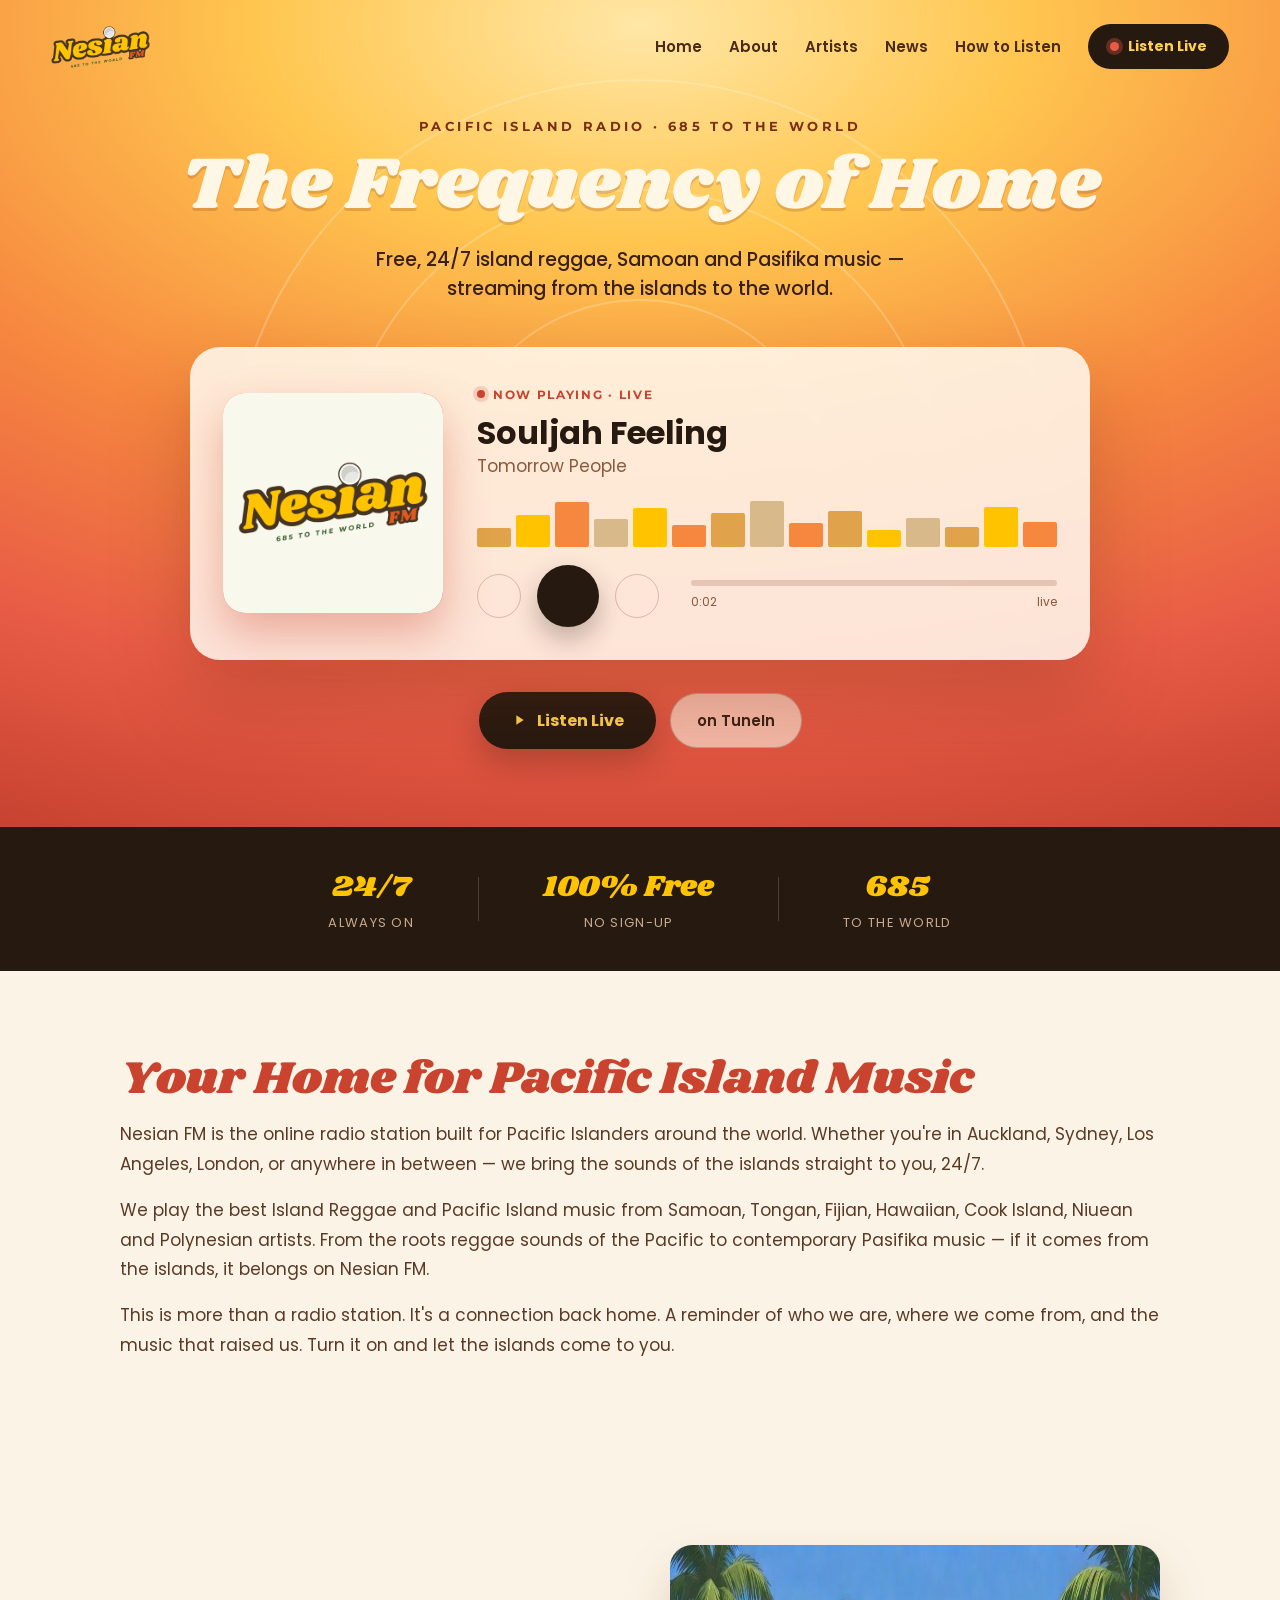
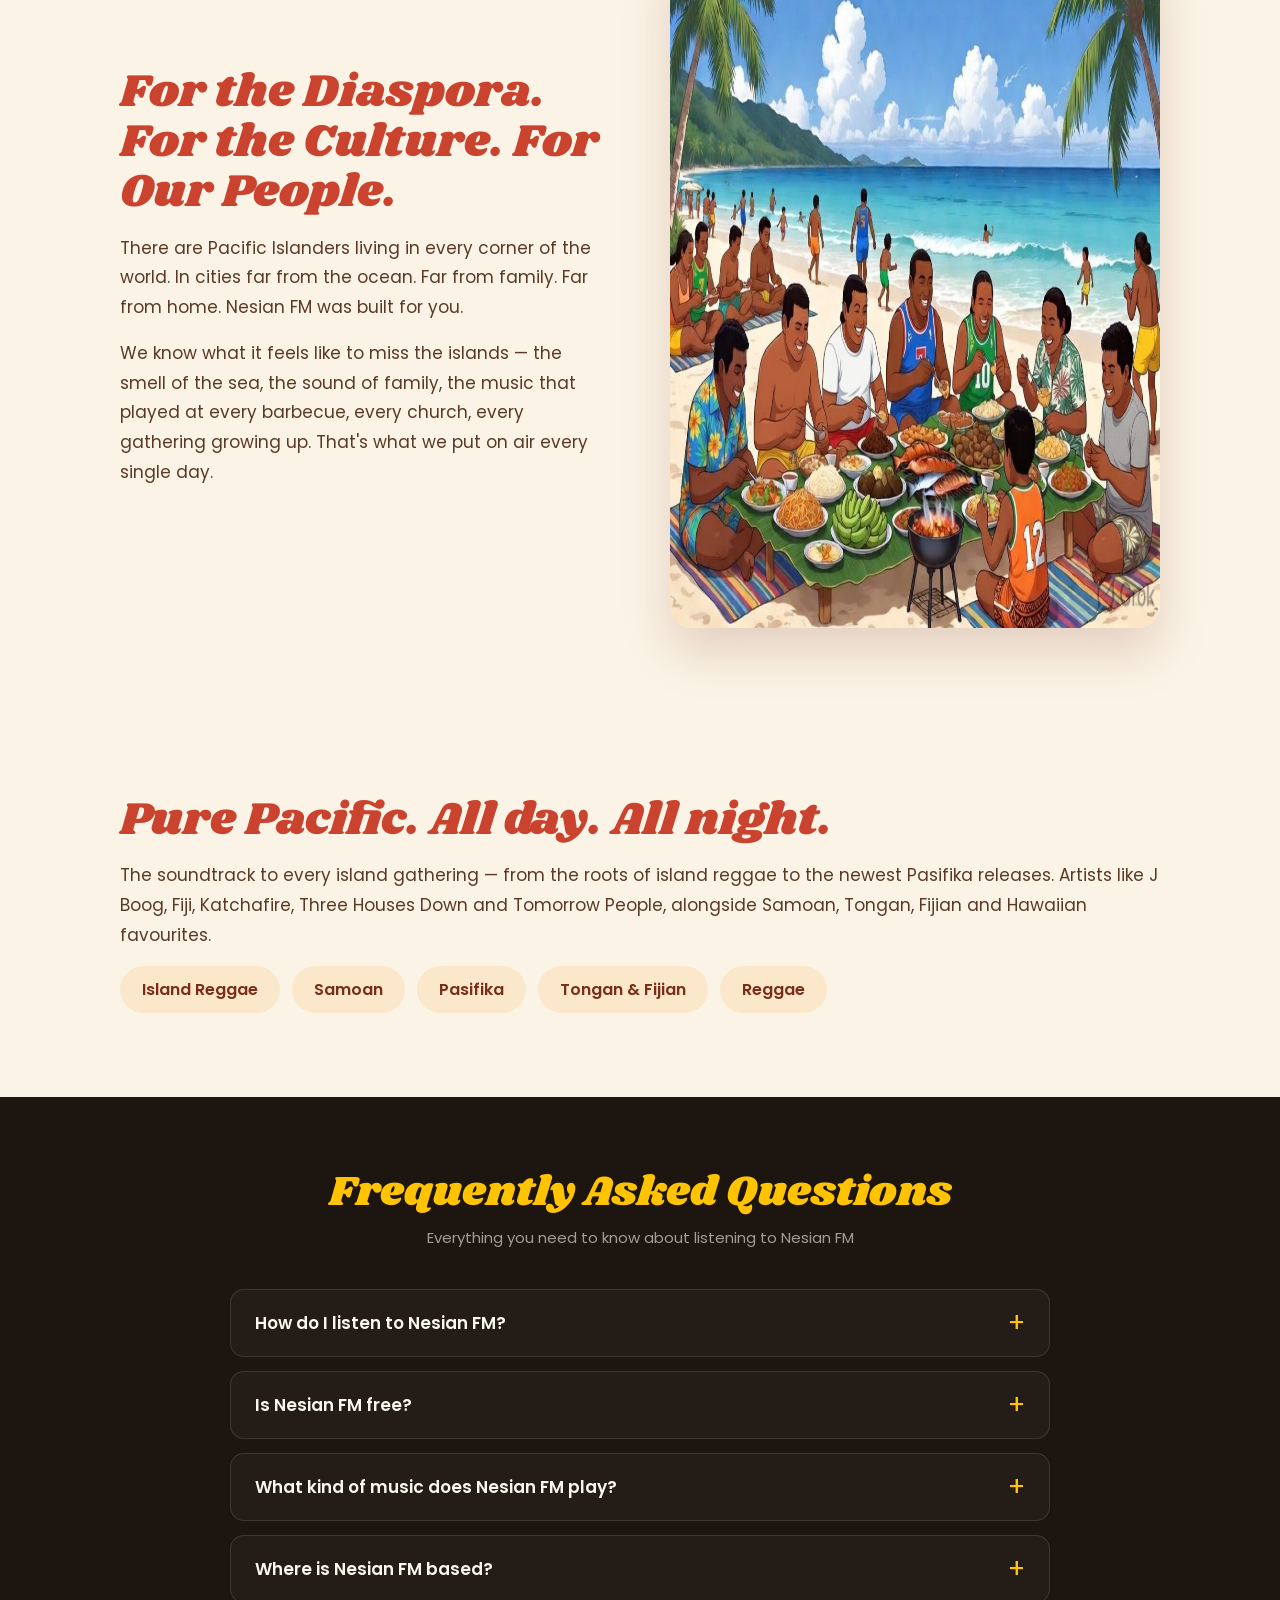
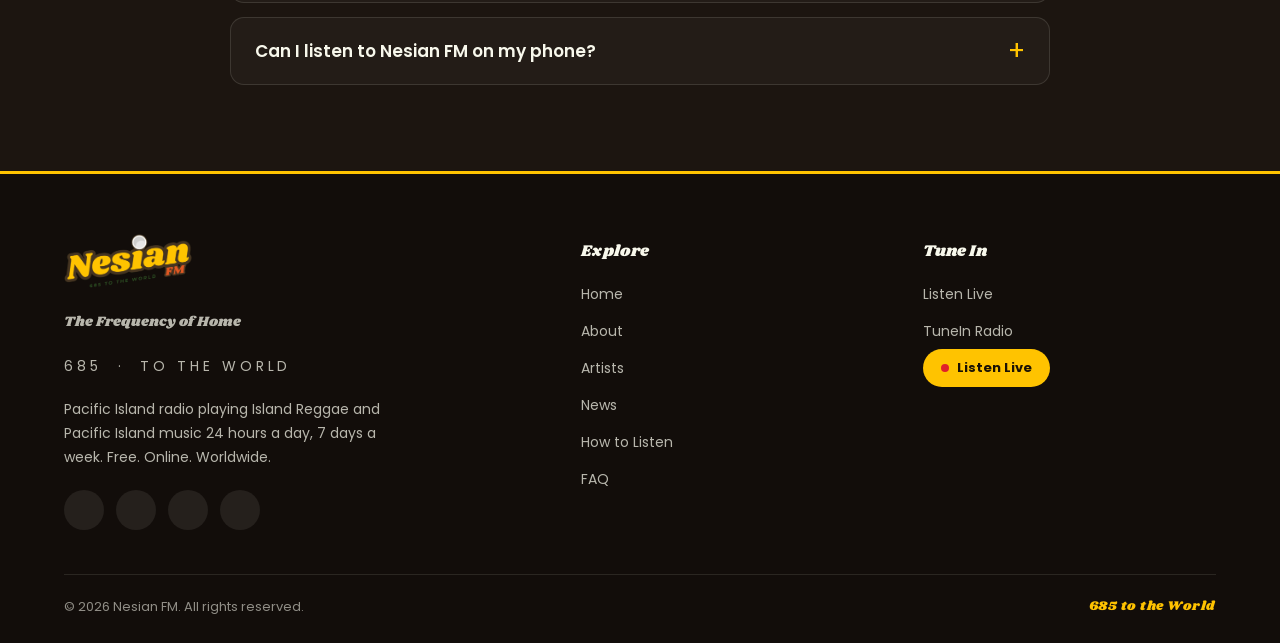
==== commit f3c8d72a: "Redesign homepage: warm sunrise hero + big live player Rebuild the homepage on the approved "Sunset " ====
--- a/index.html
+++ b/index.html
@@ -120,7 +120,6 @@
 :root :where(.wp-block-pullquote){font-size: 1.5em;line-height: 1.6;}
 /*# sourceURL=global-styles-inline-css */
 </style>
-<link rel="stylesheet" href="/assets/home.css" media="all">
 
 
 
@@ -222,9 +221,106 @@
 <meta name="mobile-web-app-capable" content="yes">
 <meta name="apple-mobile-web-app-status-bar-style" content="black-translucent">
 <meta name="apple-mobile-web-app-title" content="Nesian FM">
+<link rel="preconnect" href="https://fonts.googleapis.com"><link rel="preconnect" href="https://fonts.gstatic.com" crossorigin><link href="https://fonts.googleapis.com/css2?family=Poppins:wght@400;500;600;700&family=Montserrat:wght@600;700&display=swap" rel="stylesheet">
+
+<style id="hp-style">
+:root{--cream:#FBF4E6;--ink:#26190F;--gold:#FFC300;--gold2:#FFD24A;--coral:#C9432F;--coral2:#E85C46;--warm:#7A2E18;--sub:#8A5A3E;}
+html{scroll-behavior:smooth;}
+body{margin:0;background:var(--cream);color:var(--ink);font-family:'Poppins',system-ui,-apple-system,sans-serif;-webkit-font-smoothing:antialiased;}
+.hp *{box-sizing:border-box;}
+img{max-width:100%;}
+a{color:var(--coral);text-decoration:none;} a:hover{color:#a8410f;}
+.elementor-section[id]{scroll-margin-top:80px;}
+
+/* header */
+.hp-header{position:absolute;top:0;left:0;right:0;z-index:30;display:flex;align-items:center;gap:28px;padding:24px clamp(20px,4vw,64px);}
+.hp-logo img{height:42px;width:auto;display:block;}
+.hp-nav{display:flex;gap:clamp(16px,2.1vw,30px);margin-left:auto;align-items:center;}
+.hp-nav a{color:#4A2A18;font-weight:600;font-size:15px;white-space:nowrap;}
+.hp-nav a:hover{color:var(--warm);}
+.hp-live{display:inline-flex;align-items:center;gap:9px;background:var(--ink);color:var(--gold2);font-family:'Poppins',sans-serif;font-weight:700;font-size:14px;border:0;border-radius:999px;padding:12px 22px;cursor:pointer;}
+.hp-live .dot,.hp-livedot{width:9px;height:9px;border-radius:50%;background:var(--coral2);box-shadow:0 0 0 4px rgba(232,92,70,.32);}
+.hp-burger{display:none;flex-direction:column;gap:5px;background:none;border:0;cursor:pointer;padding:6px;margin-left:auto;}
+.hp-burger span{width:26px;height:2px;background:var(--warm);border-radius:2px;transition:.25s;}
+.hp.nfm-open .hp-burger span:nth-child(1){transform:translateY(7px) rotate(45deg);}
+.hp.nfm-open .hp-burger span:nth-child(2){opacity:0;}
+.hp.nfm-open .hp-burger span:nth-child(3){transform:translateY(-7px) rotate(-45deg);}
+
+/* hero */
+.hp-hero{position:relative;overflow:hidden;padding:118px clamp(20px,4vw,64px) 78px;text-align:center;
+  background:radial-gradient(125% 108% at 50% 3%, #FFE7A6 0%, #FFC64F 24%, #F6873F 52%, #E85C46 76%, #C4402E 100%);}
+.hp-sun{position:absolute;left:50%;top:60px;transform:translateX(-50%);opacity:.26;pointer-events:none;}
+.hp-hero-in{position:relative;z-index:2;max-width:980px;margin:0 auto;}
+.hp-eyebrow{font-family:'Montserrat',sans-serif;font-weight:700;font-size:13px;letter-spacing:.26em;text-transform:uppercase;color:var(--warm);margin-bottom:16px;}
+.hp-hero h1{font-family:'Shrikhand',serif;font-weight:400;font-size:clamp(40px,6.2vw,74px);line-height:.98;margin:0;color:#FFF7E6;text-shadow:0 3px 0 rgba(122,46,24,.2);}
+.hp-hero .hp-sub{max-width:52ch;margin:22px auto 0;font-size:clamp(16px,2vw,19px);line-height:1.55;color:#3A2013;font-weight:500;}
+.hp-cta{display:flex;gap:14px;align-items:center;justify-content:center;flex-wrap:wrap;margin-top:32px;}
+.hp-btn-primary{display:inline-flex;align-items:center;gap:10px;background:var(--ink);color:var(--gold2);font-family:'Poppins',sans-serif;font-weight:700;font-size:16px;border:0;border-radius:999px;padding:16px 32px;cursor:pointer;box-shadow:0 12px 30px rgba(38,25,15,.26);}
+.hp-btn-ghost{display:inline-flex;align-items:center;gap:9px;background:rgba(255,247,230,.62);color:#3A2013;font-weight:600;font-size:15px;border:1px solid rgba(58,32,19,.22);border-radius:999px;padding:15px 26px;cursor:pointer;}
+
+/* PLAYER (restyled .radio-player, class hooks kept) */
+.radio-player{position:relative;margin:44px auto 0;width:min(900px,100%);background:rgba(255,250,240,.86);backdrop-filter:blur(10px);border:1px solid rgba(255,255,255,.75);border-radius:30px;padding:clamp(20px,3vw,32px);display:grid;grid-template-columns:220px minmax(0,1fr);gap:clamp(20px,3vw,34px);align-items:center;box-shadow:0 40px 80px rgba(122,46,24,.3);text-align:left;}
+.album-artwork{position:relative;aspect-ratio:1;border-radius:22px;overflow:hidden;background:linear-gradient(145deg,#F6873F,#C9432F 55%,#7A2E18);box-shadow:0 20px 44px rgba(201,67,47,.36);}
+.album-artwork .artwork-image{width:100%;height:100%;object-fit:cover;display:block;}
+.album-artwork .artwork-placeholder{position:absolute;inset:0;display:grid;place-items:center;color:#FFF3E0;font-size:13px;}
+.rp-main{min-width:0;}
+.station-info .radio-name{display:none;}
+.live-container{display:inline-flex;align-items:center;gap:8px;font-family:'Montserrat',sans-serif;font-weight:700;font-size:12px;letter-spacing:.14em;text-transform:uppercase;color:var(--coral);}
+.live-indicator{width:8px;height:8px;border-radius:50%;background:var(--coral);box-shadow:0 0 0 4px rgba(201,67,47,.18);}
+.song-info .song-name{font-size:clamp(24px,3vw,32px);font-weight:700;color:var(--ink);margin:10px 0 2px;line-height:1.1;}
+.song-info .artist-name{font-size:17px;color:var(--sub);}
+.rp-wave{display:flex;align-items:flex-end;gap:5px;height:48px;margin:20px 0 18px;}
+.rp-wave span{flex:1;border-radius:2px;background:var(--gold);}
+.rp-wave span:nth-child(3n){background:#F6873F;} .rp-wave span:nth-child(3n+1){background:#E0A24A;} .rp-wave span:nth-child(4n){background:#D8B98A;}
+.rp-transport{display:flex;align-items:center;gap:16px;}
+.control-button{border:0;background:none;cursor:pointer;padding:0;color:inherit;}
+.play-button{width:62px;height:62px;border-radius:50%;background:var(--ink);color:var(--gold2);display:grid;place-items:center;box-shadow:0 12px 26px rgba(38,25,15,.28);flex:0 0 auto;}
+.play-button i{font-size:22px;margin-left:2px;}
+.play-button .fa-pause{margin-left:0;}
+.history-button,.volume-button{width:44px;height:44px;border-radius:50%;border:1px solid rgba(122,46,24,.25);color:var(--warm);display:grid;place-items:center;flex:0 0 auto;}
+.history-button i,.volume-button i{font-size:15px;}
+.rp-progress{flex:1;min-width:0;}
+.time-bar{height:6px;border-radius:3px;background:rgba(122,46,24,.18);overflow:hidden;}
+.time-bar-progress{height:100%;background:var(--coral);border-radius:3px;}
+.time-info{display:flex;justify-content:space-between;font-size:12px;color:var(--sub);margin-top:7px;font-variant-numeric:tabular-nums;}
+.volume-bar-container{max-width:0;overflow:hidden;transition:max-width .2s;}
+.volume-bar-container.show{max-width:90px;}
+.volume-slider{width:80px;accent-color:var(--coral);}
+.history-modal{position:fixed;inset:0;z-index:100;}
+.history-modal-overlay{position:absolute;inset:0;background:rgba(28,19,11,.6);}
+.history-modal-content{position:relative;max-width:440px;margin:12vh auto 0;background:#FFFBF4;border-radius:20px;padding:26px;box-shadow:0 30px 70px rgba(0,0,0,.4);}
+.history-modal-title{font-family:'Shrikhand',serif;font-weight:400;color:var(--coral);margin:0 0 14px;}
+.history-modal-close{position:absolute;top:18px;right:18px;border:0;background:none;font-size:18px;color:var(--warm);cursor:pointer;}
+.history-list{display:flex;flex-direction:column;gap:12px;max-height:50vh;overflow:auto;}
+
+/* proof band */
+.hp-proof{display:flex;align-items:center;justify-content:center;gap:clamp(28px,5vw,64px);padding:38px 24px;background:var(--ink);color:var(--cream);flex-wrap:wrap;}
+.hp-proof .stat{text-align:center;}
+.hp-proof .stat b{font-family:'Shrikhand',serif;font-weight:400;font-size:30px;color:var(--gold);}
+.hp-proof .stat span{display:block;font-size:13px;letter-spacing:.1em;text-transform:uppercase;color:#C9A98F;margin-top:4px;}
+.hp-proof .div{width:1px;height:44px;background:rgba(251,244,230,.18);}
+
+/* content sections */
+.hp-sec{max-width:1120px;margin:0 auto;padding:clamp(48px,7vw,84px) clamp(20px,5vw,40px);}
+.hp-sec h2{font-family:'Shrikhand',serif;font-weight:400;font-size:clamp(30px,4.6vw,46px);color:var(--coral);margin:0 0 16px;line-height:1.08;}
+.hp-sec p{font-size:17px;line-height:1.75;color:#5A3A26;margin:0 0 16px;}
+.hp-split{display:grid;grid-template-columns:1fr 1fr;gap:clamp(28px,5vw,60px);align-items:center;}
+.hp-split img{width:100%;border-radius:22px;box-shadow:0 24px 50px rgba(122,46,24,.18);display:block;}
+.hp-chips{display:flex;flex-wrap:wrap;gap:12px;margin-top:8px;}
+.hp-chips span{padding:11px 22px;border-radius:999px;background:#FBE7C9;color:var(--warm);font-weight:600;}
+@media(max-width:860px){
+  .radio-player{grid-template-columns:1fr;text-align:center;}
+  .album-artwork{max-width:220px;margin:0 auto;}
+  .rp-transport,.live-container,.rp-wave{justify-content:center;}
+  .hp-split{grid-template-columns:1fr;}
+  .hp-nav{position:fixed;inset:0 0 0 auto;width:min(78vw,320px);flex-direction:column;justify-content:center;align-items:flex-start;gap:24px;padding:0 34px;background:rgba(30,20,12,.98);transform:translateX(100%);transition:transform .3s;z-index:40;}
+  .hp-nav a{color:#FBF4E6;font-size:20px;}
+  .hp.nfm-open .hp-nav{transform:translateX(0);}
+  .hp-burger{display:flex;position:relative;z-index:50;}
+}
+</style>
 </head>
-<body class="home wp-singular page-template page-template-elementor_canvas page page-id-5 wp-custom-logo wp-embed-responsive wp-theme-hello-elementor hello-elementor-default elementor-default elementor-template-canvas elementor-kit-13 elementor-page elementor-page-5 e--ua-isTouchDevice e--ua-blink e--ua-chrome e--ua-webkit" data-elementor-device-mode="desktop">
-<!-- ===== NESIAN FM HEADER / FOOTER STYLES ===== -->
+<body class="hp">
 <style id="nfm-style">
 :root{--nfm-gold:#FFC300;--nfm-cream:#F8F8EC;--nfm-orange:#E25822;--nfm-ink:#16110d;--nfm-ink2:#120d0a;}
 html{scroll-behavior:smooth;}
@@ -319,615 +415,65 @@
 .nfm-faq summary:hover{color:var(--nfm-gold);}
 .nfm-faq-a{padding:0 24px 22px;color:rgba(248,248,236,.75);font-size:15px;line-height:1.7;margin:0;}
 </style>
-<!-- ===== NESIAN FM HEADER ===== -->
-<header class="nfm-header" id="nfm-header">
-  <a href="#top" class="nfm-logo" aria-label="Nesian FM home">
-    <img src="/wp-content/uploads/2026/04/NESIAN-FM-Transparent-300x127.png" alt="Nesian FM">
-  </a>
-  <button class="nfm-burger" id="nfm-burger" aria-label="Toggle menu" aria-expanded="false">
-    <span></span><span></span><span></span>
-  </button>
-  <nav class="nfm-nav" id="nfm-nav">
-    <a href="#top">Home</a>
-    <a href="/about/">About</a>
-    <a href="/artists/">Artists</a>
-    <a href="/news/">News</a>
-    <a href="/how-to-listen/">How to Listen</a>
-    <button type="button" class="nfm-live" data-nfm-listen><span class="nfm-dot"></span>Listen Live</button>
+
+<header class="hp-header">
+  <a href="/" class="hp-logo" aria-label="Nesian FM home"><img src="/wp-content/uploads/2026/04/NESIAN-FM-Transparent-300x127.png" alt="Nesian FM"></a>
+  <button class="hp-burger" id="hp-burger" aria-label="Toggle menu" aria-expanded="false"><span></span><span></span><span></span></button>
+  <nav class="hp-nav" id="hp-nav">
+    <a href="/">Home</a><a href="/about/">About</a><a href="/artists/">Artists</a><a href="/news/">News</a><a href="/how-to-listen/">How to Listen</a>
+    <button type="button" class="hp-live" data-nfm-listen><span class="hp-livedot"></span>Listen Live</button>
   </nav>
 </header>
-			<div data-elementor-type="wp-page" data-elementor-id="5" class="elementor elementor-5" data-elementor-post-type="page">
-						<section class="elementor-section elementor-top-section elementor-element elementor-element-b1e118b elementor-section-content-middle elementor-section-boxed elementor-section-height-default elementor-section-height-default" id="top" data-id="b1e118b" data-element_type="section" data-e-type="section" data-settings="{&quot;background_background&quot;:&quot;classic&quot;,&quot;shape_divider_bottom&quot;:&quot;triangle-asymmetrical&quot;}">
-							<div class="elementor-background-overlay"></div>
-						<div class="elementor-shape elementor-shape-bottom" aria-hidden="true" data-negative="false">
-			<svg xmlns="http://www.w3.org/2000/svg" viewBox="0 0 1000 100" preserveAspectRatio="none">
-	<path class="elementor-shape-fill" d="M738,99l262-93V0H0v5.6L738,99z"></path>
-</svg>		</div>
-					<div class="elementor-container elementor-column-gap-wider">
-					<div class="elementor-column elementor-col-50 elementor-top-column elementor-element elementor-element-6b6211b" data-id="6b6211b" data-element_type="column" data-e-type="column">
-			<div class="elementor-widget-wrap elementor-element-populated">
-						<div class="elementor-element elementor-element-ef8dfbf elementor-widget elementor-widget-heading" data-id="ef8dfbf" data-element_type="widget" data-e-type="widget" data-widget_type="heading.default">
-					<h1 class="elementor-heading-title elementor-size-default">Nesian FM — The Frequency of Home</h1>				</div>
-				<div class="elementor-element elementor-element-31cc8f1 elementor-widget elementor-widget-text-editor" data-id="31cc8f1" data-element_type="widget" data-e-type="widget" data-widget_type="text-editor.default">
-									<p>Pacific Island Radio playing Island Reggae and Pacific Island music 24 hours a day, 7 days a week. Free. Online. Worldwide.</p>								</div>
-				<div class="elementor-element elementor-element-3c6a409 elementor-widget elementor-widget-image" data-id="3c6a409" data-element_type="widget" data-e-type="widget" data-widget_type="image.default">
-																<a href="https://tunein.com/radio/Nesian-FM-s354598/">
-							<img fetchpriority="high" decoding="async" width="442" height="114" src="./Nesian FM - Pacific Island Radio _ Island Reggae &amp; Samoan Music Online_files/Tune-In-Icon.png" class="attachment-large size-large wp-image-61" alt="Listen to Nesian FM on TuneIn" srcset="/wp-content/uploads/2026/04/Tune-In-Icon.png 442w, /wp-content/uploads/2026/04/Tune-In-Icon-300x77.png 300w" sizes="(max-width: 442px) 100vw, 442px">								</a>
-															</div>
-					</div>
-		</div>
-				<div class="elementor-column elementor-col-50 elementor-top-column elementor-element elementor-element-dc3730a" data-id="dc3730a" data-element_type="column" data-e-type="column">
-			<div class="elementor-widget-wrap elementor-element-populated">
-						<div class="elementor-element elementor-element-225a421 elementor-widget elementor-widget-html" data-id="225a421" data-element_type="widget" data-e-type="widget" data-widget_type="html.default">
-					
-<!-- Font Awesome -->
-<link rel="stylesheet" href="https://cdnjs.cloudflare.com/ajax/libs/font-awesome/5.15.4/css/all.min.css" integrity="sha512-1ycn6IcaQQ40/MKBW2W4Rhis/DbILU74C1vSrLJxCq57o941Ym01SwNsOMqvEBFlcgUa6xLiPY/NS5R+E6ztJQ==" crossorigin="anonymous" referrerpolicy="no-referrer">
-
-<!-- Radio Player Widget HTML -->
-
-<div id="radio-player" class="radio-player" style="border-color: transparent;">
-    
-    <div class="album-artwork">
-        <img decoding="async" class="artwork-image" src="./Nesian FM - Pacific Island Radio _ Island Reggae &amp; Samoan Music Online_files/NESIAN-FM-LOGO-512-x-512-px.png" alt="Album Art" style="display: block;">
-        <div class="artwork-placeholder" style="display: none;">ALBUM ARTWORK AREA</div>
-    </div>
-    
-
-    
-    <div class="time-bar-container">
-        <div class="time-bar">
-            <div class="time-bar-progress" style="width: 44.7712%;"></div>
+
+<section class="hp-hero" id="top">
+  <svg class="hp-sun" width="880" height="440" viewBox="0 0 880 440" aria-hidden="true"><g fill="none" stroke="#FFF6DF" stroke-width="2"><circle cx="440" cy="430" r="410"/><circle cx="440" cy="430" r="300"/><circle cx="440" cy="430" r="190"/></g></svg>
+  <div class="hp-hero-in">
+    <div class="hp-eyebrow">Pacific Island Radio · 685 to the World</div>
+    <h1>The Frequency of Home</h1>
+    <p class="hp-sub">Free, 24/7 island reggae, Samoan and Pasifika music — streaming from the islands to the world.</p>
+
+    <div id="radio-player" class="radio-player">
+      <div class="album-artwork">
+        <img decoding="async" class="artwork-image" src="/wp-content/uploads/2026/04/NESIAN-FM-LOGO-512-x-512-px.png" alt="Now playing artwork">
+        <div class="artwork-placeholder" style="display:none;">Album artwork</div>
+      </div>
+      <div class="rp-main">
+        <div class="station-info">
+          <div class="live-container"><span class="live-indicator"></span><span class="live-text">Now Playing · Live</span></div>
+          <div class="radio-name">Nesian FM</div>
         </div>
-    </div>
-    
-    
-    <div class="time-info">
-        <span class="elapsed-time">2:17</span>
-        <span class="duration-time">5:06</span>
-    </div>
-    
-    <div class="station-info">
-        <div class="radio-name" style="font-weight: 600;">Nesian FM</div>
-        
-        <div class="live-container" style="display: none;">
-            <div class="live-indicator"></div>
-            <div class="live-text">LIVE</div>
+        <div class="song-info">
+          <div class="song-name">Souljah Feeling</div>
+          <div class="artist-name">Tomorrow People</div>
         </div>
-        
-    </div>
-    
-    <div class="song-info">
-        <div class="song-name">Era Bini Tu</div>
-        <div class="artist-name">Abl Vibez</div>
-    </div>
-    
-    <div class="controls-container">
-        <div class="controls">
-            
-            <button class="control-button history-button">
-                <i class="fas fa-history"></i>
-            </button>
-            
-            <button class="control-button play-button">
-                <i class="fas fa-play"></i>
-            </button>
-            
-            <button class="control-button volume-button">
-                <i class="fas fa-volume-up"></i>
-            </button>
-            <div class="volume-bar-container">
-                <input type="range" class="volume-slider" min="0" max="100" value="100">
-            </div>
-            
+        <div class="rp-wave" aria-hidden="true"><span style="height:38%"></span><span style="height:66%"></span><span style="height:92%"></span><span style="height:58%"></span><span style="height:80%"></span><span style="height:44%"></span><span style="height:70%"></span><span style="height:96%"></span><span style="height:50%"></span><span style="height:74%"></span><span style="height:34%"></span><span style="height:60%"></span><span style="height:40%"></span><span style="height:82%"></span><span style="height:52%"></span></div>
+        <div class="rp-transport">
+          <button class="control-button history-button" aria-label="Song history"><i class="fas fa-history"></i></button>
+          <button class="control-button play-button" aria-label="Play"><i class="fas fa-play"></i></button>
+          <button class="control-button volume-button" aria-label="Volume"><i class="fas fa-volume-up"></i></button>
+          <div class="volume-bar-container"><input type="range" class="volume-slider" min="0" max="100" value="100"></div>
+          <div class="rp-progress">
+            <div class="time-bar-container"><div class="time-bar"><div class="time-bar-progress" style="width:0%"></div></div></div>
+            <div class="time-info"><span class="elapsed-time">0:00</span><span class="duration-time">live</span></div>
+          </div>
         </div>
-    </div>
-
-    <!-- History Modal -->
-    
-    <div class="history-modal" style="display: none;">
+      </div>
+      <div class="history-modal" style="display:none;">
         <div class="history-modal-overlay"></div>
         <div class="history-modal-content">
-            <h3 class="history-modal-title">Song History</h3>
-            <button class="history-modal-close">
-                <i class="fas fa-times"></i>
-            </button>
-            <div class="history-list"></div>
+          <h3 class="history-modal-title">Song History</h3>
+          <button class="history-modal-close" aria-label="Close"><i class="fas fa-times"></i></button>
+          <div class="history-list"></div>
         </div>
+      </div>
     </div>
-    
-</div>
-
-<!-- Radio Player Widget CSS -->
-<style>
-
-/* Font imports */
-@import url('https://fonts.googleapis.com/css2?family=Poppins:wght@400;500;600&display=swap');
-
-.radio-player {
-    font-family: 'Poppins', sans-serif;
-    position: relative;
-    width: 300px;
-    height: auto;
-    background: rgba(0, 0, 0, 0.8);
-    border-radius: 8px;
-    border: 0px solid rgba(0, 0, 0, 0.8);
-    padding: 15px;
-    margin: 10px;
-    box-sizing: border-box;
-    box-shadow: -2.82842712474619px 2.8284271247461903px 15px rgba(0, 0, 0, 0.2);
-    color: #ffffff;
-    overflow: hidden;
-}
-
-.player-content {
-    display: flex;
-    flex-direction: column;
-    flex: 1;
-}
-
-.album-artwork {
-    width: 100%;
-    aspect-ratio: 1;
-    position: relative;
-    overflow: hidden;
-}
-
-.artwork-image {
-    width: 100%;
-    height: 100%;
-    object-fit: cover;
-}
-
-.artwork-placeholder {
-    position: absolute;
-    top: 0;
-    left: 0;
-    width: 100%;
-    height: 100%;
-    display: flex;
-    align-items: center;
-    justify-content: center;
-    background: rgba(51, 51, 51, 0.2);
-    color: #ffffff;
-}
-
-.time-bar-container {
-    width: 100%;
-    padding: 5px 0;
-    position: relative;
-}
-
-.time-bar {
-    width: 100%;
-    height: 4px;
-    background: #ffffff33;
-    border-radius: 2px;
-    overflow: hidden;
-    position: relative;
-}
-
-.time-bar-progress {
-    height: 100%;
-    background: #ffffff;
-    width: 0;
-    border-radius: 2px;
-    transition: width 0.1s linear;
-}
-
-.time-info {
-    display: flex;
-    justify-content: space-between;
-    padding: 5px 0;
-    font-size: 12px;
-    color: #ffffff !important;
-    width: 100%;
-}
-
-.elapsed-time {
-    text-align: left;
-}
-
-.duration-time {
-    text-align: right;
-}
-
-.station-info {
-    display: flex;
-    justify-content: space-between;
-    align-items: center;
-    width: 100%;
-    padding: 10px 0;
-}
-
-.radio-name {
-    font-size: 12px;
-    font-weight: 600;
-    color: #ffffff !important;
-    letter-spacing: 0px;
-    line-height: 1.5em;
-    word-spacing: 0px;
-}
-
-.live-container {
-    display: flex;
-    align-items: center;
-    gap: 5px;
-}
-
-.live-indicator {
-    width: 8px;
-    height: 8px;
-    border-radius: 50%;
-    background: #FF0000;
-    animation: pulse 2s infinite;
-}
-
-.live-text {
-    font-size: 12px;
-    color: #ffffff !important;
-    letter-spacing: 0px;
-    line-height: 1.5em;
-    word-spacing: 0px;
-}
-
-.song-info {
-    width: 100%;
-    padding: 15px 0;
-    text-align: center;
-}
-
-.song-name {
-    font-size: 14px;
-    font-weight: bold;
-    margin-bottom: 5px;
-    color: #ffffff !important;
-    letter-spacing: 0px;
-    line-height: 1.5em;
-    word-spacing: 0px;
-}
-
-.artist-name {
-    font-size: 12px;
-    opacity: 0.8;
-    color: #ffffff !important;
-    letter-spacing: 0px;
-    line-height: 1.5em;
-    word-spacing: 0px;
-}
-
-.controls-container {
-    position: relative;
-    width: 100%;
-}
-
-.controls {
-    display: flex;
-    align-items: center;
-    justify-content: center;
-    gap: 30px;
-    padding: 15px 20px;
-}
-
-.control-button {
-    background: transparent;
-    border: none;
-    color: #ffffff !important;
-    cursor: pointer;
-    padding: 0.5rem;
-    display: flex;
-    align-items: center;
-    justify-content: center;
-    font-size: 1rem;
-    font-weight: normal;
-    box-shadow: -1.414213562373095px 1.4142135623730951px 4px rgba(0, 0, 0, 0.2);
-    border-radius: 50%;
-    min-width: 36px;
-    width: 36px;
-    height: 36px;
-    aspect-ratio: 1;
-    text-transform: none;
-    transition: color 0.1s ease;
-}
-
-.control-button:hover {
-    color: #4AE66E !important;
-}
-
-.volume-bar-container {
-    position: absolute;
-    bottom: calc(100% + 5px);
-    left: 50%;
-    transform: translate(170%, 15px);
-    background: rgba(0, 0, 0, 0.8);
-    padding: 12px 8px;
-    border-radius: 8px;
-    opacity: 0;
-    visibility: hidden;
-    transition: all 0.2s ease;
-    z-index: 100;
-    box-shadow: 0 4px 12px rgba(0, 0, 0, 0.15);
-    cursor: default;
-    height: 100px;
-    width: 32px;
-    display: flex;
-    align-items: center;
-    justify-content: center;
-}
-
-.volume-bar-container:before {
-    content: '';
-    position: absolute;
-    bottom: -5px;
-    left: 50%;
-    transform: translateX(-50%);
-    width: 0;
-    height: 0;
-    border-left: 5px solid transparent;
-    border-right: 5px solid transparent;
-    border-top: 5px solid rgba(0, 0, 0, 0.8);
-}
-
-.volume-bar-container.show {
-    opacity: 1;
-    visibility: visible;
-}
-
-.volume-slider {
-    -webkit-appearance: none !important;
-    appearance: none !important;
-    width: 80px !important;
-    height: 4px !important;
-    background: #ffffff40 !important;
-    border-radius: 2px !important;
-    outline: none !important;
-    transform: rotate(-90deg) !important;
-    transform-origin: center !important;
-    margin: 0 !important;
-    cursor: pointer !important;
-    position: absolute !important;
-    border: none !important;
-    box-shadow: none !important;
-}
-
-.volume-slider::-webkit-slider-thumb {
-    -webkit-appearance: none !important;
-    appearance: none !important;
-    width: 12px !important;
-    height: 12px !important;
-    background: #ffffff !important;
-    border-radius: 50% !important;
-    cursor: pointer !important;
-    transition: transform 0.2s ease !important;
-    transform-origin: center !important;
-    border: none !important;
-    margin-top: -4px !important;
-    box-shadow: none !important;
-}
-
-.volume-slider::-moz-range-thumb {
-    width: 12px !important;
-    height: 12px !important;
-    background: #ffffff !important;
-    border-radius: 50% !important;
-    cursor: pointer !important;
-    transition: transform 0.2s ease !important;
-    transform-origin: center !important;
-    border: none !important;
-    margin-top: -4px !important;
-    box-shadow: none !important;
-}
-
-.volume-slider::-webkit-slider-runnable-track {
-    height: 4px !important;
-    border-radius: 2px !important;
-    background: inherit !important;
-    border: none !important;
-    box-shadow: none !important;
-}
-
-.volume-slider::-moz-range-track {
-    height: 4px !important;
-    border-radius: 2px !important;
-    background: inherit !important;
-    border: none !important;
-    box-shadow: none !important;
-}
-
-.volume-slider::-webkit-slider-thumb:hover {
-    transform: scale(1.2) !important;
-}
-
-.volume-slider::-moz-range-thumb:hover {
-    transform: scale(1.2) !important;
-}
-
-.volume-button:hover .volume-bar-container,
-.volume-bar-container:hover {
-    opacity: 1;
-    visibility: visible;
-}
-
-/* History Modal Styles */
-.history-modal {
-    position: fixed;
-    top: 0;
-    left: 0;
-    right: 0;
-    bottom: 0;
-    z-index: 9999;
-}
-
-.history-modal-overlay {
-    position: fixed;
-    top: 0;
-    left: 0;
-    right: 0;
-    bottom: 0;
-    background: rgba(0, 0, 0, 0.5);
-    z-index: 10000;
-}
-
-.history-modal-content {
-    position: fixed;
-    top: 50%;
-    left: 50%;
-    transform: translate(-50%, -50%);
-    background: rgba(0, 0, 0, 0.8);
-    padding: 1.45rem;
-    border-radius: 12px;
-    box-shadow: 0 2px 12px rgba(0, 0, 0, 0.15);
-    z-index: 10001;
-    max-width: 500px;
-    width: 90%;
-    max-height: 80vh;
-    overflow-y: auto;
-    font-family: 'Poppins', sans-serif;
-    scrollbar-width: thin;
-    scrollbar-color: rgba(255, 255, 255, 0.3) transparent;
-}
-
-/* WebKit scrollbar styles */
-.history-modal-content::-webkit-scrollbar {
-    width: 6px;
-    height: 6px;
-}
-
-.history-modal-content::-webkit-scrollbar-track {
-    background: transparent;
-    border-radius: 3px;
-}
-
-.history-modal-content::-webkit-scrollbar-thumb {
-    background: rgba(255, 255, 255, 0.3);
-    border-radius: 3px;
-    transition: background 0.2s;
-}
-
-.history-modal-content::-webkit-scrollbar-thumb:hover {
-    background: rgba(255, 255, 255, 0.5);
-}
-
-.history-modal-title {
-    font-size: 1.125rem;
-    font-weight: 600;
-    color: #ffffff !important;
-    margin: 0 0 0.97rem 0;
-    padding-right: 1.45rem;
-    letter-spacing: 0px;
-    line-height: 1.5em;
-    word-spacing: 0px;
-}
-
-.history-modal-close {
-    position: absolute;
-    top: 0.97rem;
-    right: 0.97rem;
-    background: none;
-    border: none;
-    color: #ffffff !important;
-    cursor: pointer;
-    padding: 0.387rem;
-    display: flex;
-    align-items: center;
-    justify-content: center;
-    border-radius: 7px;
-}
-
-.history-modal-close:hover {
-    background: rgba(255, 255, 255, 0.1);
-}
-
-.history-list {
-    display: flex;
-    flex-direction: column;
-    gap: 1rem;
-}
-
-.history-item {
-    display: flex;
-    gap: 1rem;
-    align-items: center;
-    padding: 0.5rem;
-    border-radius: 8px;
-    transition: background-color 0.2s;
-}
-
-.history-item:hover {
-    background: rgba(255, 255, 255, 0.05);
-}
-
-.history-artwork {
-    width: 50px;
-    height: 50px;
-    border-radius: 4px;
-    overflow: hidden;
-    flex-shrink: 0;
-}
-
-.history-artwork img {
-    width: 100%;
-    height: 100%;
-    object-fit: cover;
-}
-
-.history-song-info {
-    display: flex;
-    flex-direction: column;
-    gap: 0.25rem;
-}
-
-.history-song-title {
-    font-size: 0.875rem;
-    font-weight: 500;
-    color: #ffffff !important;
-    letter-spacing: 0px;
-    line-height: 1.5em;
-    word-spacing: 0px;
-}
-
-.history-artist-name {
-    font-size: 0.75rem;
-    color: #ffffff99 !important;
-    letter-spacing: 0px;
-    line-height: 1.5em;
-    word-spacing: 0px;
-}
-
-@keyframes pulse {
-    0% { opacity: 1; }
-    50% { opacity: 0.5; }
-    100% { opacity: 1; }
-}
-
-.radio-player .control-button {
-    padding: 5px;
-    width: 36px;
-    height: 36px;
-    display: flex;
-    align-items: center;
-    justify-content: center;
-    font-size: 1rem;
-}
-
-.radio-player .control-button.play-button {
-    width: calc(36px * 1.3);
-    height: calc(36px * 1.3);
-    font-size: 1.5rem;
-}
-
-.radio-player .control-button .fa-play {
-    margin-left: 2px;
-    font-size: inherit;
-}
-
-.radio-player .control-button .fa-pause {
-    font-size: inherit;
-}
-
-
-</style>
-
-
+
+    <div class="hp-cta">
+      <button type="button" class="hp-btn-primary" data-nfm-listen><svg width="16" height="16" viewBox="0 0 24 24" fill="currentColor"><path d="M8 5v14l11-7z"/></svg>Listen Live</button>
+      <a class="hp-btn-ghost" href="https://tunein.com/radio/Nesian-FM-s354598/" target="_blank" rel="noopener">on TuneIn</a>
+    </div>
+  </div>
+</section>
 <script>
 class RadioPlayer {
     constructor(container, config) {
@@ -1288,111 +834,40 @@
     }
 });
 </script>				</div>
-					</div>
-		</div>
-					</div>
-		</section>
-				<section class="elementor-section elementor-top-section elementor-element elementor-element-889b833 elementor-section-content-middle elementor-reverse-tablet elementor-reverse-mobile elementor-section-boxed elementor-section-height-default elementor-section-height-default" id="about" data-id="889b833" data-element_type="section" data-e-type="section" data-settings="{&quot;background_background&quot;:&quot;classic&quot;}">
-							<div class="elementor-background-overlay"></div>
-							<div class="elementor-container elementor-column-gap-wider">
-					<div class="elementor-column elementor-col-50 elementor-top-column elementor-element elementor-element-f202ff8" data-id="f202ff8" data-element_type="column" data-e-type="column">
-			<div class="elementor-widget-wrap elementor-element-populated">
-						<div class="elementor-element elementor-element-ec0f810 elementor-widget elementor-widget-image" data-id="ec0f810" data-element_type="widget" data-e-type="widget" data-widget_type="image.default">
-															<img decoding="async" width="800" height="338" data-src="/wp-content/uploads/2026/04/NESIAN-FM-Transparent-1024x433.png" class="attachment-large size-large wp-image-25 lazyloaded" alt="Nesian FM logo" data-srcset="/wp-content/uploads/2026/04/NESIAN-FM-Transparent-1024x433.png 1024w, /wp-content/uploads/2026/04/NESIAN-FM-Transparent-300x127.png 300w, /wp-content/uploads/2026/04/NESIAN-FM-Transparent-768x325.png 768w, /wp-content/uploads/2026/04/NESIAN-FM-Transparent-1536x650.png 1536w, /wp-content/uploads/2026/04/NESIAN-FM-Transparent.png 1725w" data-sizes="(max-width: 800px) 100vw, 800px" src="./Nesian FM - Pacific Island Radio _ Island Reggae &amp; Samoan Music Online_files/NESIAN-FM-Transparent-1024x433.png" style="--smush-placeholder-width: 800px; --smush-placeholder-aspect-ratio: 800/338;" sizes="(max-width: 800px) 100vw, 800px" srcset="/wp-content/uploads/2026/04/NESIAN-FM-Transparent-1024x433.png 1024w, /wp-content/uploads/2026/04/NESIAN-FM-Transparent-300x127.png 300w, /wp-content/uploads/2026/04/NESIAN-FM-Transparent-768x325.png 768w, /wp-content/uploads/2026/04/NESIAN-FM-Transparent-1536x650.png 1536w, /wp-content/uploads/2026/04/NESIAN-FM-Transparent.png 1725w">															</div>
-					</div>
-		</div>
-				<div class="elementor-column elementor-col-50 elementor-top-column elementor-element elementor-element-8d4dc56" data-id="8d4dc56" data-element_type="column" data-e-type="column">
-			<div class="elementor-widget-wrap elementor-element-populated">
-						<div class="elementor-element elementor-element-afad0a3 elementor-widget elementor-widget-heading" data-id="afad0a3" data-element_type="widget" data-e-type="widget" data-widget_type="heading.default">
-					<h2 class="elementor-heading-title elementor-size-default">Your Home for Pacific Island Music</h2>				</div>
-				<div class="elementor-element elementor-element-4c1c255 elementor-widget elementor-widget-text-editor" data-id="4c1c255" data-element_type="widget" data-e-type="widget" data-widget_type="text-editor.default">
-									<p>Nesian FM is the online radio station built for Pacific Islanders around the world. Whether you’re in Auckland, Sydney, Los Angeles, London, or anywhere in between — we bring the sounds of the islands straight to you, 24/7.</p><p>We play the best Island Reggae and Pacific Island music from Samoan, Tongan, Fijian, Hawaiian, Cook Island, Niuean and Polynesian artists. From the roots reggae sounds of the Pacific to contemporary Pasifika music — if it comes from the islands, it belongs on Nesian FM.</p><p>This is more than a radio station. It’s a connection back home. A reminder of who we are, where we come from, and the music that raised us. Turn it on and let the islands come to you.</p>								</div>
-					</div>
-		</div>
-					</div>
-		</section>
-				<section class="elementor-section elementor-top-section elementor-element elementor-element-a29825e elementor-section-content-middle elementor-section-boxed elementor-section-height-default elementor-section-height-default" data-id="a29825e" data-element_type="section" data-e-type="section">
-						<div class="elementor-container elementor-column-gap-wider">
-					<div class="elementor-column elementor-col-50 elementor-top-column elementor-element elementor-element-42ae4f7" data-id="42ae4f7" data-element_type="column" data-e-type="column">
-			<div class="elementor-widget-wrap elementor-element-populated">
-						<div class="elementor-element elementor-element-d9b138d elementor-widget elementor-widget-heading" data-id="d9b138d" data-element_type="widget" data-e-type="widget" data-widget_type="heading.default">
-					<h2 class="elementor-heading-title elementor-size-default">Pure Pacific. All Day. All Night.</h2>				</div>
-				<div class="elementor-element elementor-element-1fe2d51 elementor-widget elementor-widget-text-editor" data-id="1fe2d51" data-element_type="widget" data-e-type="widget" data-widget_type="text-editor.default">
-									<p>Nesian FM plays the music Pacific Islanders love. Our playlist is built around:</p><p>&nbsp;</p><p><img decoding="async" class="emoji lazyload" role="img" draggable="false" data-src="https://s.w.org/images/core/emoji/17.0.2/svg/1f30a.svg" alt="🌊" src="[data-uri]"> <b>Island Reggae</b> — The sound of the Pacific. Artists like J Boog, Fiji, Katchafire, Three Houses Down, Tomorrow People, Kolohe Kai, Rebel Souljahz and the best Pacific reggae artists from New Zealand, Hawaii, Australia and across Oceania.</p><p><img decoding="async" class="emoji lazyload" role="img" draggable="false" data-src="https://s.w.org/images/core/emoji/17.0.2/svg/1f3b5.svg" alt="🎵" src="[data-uri]"> <b>Pacific Island Music</b> — Samoan music, Tongan music, Fijian music, Hawaiian music, Cook Island music and Polynesian music from artists across the Pacific. Traditional sounds and contemporary Pasifika artists side by side.</p>								</div>
-					</div>
-		</div>
-				<div class="elementor-column elementor-col-50 elementor-top-column elementor-element elementor-element-02cc856" data-id="02cc856" data-element_type="column" data-e-type="column">
-			<div class="elementor-widget-wrap elementor-element-populated">
-						<div class="elementor-element elementor-element-018260c elementor-widget elementor-widget-image" data-id="018260c" data-element_type="widget" data-e-type="widget" data-widget_type="image.default">
-															<img decoding="async" width="800" height="534" data-src="/wp-content/uploads/2026/04/Nesian-Feed-on-the-Beach-1024x683.jpg" class="attachment-large size-large wp-image-76 lazyloaded" alt="Pacific Island family sharing a feast on the beach" data-srcset="/wp-content/uploads/2026/04/Nesian-Feed-on-the-Beach-1024x683.jpg 1024w, /wp-content/uploads/2026/04/Nesian-Feed-on-the-Beach-300x200.jpg 300w, /wp-content/uploads/2026/04/Nesian-Feed-on-the-Beach-768x512.jpg 768w, /wp-content/uploads/2026/04/Nesian-Feed-on-the-Beach.jpg 1248w" data-sizes="(max-width: 800px) 100vw, 800px" src="/wp-content/uploads/2026/04/Nesian-Feed-on-the-Beach-1024x683.jpg" style="--smush-placeholder-width: 800px; --smush-placeholder-aspect-ratio: 800/534;" sizes="(max-width: 800px) 100vw, 800px" srcset="/wp-content/uploads/2026/04/Nesian-Feed-on-the-Beach-1024x683.jpg 1024w, /wp-content/uploads/2026/04/Nesian-Feed-on-the-Beach-300x200.jpg 300w, /wp-content/uploads/2026/04/Nesian-Feed-on-the-Beach-768x512.jpg 768w, /wp-content/uploads/2026/04/Nesian-Feed-on-the-Beach.jpg 1248w">															</div>
-					</div>
-		</div>
-					</div>
-		</section>
-				<section class="elementor-section elementor-top-section elementor-element elementor-element-ea8f7a3 elementor-section-content-middle elementor-reverse-tablet elementor-reverse-mobile elementor-section-boxed elementor-section-height-default elementor-section-height-default" data-id="ea8f7a3" data-element_type="section" data-e-type="section">
-							<div class="elementor-background-overlay"></div>
-							<div class="elementor-container elementor-column-gap-wider">
-					<div class="elementor-column elementor-col-50 elementor-top-column elementor-element elementor-element-acba9d9" data-id="acba9d9" data-element_type="column" data-e-type="column">
-			<div class="elementor-widget-wrap elementor-element-populated">
-						<div class="elementor-element elementor-element-966f812 elementor-widget elementor-widget-image" data-id="966f812" data-element_type="widget" data-e-type="widget" data-widget_type="image.default">
-															<img decoding="async" width="800" height="534" data-src="/wp-content/uploads/2026/04/Nesian-FB-1024x683.jpg" class="attachment-large size-large wp-image-75 lazyload" alt="Pacific Island community enjoying an island gathering" data-srcset="/wp-content/uploads/2026/04/Nesian-FB-1024x683.jpg 1024w, /wp-content/uploads/2026/04/Nesian-FB-300x200.jpg 300w, /wp-content/uploads/2026/04/Nesian-FB-768x512.jpg 768w, /wp-content/uploads/2026/04/Nesian-FB.jpg 1248w" data-sizes="(max-width: 800px) 100vw, 800px" src="[data-uri]" style="--smush-placeholder-width: 800px; --smush-placeholder-aspect-ratio: 800/534;">															</div>
-					</div>
-		</div>
-				<div class="elementor-column elementor-col-50 elementor-top-column elementor-element elementor-element-8e025c4" data-id="8e025c4" data-element_type="column" data-e-type="column">
-			<div class="elementor-widget-wrap elementor-element-populated">
-						<div class="elementor-element elementor-element-8c9372e elementor-widget elementor-widget-heading" data-id="8c9372e" data-element_type="widget" data-e-type="widget" data-widget_type="heading.default">
-					<h2 class="elementor-heading-title elementor-size-default">For the Diaspora. For the Culture. For Our People.</h2>				</div>
-				<div class="elementor-element elementor-element-28a6b3c elementor-widget elementor-widget-text-editor" data-id="28a6b3c" data-element_type="widget" data-e-type="widget" data-widget_type="text-editor.default">
-									<p>There are Pacific Islanders living in every corner of the world. In cities far from the ocean. Far from family. Far from home. Nesian FM was built for you.</p><p><br>We know what it feels like to miss the islands. The smell of the sea. The sound of family. The music that played at every barbecue, every church, every gathering growing up. That’s what we put on air every single day.</p><p><br>Nesian FM is for the Samoan community worldwide. For Tongan families abroad. For Fijian, Hawaiian, Cook Island, Niuean and Tokelauan people living overseas. For anyone who carries the Pacific in their heart no matter where they live.</p>								</div>
-					</div>
-		</div>
-					</div>
-		</section>
-				<section class="elementor-section elementor-top-section elementor-element elementor-element-9d02fc9 elementor-section-content-middle elementor-section-boxed elementor-section-height-default elementor-section-height-default" id="music" data-id="9d02fc9" data-element_type="section" data-e-type="section">
-							<div class="elementor-background-overlay"></div>
-							<div class="elementor-container elementor-column-gap-wider">
-					<div class="elementor-column elementor-col-50 elementor-top-column elementor-element elementor-element-b5bbca1" data-id="b5bbca1" data-element_type="column" data-e-type="column">
-			<div class="elementor-widget-wrap elementor-element-populated">
-						<div class="elementor-element elementor-element-a28ee31 elementor-widget elementor-widget-heading" data-id="a28ee31" data-element_type="widget" data-e-type="widget" data-widget_type="heading.default">
-					<h2 class="elementor-heading-title elementor-size-default">The Music Behind Nesian FM</h2>				</div>
-				<div class="elementor-element elementor-element-7e923b4 elementor-widget elementor-widget-text-editor" data-id="7e923b4" data-element_type="widget" data-e-type="widget" data-widget_type="text-editor.default">
-									<p>Nesian FM was built by Lee, a Pacific Islander who knows what it feels like to live far from the islands and miss the sounds of home. You might know him as DJ Damage from back in the day — now creating AI-reimagined Pacific Island classics under the name Tama Vaiusu.</p><p>After years in the Pacific Island music scene, he built Nesian FM so our people worldwide always have somewhere to tune in and feel connected to their roots, their culture, and the music that raised them.</p><p>Alongside curating the best Island Reggae and Pacific Island music from artists around the world, Tama Vaiusu also breathes new life into the beloved classics our parents and grandparents grew up with — keeping them alive for a new generation.</p><p>&nbsp;</p><p><img draggable="false" role="img" class="emoji" alt="🎵" src="./Nesian FM - Pacific Island Radio _ Island Reggae &amp; Samoan Music Online_files/1f3b5.svg"> <a href="https://www.youtube.com/@TamaVaiusu" data-wplink-edit="true">YouTube – Tama Vaiusu</a><br><img draggable="false" role="img" class="emoji" alt="📘" src="./Nesian FM - Pacific Island Radio _ Island Reggae &amp; Samoan Music Online_files/1f4d8.svg"> <a href="https://www.facebook.com/nesianfm">Facebook – Nesian FM</a><br><img draggable="false" role="img" class="emoji" alt="🎵" src="./Nesian FM - Pacific Island Radio _ Island Reggae &amp; Samoan Music Online_files/1f3b5.svg"> <a href="https://www.tiktok.com/@tama.vaiusu">Follow on TikTok – Tama Vaiusu</a></p>								</div>
-					</div>
-		</div>
-				<div class="elementor-column elementor-col-50 elementor-top-column elementor-element elementor-element-de2e9df" data-id="de2e9df" data-element_type="column" data-e-type="column">
-			<div class="elementor-widget-wrap elementor-element-populated">
-						<div class="elementor-element elementor-element-bfded6c elementor-widget elementor-widget-image" data-id="bfded6c" data-element_type="widget" data-e-type="widget" data-widget_type="image.default">
-																<a href="https://www.youtube.com/@TamaVaiusu">
-							<img decoding="async" width="512" height="512" data-src="/wp-content/uploads/2026/04/Tama-Vaiusu-Logo-Transparent.png" class="attachment-large size-large wp-image-105 lazyload" alt="Tama Vaiusu" data-srcset="/wp-content/uploads/2026/04/Tama-Vaiusu-Logo-Transparent.png 512w, /wp-content/uploads/2026/04/Tama-Vaiusu-Logo-Transparent-300x300.png 300w, /wp-content/uploads/2026/04/Tama-Vaiusu-Logo-Transparent-150x150.png 150w" data-sizes="(max-width: 512px) 100vw, 512px" src="[data-uri]" style="--smush-placeholder-width: 512px; --smush-placeholder-aspect-ratio: 512/512;">								</a>
-															</div>
-					</div>
-		</div>
-					</div>
-		</section>
-				<section class="elementor-section elementor-top-section elementor-element elementor-element-e6ae627 elementor-section-content-middle elementor-section-boxed elementor-section-height-default elementor-section-height-default" id="listen" data-id="e6ae627" data-element_type="section" data-e-type="section">
-						<div class="elementor-container elementor-column-gap-wider">
-					<div class="elementor-column elementor-col-50 elementor-top-column elementor-element elementor-element-83af413" data-id="83af413" data-element_type="column" data-e-type="column">
-			<div class="elementor-widget-wrap elementor-element-populated">
-						<div class="elementor-element elementor-element-7357878 elementor-widget elementor-widget-heading" data-id="7357878" data-element_type="widget" data-e-type="widget" data-widget_type="heading.default">
-					<h2 class="elementor-heading-title elementor-size-default">Listen to Nesian FM Online — Free, Anywhere, Anytime</h2>				</div>
-				<div class="elementor-element elementor-element-cf7de2c elementor-widget elementor-widget-text-editor" data-id="cf7de2c" data-element_type="widget" data-e-type="widget" data-widget_type="text-editor.default">
-									<p>Nesian FM streams live online 24 hours a day, 7 days a week. No subscription. No sign up. Just pure Pacific Island music, free to listen wherever you are in the world.</p><p>Stream Nesian FM on your phone, tablet, laptop or desktop. Available worldwide on <a href="https://tunein.com/radio/Nesian-FM-s354598/">TuneIn Radio</a> and at nesianfm.com – Pacific Island radio has never been this easy to find.</p>								</div>
-				<div class="elementor-element elementor-element-4979c00 elementor-widget elementor-widget-image" data-id="4979c00" data-element_type="widget" data-e-type="widget" data-widget_type="image.default">
-																<a href="https://tunein.com/radio/Nesian-FM-s354598/">
-							<img fetchpriority="high" decoding="async" width="442" height="114" src="./Nesian FM - Pacific Island Radio _ Island Reggae &amp; Samoan Music Online_files/Tune-In-Icon.png" class="attachment-large size-large wp-image-61" alt="Listen to Nesian FM on TuneIn" srcset="/wp-content/uploads/2026/04/Tune-In-Icon.png 442w, /wp-content/uploads/2026/04/Tune-In-Icon-300x77.png 300w" sizes="(max-width: 442px) 100vw, 442px">								</a>
-															</div>
-					</div>
-		</div>
-				<div class="elementor-column elementor-col-50 elementor-top-column elementor-element elementor-element-767e2fc" data-id="767e2fc" data-element_type="column" data-e-type="column">
-			<div class="elementor-widget-wrap elementor-element-populated">
-						<div class="elementor-element elementor-element-547fb47 elementor-widget elementor-widget-image" data-id="547fb47" data-element_type="widget" data-e-type="widget" data-widget_type="image.default">
-															<img decoding="async" width="800" height="451" data-src="/wp-content/uploads/2026/04/Nesian-FM-Facebook-Cover-1024x577.png" class="attachment-large size-large wp-image-74 lazyload" alt="Nesian FM - Pacific Island radio" data-srcset="/wp-content/uploads/2026/04/Nesian-FM-Facebook-Cover-1024x577.png 1024w, /wp-content/uploads/2026/04/Nesian-FM-Facebook-Cover-300x169.png 300w, /wp-content/uploads/2026/04/Nesian-FM-Facebook-Cover-768x433.png 768w, /wp-content/uploads/2026/04/Nesian-FM-Facebook-Cover-1536x865.png 1536w, /wp-content/uploads/2026/04/Nesian-FM-Facebook-Cover.png 1640w" data-sizes="(max-width: 800px) 100vw, 800px" src="[data-uri]" style="--smush-placeholder-width: 800px; --smush-placeholder-aspect-ratio: 800/451;">															</div>
-					</div>
-		</div>
-					</div>
-		</section>
-				</div>
-		<!-- ===== NESIAN FM FAQ ===== -->
+
+<div class="hp-proof">
+  <div class="stat"><b>24/7</b><span>Always on</span></div>
+  <div class="div"></div>
+  <div class="stat"><b>100% Free</b><span>No sign-up</span></div>
+  <div class="div"></div>
+  <div class="stat"><b>685</b><span>To the world</span></div>
+</div>
+
+<div class="hp-sec">
+  <h2>Your Home for Pacific Island Music</h2>
+  <p>Nesian FM is the online radio station built for Pacific Islanders around the world. Whether you're in Auckland, Sydney, Los Angeles, London, or anywhere in between — we bring the sounds of the islands straight to you, 24/7.</p>
+  <p>We play the best Island Reggae and Pacific Island music from Samoan, Tongan, Fijian, Hawaiian, Cook Island, Niuean and Polynesian artists. From the roots reggae sounds of the Pacific to contemporary Pasifika music — if it comes from the islands, it belongs on Nesian FM.</p>
+  <p>This is more than a radio station. It's a connection back home. A reminder of who we are, where we come from, and the music that raised us. Turn it on and let the islands come to you.</p>
+</div>
+
+<section class="hp-sec" id="about">
+  <div class="hp-split">
+    <div>
+      <h2>For the Diaspora. For the Culture. For Our People.</h2>
+      <p>There are Pacific Islanders living in every corner of the world. In cities far from the ocean. Far from family. Far from home. Nesian FM was built for you.</p>
+      <p>We know what it feels like to miss the islands — the smell of the sea, the sound of family, the music that played at every barbecue, every church, every gathering growing up. That's what we put on air every single day.</p>
+    </div>
+    <img src="/wp-content/uploads/2026/04/Nesian-Feed-on-the-Beach-1024x683.jpg" width="1024" height="683" loading="lazy" decoding="async" alt="Pacific Island family sharing a feast on the beach">
+  </div>
+</section>
+
+<section class="hp-sec" id="music">
+  <h2>Pure Pacific. All day. All night.</h2>
+  <p>The soundtrack to every island gathering — from the roots of island reggae to the newest Pasifika releases. Artists like J Boog, Fiji, Katchafire, Three Houses Down and Tomorrow People, alongside Samoan, Tongan, Fijian and Hawaiian favourites.</p>
+  <div class="hp-chips">
+    <span>Island Reggae</span><span>Samoan</span><span>Pasifika</span><span>Tongan &amp; Fijian</span><span>Reggae</span>
+  </div>
+</section>
 <section class="nfm-faq" id="faq">
   <div class="nfm-faq-inner">
     <h2>Frequently Asked Questions</h2>
@@ -1419,7 +894,6 @@
     </details>
   </div>
 </section>
-<!-- ===== NESIAN FM FOOTER ===== -->
 <footer class="nfm-footer">
   <div class="nfm-foot-grid">
     <div class="nfm-foot-brand">
@@ -1428,6 +902,9 @@
       <p class="nfm-subtag">685 &nbsp;&middot;&nbsp; To The World</p>
       <p>Pacific Island radio playing Island Reggae and Pacific Island music 24 hours a day, 7 days a week. Free. Online. Worldwide.</p>
       <div class="nfm-socials">
+        <a href="https://www.facebook.com/nesianfm" aria-label="Facebook" target="_blank" rel="noopener"><i class="fab fa-facebook-f"></i></a>
+        <a href="https://www.youtube.com/@TamaVaiusu" aria-label="YouTube" target="_blank" rel="noopener"><i class="fab fa-youtube"></i></a>
+        <a href="https://www.tiktok.com/@tama.vaiusu" aria-label="TikTok" target="_blank" rel="noopener"><i class="fab fa-tiktok"></i></a>
         <a href="https://tunein.com/radio/Nesian-FM-s354598/" aria-label="Listen on TuneIn" target="_blank" rel="noopener"><i class="fas fa-broadcast-tower"></i></a>
       </div>
     </div>
@@ -1489,70 +966,5 @@
   if(location.search.indexOf('play=1')>-1){ setTimeout(function(){ listenLive(); }, 500); }
 })();
 </script>
-<script type="speculationrules">
-{"prefetch":[{"source":"document","where":{"and":[{"href_matches":"/*"},{"not":{"href_matches":["/wp-*.php","/wp-admin/*","/wp-content/uploads/*","/wp-content/*","/wp-content/plugins/*","/wp-content/themes/hello-elementor/*","/*\\?(.+)"]}},{"not":{"selector_matches":"a[rel~=\"nofollow\"]"}},{"not":{"selector_matches":".no-prefetch, .no-prefetch a"}}]},"eagerness":"conservative"}]}
-</script>
-			<script>
-				const lazyloadRunObserver = () => {
-					const lazyloadBackgrounds = document.querySelectorAll( `.e-con.e-parent:not(.e-lazyloaded)` );
-					const lazyloadBackgroundObserver = new IntersectionObserver( ( entries ) => {
-						entries.forEach( ( entry ) => {
-							if ( entry.isIntersecting ) {
-								let lazyloadBackground = entry.target;
-								if( lazyloadBackground ) {
-									lazyloadBackground.classList.add( 'e-lazyloaded' );
-								}
-								lazyloadBackgroundObserver.unobserve( entry.target );
-							}
-						});
-					}, { rootMargin: '200px 0px 200px 0px' } );
-					lazyloadBackgrounds.forEach( ( lazyloadBackground ) => {
-						lazyloadBackgroundObserver.observe( lazyloadBackground );
-					} );
-				};
-				const events = [
-					'DOMContentLoaded',
-					'elementor/lazyload/observe',
-				];
-				events.forEach( ( event ) => {
-					document.addEventListener( event, lazyloadRunObserver );
-				} );
-			</script>
-			<script id="hostinger-reach-subscription-block-view-js-extra">
-var hostinger_reach_subscription_block_data = {"endpoint":"https://nesianfm.com/wp-json/hostinger-reach/v1/contact","nonce":"446637fbe7","translations":{"thanks":"Thanks for subscribing.","error":"Something went wrong. Please try again."}};
-//# sourceURL=hostinger-reach-subscription-block-view-js-extra
-</script>
-
-
-
-
-
-<script id="elementor-frontend-js-before">
-var elementorFrontendConfig = {"environmentMode":{"edit":false,"wpPreview":false,"isScriptDebug":false},"i18n":{"shareOnFacebook":"Share on Facebook","shareOnTwitter":"Share on Twitter","pinIt":"Pin it","download":"Download","downloadImage":"Download image","fullscreen":"Fullscreen","zoom":"Zoom","share":"Share","playVideo":"Play Video","previous":"Previous","next":"Next","close":"Close","a11yCarouselPrevSlideMessage":"Previous slide","a11yCarouselNextSlideMessage":"Next slide","a11yCarouselFirstSlideMessage":"This is the first slide","a11yCarouselLastSlideMessage":"This is the last slide","a11yCarouselPaginationBulletMessage":"Go to slide"},"is_rtl":false,"breakpoints":{"xs":0,"sm":480,"md":768,"lg":1025,"xl":1440,"xxl":1600},"responsive":{"breakpoints":{"mobile":{"label":"Mobile Portrait","value":767,"default_value":767,"direction":"max","is_enabled":true},"mobile_extra":{"label":"Mobile Landscape","value":880,"default_value":880,"direction":"max","is_enabled":false},"tablet":{"label":"Tablet Portrait","value":1024,"default_value":1024,"direction":"max","is_enabled":true},"tablet_extra":{"label":"Tablet Landscape","value":1200,"default_value":1200,"direction":"max","is_enabled":false},"laptop":{"label":"Laptop","value":1366,"default_value":1366,"direction":"max","is_enabled":false},"widescreen":{"label":"Widescreen","value":2400,"default_value":2400,"direction":"min","is_enabled":false}},"hasCustomBreakpoints":false},"version":"4.1.4","is_static":false,"experimentalFeatures":{"e_font_icon_svg":true,"additional_custom_breakpoints":true,"container":true,"e_optimized_markup":true,"e_panel_promotions":true,"hello-theme-header-footer":true,"e_pro_free_trial_popup":true,"e_atomic_elements":true,"atomic_widgets_should_enforce_capabilities":true,"editor_mcp":true,"e_bc_migrations":true,"e_editor_design_system_panel":true,"e_classes":true,"global_classes_should_enforce_capabilities":true,"e_variables":true,"e_variables_manager":true,"e_opt_in_v4_page":true,"e_opt_in_v4":true,"e_components":true,"e_interactions":true,"e_widget_creation":true,"import-export-customization":true,"e_pro_atomic_form":true,"e_pro_variables":true,"e_pro_interactions":true},"urls":{"assets":"https:\/\/nesianfm.com\/wp-content\/plugins\/elementor\/assets\/","ajaxurl":"https:\/\/nesianfm.com\/wp-admin\/admin-ajax.php","uploadUrl":"http:\/\/nesianfm.com\/wp-content\/uploads"},"nonces":{"floatingButtonsClickTracking":"5b37837c8c","atomicFormsSendForm":"6d598b5b3b"},"swiperClass":"swiper","settings":{"page":[],"editorPreferences":[]},"kit":{"active_breakpoints":["viewport_mobile","viewport_tablet"],"global_image_lightbox":"yes","lightbox_enable_counter":"yes","lightbox_enable_fullscreen":"yes","lightbox_enable_zoom":"yes","lightbox_enable_share":"yes","lightbox_title_src":"title","lightbox_description_src":"description","hello_header_logo_type":"logo","hello_footer_logo_type":"logo"},"post":{"id":5,"title":"Nesian%20FM%20-%20Pacific%20Island%20Radio%20%7C%20Island%20Reggae%20%26%20Samoan%20Music%20Online","excerpt":"","featuredImage":"https:\/\/nesianfm.com\/wp-content\/uploads\/2026\/04\/NESIAN-FM-LOGO-512-x-512-px.png"}};
-//# sourceURL=elementor-frontend-js-before
-</script>
-<span id="elementor-device-mode" class="elementor-screen-only"></span>
-<script id="smush-lazy-load-js-before">
-var smushLazyLoadOptions = {"autoResizingEnabled":false,"autoResizeOptions":{"precision":5,"skipAutoWidth":true}};
-//# sourceURL=smush-lazy-load-js-before
-</script>
-<script src="./Nesian FM - Pacific Island Radio _ Island Reggae &amp; Samoan Music Online_files/smush-lazy-load.min.js.download" id="smush-lazy-load-js"></script>
-
-
-
-
-<script id="elementor-pro-frontend-js-before">
-var ElementorProFrontendConfig = {"ajaxurl":"https:\/\/nesianfm.com\/wp-admin\/admin-ajax.php","nonce":"0efacb497d","urls":{"assets":"https:\/\/nesianfm.com\/wp-content\/plugins\/elementor-pro\/assets\/","rest":"https:\/\/nesianfm.com\/wp-json\/"},"settings":{"lazy_load_background_images":true},"popup":{"hasPopUps":false},"shareButtonsNetworks":{"facebook":{"title":"Facebook","has_counter":true},"twitter":{"title":"Twitter"},"linkedin":{"title":"LinkedIn","has_counter":true},"pinterest":{"title":"Pinterest","has_counter":true},"reddit":{"title":"Reddit","has_counter":true},"vk":{"title":"VK","has_counter":true},"odnoklassniki":{"title":"OK","has_counter":true},"tumblr":{"title":"Tumblr"},"digg":{"title":"Digg"},"skype":{"title":"Skype"},"stumbleupon":{"title":"StumbleUpon","has_counter":true},"mix":{"title":"Mix"},"telegram":{"title":"Telegram"},"pocket":{"title":"Pocket","has_counter":true},"xing":{"title":"XING","has_counter":true},"whatsapp":{"title":"WhatsApp"},"email":{"title":"Email"},"print":{"title":"Print"},"x-twitter":{"title":"X"},"threads":{"title":"Threads"}},"facebook_sdk":{"lang":"en_AU","app_id":""},"lottie":{"defaultAnimationUrl":"https:\/\/nesianfm.com\/wp-content\/plugins\/elementor-pro\/modules\/lottie\/assets\/animations\/default.json"}};
-//# sourceURL=elementor-pro-frontend-js-before
-</script>
-
-<svg style="display: none;" class="e-font-icon-svg-symbols"></svg>
-
-
-	
-
-
-
-
 <script>if("serviceWorker" in navigator){window.addEventListener("load",function(){navigator.serviceWorker.register("/sw.js").catch(function(){});});}</script>
-</body></html>+</body></html>
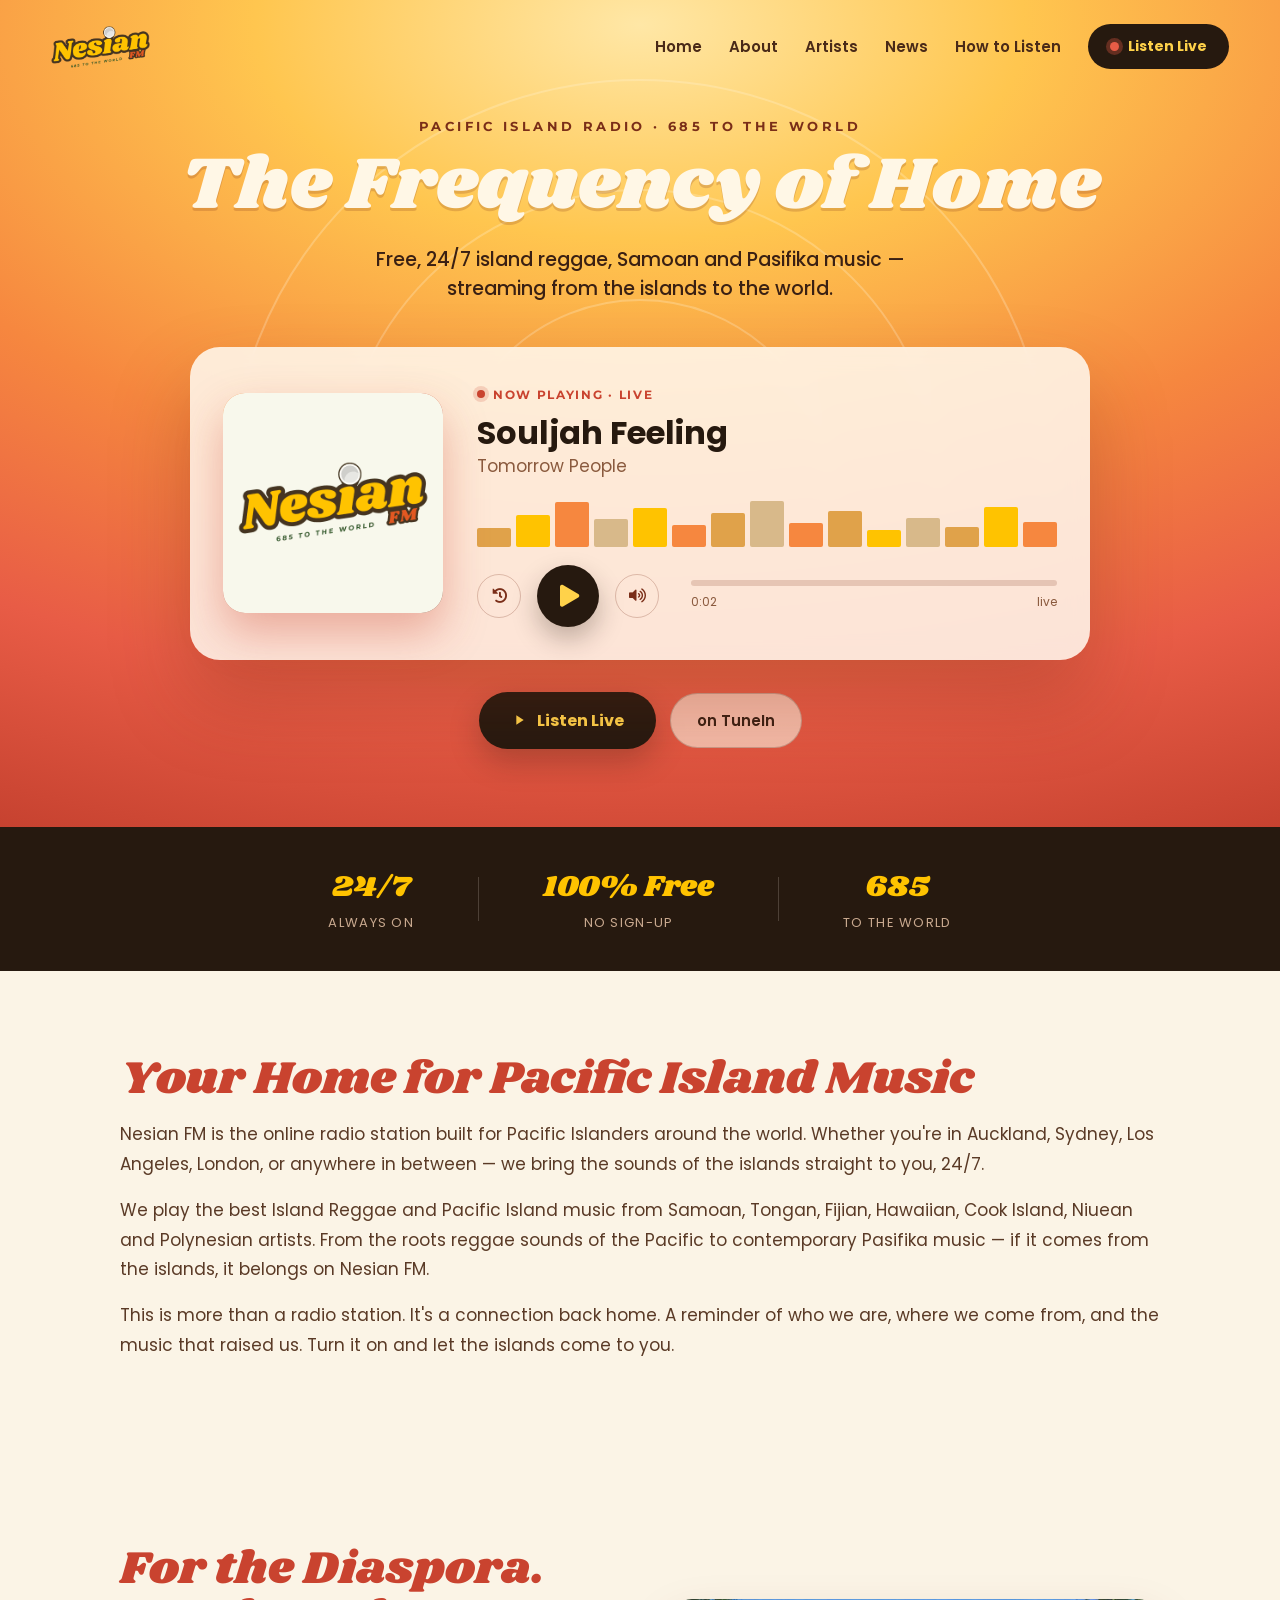
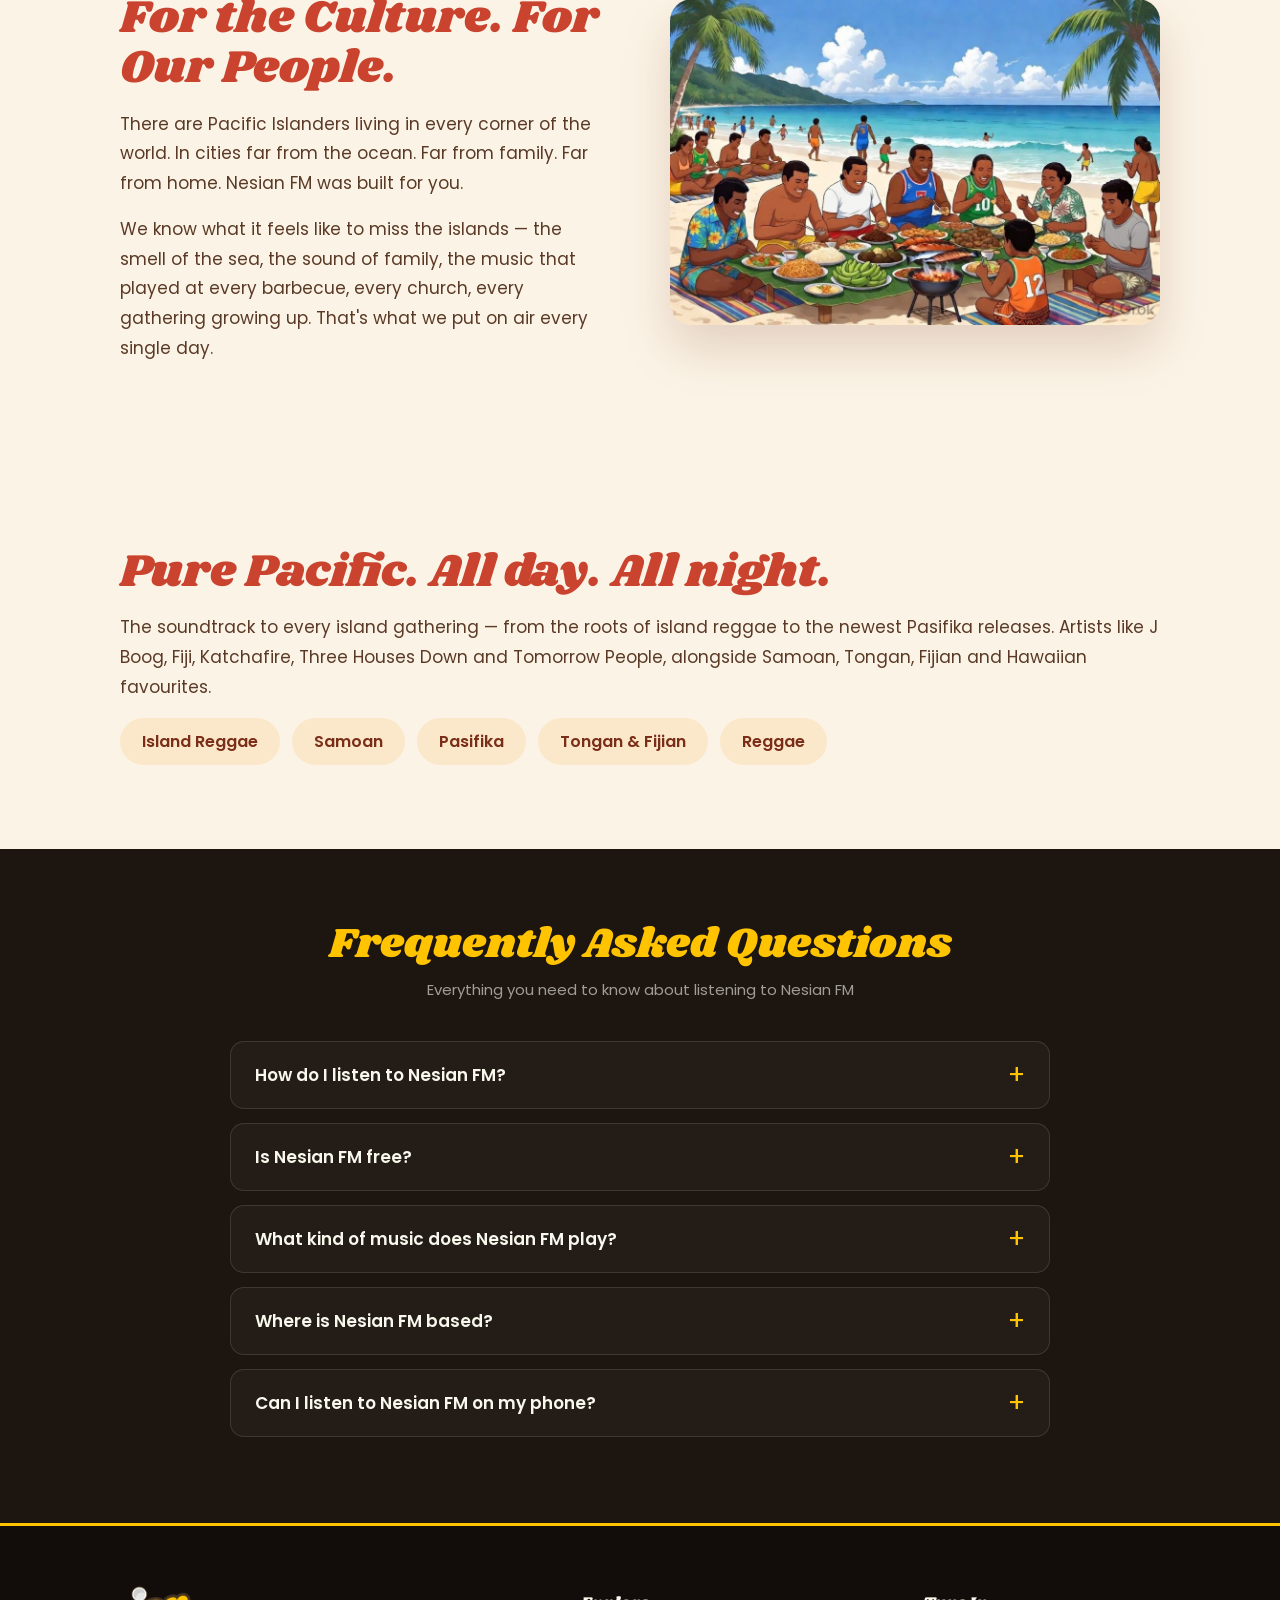
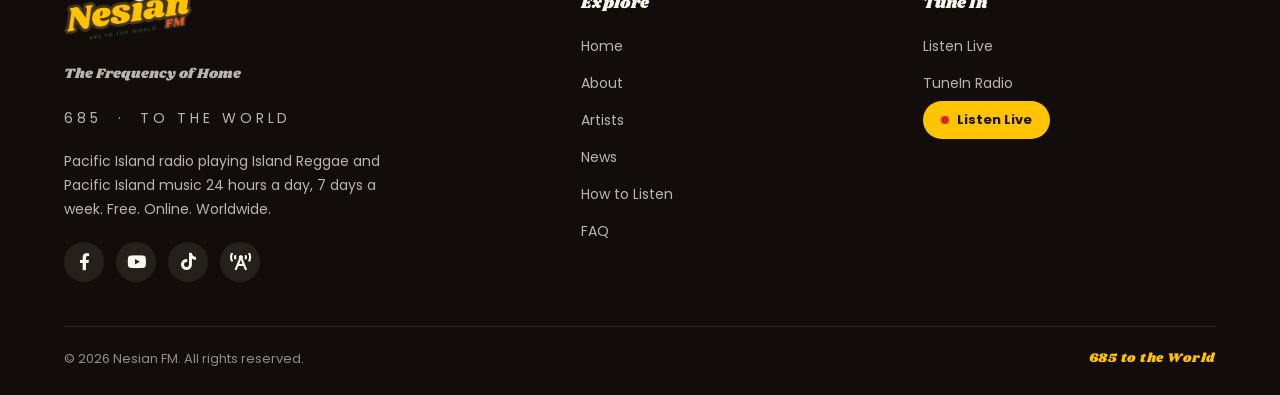
==== commit b0636e27: "Extend warm design site-wide; fix homepage image + icons - Homepage: re-add Font Awesome (was droppe" ====
--- a/index.html
+++ b/index.html
@@ -223,6 +223,7 @@
 <meta name="apple-mobile-web-app-title" content="Nesian FM">
 <link rel="preconnect" href="https://fonts.googleapis.com"><link rel="preconnect" href="https://fonts.gstatic.com" crossorigin><link href="https://fonts.googleapis.com/css2?family=Poppins:wght@400;500;600;700&family=Montserrat:wght@600;700&display=swap" rel="stylesheet">
 
+<link rel="stylesheet" href="https://cdnjs.cloudflare.com/ajax/libs/font-awesome/5.15.4/css/all.min.css" crossorigin="anonymous" referrerpolicy="no-referrer">
 <style id="hp-style">
 :root{--cream:#FBF4E6;--ink:#26190F;--gold:#FFC300;--gold2:#FFD24A;--coral:#C9432F;--coral2:#E85C46;--warm:#7A2E18;--sub:#8A5A3E;}
 html{scroll-behavior:smooth;}
@@ -305,7 +306,7 @@
 .hp-sec h2{font-family:'Shrikhand',serif;font-weight:400;font-size:clamp(30px,4.6vw,46px);color:var(--coral);margin:0 0 16px;line-height:1.08;}
 .hp-sec p{font-size:17px;line-height:1.75;color:#5A3A26;margin:0 0 16px;}
 .hp-split{display:grid;grid-template-columns:1fr 1fr;gap:clamp(28px,5vw,60px);align-items:center;}
-.hp-split img{width:100%;border-radius:22px;box-shadow:0 24px 50px rgba(122,46,24,.18);display:block;}
+.hp-split img{width:100%;height:auto;aspect-ratio:3/2;object-fit:cover;border-radius:22px;box-shadow:0 24px 50px rgba(122,46,24,.18);display:block;}
 .hp-chips{display:flex;flex-wrap:wrap;gap:12px;margin-top:8px;}
 .hp-chips span{padding:11px 22px;border-radius:999px;background:#FBE7C9;color:var(--warm);font-weight:600;}
 @media(max-width:860px){
